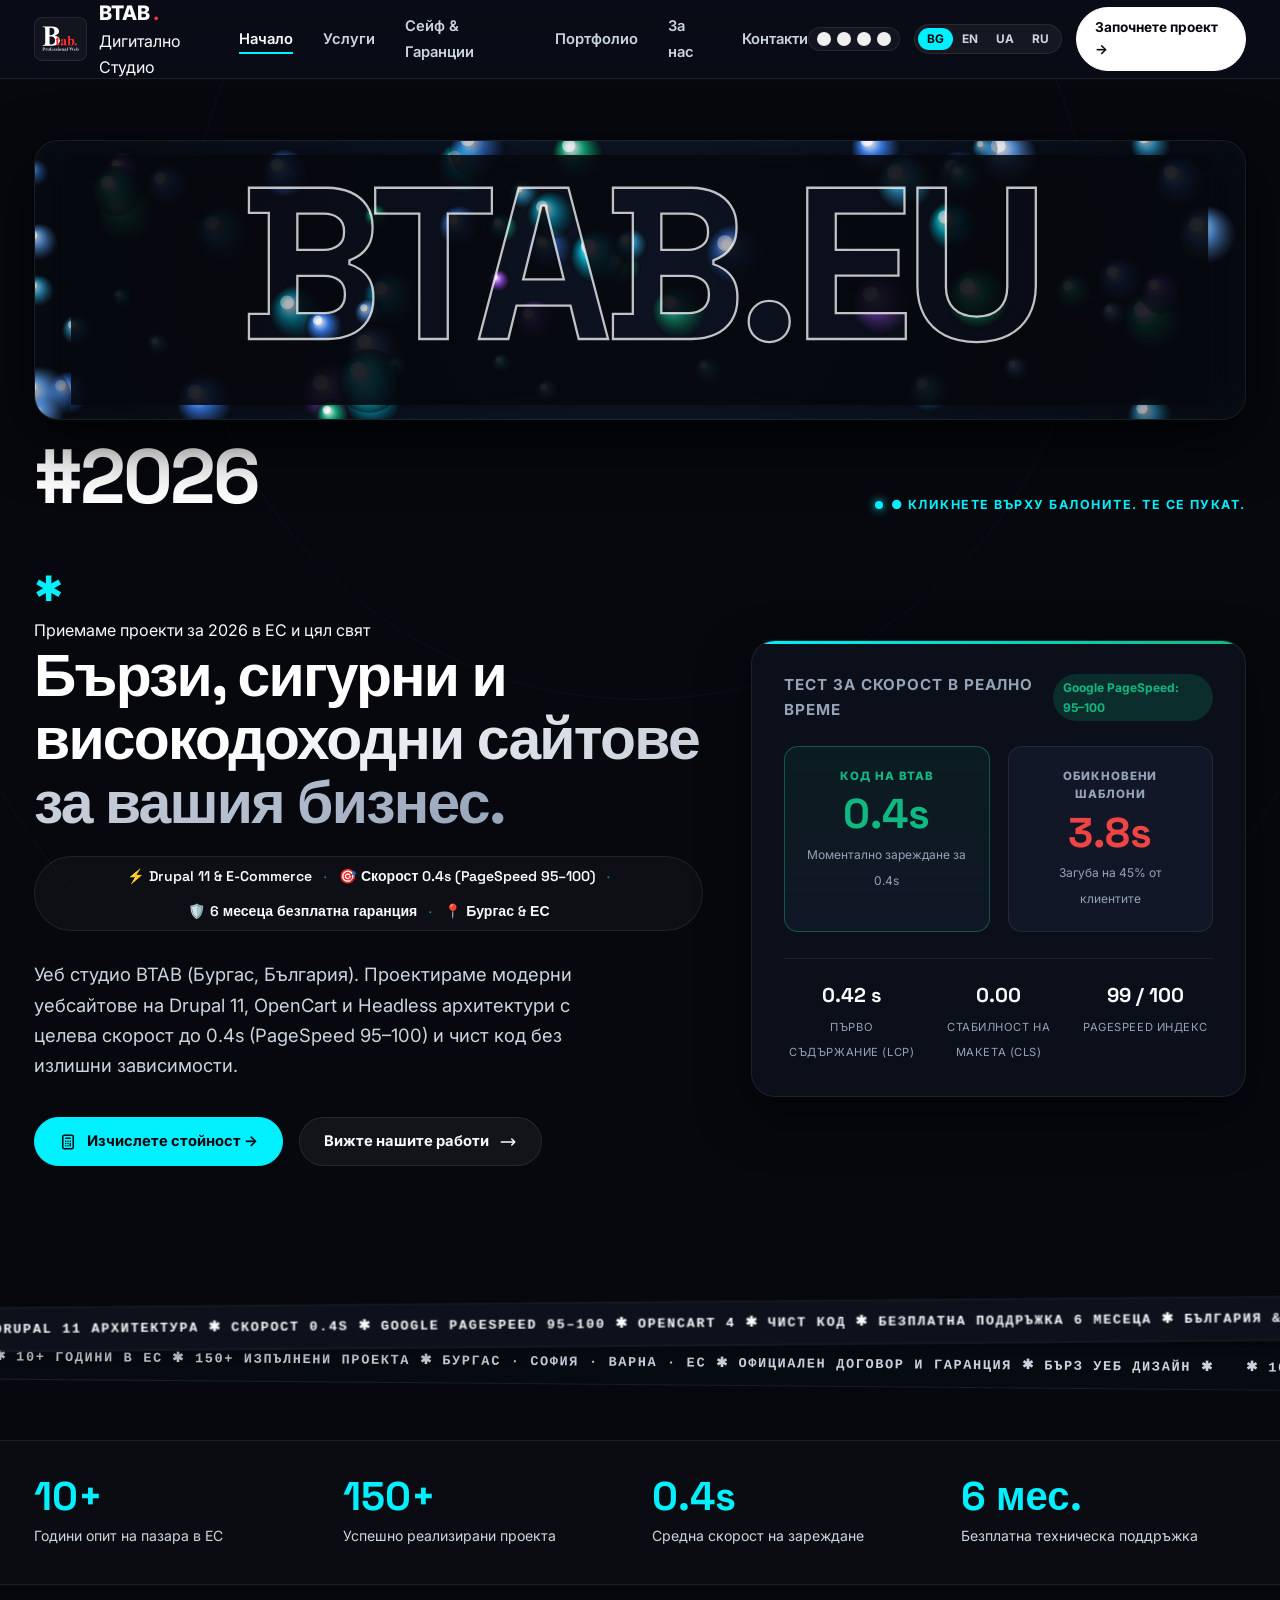
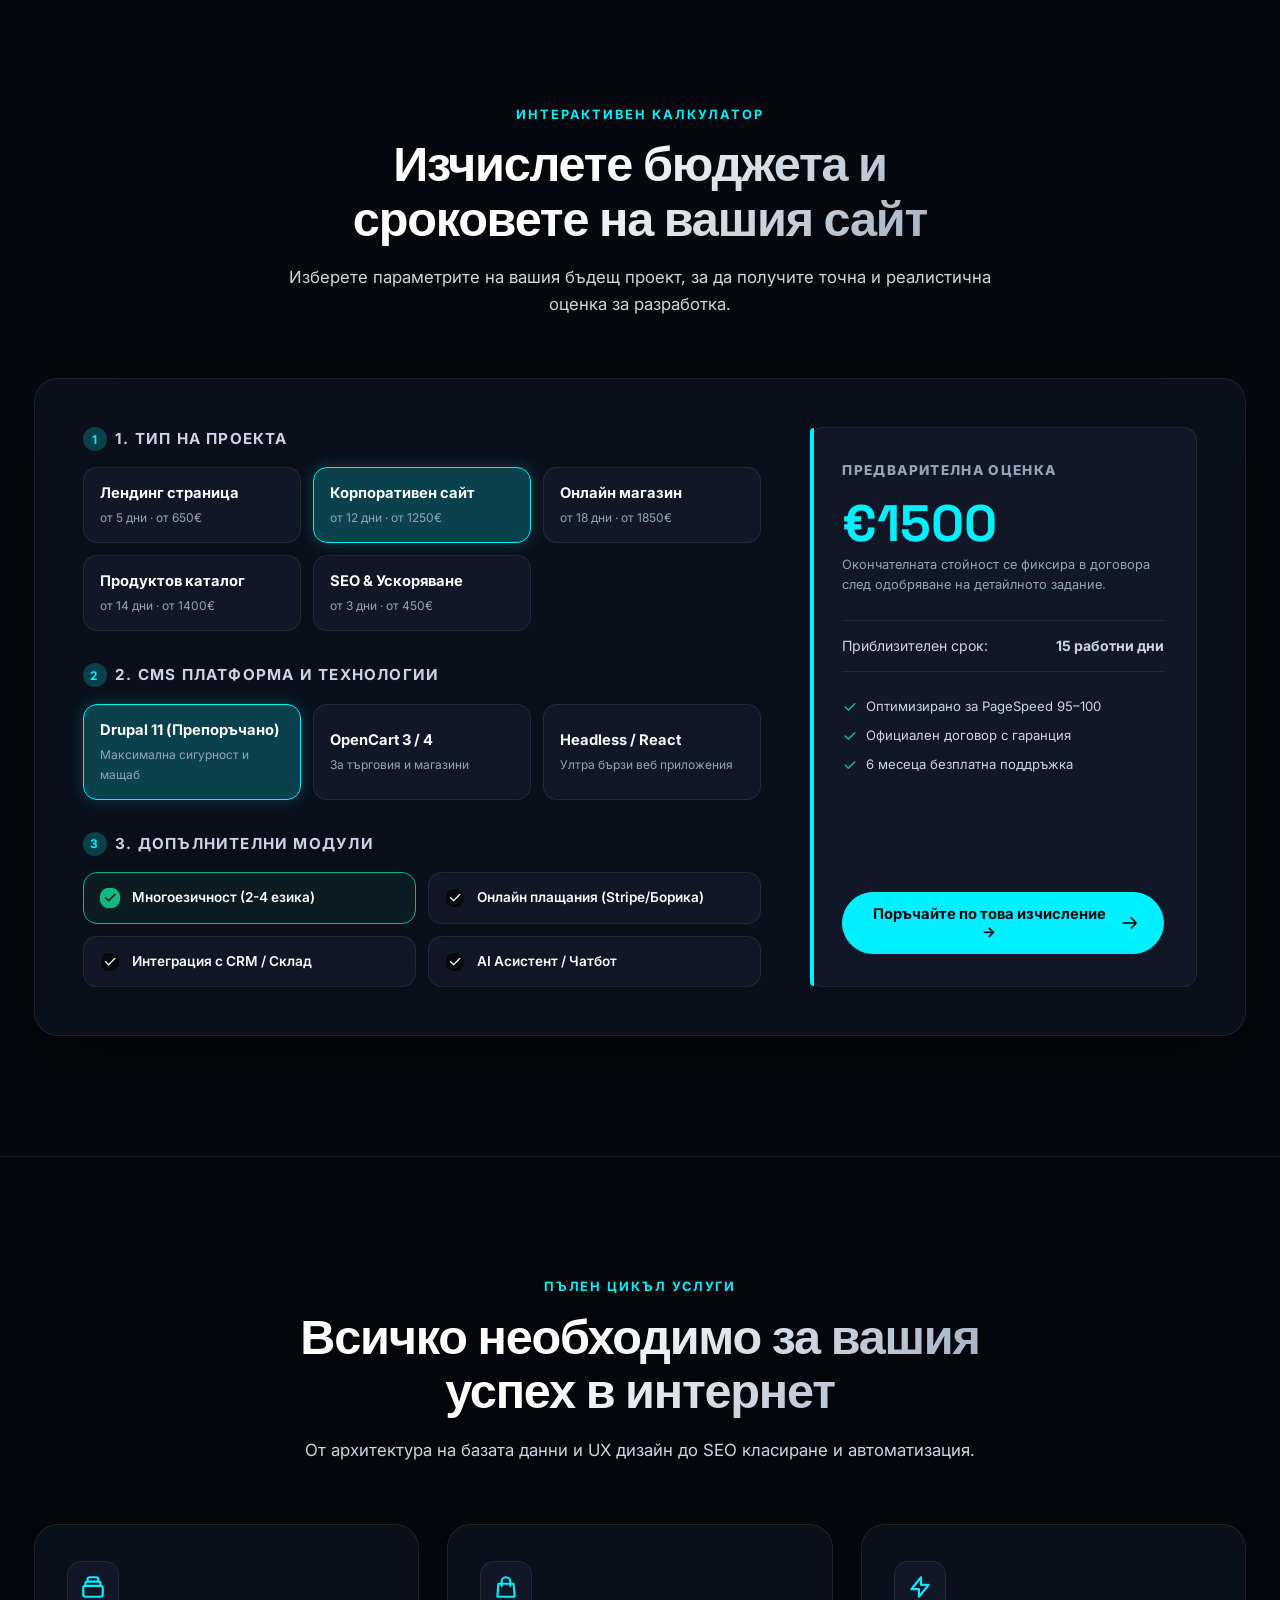
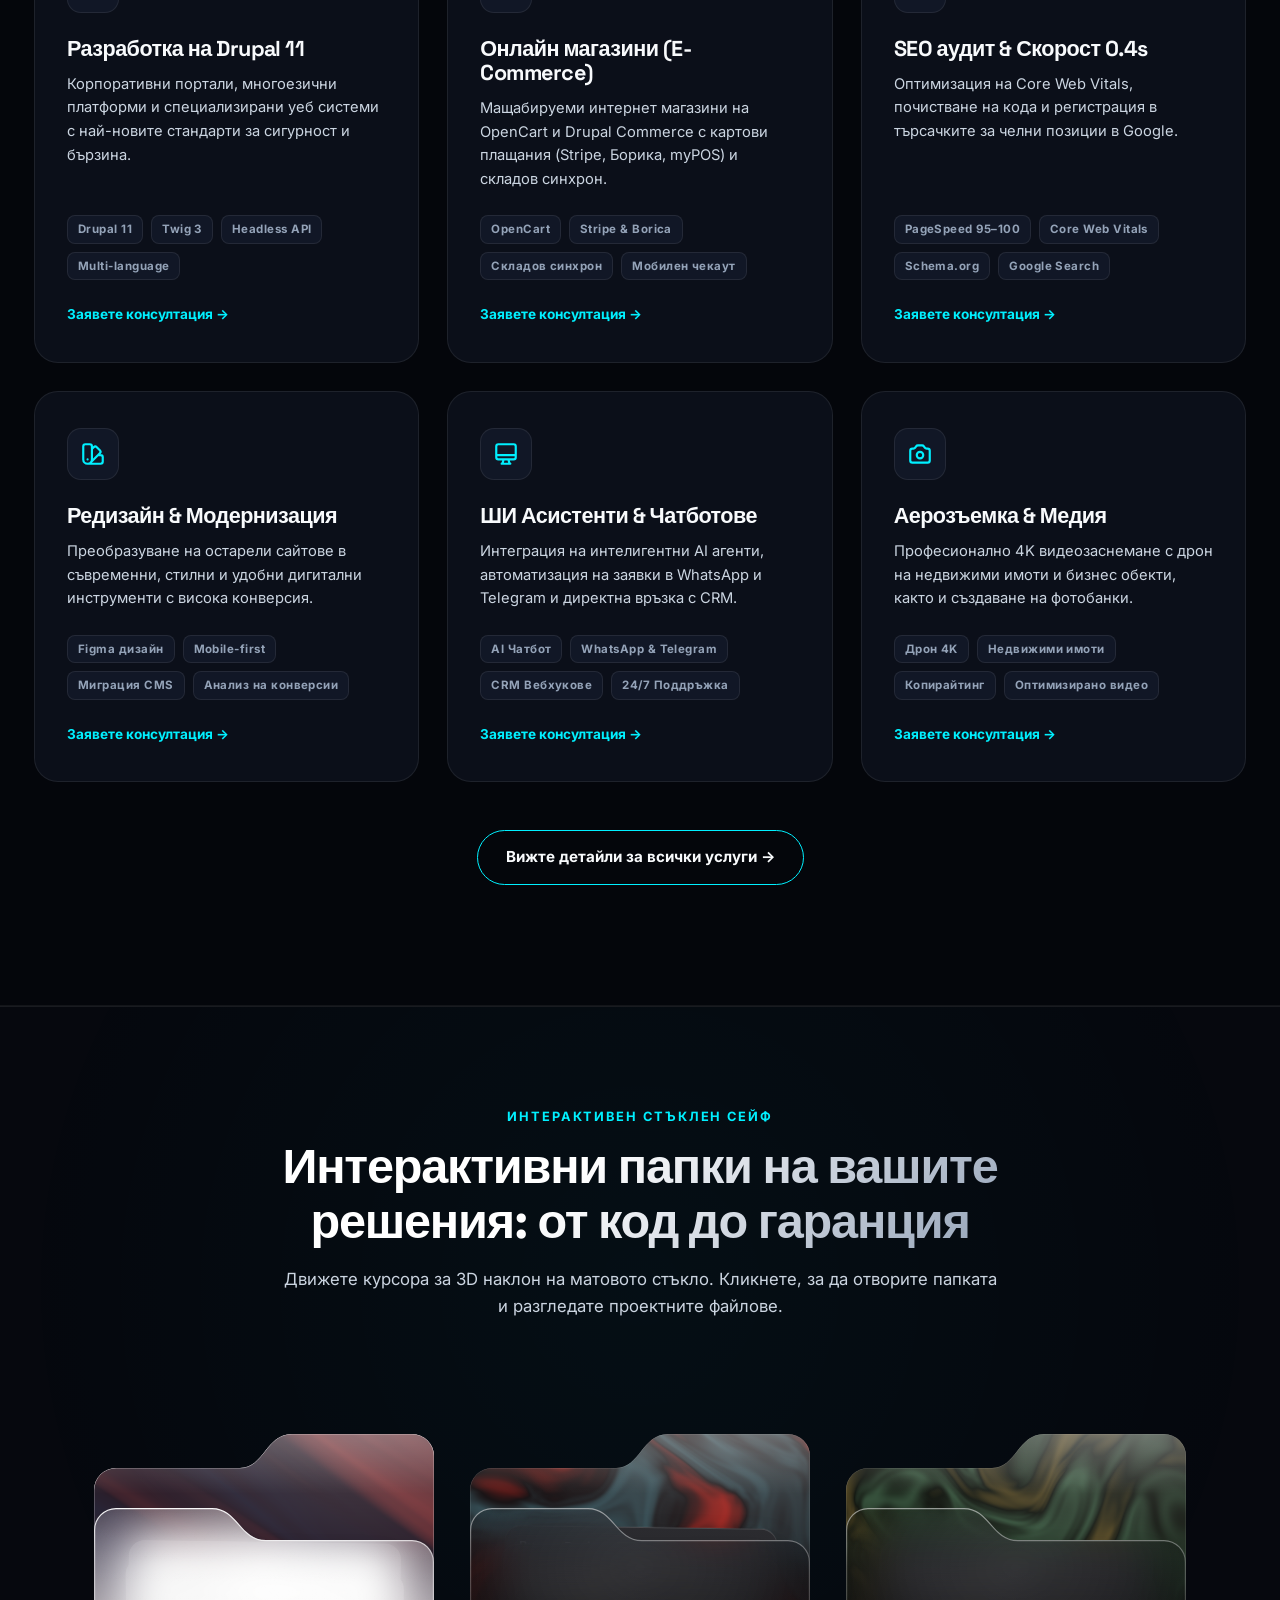
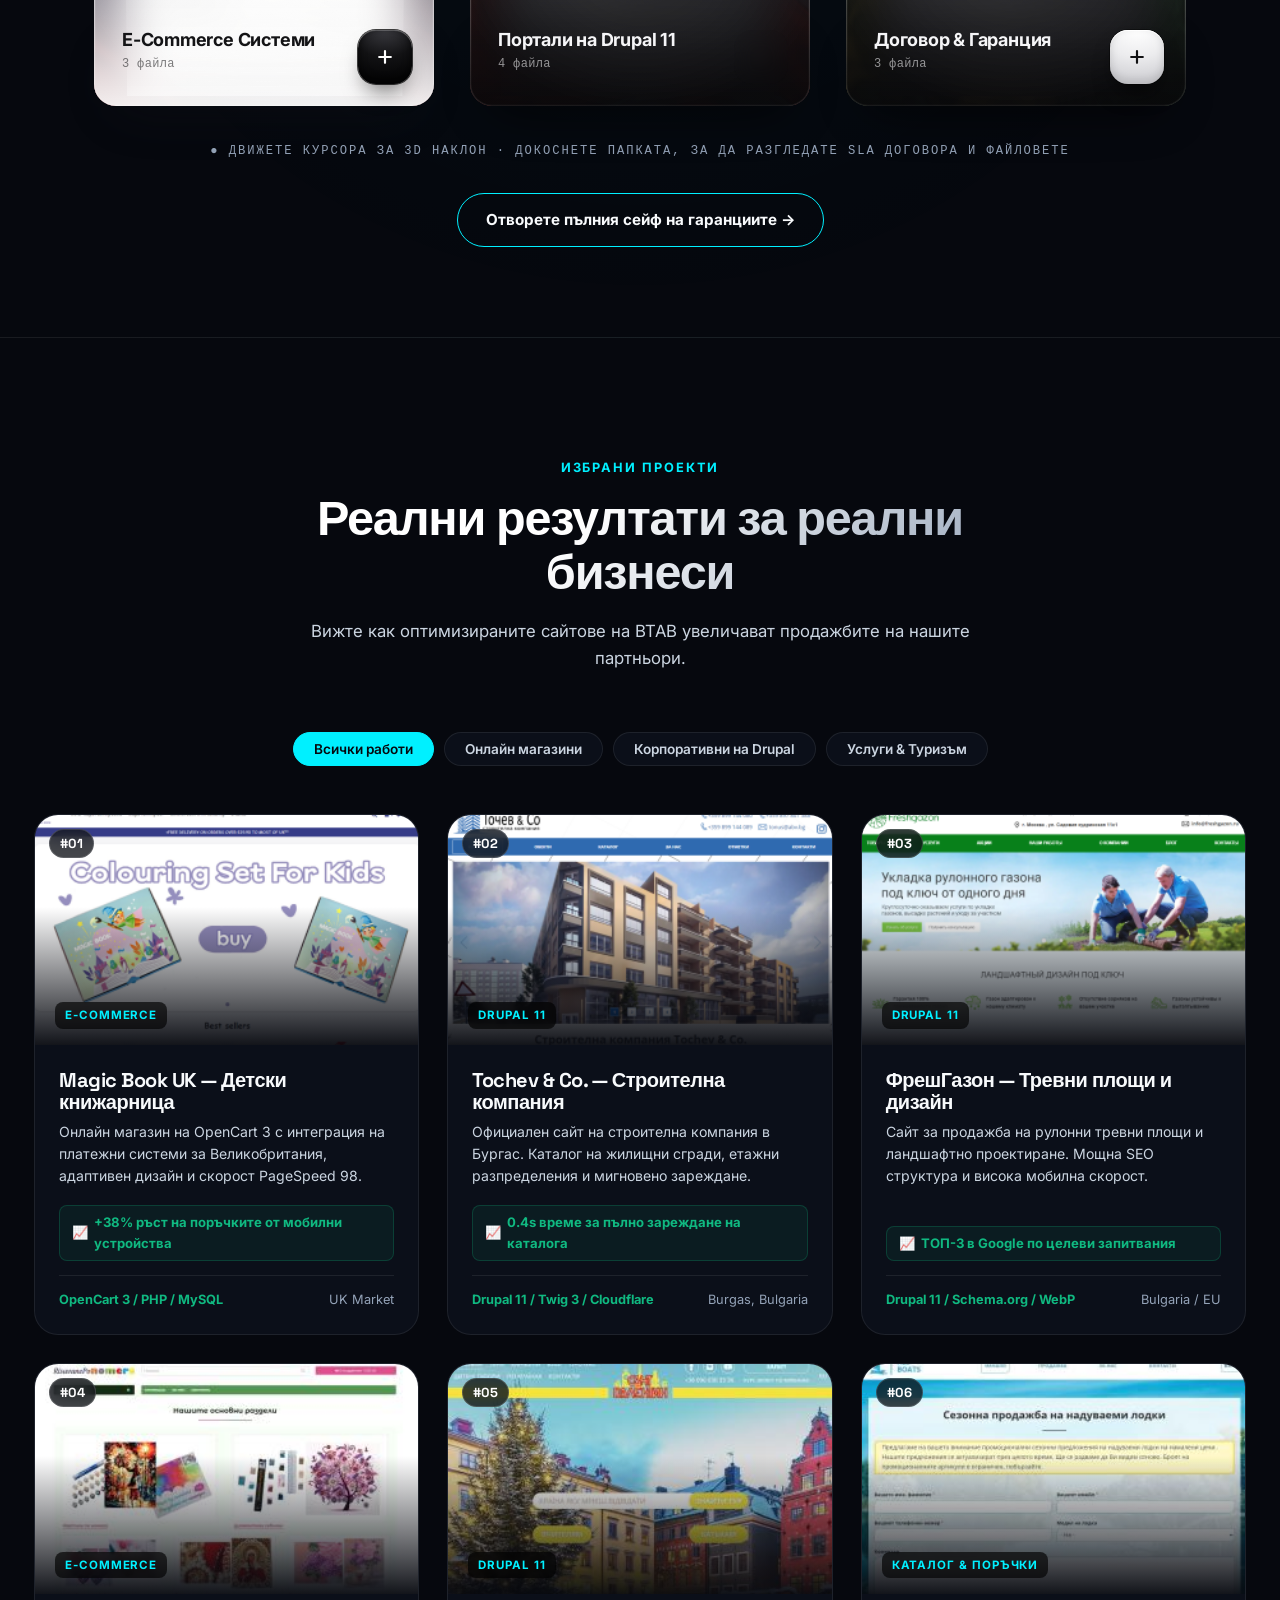
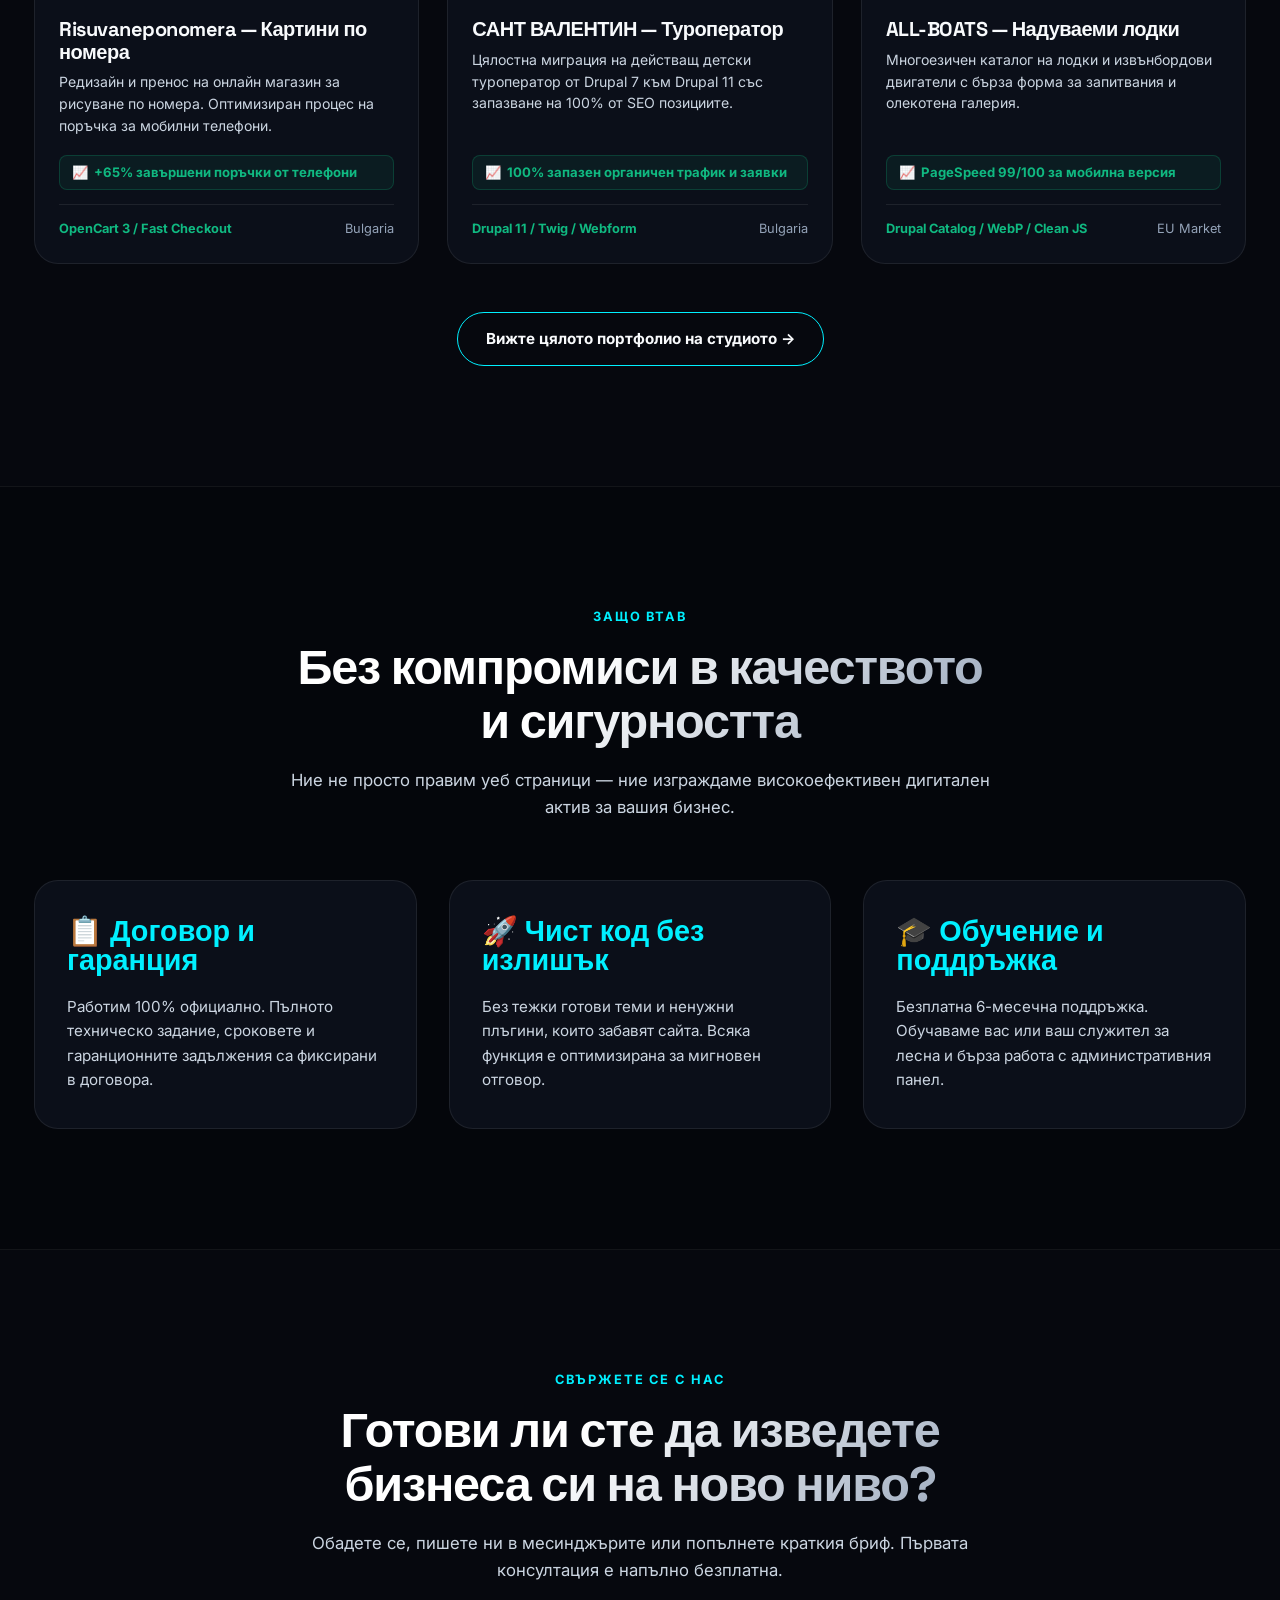
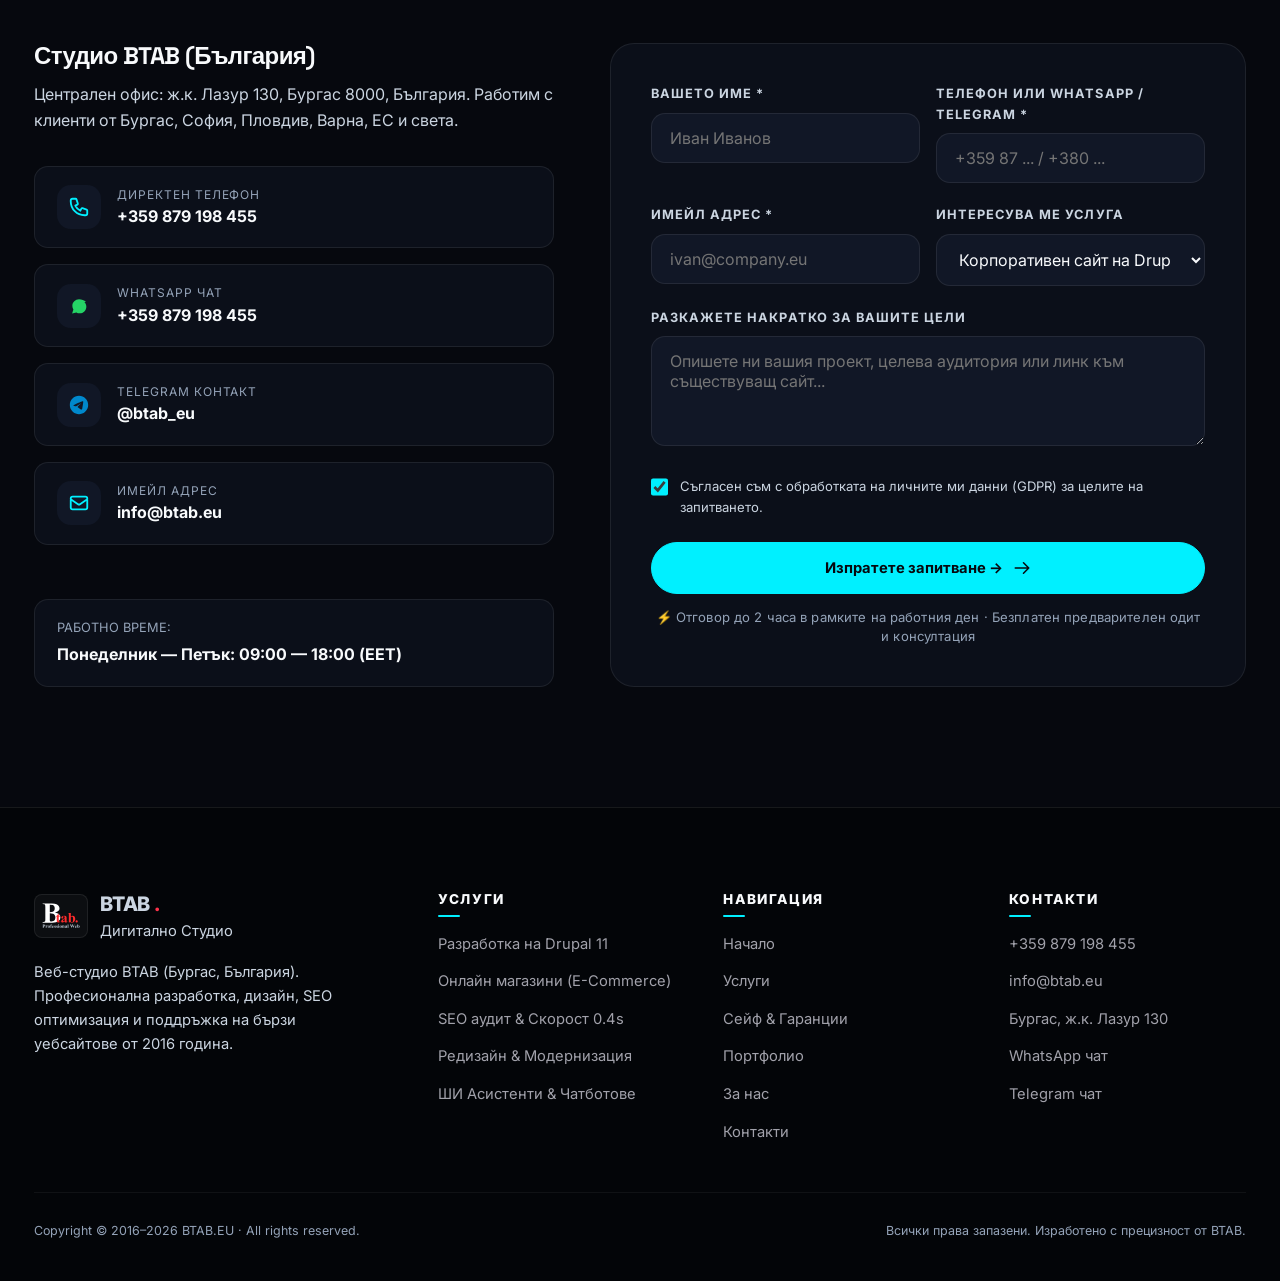
==== index.html @ db822626 "feat: integrate authentic original BTAB logo from btab.eu into header, footer, favicon, and Drupal 1" ====
<!DOCTYPE html>
<html lang="bg">
<head>
  <meta charset="UTF-8">
  <meta name="viewport" content="width=device-width, initial-scale=1.0">
  <title>BTAB Web Studio | Бързи и оптимизирани уебсайтове на Drupal 11 & OpenCart</title>
  <meta name="description" content="Уеб студио BTAB (Бургас, България). Професионална изработка на бързи, оптимизирани сайтове и онлайн магазини на Drupal 11 и OpenCart. Целева скорост PageSpeed 95–100 и 6 месеца безплатна поддръжка.">
  <meta name="keywords" content="изработка на сайт, уеб дизайн, друпал 11, drupal 11 българия, бургас уеб студио, софия уеб разработка, btab, opencart, бърз сайт, seo оптимизация">
  <link rel="canonical" href="https://btab.eu/">
  
  <!-- Open Graph -->
  <meta property="og:title" content="BTAB Web Studio — Бързи сайтове по достъпни цени">
  <meta property="og:description" content="Професионално създаване и оптимизация на уебсайтове в България и ЕС. Drupal 11, OpenCart, чист код и максимална скорост.">
  <meta property="og:image" content="assets/images/logo.svg">
  <meta property="og:url" content="https://btab.eu/">
  <meta property="og:type" content="website">

  <!-- Favicon -->
  <link rel="icon" type="image/svg+xml" href="assets/images/logo.svg">

  <!-- Google Fonts: Space Grotesk + Inter -->
  <link rel="preconnect" href="https://fonts.googleapis.com">
  <link rel="preconnect" href="https://fonts.gstatic.com" crossorigin>
  <link href="https://fonts.googleapis.com/css2?family=Inter:wght@400;500;600;700&family=Space+Grotesk:wght@500;600;700;800;900&display=swap" rel="stylesheet">

  <link rel="stylesheet" href="css/main.css">
</head>
<body data-palette="cyan">

  <!-- ================= ORBITAL BACKGROUND POSTER LINES ================= -->
  <div class="orbital-canvas-bg" aria-hidden="true">
    <div class="orbital-circle orbital-circle-1"></div>
    <div class="orbital-circle orbital-circle-2"></div>
    <div class="orbital-circle orbital-circle-3"></div>
  </div>

  <!-- ================= NAVBAR ================= -->
  <header class="navbar" id="top-navbar">
    <div class="container navbar-inner">
      <a href="#top" class="brand-link" title="BTAB Digital Agency">
        <div class="brand-logo-wrap">
          <img src="assets/images/logo.svg" alt="BTAB Web Studio" class="brand-logo-img">
        </div>
        <div class="brand-text">
          <span class="brand-title">BTAB<span>.</span></span>
          <span class="brand-subtitle" data-i18n="brandSubtitle">Digital Studio</span>
        </div>
      </a>

      <!-- Desktop Navigation Menu -->
      <nav>
        <ul class="nav-menu" id="nav-menu">
          <li><a href="index.html" class="nav-link active" data-i18n="navHome">Начало</a></li>
          <li><a href="services.html" class="nav-link" data-i18n="navServices">Услуги</a></li>
          <li><a href="vault.html" class="nav-link" data-i18n="navVault">Сейф & Гаранции</a></li>
          <li><a href="portfolio.html" class="nav-link" data-i18n="navPortfolio">Портфолио</a></li>
          <li><a href="about.html" class="nav-link" data-i18n="navAbout">За нас</a></li>
          <li><a href="contacts.html" class="nav-link" data-i18n="navContacts">Контакти</a></li>
        </ul>
      </nav>

      <!-- Action Items & Language Switcher & Palette Switcher -->
      <div class="nav-actions">
        <!-- 4 Color Theme Palette Dots (21st.dev Bubble Poster Style) -->
        <div class="palette-dots-wrap" title="Theme Palette">
          <button type="button" class="palette-dot-btn cyan" data-palette="cyan" title="Cyan Palette"></button>
          <button type="button" class="palette-dot-btn violet" data-palette="violet" title="Violet Palette"></button>
          <button type="button" class="palette-dot-btn emerald" data-palette="emerald" title="Emerald Palette"></button>
          <button type="button" class="palette-dot-btn sunset" data-palette="sunset" title="Sunset Palette"></button>
        </div>

        <!-- Language Switcher -->
        <div class="lang-switcher" aria-label="Language selection">
          <button type="button" class="lang-btn active" data-lang="BG">BG</button>
          <button type="button" class="lang-btn" data-lang="EN">EN</button>
          <button type="button" class="lang-btn" data-lang="UA">UA</button>
          <button type="button" class="lang-btn" data-lang="RU">RU</button>
        </div>

        <a href="contacts.html" class="btn btn-primary" style="padding: 9px 18px; font-size: 0.85rem;" data-i18n="navDiscuss">
          Започнете проект →
        </a>

        <button type="button" class="mobile-toggle" id="mobile-toggle" aria-label="Toggle navigation">
          <svg width="22" height="22" fill="none" stroke="currentColor" stroke-width="2" viewBox="0 0 24 24">
            <path stroke-linecap="round" stroke-linejoin="round" d="M4 6h16M4 12h16M4 18h16"/>
          </svg>
        </button>
      </div>
    </div>
  </header>

  <!-- ================= HERO SECTION (BUBBLE POSTER DESIGN) ================= -->
  <section class="hero-section" id="top">
    <div class="hero-glow-bg"></div>
    <div class="container">

      <!-- Interactive Pop-able Bubble Canvas Wordmark -->
      <div class="bubble-poster-hero">
        <div class="bubble-wordmark-wrapper">
          <canvas id="bubble-canvas"></canvas>
          <div class="wordmark-mask-overlay">
            <svg class="wordmark-svg-text" viewBox="0 0 1000 220" preserveAspectRatio="xMidYMid meet">
              <defs>
                <mask id="btab-mask">
                  <rect width="1000" height="220" fill="white" />
                  <text x="500" y="162" text-anchor="middle" font-family="'Space Grotesk', sans-serif" font-size="190" font-weight="900" letter-spacing="-0.04em" fill="black">BTAB.EU</text>
                </mask>
              </defs>
              <rect width="1000" height="220" fill="#06080e" fill-opacity="0.88" mask="url(#btab-mask)" />
              <text x="500" y="162" text-anchor="middle" font-family="'Space Grotesk', sans-serif" font-size="190" font-weight="900" letter-spacing="-0.04em" fill="none" stroke="rgba(255,255,255,0.75)" stroke-width="2">BTAB.EU</text>
            </svg>
          </div>
        </div>

        <div class="bubble-hero-meta">
          <div class="bubble-issue-badge" data-i18n="heroIssueTag">#2026</div>
          <div class="bubble-caption-hint">
            <span class="bubble-caption-dot"></span>
            <span data-i18n="heroBubbleHint">● КЛИКНЕТЕ ВЪРХУ БАЛОНИТЕ. ТЕ СЕ ПУКАТ.</span>
          </div>
        </div>
      </div>

      <!-- Hero Content Editorial Grid -->
      <div class="hero-content-grid">
        <div class="hero-left">
          <span class="hero-editorial-asterisk">✱</span>
          <div class="hero-badge-wrap">
            <span class="badge badge-pulse">
              <span class="pulse-dot"></span>
              <span data-i18n="heroBadge">Приемаме проекти за 2026 в ЕС и цял свят</span>
            </span>
          </div>

          <h1 class="hero-title">
            <span class="text-gradient" data-i18n="heroTitle">Бързи, сигурни и високодоходни сайтове за вашия бизнес.</span>
          </h1>

          <!-- 3-Second Fast Value Focus Strip -->
          <div class="hero-focus-strip">
            <span class="focus-pill">⚡ Drupal 11 &amp; E-Commerce</span>
            <span class="focus-sep">·</span>
            <span class="focus-pill">🎯 Скорост 0.4s (PageSpeed 95–100)</span>
            <span class="focus-sep">·</span>
            <span class="focus-pill">🛡️ 6 месеца безплатна гаранция</span>
            <span class="focus-sep">·</span>
            <span class="focus-pill">📍 Бургас &amp; ЕС</span>
          </div>

          <p class="hero-desc" data-i18n="heroDesc">
            Уеб студио BTAB (Бургас, България). Проектираме модерни уебсайтове на Drupal 11, OpenCart и Headless архитектури с целева скорост до 0.4s (PageSpeed 95–100) и чист код без излишни зависимости.
          </p>

          <div class="hero-actions">
            <a href="#calculator" class="btn btn-cyan">
              <svg width="18" height="18" fill="none" stroke="currentColor" stroke-width="2" viewBox="0 0 24 24">
                <path stroke-linecap="round" stroke-linejoin="round" d="M9 7h6m0 10v-3m-3 3h.01M9 17h.01M9 14h.01M12 14h.01M15 11h.01M12 11h.01M9 11h.01M7 21h10a2 2 0 002-2V5a2 2 0 00-2-2H7a2 2 0 00-2 2v14a2 2 0 002 2z"/>
              </svg>
              <span data-i18n="heroBtnCalc">Изчислете стойност →</span>
            </a>

            <a href="#portfolio" class="btn btn-secondary">
              <span data-i18n="heroBtnPortfolio">Вижте нашите работи</span>
              <svg width="18" height="18" fill="none" stroke="currentColor" stroke-width="2" viewBox="0 0 24 24">
                <path stroke-linecap="round" stroke-linejoin="round" d="M17 8l4 4m0 0l-4 4m4-4H3"/>
              </svg>
            </a>
          </div>
        </div>

        <!-- Live Speed Benchmark Widget -->
        <div class="hero-right">
          <div class="hero-benchmark-card">
            <div class="benchmark-header">
              <span class="benchmark-title" data-i18n="benchTitle">Тест за скорост в реално време</span>
              <span class="benchmark-badge" data-i18n="benchLive">Google PageSpeed: 95–100</span>
            </div>

            <div class="speed-comparison-grid">
              <div class="speed-box winner">
                <span class="speed-box-tag" data-i18n="benchBtabTag">Код на BTAB</span>
                <div class="speed-box-val">0.4s</div>
                <span class="speed-box-sub" data-i18n="benchBtabSub">Моментално зареждане за 0.4s</span>
              </div>

              <div class="speed-box loser">
                <span class="speed-box-tag" data-i18n="benchOtherTag">Обикновени шаблони</span>
                <div class="speed-box-val">3.8s</div>
                <span class="speed-box-sub" data-i18n="benchOtherSub">Загуба на 45% от клиентите</span>
              </div>
            </div>

            <div class="metrics-row">
              <div class="metric-item">
                <strong class="text-emerald">0.42 s</strong>
                <span data-i18n="benchLcp">Първо съдържание (LCP)</span>
              </div>
              <div class="metric-item">
                <strong class="text-emerald">0.00</strong>
                <span data-i18n="benchCls">Стабилност на макета (CLS)</span>
              </div>
              <div class="metric-item">
                <strong class="text-cyan">99 / 100</strong>
                <span data-i18n="benchScore">PageSpeed Индекс</span>
              </div>
            </div>
          </div>
        </div>
      </div>

    </div>
  </section>

  <!-- ================= CROSSING MARQUEE RIBBONS ================= -->
  <section class="marquee-ribbons-section">
    <div class="marquee-ribbon marquee-ribbon-1">
      <div class="marquee-track" id="marquee-track-1">
        <span>DRUPAL 11 АРХИТЕКТУРА ✱ СКОРОСТ ДО 0.4s ✱ GOOGLE PAGESPEED 95–100 ✱ OPENCART 4 ✱ ЧИСТ КОД ✱ БЕЗПЛАТНА ПОДДРЪЖКА 6 МЕСЕЦА ✱ БЪЛГАРИЯ & ЕС ✱</span>
        <span>DRUPAL 11 АРХИТЕКТУРА ✱ СКОРОСТ ДО 0.4s ✱ GOOGLE PAGESPEED 95–100 ✱ OPENCART 4 ✱ ЧИСТ КОД ✱ БЕЗПЛАТНА ПОДДРЪЖКА 6 МЕСЕЦА ✱ БЪЛГАРИЯ & ЕС ✱</span>
      </div>
    </div>
    <div class="marquee-ribbon marquee-ribbon-2">
      <div class="marquee-track" id="marquee-track-2">
        <span>✱ 10+ ГОДИНИ В ЕС ✱ 150+ ИЗПЪЛНЕНИ ПРОЕКТА ✱ БУРГАС · СОФИЯ · ВАРНА · ЕС ✱ ОФИЦИАЛЕН ДОГОВОР И ГАРАНЦИЯ ✱ БЪРЗ УЕБ ДИЗАЙН ✱</span>
        <span>✱ 10+ ГОДИНИ В ЕС ✱ 150+ ИЗПЪЛНЕНИ ПРОЕКТА ✱ БУРГАС · СОФИЯ · ВАРНА · ЕС ✱ ОФИЦИАЛЕН ДОГОВОР И ГАРАНЦИЯ ✱ БЪРЗ УЕБ ДИЗАЙН ✱</span>
      </div>
    </div>
  </section>

  <!-- ================= TRUST STATS BAR ================= -->
  <section class="trust-bar">
    <div class="container trust-stats-grid">
      <div class="trust-stat-box">
        <div class="trust-stat-num">10+</div>
        <div class="trust-stat-label" data-i18n="statYears">Години опит на пазара в ЕС</div>
      </div>
      <div class="trust-stat-box">
        <div class="trust-stat-num">150+</div>
        <div class="trust-stat-label" data-i18n="statProjects">Успешно реализирани проекта</div>
      </div>
      <div class="trust-stat-box">
        <div class="trust-stat-num">0.4s</div>
        <div class="trust-stat-label" data-i18n="statSpeed">Средна скорост на зареждане</div>
      </div>
      <div class="trust-stat-box">
        <div class="trust-stat-num">6 мес.</div>
        <div class="trust-stat-label" data-i18n="statSupport">Безплатна техническа поддръжка</div>
      </div>
    </div>
  </section>

  <!-- ================= INTERACTIVE CALCULATOR ================= -->
  <section class="section" id="calculator">
    <div class="container">
      <div class="section-header">
        <span class="section-eyebrow" data-i18n="calcEyebrow">Интерактивен калкулатор</span>
        <h2 class="section-title text-gradient" data-i18n="calcTitle">Изчислете бюджета и сроковете на вашия сайт</h2>
        <p class="section-desc" data-i18n="calcDesc">Изберете параметрите на вашия бъдещ проект, за да получите точна и реалистична оценка за разработка.</p>
      </div>

      <div class="calculator-card">
        <div class="calculator-layout">
          <!-- Options Controls -->
          <div class="calc-controls">
            <!-- Step 1: Type -->
            <div class="calc-step">
              <div class="calc-step-title">
                <span class="calc-step-num">1</span>
                <span data-i18n="calcStep1">1. Тип на проекта</span>
              </div>
              <div class="calc-options-grid">
                <button type="button" class="calc-btn-option calc-type-btn" data-type="landing">
                  <span class="calc-btn-name" data-i18n="calcLanding">Лендинг страница</span>
                  <span class="calc-btn-sub" data-i18n="calcLandingSub">от 5 дни · от 650€</span>
                </button>
                <button type="button" class="calc-btn-option calc-type-btn selected" data-type="corporate">
                  <span class="calc-btn-name" data-i18n="calcCorporate">Корпоративен сайт</span>
                  <span class="calc-btn-sub" data-i18n="calcCorporateSub">от 12 дни · от 1250€</span>
                </button>
                <button type="button" class="calc-btn-option calc-type-btn" data-type="shop">
                  <span class="calc-btn-name" data-i18n="calcShop">Онлайн магазин</span>
                  <span class="calc-btn-sub" data-i18n="calcShopSub">от 18 дни · от 1850€</span>
                </button>
                <button type="button" class="calc-btn-option calc-type-btn" data-type="catalog">
                  <span class="calc-btn-name" data-i18n="calcCatalog">Продуктов каталог</span>
                  <span class="calc-btn-sub" data-i18n="calcCatalogSub">от 14 дни · от 1400€</span>
                </button>
                <button type="button" class="calc-btn-option calc-type-btn" data-type="audit">
                  <span class="calc-btn-name" data-i18n="calcAudit">SEO & Ускоряване</span>
                  <span class="calc-btn-sub" data-i18n="calcAuditSub">от 3 дни · от 450€</span>
                </button>
              </div>
            </div>

            <!-- Step 2: CMS Stack -->
            <div class="calc-step">
              <div class="calc-step-title">
                <span class="calc-step-num">2</span>
                <span data-i18n="calcStep2">2. CMS платформа и технологии</span>
              </div>
              <div class="calc-options-grid">
                <button type="button" class="calc-btn-option calc-cms-btn selected" data-cms="drupal">
                  <span class="calc-btn-name" data-i18n="calcDrupalName">Drupal 11 (Препоръчано)</span>
                  <span class="calc-btn-sub" data-i18n="calcDrupalSub">Максимална сигурност и мащаб</span>
                </button>
                <button type="button" class="calc-btn-option calc-cms-btn" data-cms="opencart">
                  <span class="calc-btn-name" data-i18n="calcOpencartName">OpenCart 3 / 4</span>
                  <span class="calc-btn-sub" data-i18n="calcOpencartSub">За търговия и магазини</span>
                </button>
                <button type="button" class="calc-btn-option calc-cms-btn" data-cms="headless">
                  <span class="calc-btn-name" data-i18n="calcHeadlessName">Headless / React</span>
                  <span class="calc-btn-sub" data-i18n="calcHeadlessSub">Ултра бързи веб приложения</span>
                </button>
              </div>
            </div>

            <!-- Step 3: Add-on Modules -->
            <div class="calc-step" style="margin-bottom: 0;">
              <div class="calc-step-title">
                <span class="calc-step-num">3</span>
                <span data-i18n="calcStep3">3. Допълнителни модули</span>
              </div>
              <div class="calc-checkbox-grid">
                <div class="calc-check-item checked" data-addon="multi">
                  <div class="calc-check-box">✓</div>
                  <span class="calc-check-text" data-i18n="calcOptMulti">Многоезичност (2-4 езика)</span>
                </div>
                <div class="calc-check-item" data-addon="payment">
                  <div class="calc-check-box">✓</div>
                  <span class="calc-check-text" data-i18n="calcOptPayment">Онлайн плащания (Stripe/Борика)</span>
                </div>
                <div class="calc-check-item" data-addon="crm">
                  <div class="calc-check-box">✓</div>
                  <span class="calc-check-text" data-i18n="calcOptCrm">Интеграция с CRM / Склад</span>
                </div>
                <div class="calc-check-item" data-addon="ai">
                  <div class="calc-check-box">✓</div>
                  <span class="calc-check-text" data-i18n="calcOptAi">AI Асистент / Чатбот</span>
                </div>
              </div>
            </div>
          </div>

          <!-- Summary Result Panel -->
          <div class="calc-summary-panel">
            <div>
              <div class="calc-summary-title" data-i18n="calcEstimateTitle">Предварителна оценка</div>
              <div class="calc-price-wrap">
                <div class="calc-price-val" id="calc-total-price">€1500</div>
                <div class="calc-price-sub" data-i18n="calcDisclaimer">Окончателната стойност се фиксира в договора след одобряване на детайлното задание.</div>
              </div>

              <div class="calc-timeline-row">
                <span data-i18n="calcTimeLabel">Приблизителен срок:</span>
                <strong><span id="calc-total-days">15</span> <span data-i18n="calcTimeDays">работни дни</span></strong>
              </div>

              <ul class="calc-features-list">
                <li>
                  <svg width="16" height="16" fill="currentColor" viewBox="0 0 20 20"><path fill-rule="evenodd" d="M16.707 5.293a1 1 0 010 1.414l-8 8a1 1 0 01-1.414 0l-4-4a1 1 0 011.414-1.414L8 12.586l7.293-7.293a1 1 0 011.414 0z" clip-rule="evenodd"/></svg>
                  <span data-i18n="calcBenefit1">Гарантирана скорост PageSpeed 95+</span>
                </li>
                <li>
                  <svg width="16" height="16" fill="currentColor" viewBox="0 0 20 20"><path fill-rule="evenodd" d="M16.707 5.293a1 1 0 010 1.414l-8 8a1 1 0 01-1.414 0l-4-4a1 1 0 011.414-1.414L8 12.586l7.293-7.293a1 1 0 011.414 0z" clip-rule="evenodd"/></svg>
                  <span data-i18n="calcBenefit2">Официален договор с гаранция</span>
                </li>
                <li>
                  <svg width="16" height="16" fill="currentColor" viewBox="0 0 20 20"><path fill-rule="evenodd" d="M16.707 5.293a1 1 0 010 1.414l-8 8a1 1 0 01-1.414 0l-4-4a1 1 0 011.414-1.414L8 12.586l7.293-7.293a1 1 0 011.414 0z" clip-rule="evenodd"/></svg>
                  <span data-i18n="calcBenefit3">6 месеца безплатна поддръжка</span>
                </li>
              </ul>
            </div>

            <button type="button" class="btn btn-cyan" id="calc-order-trigger" style="width: 100%;">
              <span data-i18n="calcOrderBtn">Поръчайте по това изчисление →</span>
              <svg width="18" height="18" fill="none" stroke="currentColor" stroke-width="2" viewBox="0 0 24 24"><path stroke-linecap="round" stroke-linejoin="round" d="M14 5l7 7m0 0l-7 7m7-7H3"/></svg>
            </button>
          </div>
        </div>
      </div>
    </div>
  </section>

  <!-- ================= SERVICES MATRIX ================= -->
  <section class="section section-darker" id="services">
    <div class="container">
      <div class="section-header">
        <span class="section-eyebrow" data-i18n="servicesEyebrow">Пълен цикъл услуги</span>
        <h2 class="section-title text-gradient" data-i18n="servicesTitle">Всичко необходимо за вашия успех в интернет</h2>
        <p class="section-desc" data-i18n="servicesDesc">От архитектура на базата данни и UX дизайн до SEO класиране и автоматизация.</p>
      </div>

      <div class="services-grid">
        <!-- Service 1: Drupal 11 -->
        <div class="service-card">
          <div class="service-icon-wrap">
            <svg width="26" height="26" fill="none" stroke="currentColor" stroke-width="2" viewBox="0 0 24 24">
              <path stroke-linecap="round" stroke-linejoin="round" d="M19 11H5m14 0a2 2 0 012 2v6a2 2 0 01-2 2H5a2 2 0 01-2-2v-6a2 2 0 012-2m14 0V9a2 2 0 00-2-2M5 11V9a2 2 0 012-2m0 0V5a2 2 0 012-2h6a2 2 0 012 2v2M7 7h10"/>
            </svg>
          </div>
          <h3 class="service-title" data-i18n="service1Title">Разработка на Drupal 11</h3>
          <p class="service-desc" data-i18n="service1Desc">
            Корпоративни портали, многоезични платформи и специализирани уеб системи с най-новите стандарти за сигурност и бързина.
          </p>
          <ul class="service-tags">
            <li>Drupal 11</li>
            <li>Twig 3</li>
            <li>Headless API</li>
            <li>Multi-language</li>
          </ul>
          <a href="#contact" class="service-btn" onclick="document.getElementById('contact-service').value='Корпоративен сайт на Drupal 11';">
            <span data-i18n="serviceBtnConsult">Заявете консултация →</span>
          </a>
        </div>

        <!-- Service 2: E-Commerce -->
        <div class="service-card">
          <div class="service-icon-wrap">
            <svg width="26" height="26" fill="none" stroke="currentColor" stroke-width="2" viewBox="0 0 24 24">
              <path stroke-linecap="round" stroke-linejoin="round" d="M16 11V7a4 4 0 00-8 0v4M5 9h14l1 12H4L5 9z"/>
            </svg>
          </div>
          <h3 class="service-title" data-i18n="service2Title">Онлайн магазини (E-Commerce)</h3>
          <p class="service-desc" data-i18n="service2Desc">
            Мащабируеми интернет магазини на OpenCart и Drupal Commerce с картови плащания (Stripe, Борика, myPOS) и складов синхрон.
          </p>
          <ul class="service-tags">
            <li>OpenCart</li>
            <li>Stripe & Borica</li>
            <li>Складов синхрон</li>
            <li>Мобилен чекаут</li>
          </ul>
          <a href="#contact" class="service-btn" onclick="document.getElementById('contact-service').value='Онлайн магазин (OpenCart / Headless)';">
            <span data-i18n="serviceBtnConsult">Заявете консултация →</span>
          </a>
        </div>

        <!-- Service 3: Speed & SEO -->
        <div class="service-card">
          <div class="service-icon-wrap">
            <svg width="26" height="26" fill="none" stroke="currentColor" stroke-width="2" viewBox="0 0 24 24">
              <path stroke-linecap="round" stroke-linejoin="round" d="M13 10V3L4 14h7v7l9-11h-7z"/>
            </svg>
          </div>
          <h3 class="service-title" data-i18n="service3Title">SEO аудит & Скорост 0.4s</h3>
          <p class="service-desc" data-i18n="service3Desc">
            Оптимизация на Core Web Vitals, почистване на кода и регистрация в търсачките за челни позиции в Google.
          </p>
          <ul class="service-tags">
            <li>PageSpeed 95–100</li>
            <li>Core Web Vitals</li>
            <li>Schema.org</li>
            <li>Google Search</li>
          </ul>
          <a href="#contact" class="service-btn" onclick="document.getElementById('contact-service').value='SEO оптимизация и одит';">
            <span data-i18n="serviceBtnConsult">Заявете консултация →</span>
          </a>
        </div>

        <!-- Service 4: UI/UX & Redesign -->
        <div class="service-card">
          <div class="service-icon-wrap">
            <svg width="26" height="26" fill="none" stroke="currentColor" stroke-width="2" viewBox="0 0 24 24">
              <path stroke-linecap="round" stroke-linejoin="round" d="M7 21a4 4 0 01-4-4V5a2 2 0 012-2h4a2 2 0 012 2v12a4 4 0 01-4 4zm0 0h12a2 2 0 002-2v-4a2 2 0 00-2-2h-2.343M11 7.343l1.657-1.657a2 2 0 012.828 0l2.829 2.829a2 2 0 010 2.828l-8.486 8.485M7 17h.01"/>
            </svg>
          </div>
          <h3 class="service-title" data-i18n="service4Title">Редизайн & Модернизация</h3>
          <p class="service-desc" data-i18n="service4Desc">
            Преобразуване на остарели сайтове в съвременни, стилни и удобни дигитални инструменти с висока конверсия.
          </p>
          <ul class="service-tags">
            <li>Figma дизайн</li>
            <li>Mobile-first</li>
            <li>Миграция CMS</li>
            <li>Анализ на конверсии</li>
          </ul>
          <a href="#contact" class="service-btn" onclick="document.getElementById('contact-service').value='Редизайн и ускоряване (PageSpeed 95–100)';">
            <span data-i18n="serviceBtnConsult">Заявете консултация →</span>
          </a>
        </div>

        <!-- Service 5: AI & Automation -->
        <div class="service-card">
          <div class="service-icon-wrap">
            <svg width="26" height="26" fill="none" stroke="currentColor" stroke-width="2" viewBox="0 0 24 24">
              <path stroke-linecap="round" stroke-linejoin="round" d="M9.75 17L9 20l-1 1h8l-1-1-.75-3M3 13h18M5 17h14a2 2 0 002-2V5a2 2 0 00-2-2H5a2 2 0 00-2 2v10a2 2 0 002 2z"/>
            </svg>
          </div>
          <h3 class="service-title" data-i18n="service5Title">ШИ Асистенти & Чатботове</h3>
          <p class="service-desc" data-i18n="service5Desc">
            Интеграция на интелигентни AI агенти, автоматизация на заявки в WhatsApp и Telegram и директна връзка с CRM.
          </p>
          <ul class="service-tags">
            <li>AI Чатбот</li>
            <li>WhatsApp & Telegram</li>
            <li>CRM Вебхукове</li>
            <li>24/7 Поддръжка</li>
          </ul>
          <a href="#contact" class="service-btn" onclick="document.getElementById('contact-service').value='ШИ Чатбот и автоматизация';">
            <span data-i18n="serviceBtnConsult">Заявете консултация →</span>
          </a>
        </div>

        <!-- Service 6: Aerial & Media -->
        <div class="service-card">
          <div class="service-icon-wrap">
            <svg width="26" height="26" fill="none" stroke="currentColor" stroke-width="2" viewBox="0 0 24 24">
              <path stroke-linecap="round" stroke-linejoin="round" d="M3 9a2 2 0 012-2h.93a2 2 0 001.664-.89l.812-1.22A2 2 0 0110.07 4h3.86a2 2 0 011.664.89l.812 1.22A2 2 0 0018.07 7H19a2 2 0 012 2v9a2 2 0 01-2 2H5a2 2 0 01-2-2V9z"/>
              <path stroke-linecap="round" stroke-linejoin="round" d="M15 13a3 3 0 11-6 0 3 3 0 016 0z"/>
            </svg>
          </div>
          <h3 class="service-title" data-i18n="service6Title">Аерозъемка & Медия</h3>
          <p class="service-desc" data-i18n="service6Desc">
            Професионално 4K видеозаснемане с дрон на недвижими имоти и бизнес обекти, както и създаване на фотобанки.
          </p>
          <ul class="service-tags">
            <li>Дрон 4K</li>
            <li>Недвижими имоти</li>
            <li>Копирайтинг</li>
            <li>Оптимизирано видео</li>
          </ul>
          <a href="#contact" class="service-btn" onclick="document.getElementById('contact-service').value='Лендинг страница (Landing Page)';">
            <span data-i18n="serviceBtnConsult">Заявете консултация →</span>
          </a>
        </div>
      </div>

      <div style="text-align: center; margin-top: 48px;">
        <a href="services.html" class="btn btn-outline" style="padding: 14px 28px; font-size: 0.95rem; border-color: var(--accent-primary); color: var(--text-main);" data-i18n="servicesAllBtn">
          Вижте детайли за всички услуги →
        </a>
      </div>
    </div>
  </section>

  <!-- ================= INTERACTIVE GLASS FOLDER CARDS VAULT ================= -->
  <section class="vault-section" id="vault">
    <div class="container">
      <div class="section-header">
        <span class="section-eyebrow" data-i18n="vaultEyebrow">Дигитален сейф на проекти</span>
        <h2 class="section-title text-gradient" data-i18n="vaultTitle">Интерактивни папки на вашите решения: от код до гаранция</h2>
        <p class="section-desc" data-i18n="vaultDesc">Задръжте курсора, за да наклоните матовото стъкло. Кликнете, за да отворите папката и изтеглите документите и проектите.</p>
      </div>

      <div class="vault-folders-grid" id="vault-folders-grid">
        <!-- Rendered reactively via app.js with procedural liquid noise and full 3D tilt -->
      </div>

      <p style="text-align: center; margin-top: 36px; font-family: ui-monospace, 'SF Mono', monospace; font-size: 0.76rem; letter-spacing: 0.16em; text-transform: uppercase; color: var(--text-dim);" data-i18n="vaultHint">
        Hover to lean · Click to open · + to add
      </p>

      <div style="text-align: center; margin-top: 32px;">
        <a href="vault.html" class="btn btn-outline" style="padding: 14px 28px; font-size: 0.95rem; border-color: var(--accent-primary); color: var(--text-main);" data-i18n="vaultAllBtn">
          Отворете пълния сейф на гаранциите →
        </a>
      </div>
    </div>
  </section>

  <!-- ================= PORTFOLIO SHOWCASE ================= -->
  <section class="section" id="portfolio">
    <div class="container">
      <div class="section-header">
        <span class="section-eyebrow" data-i18n="portfolioEyebrow">Избрани проекти</span>
        <h2 class="section-title text-gradient" data-i18n="portfolioTitle">Реални резултати за реални бизнеси</h2>
        <p class="section-desc" data-i18n="portfolioDesc">Вижте как оптимизираните сайтове на BTAB увеличават продажбите на нашите партньори.</p>
      </div>

      <!-- Category Filter Tabs -->
      <div class="portfolio-filters">
        <button type="button" class="filter-btn active" data-filter="all" data-i18n="filterAll">Всички работи</button>
        <button type="button" class="filter-btn" data-filter="shop" data-i18n="filterShop">Онлайн магазини</button>
        <button type="button" class="filter-btn" data-filter="drupal" data-i18n="filterDrupal">Корпоративни на Drupal</button>
        <button type="button" class="filter-btn" data-filter="services" data-i18n="filterServices">Услуги & Туризъм</button>
      </div>

      <!-- Dynamic Portfolio Grid (Top 6 Featured Cases on Homepage) -->
      <div class="portfolio-grid" id="portfolio-grid" data-limit="6">
        <!-- Rendered reactively via app.js with #01, #02... badges and full localization -->
      </div>

      <div style="text-align: center; margin-top: 48px;">
        <a href="portfolio.html" class="btn btn-outline" style="padding: 14px 28px; font-size: 0.95rem; border-color: var(--accent-primary); color: var(--text-main);" data-i18n="portfolioAllBtn">
          Вижте цялото портфолио на студиото →
        </a>
      </div>
    </div>
  </section>

  <!-- ================= WHY CHOOSE BTAB ================= -->
  <section class="section section-darker" id="why-us">
    <div class="container">
      <div class="section-header">
        <span class="section-eyebrow" data-i18n="whyEyebrow">Защо BTAB</span>
        <h2 class="section-title text-gradient" data-i18n="whyTitle">Без компромиси в качеството и сигурността</h2>
        <p class="section-desc" data-i18n="whyDesc">Ние не просто правим уеб страници — ние изграждаме високоефективен дигитален актив за вашия бизнес.</p>
      </div>

      <div class="trust-stats-grid" style="grid-template-columns: repeat(3, 1fr); gap: 32px;">
        <div class="service-card">
          <div class="trust-stat-num" style="font-size: 1.8rem;" data-i18n="why1Title">📋 Договор и гаранция</div>
          <p style="color: var(--text-muted); font-size: 0.95rem; margin-top: 12px; line-height: 1.6;" data-i18n="why1Desc">
            Работим 100% официално. Пълното техническо задание, сроковете и гаранционните задължения са фиксирани в договора.
          </p>
        </div>

        <div class="service-card">
          <div class="trust-stat-num" style="font-size: 1.8rem;" data-i18n="why2Title">🚀 Чист код без излишък</div>
          <p style="color: var(--text-muted); font-size: 0.95rem; margin-top: 12px; line-height: 1.6;" data-i18n="why2Desc">
            Без тежки готови теми и ненужни плъгини, които забавят сайта. Всяка функция е оптимизирана за мигновен отговор.
          </p>
        </div>

        <div class="service-card">
          <div class="trust-stat-num" style="font-size: 1.8rem;" data-i18n="why3Title">🎓 Обучение и поддръжка</div>
          <p style="color: var(--text-muted); font-size: 0.95rem; margin-top: 12px; line-height: 1.6;" data-i18n="why3Desc">
            Безплатна 6-месечна поддръжка. Обучаваме вас или ваш служител за лесна и бърза работа с административния панел.
          </p>
        </div>
      </div>
    </div>
  </section>

  <!-- ================= CONTACT & BRIEF SECTION ================= -->
  <section class="section" id="contact">
    <div class="container">
      <div class="section-header">
        <span class="section-eyebrow" data-i18n="contactEyebrow">Свържете се с нас</span>
        <h2 class="section-title text-gradient" data-i18n="contactTitle">Готови ли сте да изведете бизнеса си на ново ниво?</h2>
        <p class="section-desc" data-i18n="contactDesc">Обадете се, пишете ни в месинджърите или попълнете краткия бриф. Първата консултация е напълно безплатна.</p>
      </div>

      <div class="contact-layout">
        <!-- Direct Contact Cards -->
        <div class="contact-info-panel">
          <div>
            <h3 style="font-size: 1.5rem; margin-bottom: 12px;" data-i18n="contactStudioName">Студио BTAB (България)</h3>
            <p style="color: var(--text-muted); line-height: 1.6;" data-i18n="contactOfficeAddress">
              Централен офис: <strong>ж.к. Лазур 130, Бургас 8000, България</strong>.<br>
              Работим с клиенти от Бургас, София, Пловдив, Варна, ЕС и света.
            </p>

            <div class="contact-cards-list">
              <!-- Phone -->
              <a href="tel:+359879198455" class="contact-direct-card">
                <div class="contact-icon-box">
                  <svg width="22" height="22" fill="none" stroke="currentColor" stroke-width="2" viewBox="0 0 24 24"><path stroke-linecap="round" stroke-linejoin="round" d="M3 5a2 2 0 012-2h3.28a1 1 0 01.948.684l1.498 4.493a1 1 0 01-.502 1.21l-2.257 1.13a11.042 11.042 0 005.516 5.516l1.13-2.257a1 1 0 011.21-.502l4.493 1.498a1 1 0 01.684.949V19a2 2 0 01-2 2h-1C9.716 21 3 14.284 3 6V5z"/></svg>
                </div>
                <div>
                  <span class="contact-card-label" data-i18n="contactDirectPhone">Директен телефон</span>
                  <span class="contact-card-value">+359 879 198 455</span>
                </div>
              </a>

              <!-- WhatsApp -->
              <a href="https://api.whatsapp.com/send?phone=359879198455" target="_blank" rel="noreferrer" class="contact-direct-card">
                <div class="contact-icon-box" style="color: #25d366;">
                  <svg width="22" height="22" fill="currentColor" viewBox="0 0 24 24"><path d="M12.031 6.172c-3.181 0-5.767 2.586-5.768 5.766-.001 1.298.38 2.27 1.019 3.287l-.711 2.598 2.669-.699c.969.54 1.772.825 2.791.825 3.183 0 5.769-2.586 5.77-5.767 0-3.18-2.587-5.77-5.77-5.77zm0 10.455c-.911 0-1.637-.253-2.433-.718l-.174-.103-1.62.425.433-1.58-.114-.181c-.507-.803-.849-1.528-.848-2.532 0-2.571 2.093-4.663 4.666-4.663 2.571 0 4.664 2.092 4.664 4.664 0 2.571-2.093 4.665-4.664 4.665zm7.643-8.877C17.658 5.735 14.978 4.7 12.032 4.7 8.012 4.7 4.747 7.965 4.745 11.986c0 1.378.388 2.721 1.123 3.882L4.5 20.301l4.57-1.199c1.121.611 2.378.932 3.658.933 4.02 0 7.287-3.266 7.288-7.287 0-1.948-.758-3.779-2.132-5.153z"/></svg>
                </div>
                <div>
                  <span class="contact-card-label" data-i18n="contactDirectWhatsapp">WhatsApp чат</span>
                  <span class="contact-card-value">+359 879 198 455</span>
                </div>
              </a>

              <!-- Telegram -->
              <a href="https://t.me/btab_eu" target="_blank" rel="noreferrer" class="contact-direct-card">
                <div class="contact-icon-box" style="color: #0088cc;">
                  <svg width="22" height="22" fill="currentColor" viewBox="0 0 24 24"><path d="M12 2C6.48 2 2 6.48 2 12s4.48 10 10 10 10-4.48 10-10S17.52 2 12 2zm4.64 6.8c-.15 1.58-.8 5.42-1.13 7.19-.14.75-.42 1-.68 1.03-.58.05-1.02-.38-1.58-.75-.88-.58-1.38-.94-2.23-1.5-.99-.65-.35-1.01.22-1.59.15-.15 2.71-2.48 2.76-2.69a.2.2 0 00-.05-.18c-.06-.05-.14-.03-.21-.02-.09.02-1.49.95-4.22 2.79-.4.27-.76.41-1.08.4-.36-.01-1.04-.2-1.55-.37-.63-.2-1.12-.31-1.08-.66.02-.18.27-.36.74-.55 2.92-1.27 4.86-2.11 5.83-2.52 2.77-1.16 3.35-1.36 3.73-1.36.08 0 .27.02.39.12.1.08.13.19.14.27-.01.06.01.24 0 .37z"/></svg>
                </div>
                <div>
                  <span class="contact-card-label" data-i18n="contactDirectTg">Telegram контакт</span>
                  <span class="contact-card-value">@btab_eu</span>
                </div>
              </a>

              <!-- Email -->
              <a href="mailto:info@btab.eu" class="contact-direct-card">
                <div class="contact-icon-box">
                  <svg width="22" height="22" fill="none" stroke="currentColor" stroke-width="2" viewBox="0 0 24 24"><path stroke-linecap="round" stroke-linejoin="round" d="M3 8l7.89 5.26a2 2 0 002.22 0L21 8M5 19h14a2 2 0 002-2V7a2 2 0 00-2-2H5a2 2 0 00-2 2v10a2 2 0 002 2z"/></svg>
                </div>
                <div>
                  <span class="contact-card-label" data-i18n="contactDirectEmail">Имейл адрес</span>
                  <span class="contact-card-value">info@btab.eu</span>
                </div>
              </a>
            </div>
          </div>

          <div style="margin-top: 32px; padding: 18px 22px; background: var(--bg-surface); border-radius: var(--radius-md); border: 1px solid var(--border-subtle);">
            <span style="font-size: 0.8rem; text-transform: uppercase; color: var(--text-dim); display: block; margin-bottom: 4px;" data-i18n="contactHoursLabel">Работно време:</span>
            <strong style="color: var(--text-main);" data-i18n="contactHoursVal">Понеделник — Петък: 09:00 — 18:00 (EET)</strong>
          </div>
        </div>

        <!-- Project Brief Form -->
        <div class="contact-form-card">
          <form id="project-brief-form">
            <div class="form-row">
              <div class="form-group">
                <label for="contact-name" class="form-label" data-i18n="contactFormName">Вашето име *</label>
                <input type="text" id="contact-name" name="name" class="form-input" placeholder="Иван Иванов" required minlength="2">
              </div>

              <div class="form-group">
                <label for="contact-phone" class="form-label" data-i18n="contactFormPhone">Телефон или WhatsApp / Telegram *</label>
                <input type="tel" id="contact-phone" name="phone" class="form-input" placeholder="+359 87 ... / +380 ..." required>
              </div>
            </div>

            <div class="form-row">
              <div class="form-group">
                <label for="contact-email" class="form-label" data-i18n="contactFormEmail">Имейл адрес *</label>
                <input type="email" id="contact-email" name="email" class="form-input" placeholder="ivan@company.eu" required>
              </div>

              <div class="form-group">
                <label for="contact-service" class="form-label" data-i18n="contactFormService">Интересува ме услуга</label>
                <select id="contact-service" name="service" class="form-select">
                  <option value="Корпоративен сайт на Drupal 11">Корпоративен сайт на Drupal 11</option>
                  <option value="Онлайн магазин (OpenCart / Headless)">Онлайн магазин (OpenCart / Headless)</option>
                  <option value="Лендинг страница (Landing Page)">Лендинг страница (Landing Page)</option>
                  <option value="Редизайн и ускоряване (PageSpeed 95–100)">Редизайн и ускоряване (PageSpeed 95–100)</option>
                  <option value="SEO оптимизация и одит">SEO оптимизация и одит</option>
                  <option value="ШИ Чатбот и автоматизация">ШИ Чатбот и автоматизация</option>
                </select>
              </div>
            </div>

            <div class="form-group">
              <label for="contact-message" class="form-label" data-i18n="contactFormMsg">Разкажете накратко за вашите цели</label>
              <textarea id="contact-message" name="message" class="form-textarea" rows="4" placeholder="Опишете ни вашия проект, целева аудитория или линк към съществуващ сайт..." data-i18n="contactFormMsgPlaceholder"></textarea>
            </div>

            <label class="gdpr-wrap">
              <input type="checkbox" name="gdpr" required checked>
              <span data-i18n="contactFormGdpr">Съгласен съм с обработката на личните ми данни (GDPR) за целите на запитването.</span>
            </label>

            <button type="submit" class="btn btn-cyan" style="width: 100%; padding: 16px;">
              <span data-i18n="contactFormSubmit">Изпратете запитване →</span>
              <svg width="18" height="18" fill="none" stroke="currentColor" stroke-width="2" viewBox="0 0 24 24"><path stroke-linecap="round" stroke-linejoin="round" d="M14 5l7 7m0 0l-7 7m7-7H3"/></svg>
            </button>
            <p class="form-reassurance-note" data-i18n="contactReassurance">⚡ Отговор до 2 часа в рамките на работния ден · Безплатен предварителен одит и консултация</p>
          </form>
        </div>
      </div>
    </div>
  </section>

  <!-- ================= FOOTER ================= -->
  <footer class="footer">
    <div class="container">
      <div class="footer-grid">
        <div class="footer-brand">
          <a href="#top" class="brand-link" style="margin-bottom: 14px;">
            <div class="brand-logo-wrap">
              <img src="assets/images/logo.svg" alt="BTAB Web Studio" class="brand-logo-img">
            </div>
            <div class="brand-text">
              <span class="brand-title">BTAB<span>.</span></span>
              <span class="brand-subtitle" data-i18n="brandSubtitle">Digital Studio</span>
            </div>
          </a>
          <p data-i18n="footerDesc">
            Веб-студио BTAB (Бургас, България). Професионална разработка, дизайн, SEO оптимизация и поддръжка на бързи уебсайтове от 2016 година.
          </p>
        </div>

        <div>
          <div class="footer-col-title" data-i18n="footerColServices">Услуги</div>
          <ul class="footer-links">
            <li><a href="services.html" data-i18n="service1Title">Разработка на Drupal 11</a></li>
            <li><a href="services.html" data-i18n="service2Title">Онлайн магазини (E-Commerce)</a></li>
            <li><a href="services.html" data-i18n="service3Title">SEO аудит & Скорост 0.4s</a></li>
            <li><a href="services.html" data-i18n="service4Title">Редизайн & Модернизация</a></li>
            <li><a href="services.html" data-i18n="service5Title">ШИ Асистенти & Чатботове</a></li>
          </ul>
        </div>

        <div>
          <div class="footer-col-title" data-i18n="footerColNav">Навигация</div>
          <ul class="footer-links">
            <li><a href="index.html" data-i18n="navHome">Начало</a></li>
            <li><a href="services.html" data-i18n="navServices">Услуги</a></li>
            <li><a href="vault.html" data-i18n="navVault">Сейф & Гаранции</a></li>
            <li><a href="portfolio.html" data-i18n="navPortfolio">Портфолио</a></li>
            <li><a href="about.html" data-i18n="navAbout">За нас</a></li>
            <li><a href="contacts.html" data-i18n="navContacts">Контакти</a></li>
          </ul>
        </div>

        <div>
          <div class="footer-col-title" data-i18n="footerColContacts">Контакти</div>
          <ul class="footer-links">
            <li><a href="tel:+359879198455">+359 879 198 455</a></li>
            <li><a href="mailto:info@btab.eu">info@btab.eu</a></li>
            <li><a href="contacts.html">Бургас, ж.к. Лазур 130</a></li>
            <li><a href="https://api.whatsapp.com/send?phone=359879198455" target="_blank" rel="noreferrer">WhatsApp чат</a></li>
            <li><a href="https://t.me/btab_eu" target="_blank" rel="noreferrer">Telegram чат</a></li>
          </ul>
        </div>
      </div>

      <div class="footer-bottom">
        <div>Copyright © 2016–2026 BTAB.EU · All rights reserved.</div>
        <div data-i18n="footerRights">Всички права запазени. Изработено с прецизност от BTAB.</div>
      </div>
    </div>
  </footer>

  <!-- ================= CASE STUDY DETAIL MODAL ================= -->
  <div class="modal-backdrop" id="case-modal" role="dialog" aria-modal="true">
    <div class="modal-content">
      <button type="button" class="modal-close-btn" aria-label="Close modal">✕</button>
      <h3 id="modal-case-title" style="font-size: 1.6rem; margin-bottom: 20px; padding-right: 40px;"></h3>
      <div id="modal-case-body"></div>
    </div>
  </div>

  <script src="js/app.js"></script>
</body>
</html>
---- css/main.css ----
/* ==========================================================================
   BTAB DIGITAL AGENCY — BUBBLE POSTER DESIGN SYSTEM (2026 EDITION)
   Inspired by 21st.dev Astro Association / Bubble Poster Architecture
   Built for Drupal 11 Theme Compatibility & 99+ PageSpeed
   ========================================================================== */

:root {
  /* Default Palette: Cyan Electric */
  --bg-main: #06080e;
  --bg-surface: #0b0f19;
  --bg-surface-elevated: #111726;
  --bg-glass: rgba(11, 15, 25, 0.78);
  --border-subtle: rgba(255, 255, 255, 0.08);
  --border-glow: rgba(0, 240, 255, 0.35);

  --text-main: #f8fafc;
  --text-muted: #cbd5e1;
  --text-dim: #94a3b8;

  /* Theme Accents (Switchable) */
  --accent-primary: #00f0ff;
  --accent-primary-glow: rgba(0, 240, 255, 0.22);
  --accent-secondary: #3b82f6;
  --accent-secondary-glow: rgba(59, 130, 246, 0.2);
  --accent-emerald: #10b981;
  --accent-emerald-glow: rgba(16, 185, 129, 0.18);
  --accent-coral: #ff334b;
  --accent-purple: #a855f7;

  /* Typography */
  --font-heading: 'Space Grotesk', -apple-system, BlinkMacSystemFont, 'Segoe UI', Roboto, sans-serif;
  --font-body: 'Inter', -apple-system, BlinkMacSystemFont, 'Segoe UI', Roboto, sans-serif;

  /* Layout */
  --container-max: 1260px;
  --radius-sm: 8px;
  --radius-md: 14px;
  --radius-lg: 24px;
  --radius-full: 9999px;
  --transition-fast: 0.18s ease;
  --transition-normal: 0.28s cubic-bezier(0.16, 1, 0.3, 1);
}

/* Theme Palette Presets */
body[data-palette="violet"] {
  --accent-primary: #c084fc;
  --accent-primary-glow: rgba(192, 132, 252, 0.25);
  --accent-secondary: #818cf8;
  --border-glow: rgba(192, 132, 252, 0.4);
}

body[data-palette="emerald"] {
  --accent-primary: #10b981;
  --accent-primary-glow: rgba(16, 185, 129, 0.25);
  --accent-secondary: #06b6d4;
  --border-glow: rgba(16, 185, 129, 0.4);
}

body[data-palette="sunset"] {
  --accent-primary: #fb923c;
  --accent-primary-glow: rgba(251, 146, 60, 0.25);
  --accent-secondary: #f43f5e;
  --border-glow: rgba(251, 146, 60, 0.4);
}

/* Base Resets */
*, *::before, *::after {
  box-sizing: border-box;
  margin: 0;
  padding: 0;
}

html {
  scroll-behavior: smooth;
  font-size: 16px;
  background-color: var(--bg-main);
  color: var(--text-main);
  -webkit-font-smoothing: antialiased;
  -moz-osx-font-smoothing: grayscale;
}

body {
  font-family: var(--font-body);
  line-height: 1.6;
  overflow-x: hidden;
  background-color: var(--bg-main);
  color: var(--text-main);
  position: relative;
}

/* Poster Orbital Background Lines */
.orbital-canvas-bg {
  position: fixed;
  inset: 0;
  pointer-events: none;
  z-index: 0;
  overflow: hidden;
}

.orbital-circle {
  position: absolute;
  border-radius: 50%;
  border: 1px solid rgba(255, 255, 255, 0.035);
  pointer-events: none;
}

.orbital-circle-1 {
  width: 900px;
  height: 900px;
  top: -200px;
  left: 50%;
  transform: translateX(-50%);
  border-color: rgba(0, 240, 255, 0.05);
}

.orbital-circle-2 {
  width: 1500px;
  height: 1500px;
  top: -350px;
  left: 50%;
  transform: translateX(-50%);
}

.orbital-circle-3 {
  width: 2200px;
  height: 2200px;
  top: -600px;
  left: 50%;
  transform: translateX(-50%);
}

img, svg {
  display: block;
  max-width: 100%;
}

a {
  color: inherit;
  text-decoration: none;
  transition: all var(--transition-fast);
}

button, input, select, textarea {
  font-family: inherit;
  font-size: inherit;
  color: inherit;
}

/* Typography */
h1, h2, h3, h4, .font-heading {
  font-family: var(--font-heading);
  font-weight: 800;
  line-height: 1.12;
  letter-spacing: -0.025em;
}

.text-gradient {
  background: linear-gradient(135deg, #ffffff 40%, #94a3b8 100%);
  -webkit-background-clip: text;
  -webkit-text-fill-color: transparent;
}

.text-cyan {
  color: var(--accent-primary);
}

.text-emerald {
  color: var(--accent-emerald);
}

.container {
  width: 100%;
  max-width: var(--container-max);
  margin-left: auto;
  margin-right: auto;
  padding-left: 24px;
  padding-right: 24px;
  position: relative;
  z-index: 2;
}

/* Navigation Bar */
.navbar {
  position: fixed;
  top: 0;
  left: 0;
  right: 0;
  z-index: 1000;
  background: var(--bg-glass);
  backdrop-filter: blur(18px);
  -webkit-backdrop-filter: blur(18px);
  border-bottom: 1px solid var(--border-subtle);
  transition: all var(--transition-normal);
}

.navbar-inner {
  display: flex;
  align-items: center;
  justify-content: space-between;
  height: 78px;
}

.brand-link {
  display: flex;
  align-items: center;
  gap: 12px;
}

.brand-logo-wrap {
  width: 54px;
  height: 44px;
  display: flex;
  align-items: center;
  justify-content: center;
  border-radius: var(--radius-sm);
  background: rgba(255, 255, 255, 0.04);
  border: 1px solid var(--border-subtle);
  padding: 4px 6px;
  transition: all var(--transition-fast);
}

.brand-logo-wrap:hover {
  background: rgba(255, 255, 255, 0.08);
  border-color: rgba(255, 255, 255, 0.18);
}

.brand-logo-wrap svg,
.brand-logo-wrap img {
  height: 32px;
  width: auto;
  max-width: 100%;
  display: block;
  object-fit: contain;
}

.brand-title {
  font-size: 1.25rem;
  font-weight: 800;
  letter-spacing: -0.01em;
  display: flex;
  align-items: center;
  gap: 4px;
}

.brand-title span {
  color: var(--accent-coral);
}

.brand-issue-pill {
  font-family: var(--font-heading);
  font-size: 0.72rem;
  font-weight: 700;
  background: rgba(255, 255, 255, 0.06);
  border: 1px solid var(--border-subtle);
  padding: 2px 8px;
  border-radius: var(--radius-full);
  color: var(--text-muted);
  margin-left: 6px;
}

.nav-menu {
  display: flex;
  align-items: center;
  gap: 30px;
  list-style: none;
}

.nav-link {
  font-size: 0.92rem;
  font-weight: 600;
  color: var(--text-muted);
  position: relative;
  padding: 6px 0;
}

.nav-link:hover, .nav-link.active {
  color: var(--text-main);
}

.nav-link::after {
  content: '';
  position: absolute;
  bottom: 0;
  left: 0;
  width: 0;
  height: 2px;
  background: var(--accent-primary);
  transition: width var(--transition-fast);
}

.nav-link:hover::after, .nav-link.active::after {
  width: 100%;
}

.nav-actions {
  display: flex;
  align-items: center;
  gap: 14px;
}

/* Palette Dots Switcher */
.palette-dots-wrap {
  display: flex;
  align-items: center;
  gap: 6px;
  padding: 4px 8px;
  background: rgba(255, 255, 255, 0.04);
  border: 1px solid var(--border-subtle);
  border-radius: var(--radius-full);
}

.palette-dot-btn {
  width: 14px;
  height: 14px;
  border-radius: 50%;
  border: none;
  cursor: pointer;
  transition: transform var(--transition-fast);
  outline: none;
}

.palette-dot-btn:hover {
  transform: scale(1.3);
}

.palette-dot-cyan { background: #00f0ff; box-shadow: 0 0 6px rgba(0, 240, 255, 0.6); }
.palette-dot-violet { background: #c084fc; box-shadow: 0 0 6px rgba(192, 132, 252, 0.6); }
.palette-dot-emerald { background: #10b981; box-shadow: 0 0 6px rgba(16, 185, 129, 0.6); }
.palette-dot-sunset { background: #fb923c; box-shadow: 0 0 6px rgba(251, 146, 60, 0.6); }

/* Language Switcher */
.lang-switcher {
  display: flex;
  align-items: center;
  background: rgba(255, 255, 255, 0.05);
  border: 1px solid var(--border-subtle);
  border-radius: var(--radius-full);
  padding: 3px;
}

.lang-btn {
  background: transparent;
  border: none;
  padding: 4px 9px;
  font-size: 0.74rem;
  font-weight: 700;
  color: var(--text-muted);
  border-radius: var(--radius-full);
  cursor: pointer;
  transition: all var(--transition-fast);
}

.lang-btn.active {
  background: var(--accent-primary);
  color: #06080e;
}

/* Buttons */
.btn {
  display: inline-flex;
  align-items: center;
  justify-content: center;
  gap: 10px;
  padding: 12px 24px;
  border-radius: var(--radius-full);
  font-size: 0.92rem;
  font-weight: 700;
  cursor: pointer;
  transition: all var(--transition-fast);
  border: 1px solid transparent;
}

.btn-primary {
  background: #ffffff;
  color: #06080e;
  border-color: #ffffff;
}

.btn-primary:hover {
  background: var(--accent-primary);
  border-color: var(--accent-primary);
  box-shadow: 0 0 26px var(--accent-primary-glow);
  transform: translateY(-2px);
}

.btn-secondary {
  background: rgba(255, 255, 255, 0.05);
  color: var(--text-main);
  border-color: var(--border-subtle);
}

.btn-secondary:hover {
  background: rgba(255, 255, 255, 0.1);
  border-color: rgba(255, 255, 255, 0.25);
  transform: translateY(-2px);
}

.btn-cyan {
  background: var(--accent-primary);
  color: #06080e;
  border-color: var(--accent-primary);
}

.btn-cyan:hover {
  box-shadow: 0 0 30px var(--accent-primary-glow);
  transform: translateY(-2px);
}

.mobile-toggle {
  display: none;
  background: transparent;
  border: 1px solid var(--border-subtle);
  border-radius: var(--radius-sm);
  color: var(--text-main);
  width: 40px;
  height: 40px;
  align-items: center;
  justify-content: center;
  cursor: pointer;
}

/* ================= HERO SECTION (BUBBLE POSTER HERO) ================= */
.hero-section {
  position: relative;
  padding-top: 140px;
  padding-bottom: 80px;
  overflow: hidden;
}

/* Bubble Wordmark Hero Container */
.bubble-poster-hero {
  position: relative;
  margin-bottom: 56px;
}

.bubble-wordmark-wrapper {
  position: relative;
  width: 100%;
  height: 280px;
  border-radius: var(--radius-lg);
  overflow: hidden;
  background: radial-gradient(circle at 50% 50%, #0d1322 0%, #06080e 100%);
  border: 1px solid var(--border-subtle);
  display: flex;
  align-items: center;
  justify-content: center;
  box-shadow: 0 20px 60px rgba(0, 0, 0, 0.8), inset 0 0 40px rgba(0, 240, 255, 0.04);
}

/* Canvas where bubbles bounce and pop */
#bubble-canvas {
  position: absolute;
  inset: 0;
  width: 100%;
  height: 100%;
  cursor: pointer;
}

/* SVG Text Mask overlay */
.wordmark-mask-overlay {
  position: absolute;
  inset: 0;
  width: 100%;
  height: 100%;
  pointer-events: none;
  display: flex;
  align-items: center;
  justify-content: center;
}

.wordmark-svg-text {
  width: 94%;
  height: auto;
  user-select: none;
}

.bubble-hero-meta {
  display: flex;
  align-items: flex-end;
  justify-content: space-between;
  margin-top: 18px;
}

.bubble-issue-badge {
  font-family: var(--font-heading);
  font-size: clamp(3rem, 6vw, 4.8rem);
  font-weight: 800;
  line-height: 1;
  color: #ffffff;
  letter-spacing: -0.04em;
}

.bubble-caption-hint {
  display: inline-flex;
  align-items: center;
  gap: 8px;
  font-size: 0.78rem;
  letter-spacing: 0.12em;
  text-transform: uppercase;
  color: var(--accent-primary);
  font-weight: 700;
}

.bubble-caption-dot {
  width: 8px;
  height: 8px;
  border-radius: 50%;
  background: var(--accent-primary);
  box-shadow: 0 0 10px var(--accent-primary);
  animation: pulse-ring 2s infinite;
}

@keyframes pulse-ring {
  0% { transform: scale(0.9); opacity: 0.7; }
  50% { transform: scale(1.4); opacity: 1; }
  100% { transform: scale(0.9); opacity: 0.7; }
}

/* Hero Content Grid below Wordmark */
.hero-content-grid {
  display: grid;
  grid-template-columns: 1.15fr 0.85fr;
  gap: 48px;
  align-items: center;
  margin-top: 40px;
}

.hero-editorial-asterisk {
  font-size: 2.2rem;
  color: var(--accent-primary);
  line-height: 1;
  margin-bottom: 12px;
  display: block;
}

.hero-title {
  font-size: clamp(2.4rem, 4.6vw, 3.8rem);
  font-weight: 800;
  line-height: 1.08;
  letter-spacing: -0.03em;
  margin-bottom: 22px;
}

.hero-desc {
  font-size: 1.15rem;
  color: var(--text-muted);
  line-height: 1.65;
  margin-bottom: 36px;
  max-width: 580px;
}

.hero-actions {
  display: flex;
  flex-wrap: wrap;
  gap: 16px;
}

/* Speed Benchmark Card */
.hero-benchmark-card {
  background: var(--bg-surface);
  border: 1px solid var(--border-subtle);
  border-radius: var(--radius-lg);
  padding: 32px;
  box-shadow: 0 20px 50px rgba(0, 0, 0, 0.5);
  position: relative;
  overflow: hidden;
}

.hero-benchmark-card::before {
  content: '';
  position: absolute;
  top: 0;
  left: 0;
  right: 0;
  height: 3px;
  background: linear-gradient(90deg, var(--accent-primary), var(--accent-emerald));
}

.benchmark-header {
  display: flex;
  align-items: center;
  justify-content: space-between;
  margin-bottom: 24px;
}

.benchmark-title {
  font-size: 0.95rem;
  font-weight: 700;
  letter-spacing: 0.06em;
  text-transform: uppercase;
  color: var(--text-dim);
}

.benchmark-badge {
  display: inline-flex;
  align-items: center;
  gap: 6px;
  font-size: 0.75rem;
  font-weight: 700;
  color: var(--accent-emerald);
  background: var(--accent-emerald-glow);
  padding: 4px 10px;
  border-radius: var(--radius-full);
}

.speed-comparison-grid {
  display: grid;
  grid-template-columns: 1fr 1fr;
  gap: 18px;
  margin-bottom: 26px;
}

.speed-box {
  background: var(--bg-surface-elevated);
  border: 1px solid var(--border-subtle);
  border-radius: var(--radius-md);
  padding: 20px;
  text-align: center;
}

.speed-box.winner {
  border-color: rgba(16, 185, 129, 0.4);
  background: linear-gradient(180deg, rgba(16, 185, 129, 0.08), var(--bg-surface-elevated));
}

.speed-box-tag {
  font-size: 0.72rem;
  text-transform: uppercase;
  font-weight: 800;
  letter-spacing: 0.08em;
  margin-bottom: 8px;
  display: block;
}

.speed-box.winner .speed-box-tag { color: var(--accent-emerald); }
.speed-box.loser .speed-box-tag { color: var(--text-dim); }

.speed-box-val {
  font-family: var(--font-heading);
  font-size: 2.6rem;
  font-weight: 800;
  line-height: 1;
  margin-bottom: 6px;
}

.speed-box.winner .speed-box-val { color: var(--accent-emerald); }
.speed-box.loser .speed-box-val { color: #ef4444; }

.speed-box-sub {
  font-size: 0.75rem;
  color: var(--text-dim);
}

.metrics-row {
  display: grid;
  grid-template-columns: repeat(3, 1fr);
  gap: 12px;
  border-top: 1px solid var(--border-subtle);
  padding-top: 20px;
}

.metric-item {
  text-align: center;
}

.metric-item strong {
  display: block;
  font-family: var(--font-heading);
  font-size: 1.25rem;
  color: var(--text-main);
  margin-bottom: 2px;
}

.metric-item span {
  font-size: 0.7rem;
  text-transform: uppercase;
  letter-spacing: 0.05em;
  color: var(--text-dim);
}

/* ================= REFINED DUAL TECH TICKERS ================= */
.marquee-ribbons-section {
  position: relative;
  padding: 20px 0;
  overflow: hidden;
  margin: 36px 0;
}

.marquee-ribbon {
  display: flex;
  white-space: nowrap;
  overflow: hidden;
  padding: 10px 0;
  font-family: ui-monospace, 'SF Mono', monospace;
  font-weight: 600;
  font-size: 0.84rem;
  letter-spacing: 0.12em;
  text-transform: uppercase;
}

.marquee-ribbon-1 {
  background: rgba(14, 20, 32, 0.72);
  color: var(--text-main);
  border-top: 1px solid var(--border-subtle);
  border-bottom: 1px solid var(--border-subtle);
  backdrop-filter: blur(12px);
  transform: rotate(-0.5deg) scale(1.01);
  box-shadow: 0 4px 20px rgba(0, 0, 0, 0.4);
  z-index: 2;
  position: relative;
}

.marquee-ribbon-2 {
  background: rgba(8, 11, 18, 0.85);
  color: var(--text-muted);
  border-bottom: 1px solid var(--border-subtle);
  transform: rotate(0.5deg) scale(1.01);
  margin-top: -4px;
  z-index: 1;
}

.marquee-track {
  display: flex;
  align-items: center;
  gap: 32px;
  animation: marquee-scroll 24s linear infinite;
  flex-shrink: 0;
  min-width: 100%;
}

.marquee-ribbon-2 .marquee-track {
  animation: marquee-scroll-reverse 26s linear infinite;
}

@keyframes marquee-scroll {
  from { transform: translateX(0); }
  to { transform: translateX(-50%); }
}

@keyframes marquee-scroll-reverse {
  from { transform: translateX(-50%); }
  to { transform: translateX(0); }
}

/* Trust Stats Bar */
.trust-bar {
  border-top: 1px solid var(--border-subtle);
  border-bottom: 1px solid var(--border-subtle);
  padding: 36px 0;
  background: rgba(255, 255, 255, 0.015);
}

.trust-stats-grid {
  display: grid;
  grid-template-columns: repeat(4, 1fr);
  gap: 24px;
}

.trust-stat-box {
  display: flex;
  flex-direction: column;
}

.trust-stat-num {
  font-family: var(--font-heading);
  font-size: 2.5rem;
  font-weight: 800;
  color: var(--accent-primary);
  line-height: 1;
  margin-bottom: 8px;
}

.trust-stat-label {
  font-size: 0.88rem;
  color: var(--text-muted);
}

/* Sections Common */
.section {
  padding: 120px 0;
  position: relative;
  z-index: 2;
}

.section-darker {
  background: #04060b;
  border-top: 1px solid rgba(255, 255, 255, 0.06);
  border-bottom: 1px solid rgba(255, 255, 255, 0.06);
}

.section-elevated {
  background: radial-gradient(circle at 50% 20%, rgba(0, 240, 255, 0.04) 0%, #070a12 70%);
  border-top: 1px solid rgba(255, 255, 255, 0.05);
  border-bottom: 1px solid rgba(255, 255, 255, 0.05);
}

/* 3-Second Position Focus Strip */
.hero-focus-strip {
  display: inline-flex;
  align-items: center;
  justify-content: center;
  gap: 12px;
  flex-wrap: wrap;
  background: rgba(255, 255, 255, 0.03);
  border: 1px solid var(--border-subtle);
  border-radius: var(--radius-full);
  padding: 8px 22px;
  margin: 0 auto 28px;
  font-family: var(--font-heading);
  font-size: 0.88rem;
  color: var(--text-muted);
}

.focus-pill {
  color: var(--text-main);
  font-weight: 600;
}

.focus-sep {
  color: var(--accent-primary);
  opacity: 0.6;
}

.section-header {
  text-align: center;
  max-width: 720px;
  margin: 0 auto 60px;
}

.section-eyebrow {
  font-size: 0.8rem;
  font-weight: 700;
  text-transform: uppercase;
  letter-spacing: 0.15em;
  color: var(--accent-primary);
  margin-bottom: 12px;
  display: block;
}

.section-title {
  font-size: clamp(2.2rem, 3.8vw, 3.2rem);
  font-weight: 800;
  margin-bottom: 18px;
}

.section-desc {
  font-size: 1.05rem;
  color: var(--text-muted);
  line-height: 1.6;
}

/* ================= INTERACTIVE CALCULATOR ================= */
.calculator-card {
  background: var(--bg-surface);
  border: 1px solid var(--border-subtle);
  border-radius: var(--radius-lg);
  padding: 48px;
  box-shadow: 0 30px 80px rgba(0, 0, 0, 0.6);
  position: relative;
}

.calculator-layout {
  display: grid;
  grid-template-columns: 1.4fr 0.8fr;
  gap: 48px;
}

.calc-step {
  margin-bottom: 32px;
}

.calc-step-title {
  font-size: 0.95rem;
  font-weight: 700;
  text-transform: uppercase;
  letter-spacing: 0.08em;
  color: var(--text-muted);
  margin-bottom: 16px;
  display: flex;
  align-items: center;
  gap: 8px;
}

.calc-step-num {
  width: 24px;
  height: 24px;
  border-radius: 50%;
  background: var(--accent-primary-glow);
  color: var(--accent-primary);
  display: inline-flex;
  align-items: center;
  justify-content: center;
  font-size: 0.75rem;
}

.calc-options-grid {
  display: grid;
  grid-template-columns: repeat(auto-fit, minmax(180px, 1fr));
  gap: 12px;
}

.calc-btn-option {
  background: var(--bg-surface-elevated);
  border: 1px solid var(--border-subtle);
  border-radius: var(--radius-md);
  padding: 16px;
  text-align: left;
  cursor: pointer;
  transition: all var(--transition-fast);
}

.calc-btn-option:hover {
  border-color: rgba(255, 255, 255, 0.2);
  background: rgba(255, 255, 255, 0.04);
}

.calc-btn-option.selected {
  border-color: var(--accent-primary);
  background: var(--accent-primary-glow);
  box-shadow: 0 0 16px var(--accent-primary-glow);
}

.calc-btn-name {
  font-weight: 700;
  font-size: 0.92rem;
  display: block;
  margin-bottom: 4px;
  color: var(--text-main);
}

.calc-btn-sub {
  font-size: 0.75rem;
  color: var(--text-dim);
}

.calc-checkbox-grid {
  display: grid;
  grid-template-columns: repeat(2, 1fr);
  gap: 12px;
}

.calc-check-item {
  display: flex;
  align-items: center;
  gap: 12px;
  background: var(--bg-surface-elevated);
  border: 1px solid var(--border-subtle);
  border-radius: var(--radius-md);
  padding: 14px 16px;
  cursor: pointer;
  user-select: none;
  transition: all var(--transition-fast);
}

.calc-check-item:hover {
  border-color: rgba(255, 255, 255, 0.2);
}

.calc-check-item.checked {
  border-color: var(--accent-emerald);
  background: rgba(16, 185, 129, 0.08);
}

.calc-check-box {
  width: 20px;
  height: 20px;
  border-radius: var(--radius-sm);
  border: 1px solid var(--border-subtle);
  display: flex;
  align-items: center;
  justify-content: center;
  background: var(--bg-main);
  flex-shrink: 0;
}

.calc-check-item.checked .calc-check-box {
  background: var(--accent-emerald);
  border-color: var(--accent-emerald);
  color: #06080e;
}

.calc-check-text {
  font-size: 0.85rem;
  font-weight: 600;
  color: var(--text-main);
}

/* Calculator Summary Box */
.calc-summary-panel {
  background: var(--bg-surface-elevated);
  border: 1px solid var(--border-subtle);
  border-radius: var(--radius-md);
  padding: 32px;
  display: flex;
  flex-direction: column;
  justify-content: space-between;
  position: relative;
}

.calc-summary-panel::before {
  content: '';
  position: absolute;
  top: 0;
  left: 0;
  bottom: 0;
  width: 4px;
  background: var(--accent-primary);
  border-radius: var(--radius-md) 0 0 var(--radius-md);
}

.calc-summary-title {
  font-size: 0.85rem;
  font-weight: 800;
  text-transform: uppercase;
  letter-spacing: 0.1em;
  color: var(--text-dim);
  margin-bottom: 16px;
}

.calc-price-wrap {
  margin-bottom: 24px;
}

.calc-price-val {
  font-family: var(--font-heading);
  font-size: 3.2rem;
  font-weight: 800;
  color: var(--accent-primary);
  line-height: 1;
}

.calc-price-sub {
  font-size: 0.8rem;
  color: var(--text-dim);
  margin-top: 6px;
}

.calc-timeline-row {
  display: flex;
  align-items: center;
  justify-content: space-between;
  padding: 14px 0;
  border-top: 1px solid var(--border-subtle);
  border-bottom: 1px solid var(--border-subtle);
  margin-bottom: 24px;
  font-size: 0.88rem;
}

.calc-timeline-row span { color: var(--text-muted); }
.calc-timeline-row strong { color: var(--text-main); font-weight: 700; }

.calc-features-list {
  list-style: none;
  margin-bottom: 28px;
  font-size: 0.82rem;
  color: var(--text-muted);
}

.calc-features-list li {
  display: flex;
  align-items: center;
  gap: 8px;
  margin-bottom: 8px;
}

.calc-features-list li svg {
  color: var(--accent-emerald);
  flex-shrink: 0;
}

/* ================= SERVICES MATRIX ================= */
.services-grid {
  display: grid;
  grid-template-columns: repeat(3, 1fr);
  gap: 28px;
}

.service-card {
  background: var(--bg-surface);
  border: 1px solid var(--border-subtle);
  border-radius: var(--radius-lg);
  padding: 36px 32px;
  transition: all var(--transition-normal);
  display: flex;
  flex-direction: column;
  position: relative;
  overflow: hidden;
}

.service-card:hover {
  transform: translateY(-5px);
  border-color: var(--border-glow);
  box-shadow: 0 16px 40px rgba(0, 0, 0, 0.4);
}

.service-card-num {
  position: absolute;
  top: 24px;
  right: 24px;
  font-family: var(--font-heading);
  font-size: 1.25rem;
  font-weight: 800;
  color: rgba(255, 255, 255, 0.12);
}

.service-icon-wrap {
  width: 52px;
  height: 52px;
  border-radius: var(--radius-md);
  background: var(--bg-surface-elevated);
  border: 1px solid var(--border-subtle);
  display: flex;
  align-items: center;
  justify-content: center;
  color: var(--accent-primary);
  margin-bottom: 24px;
}

.service-title {
  font-size: 1.35rem;
  font-weight: 700;
  margin-bottom: 12px;
}

.service-desc {
  font-size: 0.92rem;
  color: var(--text-muted);
  line-height: 1.6;
  margin-bottom: 24px;
  flex-grow: 1;
}

.service-tags {
  display: flex;
  flex-wrap: wrap;
  gap: 8px;
  list-style: none;
  margin-bottom: 24px;
}

.service-tags li {
  font-size: 0.72rem;
  font-weight: 700;
  letter-spacing: 0.04em;
  padding: 4px 10px;
  border-radius: var(--radius-sm);
  background: var(--bg-surface-elevated);
  color: var(--text-dim);
  border: 1px solid var(--border-subtle);
}

.service-btn {
  font-size: 0.85rem;
  font-weight: 700;
  color: var(--accent-primary);
  display: inline-flex;
  align-items: center;
  gap: 6px;
  background: transparent;
  border: none;
  cursor: pointer;
  padding: 0;
}

.service-btn:hover {
  gap: 10px;
}

/* ================= PORTFOLIO (POSTER CARDS) ================= */
.portfolio-filters {
  display: flex;
  justify-content: center;
  flex-wrap: wrap;
  gap: 10px;
  margin-bottom: 48px;
}

.filter-btn {
  background: var(--bg-surface);
  border: 1px solid var(--border-subtle);
  border-radius: var(--radius-full);
  padding: 8px 20px;
  font-size: 0.85rem;
  font-weight: 600;
  color: var(--text-muted);
  cursor: pointer;
  transition: all var(--transition-fast);
}

.filter-btn:hover {
  color: var(--text-main);
  border-color: rgba(255, 255, 255, 0.2);
}

.filter-btn.active {
  background: var(--accent-primary);
  color: #06080e;
  border-color: var(--accent-primary);
}

.portfolio-grid {
  display: grid;
  grid-template-columns: repeat(3, 1fr);
  gap: 28px;
}

.portfolio-card {
  background: var(--bg-surface);
  border: 1px solid var(--border-subtle);
  border-radius: var(--radius-lg);
  overflow: hidden;
  transition: all var(--transition-normal);
  display: flex;
  flex-direction: column;
  cursor: pointer;
  position: relative;
}

.portfolio-card:hover {
  transform: translateY(-6px);
  border-color: rgba(255, 255, 255, 0.25);
  box-shadow: 0 20px 45px rgba(0, 0, 0, 0.6);
}

.portfolio-card-issue-tag {
  position: absolute;
  top: 14px;
  left: 14px;
  z-index: 3;
  font-family: var(--font-heading);
  font-size: 0.82rem;
  font-weight: 800;
  background: rgba(6, 8, 14, 0.75);
  backdrop-filter: blur(8px);
  padding: 3px 10px;
  border-radius: var(--radius-full);
  border: 1px solid rgba(255, 255, 255, 0.15);
  color: #fff;
}

.portfolio-thumb-wrap {
  width: 100%;
  height: 230px;
  background: #111317;
  overflow: hidden;
  position: relative;
}

.portfolio-thumb {
  width: 100%;
  height: 100%;
  object-fit: cover;
  transition: transform 0.5s ease;
}

.portfolio-card:hover .portfolio-thumb {
  transform: scale(1.06);
}

.portfolio-overlay {
  position: absolute;
  inset: 0;
  background: linear-gradient(180deg, transparent 40%, rgba(6, 8, 14, 0.95) 100%);
  display: flex;
  align-items: flex-end;
  padding: 16px 20px;
}

.portfolio-tag {
  font-size: 0.72rem;
  font-weight: 700;
  text-transform: uppercase;
  letter-spacing: 0.08em;
  color: var(--accent-primary);
  background: rgba(0, 0, 0, 0.65);
  padding: 4px 10px;
  border-radius: var(--radius-sm);
  backdrop-filter: blur(4px);
}

.portfolio-content {
  padding: 24px;
  display: flex;
  flex-direction: column;
  flex-grow: 1;
}

.portfolio-card-title {
  font-size: 1.25rem;
  font-weight: 700;
  margin-bottom: 8px;
}

.portfolio-card-desc {
  font-size: 0.88rem;
  color: var(--text-muted);
  line-height: 1.55;
  margin-bottom: 18px;
  flex-grow: 1;
}

.portfolio-meta {
  display: flex;
  align-items: center;
  justify-content: space-between;
  border-top: 1px solid var(--border-subtle);
  padding-top: 14px;
  font-size: 0.8rem;
  color: var(--text-dim);
}

.portfolio-meta span strong {
  color: var(--accent-emerald);
}

/* ================= MODAL WINDOW ================= */
.modal-backdrop {
  position: fixed;
  inset: 0;
  z-index: 2000;
  background: rgba(4, 5, 7, 0.88);
  backdrop-filter: blur(14px);
  display: flex;
  align-items: center;
  justify-content: center;
  padding: 24px;
  opacity: 0;
  pointer-events: none;
  transition: opacity var(--transition-normal);
}

.modal-backdrop.active {
  opacity: 1;
  pointer-events: auto;
}

.modal-content {
  background: var(--bg-surface);
  border: 1px solid var(--border-subtle);
  border-radius: var(--radius-lg);
  max-width: 680px;
  width: 100%;
  max-height: 90vh;
  overflow-y: auto;
  padding: 40px;
  position: relative;
  box-shadow: 0 25px 60px rgba(0, 0, 0, 0.8);
  transform: translateY(20px);
  transition: transform var(--transition-normal);
}

.modal-backdrop.active .modal-content {
  transform: translateY(0);
}

.modal-close-btn {
  position: absolute;
  top: 20px;
  right: 20px;
  width: 36px;
  height: 36px;
  background: var(--bg-surface-elevated);
  border: 1px solid var(--border-subtle);
  border-radius: 50%;
  color: var(--text-muted);
  display: flex;
  align-items: center;
  justify-content: center;
  cursor: pointer;
  transition: all var(--transition-fast);
}

.modal-close-btn:hover {
  color: #fff;
  border-color: #fff;
}

/* ================= CONTACT SECTION ================= */
.contact-layout {
  display: grid;
  grid-template-columns: 0.9fr 1.1fr;
  gap: 56px;
}

.contact-info-panel {
  display: flex;
  flex-direction: column;
  justify-content: space-between;
}

.contact-cards-list {
  display: flex;
  flex-direction: column;
  gap: 16px;
  margin-top: 32px;
}

.contact-direct-card {
  display: flex;
  align-items: center;
  gap: 16px;
  background: var(--bg-surface);
  border: 1px solid var(--border-subtle);
  border-radius: var(--radius-md);
  padding: 18px 22px;
  transition: all var(--transition-fast);
}

.contact-direct-card:hover {
  border-color: var(--accent-primary);
  background: var(--accent-primary-glow);
  transform: translateX(4px);
}

.contact-icon-box {
  width: 44px;
  height: 44px;
  border-radius: var(--radius-md);
  background: var(--bg-surface-elevated);
  display: flex;
  align-items: center;
  justify-content: center;
  color: var(--accent-primary);
  flex-shrink: 0;
}

.contact-card-label {
  font-size: 0.75rem;
  text-transform: uppercase;
  letter-spacing: 0.08em;
  color: var(--text-dim);
  display: block;
}

.contact-card-value {
  font-size: 1rem;
  font-weight: 700;
  color: var(--text-main);
}

/* Contact Form */
.contact-form-card {
  background: var(--bg-surface);
  border: 1px solid var(--border-subtle);
  border-radius: var(--radius-lg);
  padding: 40px;
}

.form-group {
  margin-bottom: 22px;
}

.form-label {
  display: block;
  font-size: 0.8rem;
  font-weight: 700;
  text-transform: uppercase;
  letter-spacing: 0.08em;
  color: var(--text-muted);
  margin-bottom: 8px;
}

.form-input, .form-textarea, .form-select {
  width: 100%;
  background: var(--bg-surface-elevated);
  border: 1px solid var(--border-subtle);
  border-radius: var(--radius-md);
  padding: 14px 18px;
  color: var(--text-main);
  outline: none;
  transition: border-color var(--transition-fast);
}

.form-input:focus, .form-textarea:focus, .form-select:focus {
  border-color: var(--accent-primary);
  box-shadow: 0 0 0 2px var(--accent-primary-glow);
}

.form-row {
  display: grid;
  grid-template-columns: 1fr 1fr;
  gap: 16px;
}

.gdpr-wrap {
  display: flex;
  align-items: flex-start;
  gap: 12px;
  font-size: 0.82rem;
  color: var(--text-muted);
  margin-bottom: 24px;
  cursor: pointer;
}

.gdpr-wrap input[type="checkbox"] {
  width: 18px;
  height: 18px;
  accent-color: var(--accent-primary);
  margin-top: 2px;
}

.form-reassurance-note {
  font-size: 0.82rem;
  color: var(--text-dim);
  text-align: center;
  margin-top: 14px;
  line-height: 1.45;
  letter-spacing: 0.01em;
}

/* ================= FOOTER (BUBBLE FOOTER) ================= */
.site-footer, .footer {
  border-top: 1px solid var(--border-subtle);
  background: #030508;
  padding: 80px 0 40px;
  color: var(--text-muted);
  font-size: 0.92rem;
  position: relative;
}

.footer-grid {
  display: grid;
  grid-template-columns: 1.5fr 1fr 1fr 1fr;
  gap: 48px;
  margin-bottom: 48px;
}

.footer-brand p {
  margin-top: 16px;
  max-width: 320px;
  font-size: 0.92rem;
  line-height: 1.65;
  color: var(--text-muted);
}

.footer-col-title {
  font-size: 0.85rem;
  font-weight: 800;
  text-transform: uppercase;
  letter-spacing: 0.12em;
  color: var(--text-main);
  margin-bottom: 22px;
  position: relative;
  display: inline-block;
}

.footer-col-title::after {
  content: '';
  position: absolute;
  bottom: -6px;
  left: 0;
  width: 22px;
  height: 2px;
  background: var(--accent-primary);
  border-radius: 2px;
}

.footer-links {
  list-style: none;
  display: flex;
  flex-direction: column;
  gap: 14px;
}

.footer-links a {
  color: #a1a1aa;
  font-size: 0.92rem;
  text-decoration: none;
  display: inline-flex;
  align-items: center;
  gap: 6px;
  transition: all var(--transition-fast);
}

.footer-links a:hover {
  color: var(--accent-primary);
  transform: translateX(4px);
  text-shadow: 0 0 12px var(--accent-primary-glow);
}

.footer-bottom {
  display: flex;
  align-items: center;
  justify-content: space-between;
  border-top: 1px solid rgba(255, 255, 255, 0.05);
  padding-top: 28px;
  font-size: 0.78rem;
  color: var(--text-dim);
}

/* Toast Notice */
.toast-notice {
  position: fixed;
  bottom: 28px;
  right: 28px;
  z-index: 3000;
  background: var(--bg-surface-elevated);
  border: 1px solid var(--accent-emerald);
  box-shadow: 0 10px 30px rgba(0, 0, 0, 0.6);
  border-radius: var(--radius-md);
  padding: 16px 24px;
  display: flex;
  align-items: center;
  gap: 14px;
  color: #fff;
  transform: translateY(100px);
  opacity: 0;
  transition: all var(--transition-normal);
  pointer-events: none;
}

.toast-notice.show {
  transform: translateY(0);
  opacity: 1;
  pointer-events: auto;
}

/* Responsive Media Queries */
@media (max-width: 1024px) {
  .hero-content-grid {
    grid-template-columns: 1fr;
    gap: 40px;
  }

  .bubble-wordmark-wrapper {
    height: 220px;
  }

  .calculator-layout {
    grid-template-columns: 1fr;
  }

  .services-grid, .portfolio-grid {
    grid-template-columns: repeat(2, 1fr);
  }

  .contact-layout {
    grid-template-columns: 1fr;
  }

  .footer-grid {
    grid-template-columns: 1fr 1fr;
  }
}

@media (max-width: 768px) {
  .nav-menu {
    position: fixed;
    top: 78px;
    left: 0;
    right: 0;
    background: var(--bg-surface);
    border-bottom: 1px solid var(--border-subtle);
    flex-direction: column;
    padding: 24px;
    gap: 18px;
    transform: translateY(-150%);
    transition: transform var(--transition-normal);
  }

  .nav-menu.open {
    transform: translateY(0);
  }

  .mobile-toggle {
    display: inline-flex;
  }

  .bubble-wordmark-wrapper {
    height: 160px;
  }

  .bubble-hero-meta {
    flex-direction: column;
    align-items: flex-start;
    gap: 8px;
  }

  .trust-stats-grid {
    grid-template-columns: repeat(2, 1fr);
  }

  .services-grid, .portfolio-grid {
    grid-template-columns: 1fr;
  }

  .form-row {
    grid-template-columns: 1fr;
  }

  .calc-checkbox-grid {
    grid-template-columns: 1fr;
  }

  .footer-grid {
    grid-template-columns: 1fr;
  }

  .footer-bottom {
    flex-direction: column;
    gap: 12px;
    text-align: center;
  }
}

/* ================= GLASS FOLDER CARDS (3D FROSTED INTERACTIVE OBJECTS) ================= */
.vault-section {
  position: relative;
  padding: 100px 0 90px;
  overflow: hidden;
  background: radial-gradient(circle at 50% 30%, rgba(0, 240, 255, 0.03) 0%, transparent 70%);
  border-top: 1px solid var(--border-subtle);
  border-bottom: 1px solid var(--border-subtle);
}

.vault-folders-grid {
  display: flex;
  justify-content: center;
  align-items: flex-end;
  gap: 36px;
  flex-wrap: wrap;
  margin-top: 54px;
}

.gf-root {
  --gf-px: 0;
  --gf-py: 0;
  --gf-ease: cubic-bezier(.2, .8, .2, 1);
  --gf-spring: cubic-bezier(.34, 1.36, .5, 1);
  --gf-hinge: 0deg;
  --gf-lift: 42px;
  --gf-spread: 0px;
  --gf-fan: 0deg;
  --gf-stack: 15px;
  --gf-ink: #141416;
  --gf-ink-soft: rgba(20, 20, 22, .55);
  position: relative;
  display: inline-block;
  flex: none;
  vertical-align: top;
  font-family: inherit;
  -webkit-font-smoothing: antialiased;
  -webkit-tap-highlight-color: transparent;
  isolation: isolate;
  width: 340px;
  height: 326px;
}

.gf-root[data-tone="dark"] { 
  --gf-ink: #f5f5f7; 
  --gf-ink-soft: rgba(245, 245, 247, .58); 
}

.gf-root:hover, .gf-root:focus-within { 
  --gf-hinge: -11deg; 
  --gf-lift: -34px; 
  --gf-spread: 8px; 
  --gf-fan: 1.4deg; 
  --gf-stack: 10px; 
}

.gf-root[data-open="true"] { 
  --gf-hinge: -24deg; 
  --gf-lift: -96px; 
  --gf-spread: 40px; 
  --gf-fan: 5deg; 
  --gf-stack: 30px; 
}

.gf-stage {
  position: absolute;
  left: 0;
  top: 0;
  width: 340px;
  height: 272px;
  transform-origin: 0 0;
  transform: translateY(54px) scale(1);
}

.gf-tilt {
  position: absolute;
  inset: 0;
  transform: perspective(1400px) rotateX(calc(var(--gf-py) * -3deg)) rotateY(calc(var(--gf-px) * 4deg));
  transition: transform .9s var(--gf-ease);
}

.gf-shadow {
  position: absolute;
  left: 18px;
  right: 18px;
  bottom: -6px;
  height: 60px;
  border-radius: 40px;
  background: rgba(16, 18, 24, .34);
  filter: blur(22px);
  transform: translateX(calc(var(--gf-px) * -8px));
  transition: transform .9s var(--gf-ease), opacity .9s var(--gf-ease);
}

.gf-root[data-tone="dark"] .gf-shadow { background: rgba(0, 0, 0, .62); }

.gf-back {
  position: absolute;
  inset: 0;
  overflow: hidden;
  background: linear-gradient(180deg, #f3f3f4 0%, #e3e3e6 100%);
  clip-path: path("M0 56A22 22 0 0 1 22 34L146 34C170 34 172 0 198 0L318 0A22 22 0 0 1 340 22L340 250A22 22 0 0 1 318 272L22 272A22 22 0 0 1 0 250Z");
}

.gf-root[data-tone="dark"] .gf-back { background: linear-gradient(180deg, #2a2a2e 0%, #121214 100%); }

.gf-art {
  position: absolute;
  left: -12px;
  top: -12px;
  max-width: none;
  object-fit: cover;
  transform: translate(calc(var(--gf-px) * -7px), calc(var(--gf-py) * -6px)) scale(1.02);
  transition: transform 1.1s var(--gf-ease), opacity 1.2s var(--gf-ease), filter 1.2s var(--gf-ease);
}

canvas.gf-art { opacity: 0; filter: blur(14px) saturate(.6); }
canvas.gf-art[data-ready="true"] { opacity: 1; filter: none; }

.gf-back-sheen {
  position: absolute;
  inset: 0;
  background:
    linear-gradient(180deg, rgba(255, 255, 255, .22) 0%, rgba(255, 255, 255, 0) 22%),
    radial-gradient(120% 80% at 80% 0%, rgba(255, 255, 255, .16), rgba(255, 255, 255, 0) 60%);
  pointer-events: none;
}

.gf-rim {
  position: absolute;
  left: 0;
  top: 0;
  max-width: none;
  overflow: visible;
  pointer-events: none;
  fill: none;
}
.gf-back-rim { width: 340px; height: 272px; }
.gf-back-rim path { stroke: rgba(255, 255, 255, .45); stroke-width: 1; }
.gf-root[data-tone="dark"] .gf-back-rim path { stroke: rgba(255, 255, 255, .16); }

/* Files */
.gf-files {
  position: absolute;
  inset: 0;
  z-index: 5;
  pointer-events: none;
  clip-path: inset(-400px -400px 10px -400px);
}

.gf-sheet-slot { display: contents; }

.gf-sheet {
  all: unset;
  box-sizing: border-box;
  position: absolute;
  left: 34px;
  top: 96px;
  width: 272px;
  height: 184px;
  border-radius: 16px;
  overflow: hidden;
  cursor: pointer;
  pointer-events: auto;
  background: linear-gradient(180deg, #ffffff 0%, #f2f2f0 100%);
  box-shadow:
    inset 0 1px 0 rgba(255, 255, 255, .9),
    0 0 0 .5px rgba(0, 0, 0, .1),
    0 10px 26px -8px rgba(10, 12, 20, .28);
  transform-origin: 50% 100%;
  transform:
    translate(calc(var(--gf-jx, 0px) + var(--gf-slot, 0) * var(--gf-spread)), calc(var(--gf-lift) + var(--gf-depth, 0) * var(--gf-stack) * -1))
    rotate(calc(var(--gf-jr, 0deg) + var(--gf-slot, 0) * var(--gf-fan)));
  transition:
    transform .75s var(--gf-spring) calc(var(--gf-depth, 0) * 40ms),
    box-shadow .4s var(--gf-ease),
    translate .9s var(--gf-ease),
    opacity .9s var(--gf-ease);
}

.gf-root[data-tone="dark"] .gf-sheet { 
  background: linear-gradient(180deg, #2c2c30 0%, #1c1c1f 100%); 
  box-shadow: inset 0 1px 0 rgba(255, 255, 255, .14), 0 0 0 .5px rgba(255, 255, 255, .08), 0 12px 28px -8px rgba(0, 0, 0, .7); 
}

.gf-sheet--art { background: #1a1a1d; }

.gf-root[data-open="true"] .gf-sheet:hover,
.gf-root[data-open="true"] .gf-sheet:focus-visible {
  transform:
    translate(calc(var(--gf-jx, 0px) + var(--gf-slot, 0) * var(--gf-spread)), calc(var(--gf-lift) + var(--gf-depth, 0) * var(--gf-stack) * -1 - 18px))
    rotate(calc(var(--gf-slot, 0) * var(--gf-fan) * .6));
  box-shadow: inset 0 1px 0 rgba(255, 255, 255, .9), 0 0 0 .5px rgba(0, 0, 0, .1), 0 22px 40px -12px rgba(10, 12, 20, .42);
  transition-delay: 0s;
}

.gf-sheet:focus-visible { outline: 2px solid var(--accent-primary); outline-offset: 2px; }

.gf-sheet-art {
  position: absolute;
  left: 0;
  top: 0;
  width: 272px;
  height: 184px;
  max-width: none;
  object-fit: cover;
  transition: opacity .9s var(--gf-ease), filter .9s var(--gf-ease);
}

canvas.gf-sheet-art { opacity: 0; filter: blur(10px); }
canvas.gf-sheet-art[data-ready="true"] { opacity: 1; filter: none; }

.gf-sheet--art::after {
  content: "";
  position: absolute;
  inset: 0;
  border-radius: inherit;
  background: linear-gradient(180deg, rgba(0, 0, 0, .42) 0%, rgba(0, 0, 0, 0) 34%);
  box-shadow: inset 0 0 0 1px rgba(255, 255, 255, .2);
  pointer-events: none;
}

.gf-sheet-head {
  position: absolute;
  left: 14px;
  right: 14px;
  top: 11px;
  z-index: 1;
  display: flex;
  align-items: baseline;
  justify-content: space-between;
  gap: 10px;
  white-space: nowrap;
}

.gf-sheet-name {
  overflow: hidden;
  text-overflow: ellipsis;
  font-size: 12.5px;
  font-weight: 600;
  letter-spacing: -.005em;
  color: #18181b;
}

.gf-sheet-meta {
  flex: none;
  font-family: ui-monospace, "SF Mono", monospace;
  font-size: 10px;
  letter-spacing: .02em;
  color: rgba(24, 24, 27, .5);
}

.gf-root[data-tone="dark"] .gf-sheet-name, .gf-sheet--art .gf-sheet-name { color: #fafafa; }
.gf-root[data-tone="dark"] .gf-sheet-meta, .gf-sheet--art .gf-sheet-meta { color: rgba(250, 250, 250, .66); }

.gf-lines {
  position: absolute;
  left: 14px;
  right: 14px;
  top: 40px;
  display: flex;
  flex-direction: column;
  gap: 9px;
}
.gf-lines i {
  display: block;
  height: 5px;
  border-radius: 3px;
  background: rgba(24, 24, 27, .08);
}
.gf-lines i:first-child { height: 9px; margin-bottom: 4px; background: rgba(24, 24, 27, .14); }
.gf-root[data-tone="dark"] .gf-lines i { background: rgba(255, 255, 255, .08); }
.gf-root[data-tone="dark"] .gf-lines i:first-child { background: rgba(255, 255, 255, .16); }

.gf-sheet--drop { animation: gf-drop .85s var(--gf-ease) both; }
@keyframes gf-drop {
  0% { translate: 0 -190px; rotate: -9deg; opacity: 0; }
  35% { opacity: 1; }
  72% { translate: 0 10px; rotate: 1deg; }
  100% { translate: 0 0; rotate: 0deg; opacity: 1; }
}

/* Front glass */
.gf-front {
  position: absolute;
  left: 0;
  top: 74px;
  width: 340px;
  height: 198px;
  z-index: 10;
  -webkit-backdrop-filter: blur(22px) saturate(1.5);
  backdrop-filter: blur(22px) saturate(1.5);
  transform-origin: 50% 100%;
  transform: perspective(760px) rotateX(var(--gf-hinge));
  transition: transform .8s var(--gf-spring), translate 1s var(--gf-ease), opacity 1s var(--gf-ease);
  clip-path: path("M0 22A22 22 0 0 1 22 0L118 0C144 0 146 32 172 32L318 32A22 22 0 0 1 340 54L340 176A22 22 0 0 1 318 198L22 198A22 22 0 0 1 0 176Z");
}

.gf-front--bump { animation: gf-bump .7s var(--gf-ease) .38s both; }
@keyframes gf-bump {
  0% { scale: 1; }
  35% { scale: 1.018 .975; }
  70% { scale: .996 1.006; }
  100% { scale: 1; }
}

.gf-tint {
  position: absolute;
  inset: 0;
  background:
    linear-gradient(180deg, rgba(255, 255, 255, .16) 0%, rgba(255, 255, 255, .5) 42%, rgba(252, 252, 252, .93) 100%);
}

.gf-root[data-tone="dark"] .gf-tint {
  background: linear-gradient(180deg, rgba(18, 18, 20, .18) 0%, rgba(14, 14, 16, .62) 46%, rgba(8, 8, 10, .94) 100%);
}

.gf-spec {
  position: absolute;
  inset: 0;
  background: radial-gradient(260px 200px at calc(50% + var(--gf-px) * 46%) calc(30% + var(--gf-py) * 40%), rgba(255, 255, 255, .5), rgba(255, 255, 255, 0) 70%);
  mix-blend-mode: soft-light;
  opacity: .9;
  transition: background-position .6s var(--gf-ease);
  pointer-events: none;
}
.gf-root[data-tone="dark"] .gf-spec { mix-blend-mode: screen; opacity: .16; }

.gf-front-rim { width: 340px; height: 198px; }
.gf-front-rim path { stroke-width: 2.4; transition: stroke-width .3s var(--gf-ease); }
.gf-root[data-tone="dark"] .gf-front-rim { opacity: .55; }

.gf-hit {
  all: unset;
  position: absolute;
  inset: 0;
  z-index: 1;
  cursor: pointer;
}

.gf-label {
  position: absolute;
  z-index: 2;
  display: flex;
  flex-direction: column;
  gap: 4px;
  max-width: 200px;
  pointer-events: none;
  color: var(--gf-ink);
}

.gf-root[data-place="bottom-left"] .gf-label { left: 28px; bottom: 32px; }
.gf-root[data-place="top-left"] .gf-label { left: 28px; top: 34px; }
.gf-root[data-place="top-right"] .gf-label { right: 32px; top: 52px; align-items: flex-start; }

.gf-title {
  font-size: 18px;
  font-weight: 700;
  line-height: 1.15;
  letter-spacing: -.012em;
  overflow: hidden;
  text-overflow: ellipsis;
  white-space: nowrap;
}

.gf-meta {
  font-family: ui-monospace, "SF Mono", monospace;
  font-size: 12px;
  letter-spacing: .03em;
  color: var(--gf-ink-soft);
  white-space: nowrap;
}

/* Key button + or ... */
.gf-key {
  all: unset;
  box-sizing: border-box;
  position: absolute;
  right: 22px;
  bottom: 22px;
  z-index: 12;
  width: 54px;
  height: 54px;
  border-radius: 18px;
  display: grid;
  place-items: center;
  cursor: pointer;
  transition: transform .35s var(--gf-spring), box-shadow .35s var(--gf-ease), background .35s var(--gf-ease);
}
.gf-key:hover { transform: translateY(-2px); }
.gf-key:active { transform: translateY(0) scale(.93); }
.gf-key:focus-visible { outline: 2px solid var(--accent-primary); outline-offset: 3px; }

.gf-key--add {
  color: #fff;
  background: radial-gradient(120% 90% at 50% 0%, #3a3a3f 0%, #121214 55%, #050506 100%);
  box-shadow:
    inset 0 1px 0 rgba(255, 255, 255, .22),
    inset 0 -3px 8px rgba(0, 0, 0, .7),
    0 0 0 1px rgba(0, 0, 0, .75),
    0 14px 22px -8px rgba(0, 0, 0, .55);
}
.gf-root[data-tone="dark"] .gf-key--add {
  color: #111113;
  background: radial-gradient(120% 90% at 50% 0%, #ffffff 0%, #ececee 55%, #d2d2d6 100%);
  box-shadow: inset 0 1px 0 #fff, inset 0 -3px 8px rgba(0, 0, 0, .14), 0 0 0 1px rgba(0, 0, 0, .4), 0 14px 22px -8px rgba(0, 0, 0, .7);
}

.gf-key--more {
  color: #111113;
  background: linear-gradient(180deg, rgba(255, 255, 255, .92) 0%, rgba(226, 226, 230, .82) 100%);
  -webkit-backdrop-filter: blur(10px);
  backdrop-filter: blur(10px);
  box-shadow:
    inset 0 1px 0 #fff,
    inset 0 -2px 4px rgba(0, 0, 0, .06),
    0 0 0 1px rgba(0, 0, 0, .16),
    0 10px 18px -8px rgba(0, 0, 0, .3);
}

.gf-root[data-tone="dark"] .gf-key--more {
  color: #f5f5f7;
  background: linear-gradient(180deg, rgba(255, 255, 255, .16) 0%, rgba(255, 255, 255, .06) 100%);
  box-shadow: inset 0 1px 0 rgba(255, 255, 255, .22), 0 0 0 1px rgba(255, 255, 255, .1), 0 10px 18px -8px rgba(0, 0, 0, .6);
}

.gf-glyph { display: block; max-width: none; fill: none; stroke: currentColor; stroke-linecap: round; }
.gf-glyph--plus { width: 24px; height: 24px; stroke-width: 2; }
.gf-glyph--more { width: 28px; height: 10px; stroke-width: 2; }

/* Menu */
.gf-menu {
  position: absolute;
  right: 22px;
  bottom: 84px;
  z-index: 20;
  min-width: 176px;
  padding: 6px;
  border-radius: 16px;
  display: flex;
  flex-direction: column;
  background: rgba(252, 252, 253, .88);
  -webkit-backdrop-filter: blur(24px) saturate(1.6);
  backdrop-filter: blur(24px) saturate(1.6);
  box-shadow: inset 0 1px 0 rgba(255, 255, 255, .9), 0 0 0 .5px rgba(0, 0, 0, .14), 0 24px 48px -16px rgba(10, 12, 20, .4);
  transform-origin: 100% 100%;
  opacity: 0;
  visibility: hidden;
  transform: translateY(6px) scale(.94);
  transition: opacity .2s var(--gf-ease), transform .32s var(--gf-spring), visibility 0s .32s;
}

.gf-menu[data-open="true"] { opacity: 1; visibility: visible; transform: none; }
.gf-root[data-tone="dark"] .gf-menu { background: rgba(30, 30, 34, .88); box-shadow: inset 0 1px 0 rgba(255, 255, 255, .1), 0 0 0 .5px rgba(255, 255, 255, .1), 0 24px 48px -16px rgba(0, 0, 0, .8); }

.gf-menu-item {
  all: unset;
  box-sizing: border-box;
  padding: 9px 12px;
  border-radius: 10px;
  font-size: 13px;
  font-weight: 500;
  color: #18181b;
  cursor: pointer;
}
.gf-root[data-tone="dark"] .gf-menu-item { color: #f4f4f5; }
.gf-menu-item:hover, .gf-menu-item:focus-visible { background: rgba(24, 24, 27, .07); }
.gf-root[data-tone="dark"] .gf-menu-item:hover, .gf-root[data-tone="dark"] .gf-menu-item:focus-visible { background: rgba(255, 255, 255, .09); }

/* ================= MULTI-PAGE CORPORATE ARCHITECTURE STYLES ================= */
.subpage-hero {
  padding: 140px 0 70px;
  text-align: center;
  position: relative;
  overflow: hidden;
  border-bottom: 1px solid var(--border-subtle);
  background: radial-gradient(circle at 50% 20%, rgba(0, 240, 255, 0.04) 0%, transparent 70%);
}

.breadcrumb-nav {
  display: inline-flex;
  align-items: center;
  gap: 10px;
  font-size: 0.84rem;
  font-family: ui-monospace, 'SF Mono', monospace;
  color: var(--text-dim);
  background: rgba(255, 255, 255, 0.03);
  padding: 6px 16px;
  border-radius: var(--radius-full);
  border: 1px solid var(--border-subtle);
  margin-bottom: 24px;
}

.breadcrumb-nav a {
  color: var(--text-muted);
  transition: color var(--transition-fast);
}

.breadcrumb-nav a:hover {
  color: var(--accent-primary);
}

.breadcrumb-nav span {
  color: var(--accent-primary);
}

.subpage-title {
  font-size: clamp(2.4rem, 4.5vw, 3.8rem);
  font-weight: 800;
  line-height: 1.15;
  letter-spacing: -0.02em;
  margin-bottom: 18px;
  max-width: 900px;
  margin-left: auto;
  margin-right: auto;
}

.subpage-desc {
  font-size: 1.15rem;
  color: var(--text-muted);
  max-width: 740px;
  margin: 0 auto 30px;
  line-height: 1.65;
}

/* Process Timeline Grid */
.process-steps-grid {
  display: grid;
  grid-template-columns: repeat(4, 1fr);
  gap: 24px;
  margin-top: 50px;
}

@media (max-width: 1024px) {
  .process-steps-grid {
    grid-template-columns: repeat(2, 1fr);
  }
}

@media (max-width: 640px) {
  .process-steps-grid {
    grid-template-columns: 1fr;
  }
}

.process-step-card {
  background: var(--bg-surface);
  border: 1px solid var(--border-subtle);
  border-radius: var(--radius-lg);
  padding: 32px 24px;
  position: relative;
  transition: all var(--transition-normal);
}

.process-step-card:hover {
  border-color: var(--border-glow);
  transform: translateY(-4px);
  box-shadow: 0 16px 36px rgba(0, 0, 0, 0.4);
}

.process-step-num {
  font-family: var(--font-heading);
  font-size: 2.2rem;
  font-weight: 800;
  color: var(--accent-primary);
  line-height: 1;
  margin-bottom: 14px;
  opacity: 0.9;
}

.process-step-title {
  font-size: 1.2rem;
  font-weight: 700;
  margin-bottom: 10px;
  color: var(--text-main);
}

.process-step-desc {
  font-size: 0.92rem;
  color: var(--text-muted);
  line-height: 1.6;
}

/* Detailed Service Cards */
.service-full-card {
  background: var(--bg-surface);
  border: 1px solid var(--border-subtle);
  border-radius: var(--radius-xl);
  padding: 44px;
  margin-bottom: 40px;
  position: relative;
  overflow: hidden;
  transition: all var(--transition-normal);
}

.service-full-card:hover {
  border-color: var(--border-glow);
  box-shadow: 0 20px 48px rgba(0, 0, 0, 0.45);
}

.service-full-header {
  display: flex;
  justify-content: space-between;
  align-items: flex-start;
  gap: 20px;
  margin-bottom: 24px;
  flex-wrap: wrap;
}

.service-full-points {
  display: grid;
  grid-template-columns: repeat(2, 1fr);
  gap: 16px;
  margin: 28px 0;
}

@media (max-width: 768px) {
  .service-full-card { padding: 28px 20px; }
  .service-full-points { grid-template-columns: 1fr; }
}

.service-point-item {
  display: flex;
  align-items: flex-start;
  gap: 12px;
  font-size: 0.95rem;
  color: var(--text-main);
}

.service-point-item svg {
  flex: none;
  color: var(--accent-emerald);
  margin-top: 3px;
}

/* About Grid */
.about-split-grid {
  display: grid;
  grid-template-columns: 1fr 1fr;
  gap: 60px;
  align-items: center;
  margin: 60px 0;
}

@media (max-width: 900px) {
  .about-split-grid { grid-template-columns: 1fr; gap: 40px; }
}

.about-features-list {
  display: flex;
  flex-direction: column;
  gap: 20px;
  margin-top: 24px;
}

.about-feature-box {
  background: var(--bg-surface-elevated);
  border: 1px solid var(--border-subtle);
  border-radius: var(--radius-md);
  padding: 20px 24px;
}

.about-feature-title {
  font-weight: 700;
  font-size: 1.05rem;
  color: var(--text-main);
  margin-bottom: 6px;
}

.about-feature-desc {
  font-size: 0.92rem;
  color: var(--text-muted);
  line-height: 1.55;
}

/* Contact Map Card */
.map-embed-card {
  width: 100%;
  height: 380px;
  border-radius: var(--radius-lg);
  border: 1px solid var(--border-subtle);
  overflow: hidden;
  margin-top: 32px;
}

.map-embed-card iframe {
  width: 100%;
  height: 100%;
  border: 0;
}
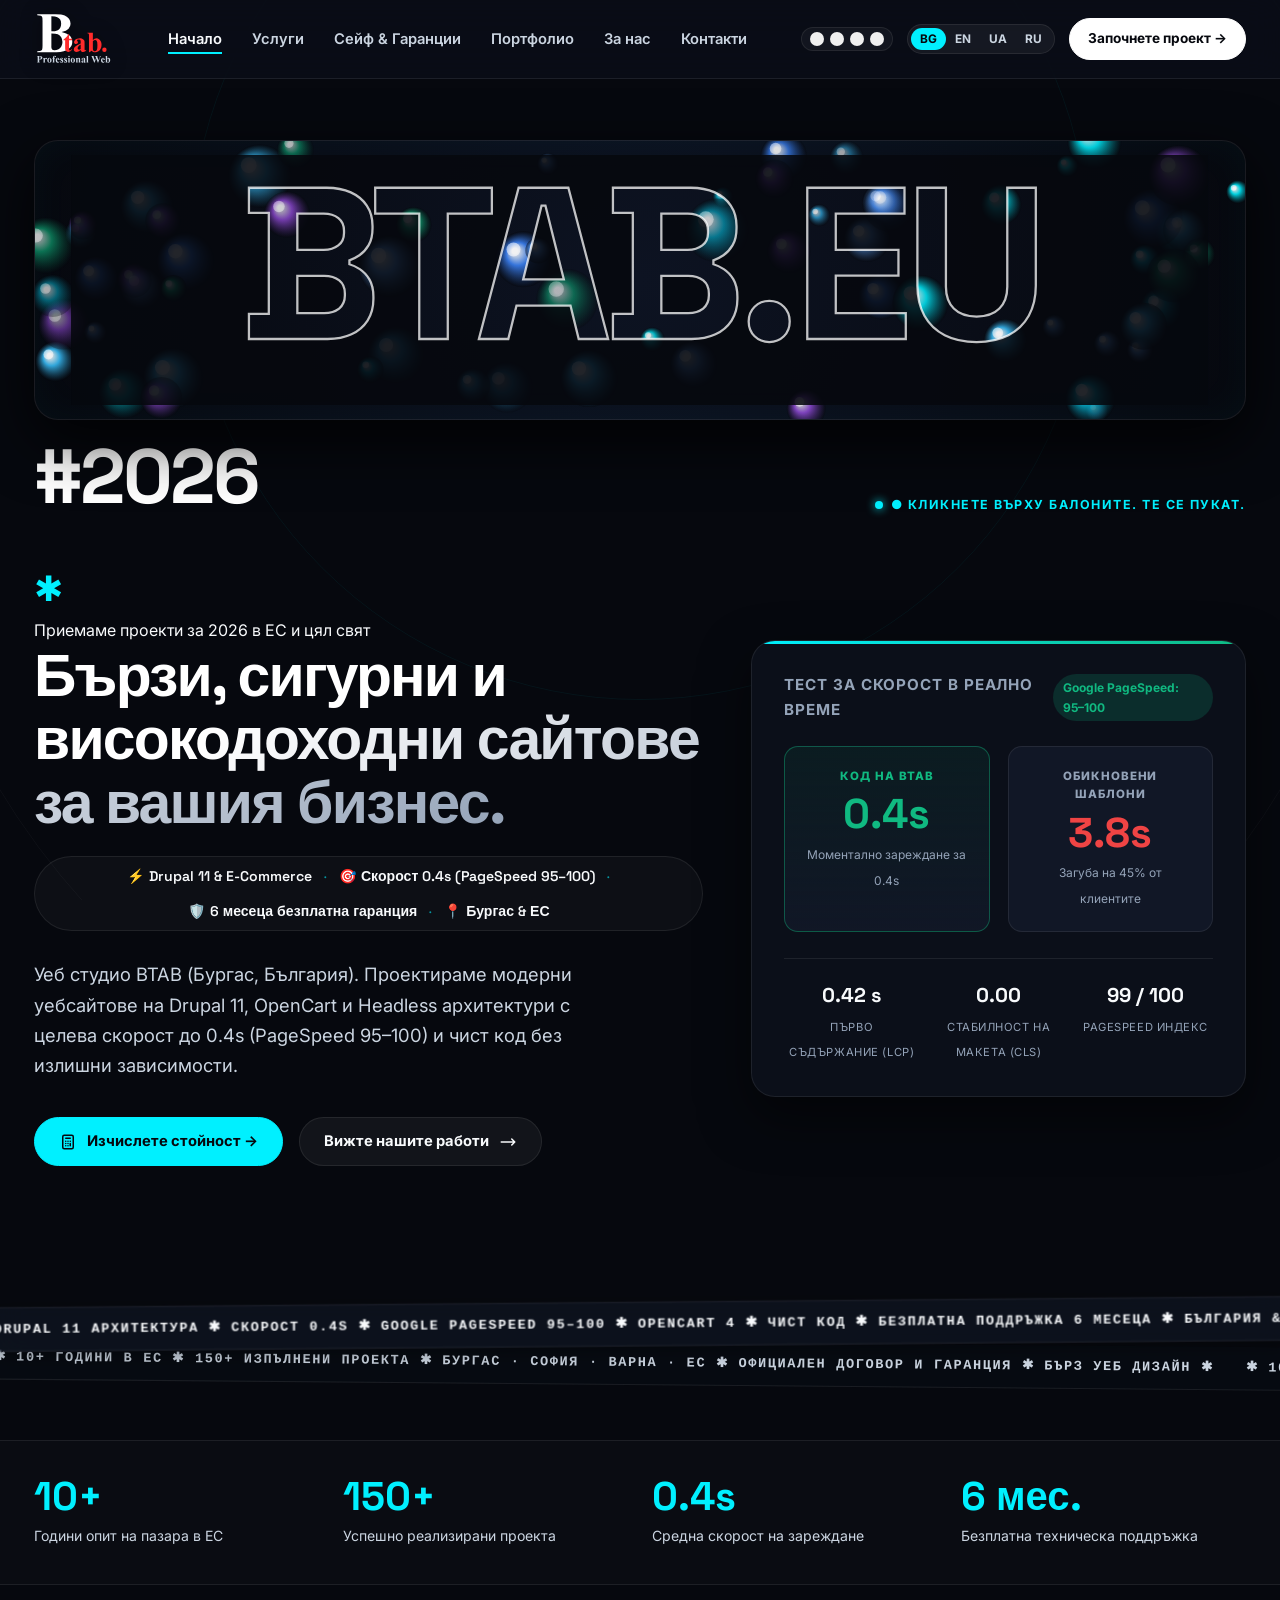
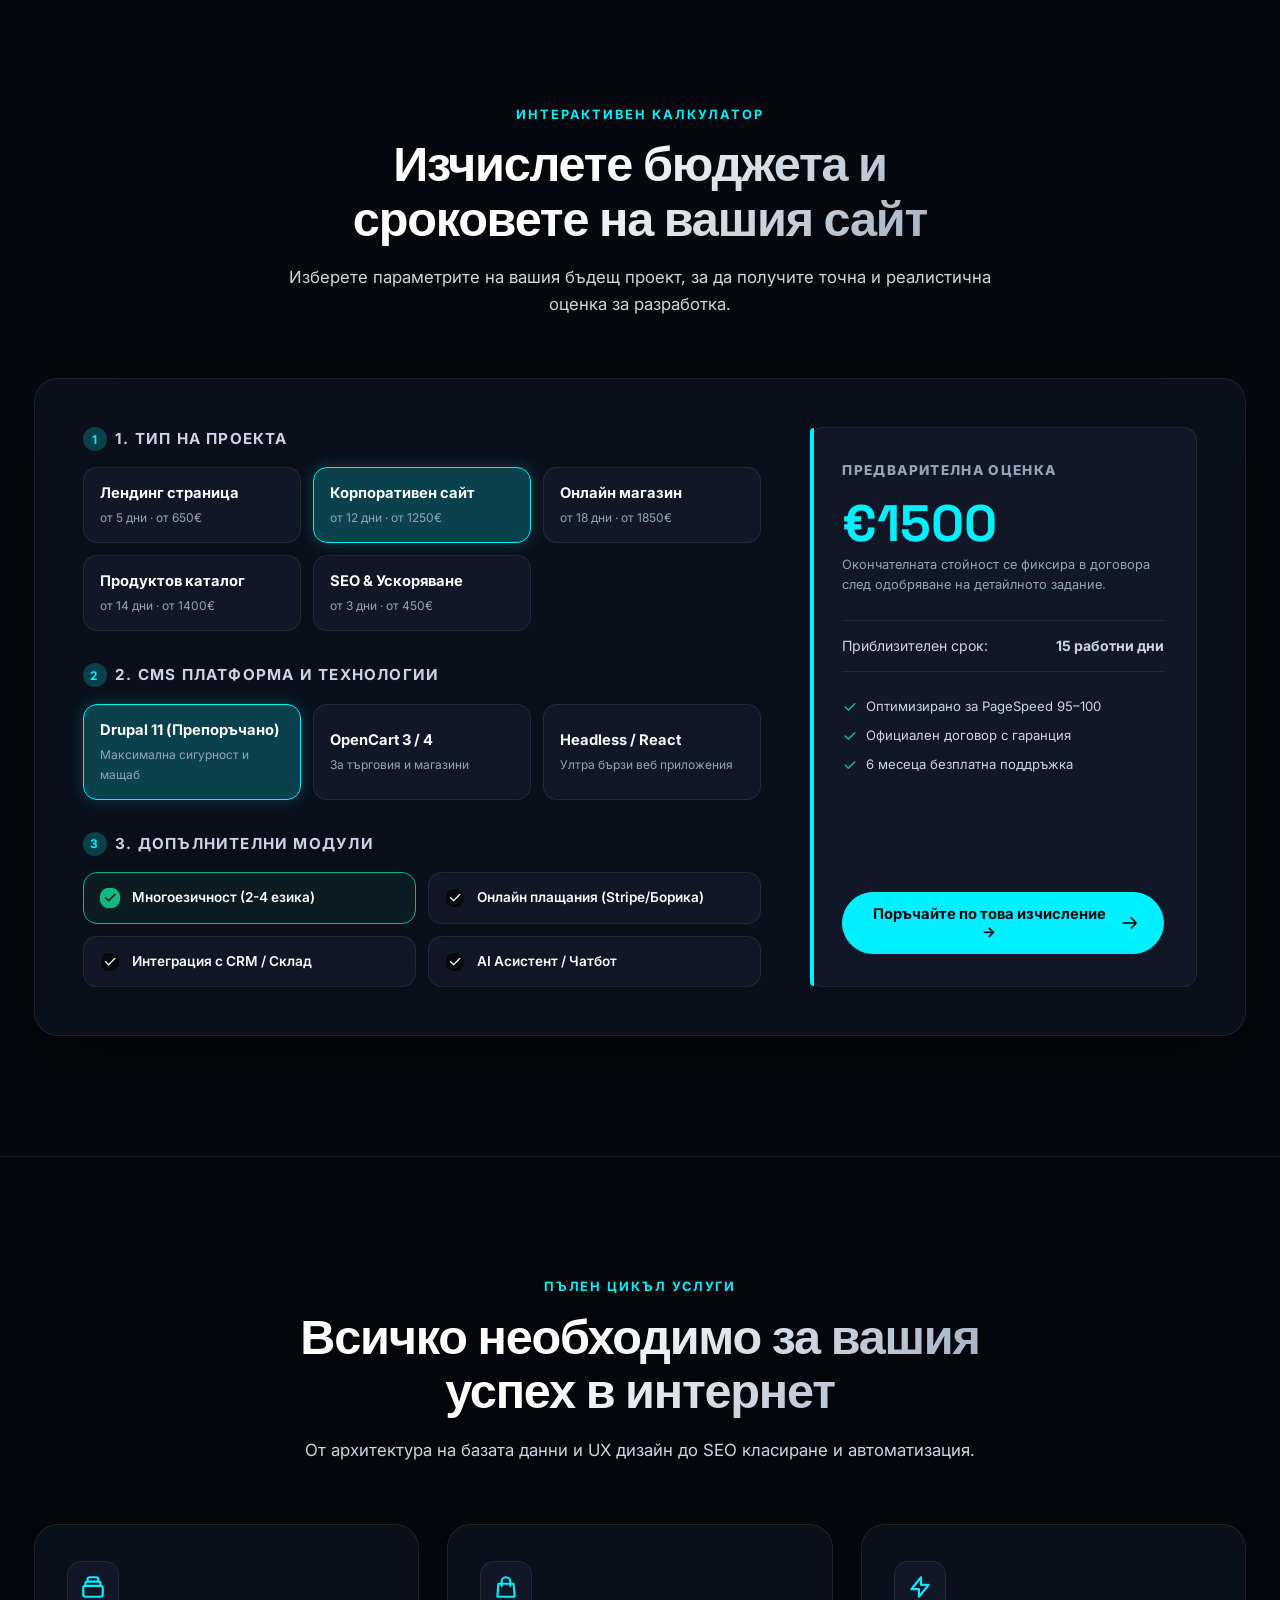
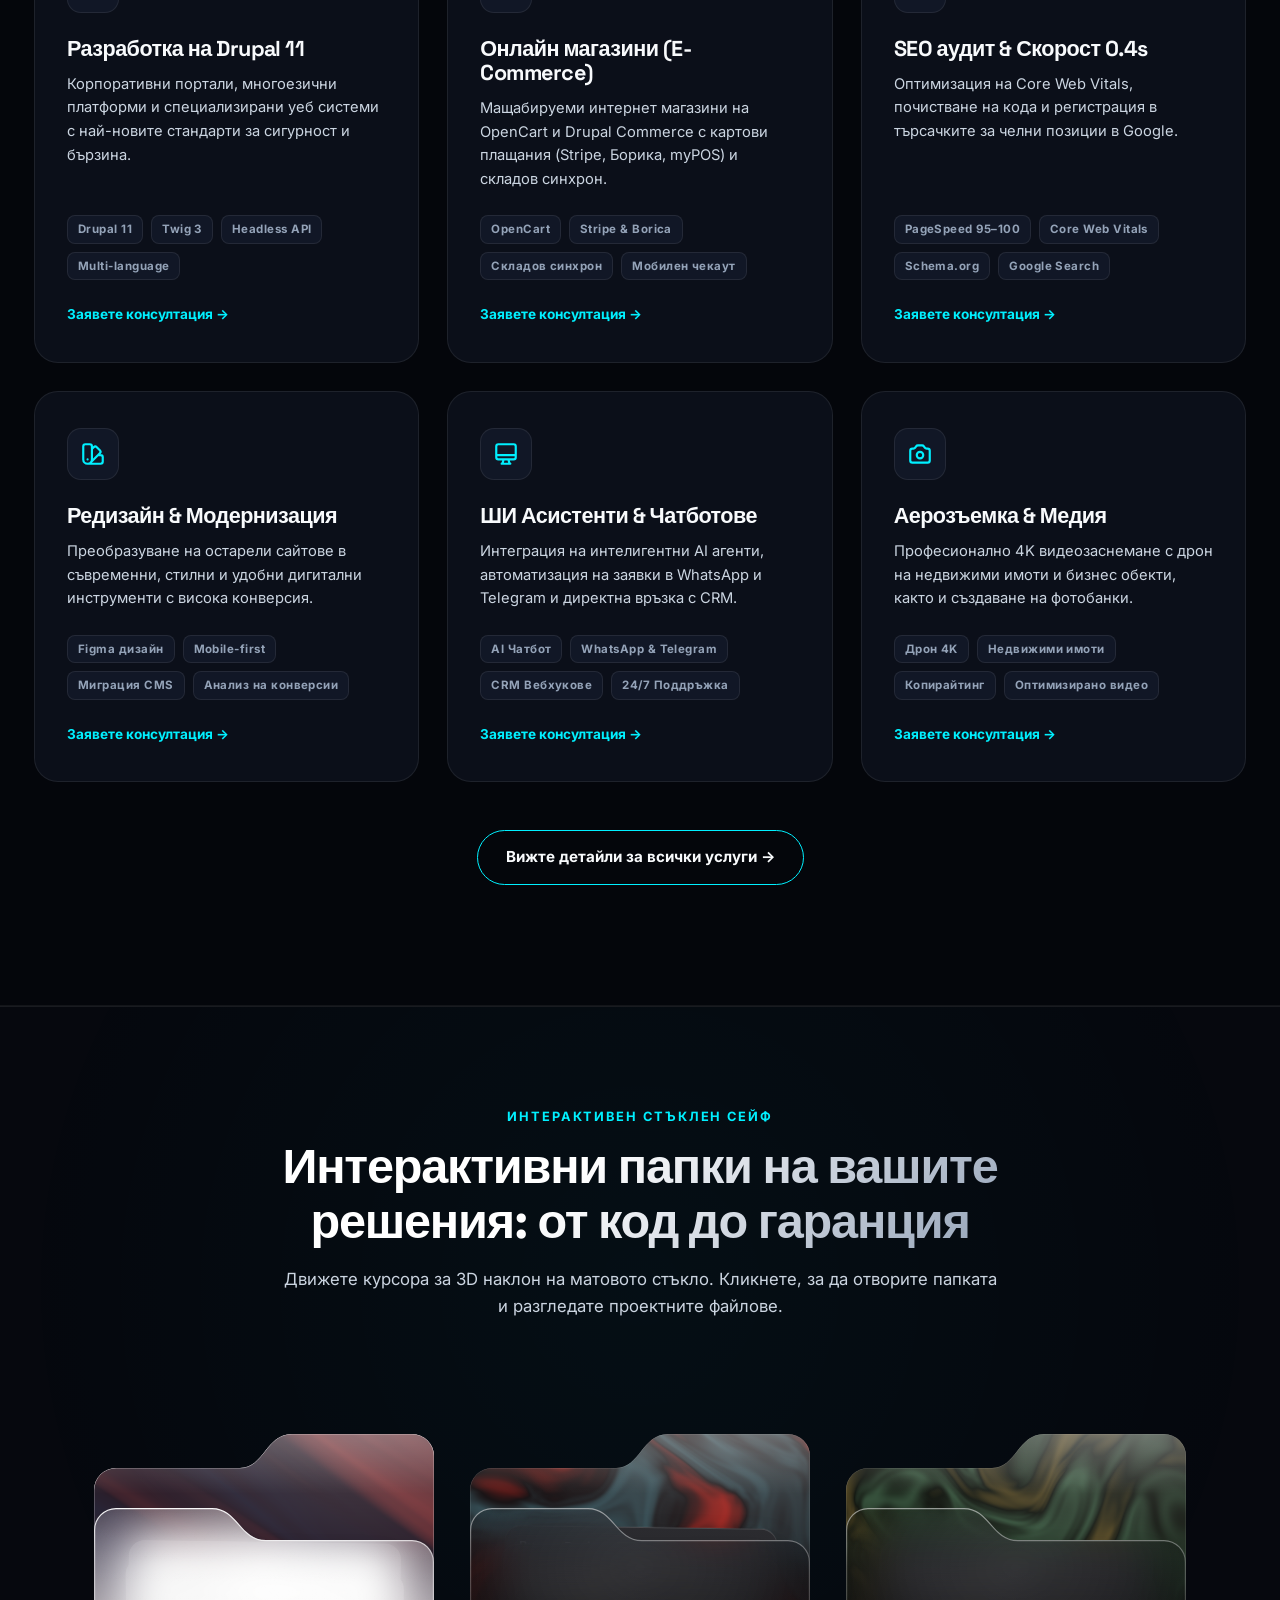
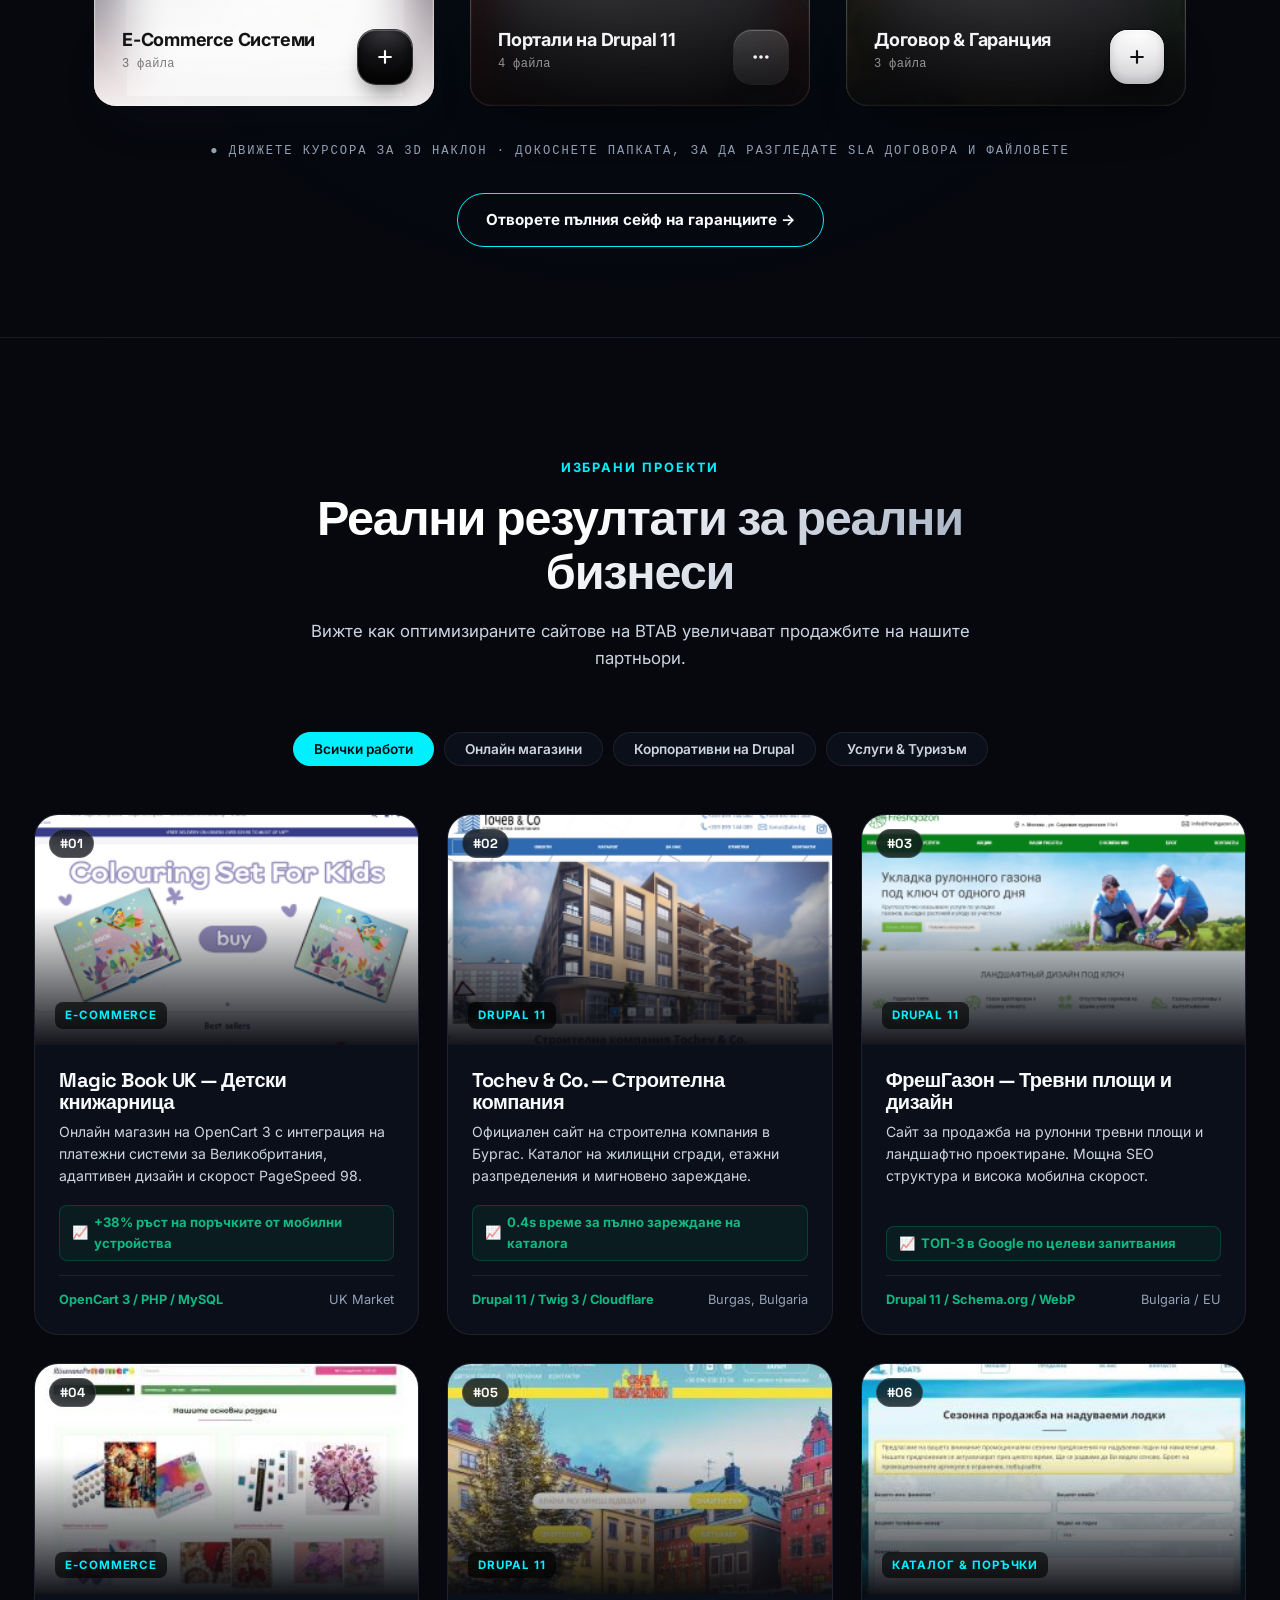
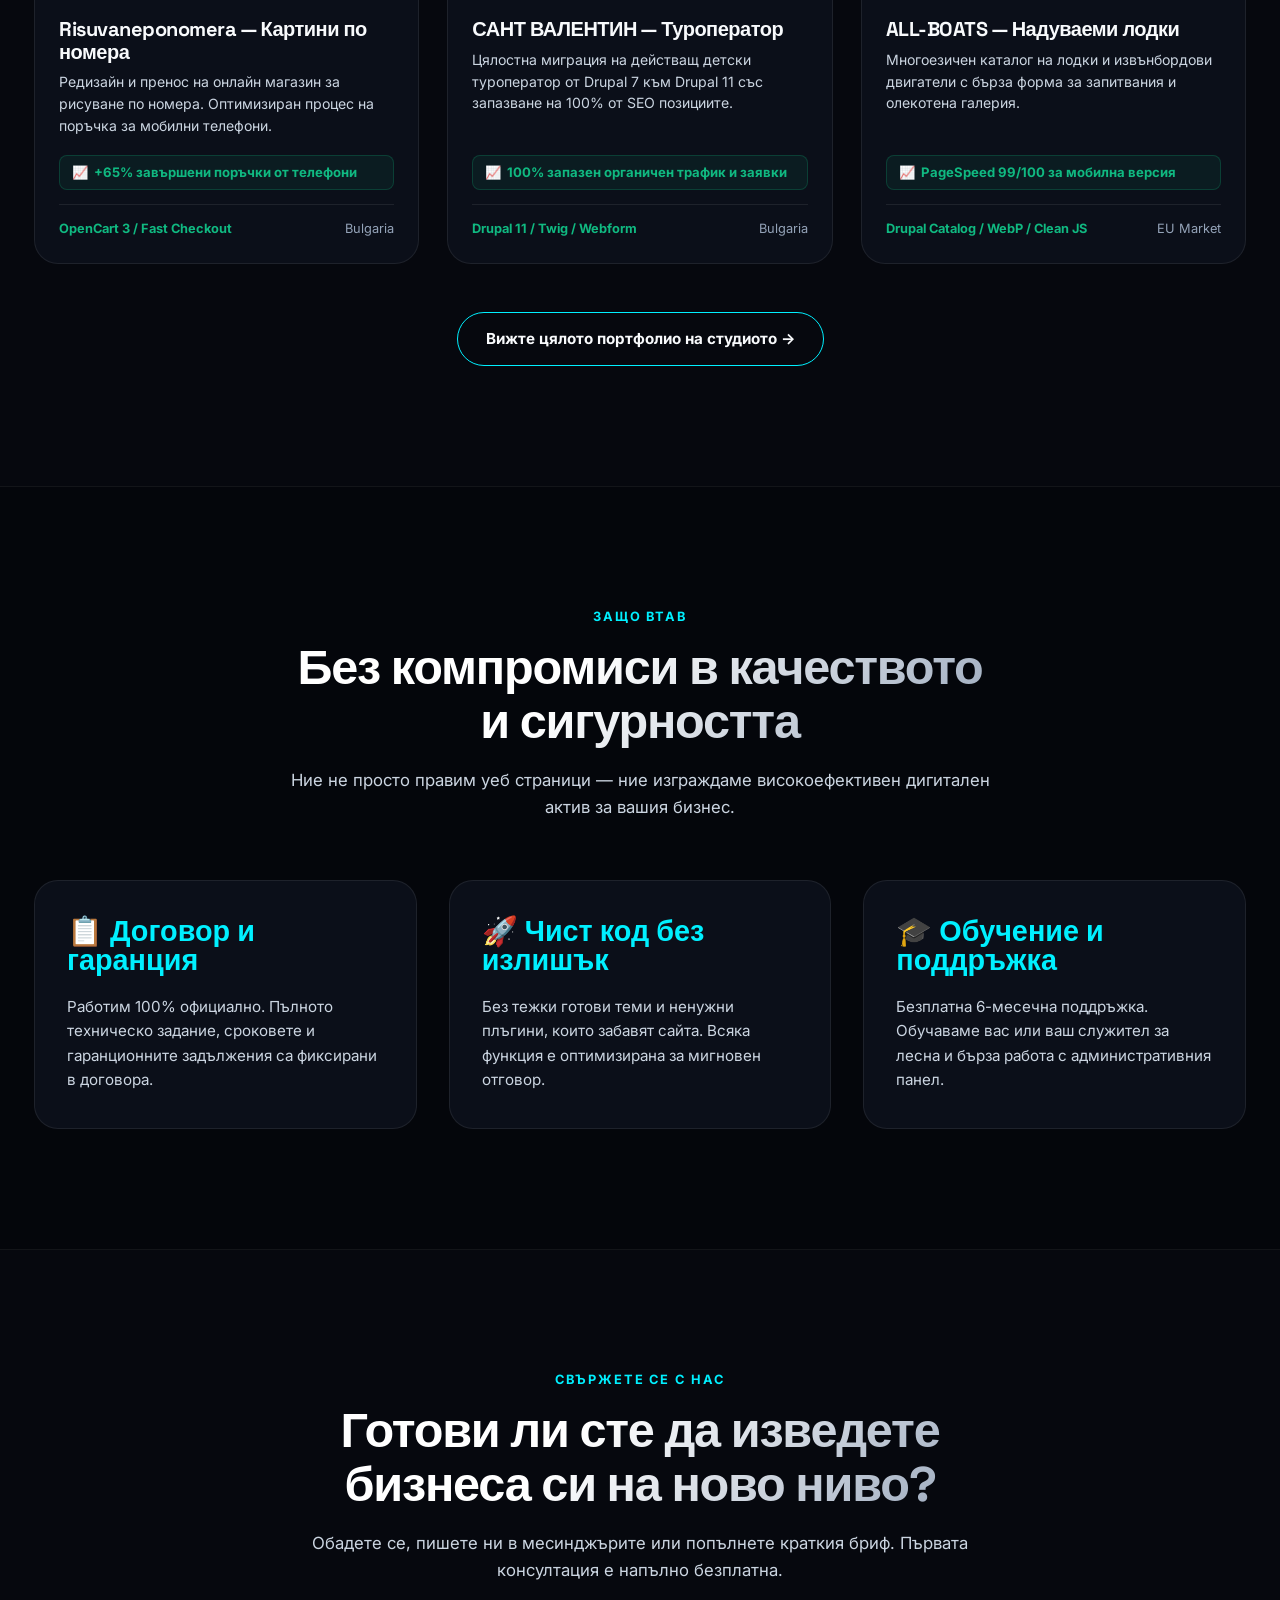
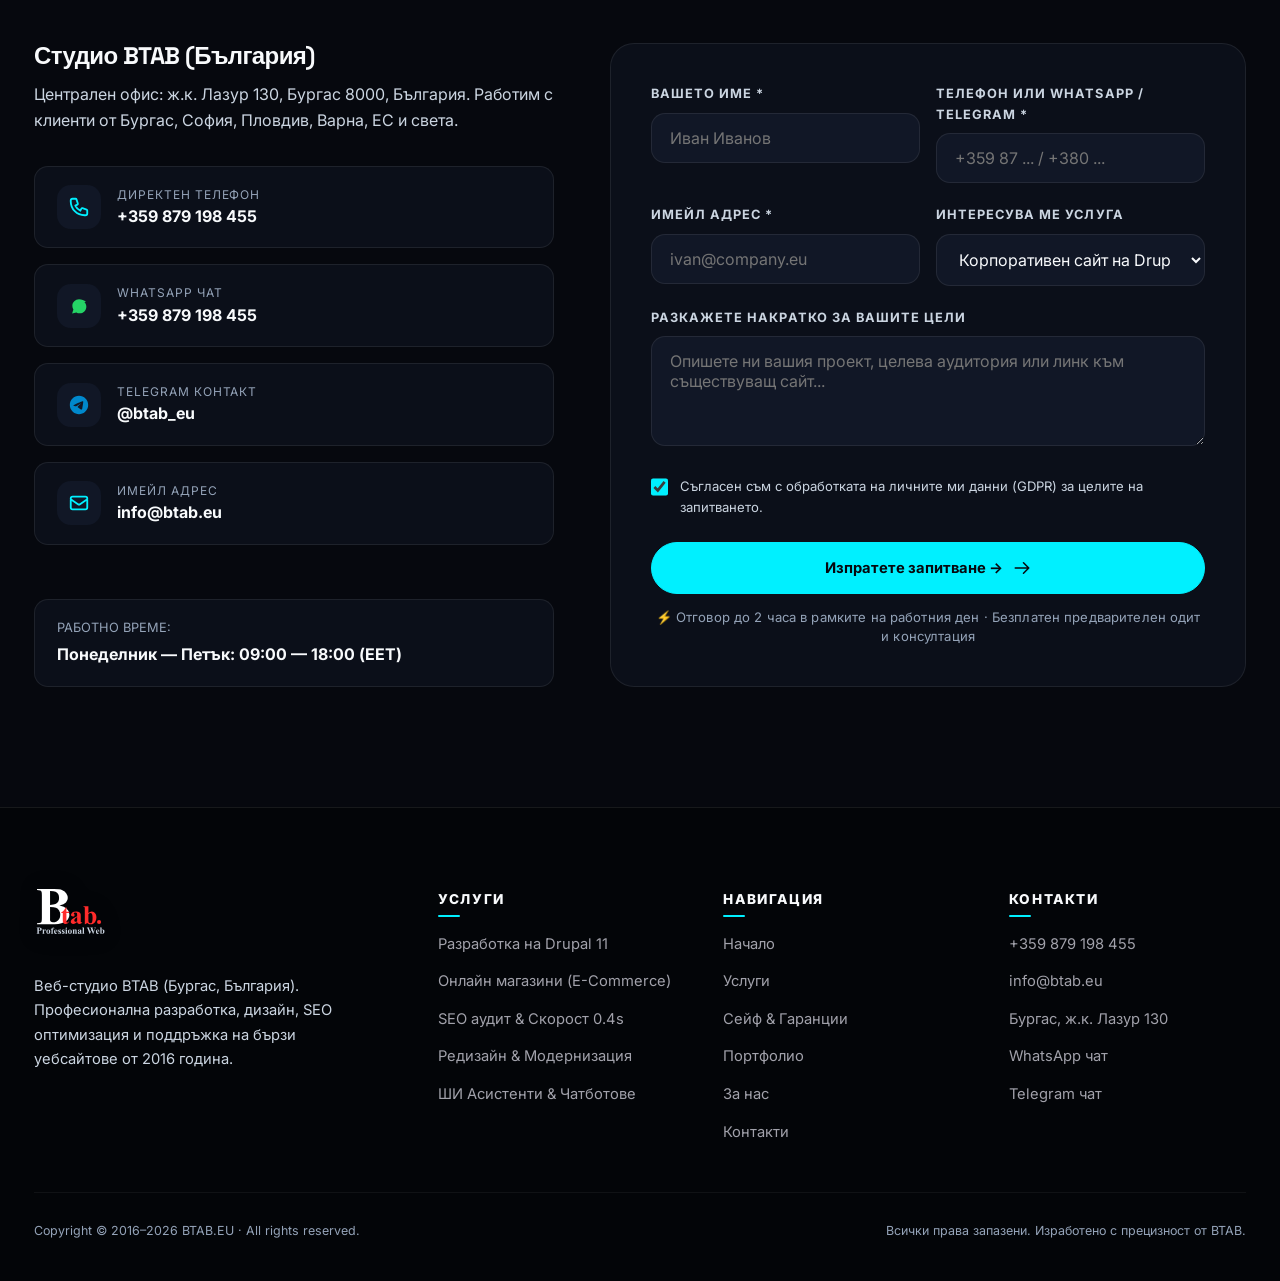
==== commit b2d95515: "feat: make brand logo larger and standalone, remove redundant brand text across all pages" ====
--- a/index.html
+++ b/index.html
@@ -37,14 +37,8 @@
   <!-- ================= NAVBAR ================= -->
   <header class="navbar" id="top-navbar">
     <div class="container navbar-inner">
-      <a href="#top" class="brand-link" title="BTAB Digital Agency">
-        <div class="brand-logo-wrap">
-          <img src="assets/images/logo.svg" alt="BTAB Web Studio" class="brand-logo-img">
-        </div>
-        <div class="brand-text">
-          <span class="brand-title">BTAB<span>.</span></span>
-          <span class="brand-subtitle" data-i18n="brandSubtitle">Digital Studio</span>
-        </div>
+      <a href="#top" class="brand-link" title="BTAB Web Studio">
+        <img src="assets/images/logo.svg" alt="BTAB Web Studio" class="brand-logo-img">
       </a>
 
       <!-- Desktop Navigation Menu -->
@@ -755,14 +749,8 @@
     <div class="container">
       <div class="footer-grid">
         <div class="footer-brand">
-          <a href="#top" class="brand-link" style="margin-bottom: 14px;">
-            <div class="brand-logo-wrap">
-              <img src="assets/images/logo.svg" alt="BTAB Web Studio" class="brand-logo-img">
-            </div>
-            <div class="brand-text">
-              <span class="brand-title">BTAB<span>.</span></span>
-              <span class="brand-subtitle" data-i18n="brandSubtitle">Digital Studio</span>
-            </div>
+          <a href="#top" class="brand-link" style="margin-bottom: 16px;">
+            <img src="assets/images/logo.svg" alt="BTAB Web Studio" class="brand-logo-img footer-logo-img">
           </a>
           <p data-i18n="footerDesc">
             Веб-студио BTAB (Бургас, България). Професионална разработка, дизайн, SEO оптимизация и поддръжка на бързи уебсайтове от 2016 година.
--- a/css/main.css
+++ b/css/main.css
@@ -180,7 +180,8 @@
 }
 
 /* Navigation Bar */
-.navbar {
+.navbar,
+.site-header {
   position: fixed;
   top: 0;
   left: 0;
@@ -193,7 +194,8 @@
   transition: all var(--transition-normal);
 }
 
-.navbar-inner {
+.navbar-inner,
+.header-container {
   display: flex;
   align-items: center;
   justify-content: space-between;
@@ -201,49 +203,46 @@
 }
 
 .brand-link {
-  display: flex;
-  align-items: center;
-  gap: 12px;
+  display: inline-flex;
+  align-items: center;
+  text-decoration: none;
+  transition: transform var(--transition-fast), opacity var(--transition-fast);
+}
+
+.brand-link:hover {
+  transform: translateY(-1px);
 }
 
 .brand-logo-wrap {
-  width: 54px;
-  height: 44px;
   display: flex;
   align-items: center;
   justify-content: center;
-  border-radius: var(--radius-sm);
-  background: rgba(255, 255, 255, 0.04);
-  border: 1px solid var(--border-subtle);
-  padding: 4px 6px;
-  transition: all var(--transition-fast);
-}
-
-.brand-logo-wrap:hover {
-  background: rgba(255, 255, 255, 0.08);
-  border-color: rgba(255, 255, 255, 0.18);
-}
-
-.brand-logo-wrap svg,
-.brand-logo-wrap img {
-  height: 32px;
+}
+
+.brand-logo-img {
+  height: 52px;
   width: auto;
-  max-width: 100%;
+  max-width: 140px;
   display: block;
   object-fit: contain;
-}
-
-.brand-title {
-  font-size: 1.25rem;
-  font-weight: 800;
-  letter-spacing: -0.01em;
-  display: flex;
-  align-items: center;
-  gap: 4px;
-}
-
-.brand-title span {
-  color: var(--accent-coral);
+  filter: drop-shadow(0 2px 10px rgba(0, 0, 0, 0.45));
+  transition: transform var(--transition-fast), filter var(--transition-fast);
+}
+
+.brand-link:hover .brand-logo-img {
+  transform: scale(1.03);
+  filter: drop-shadow(0 4px 18px rgba(255, 43, 43, 0.35)) drop-shadow(0 2px 8px rgba(0, 0, 0, 0.6));
+}
+
+.footer-logo-img {
+  height: 48px;
+  margin-bottom: 6px;
+}
+
+@media (max-width: 768px) {
+  .brand-logo-img {
+    height: 42px;
+  }
 }
 
 .brand-issue-pill {
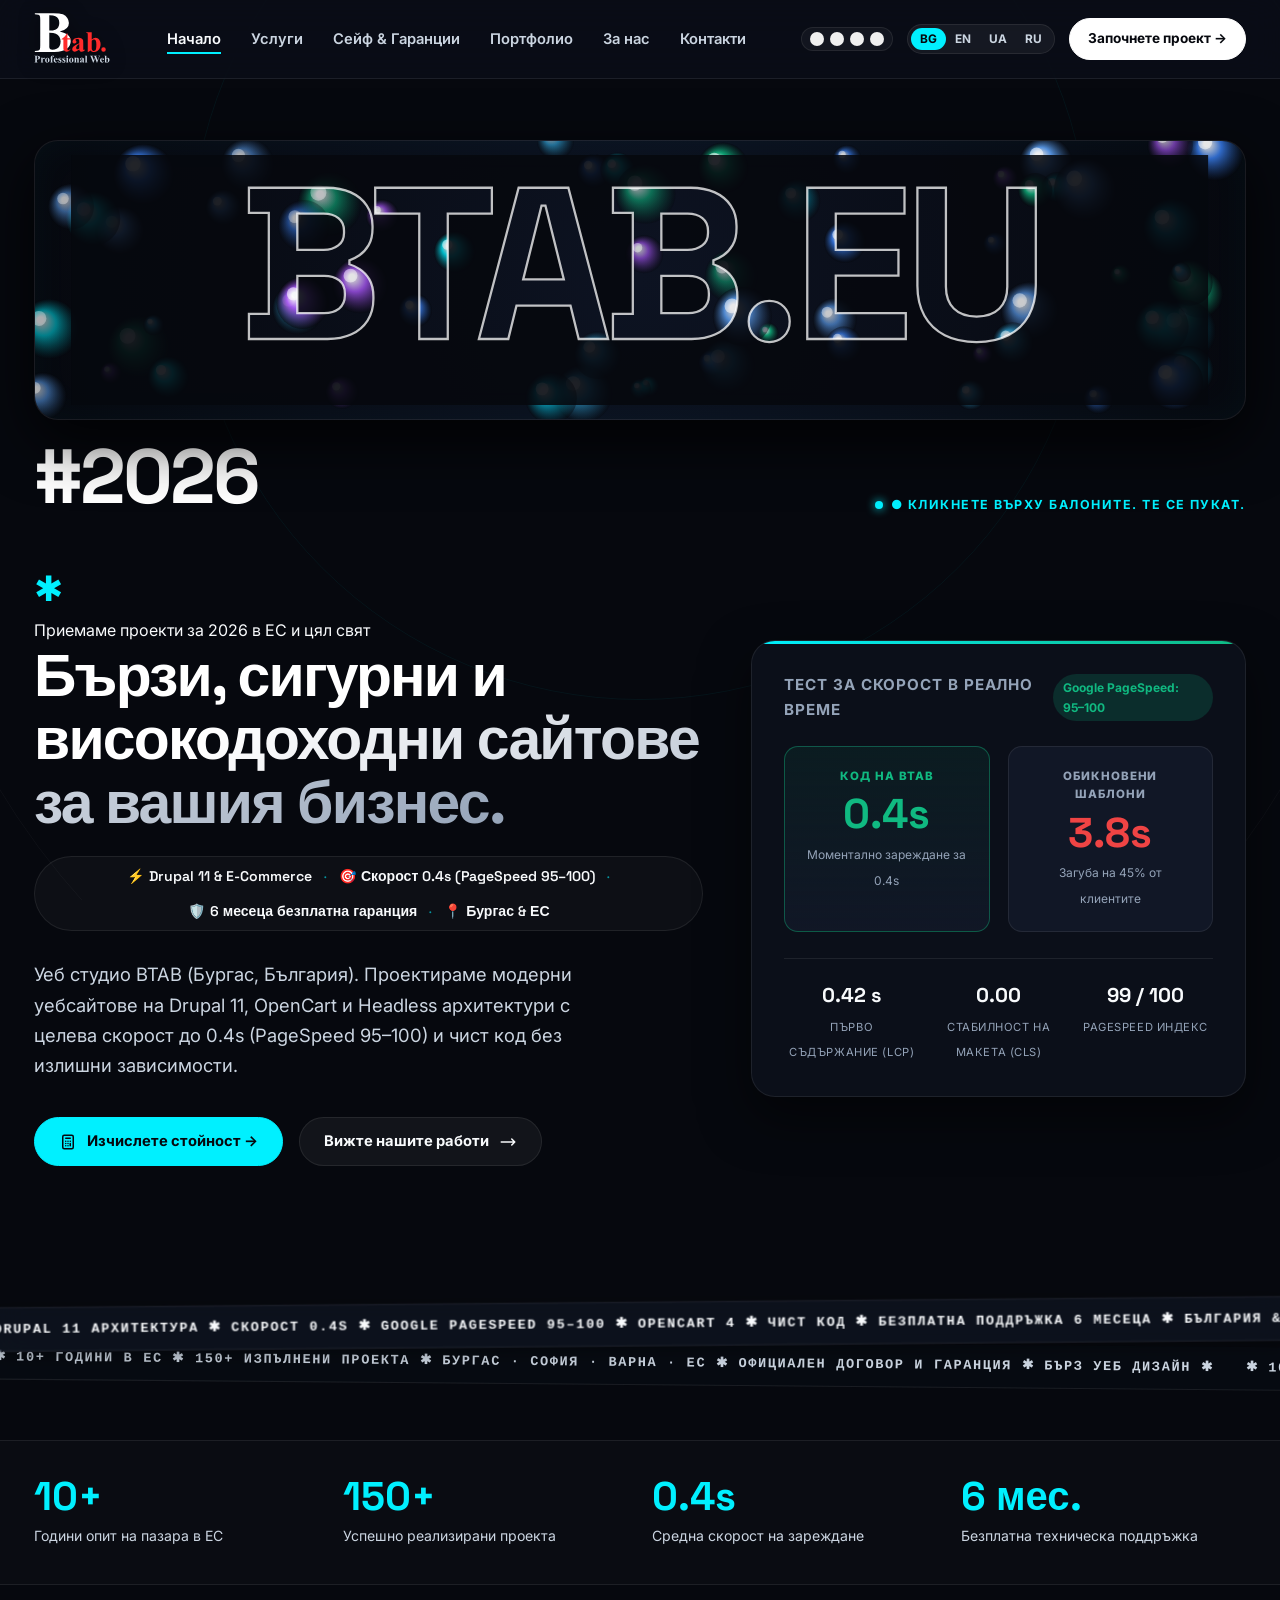
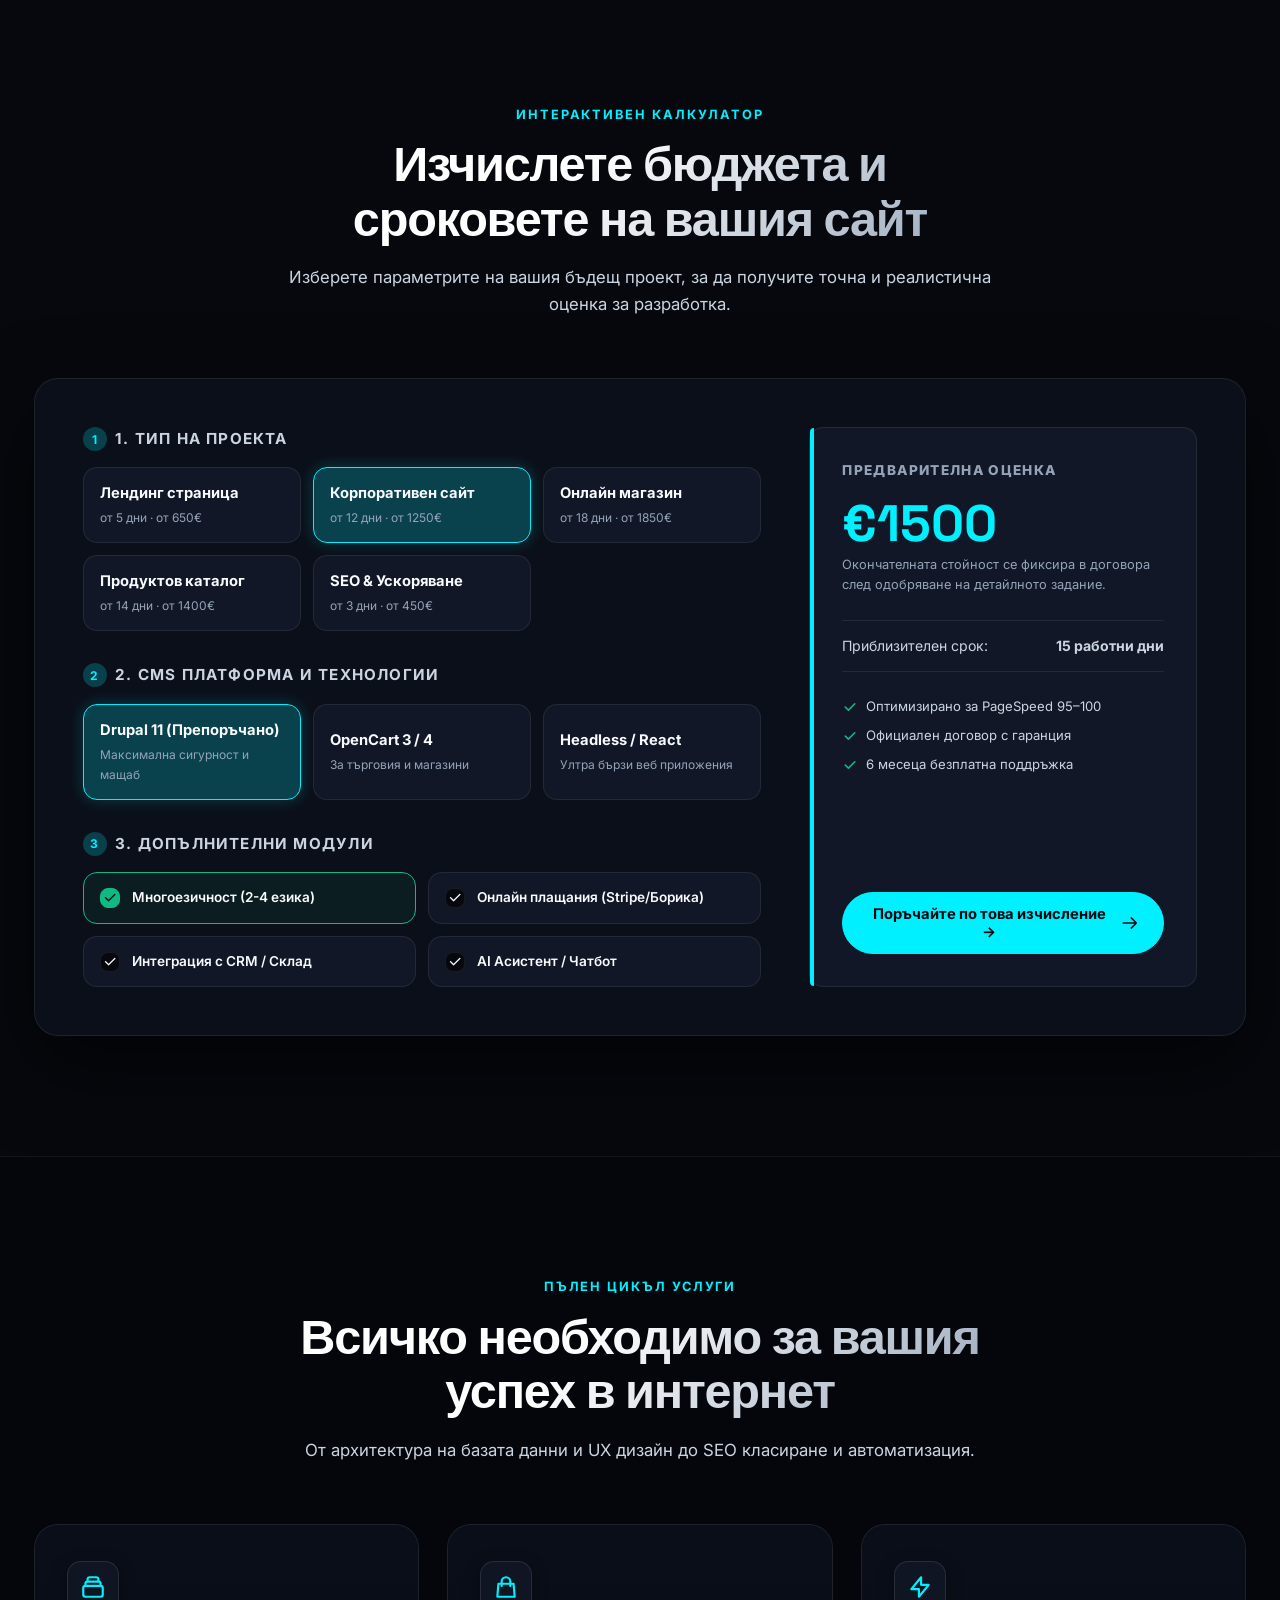
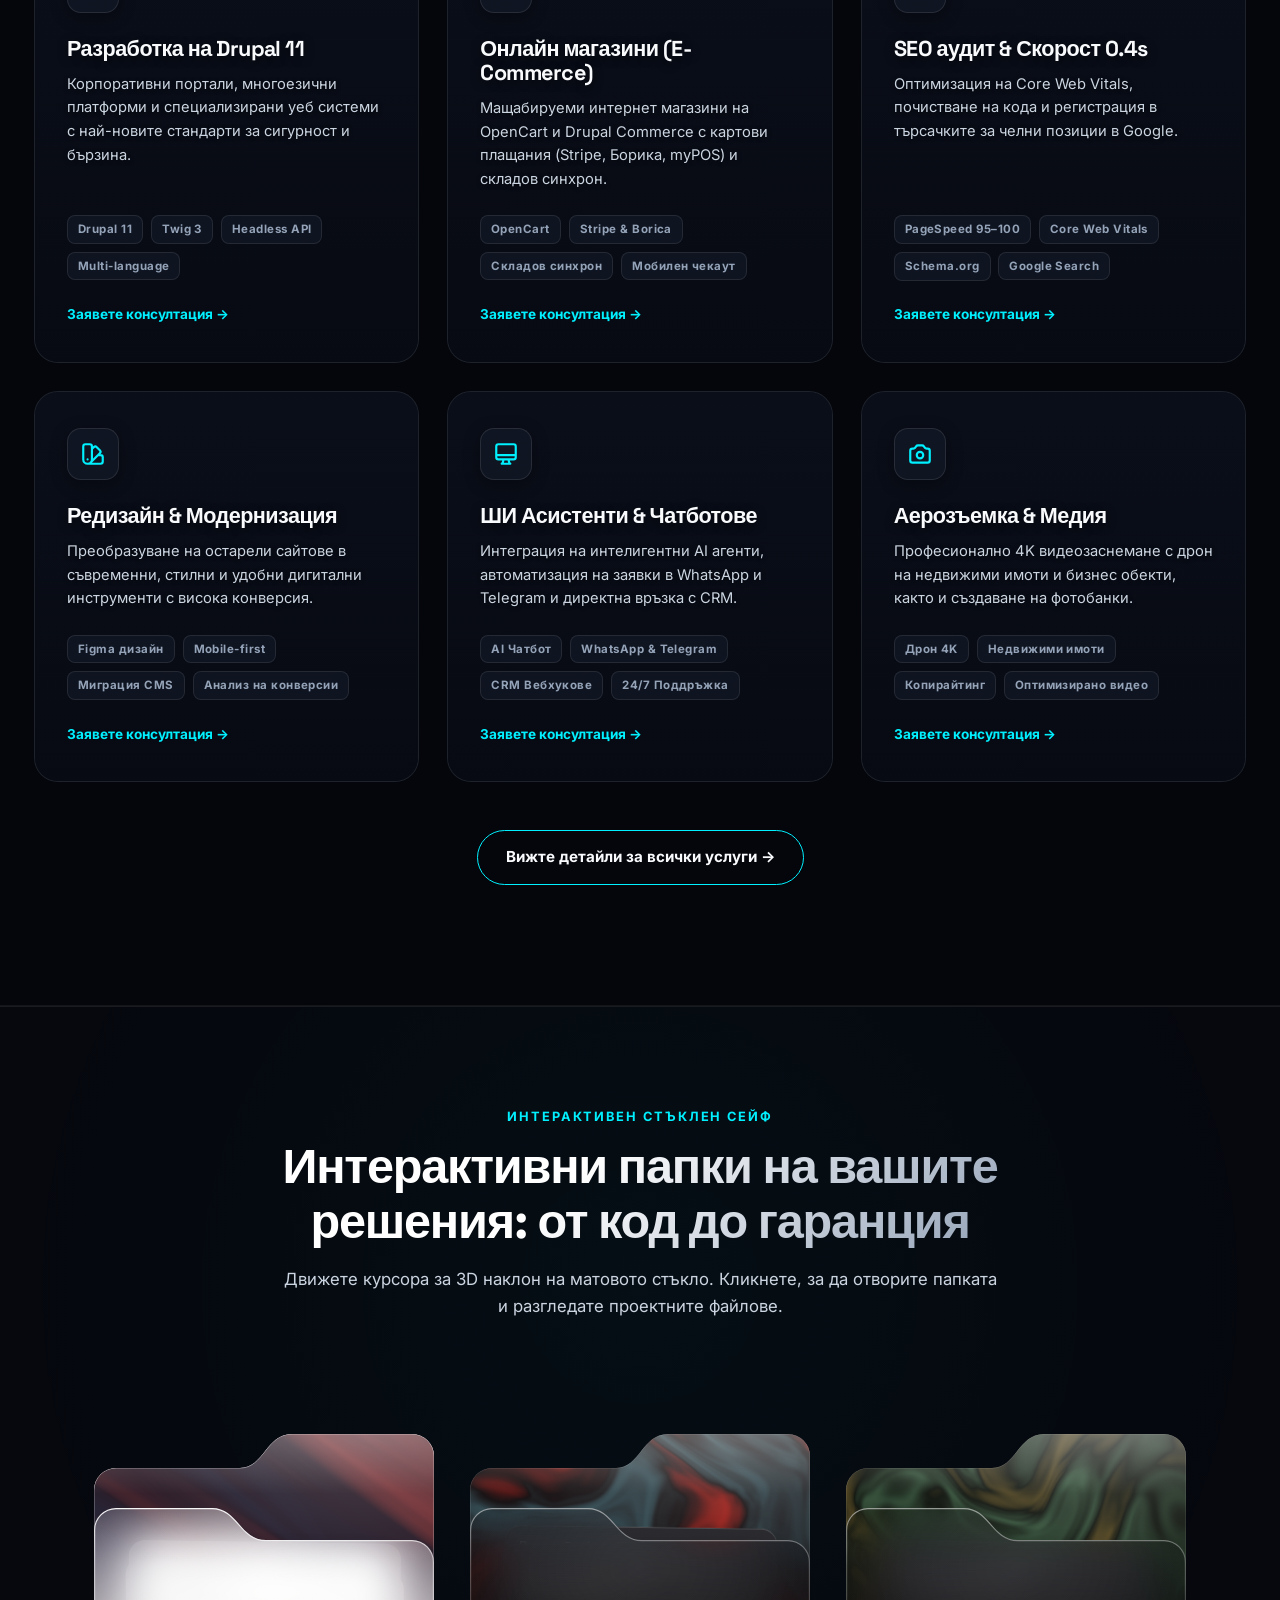
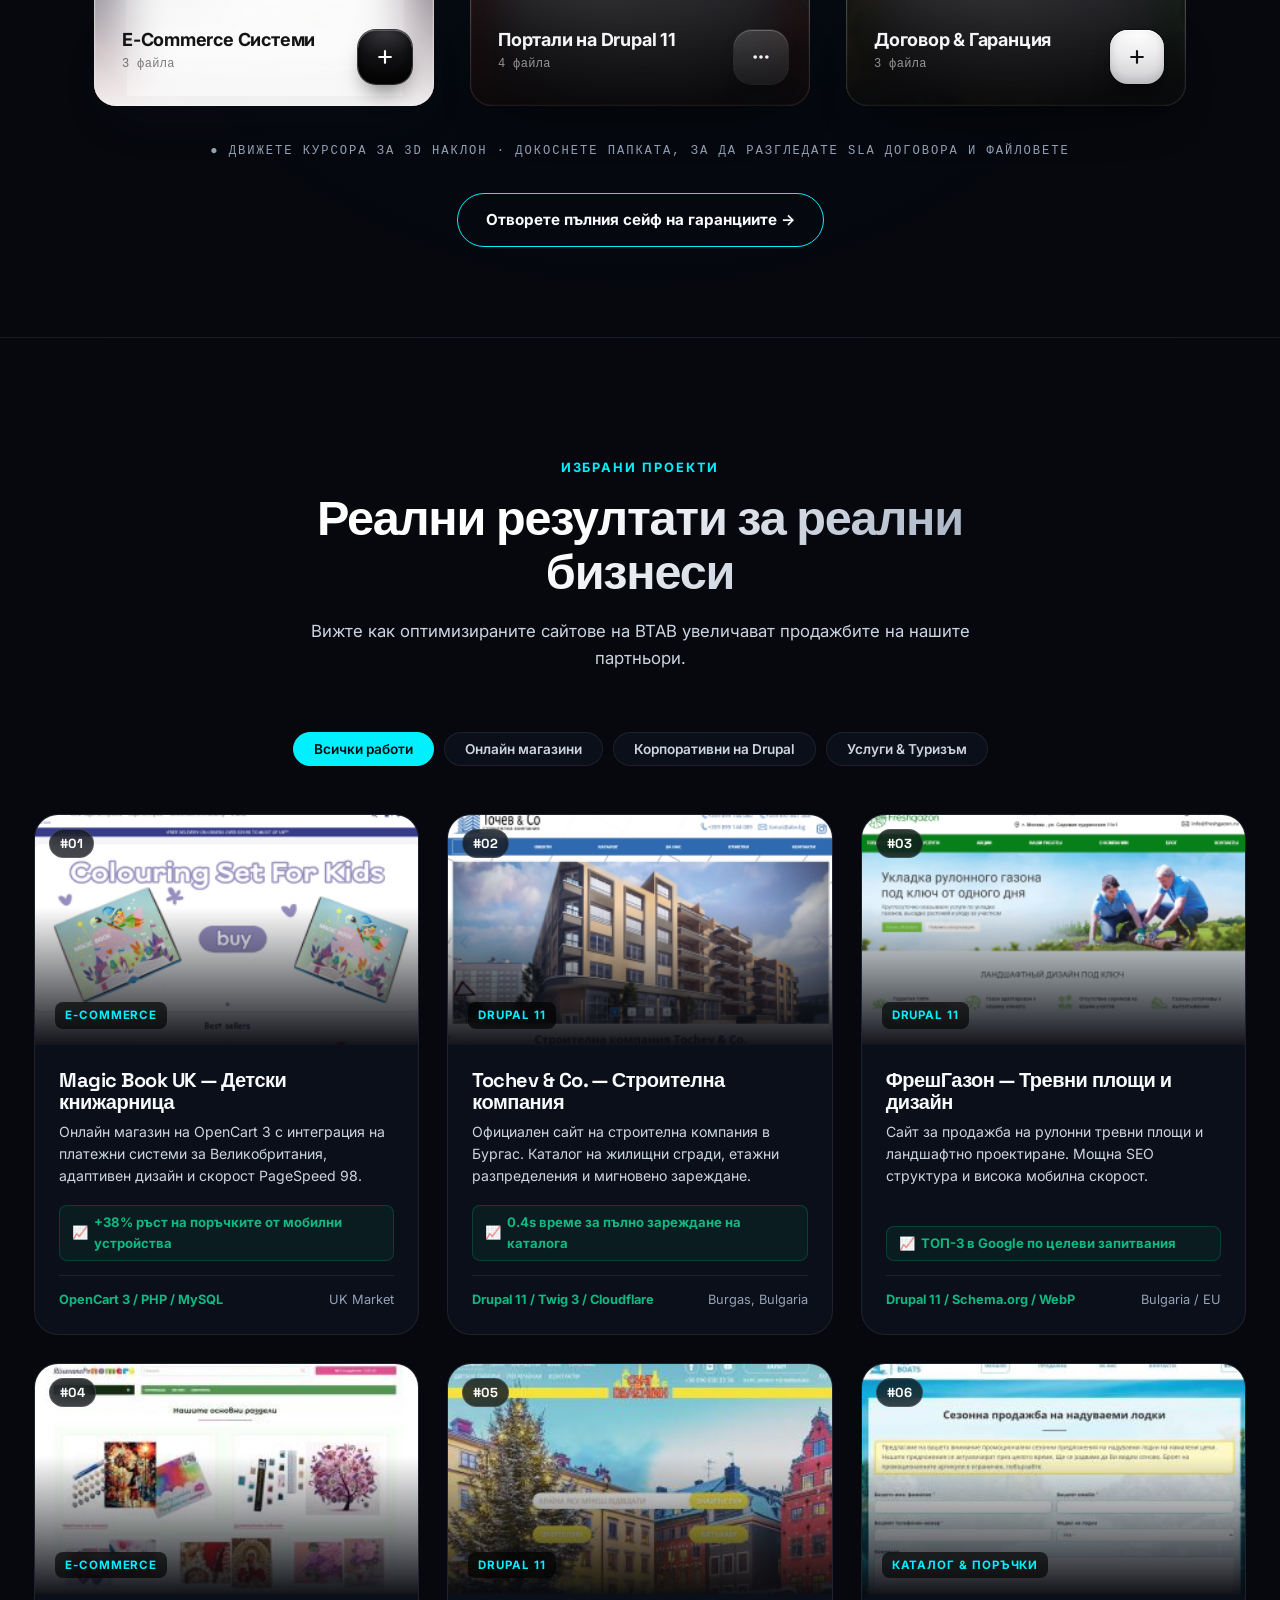
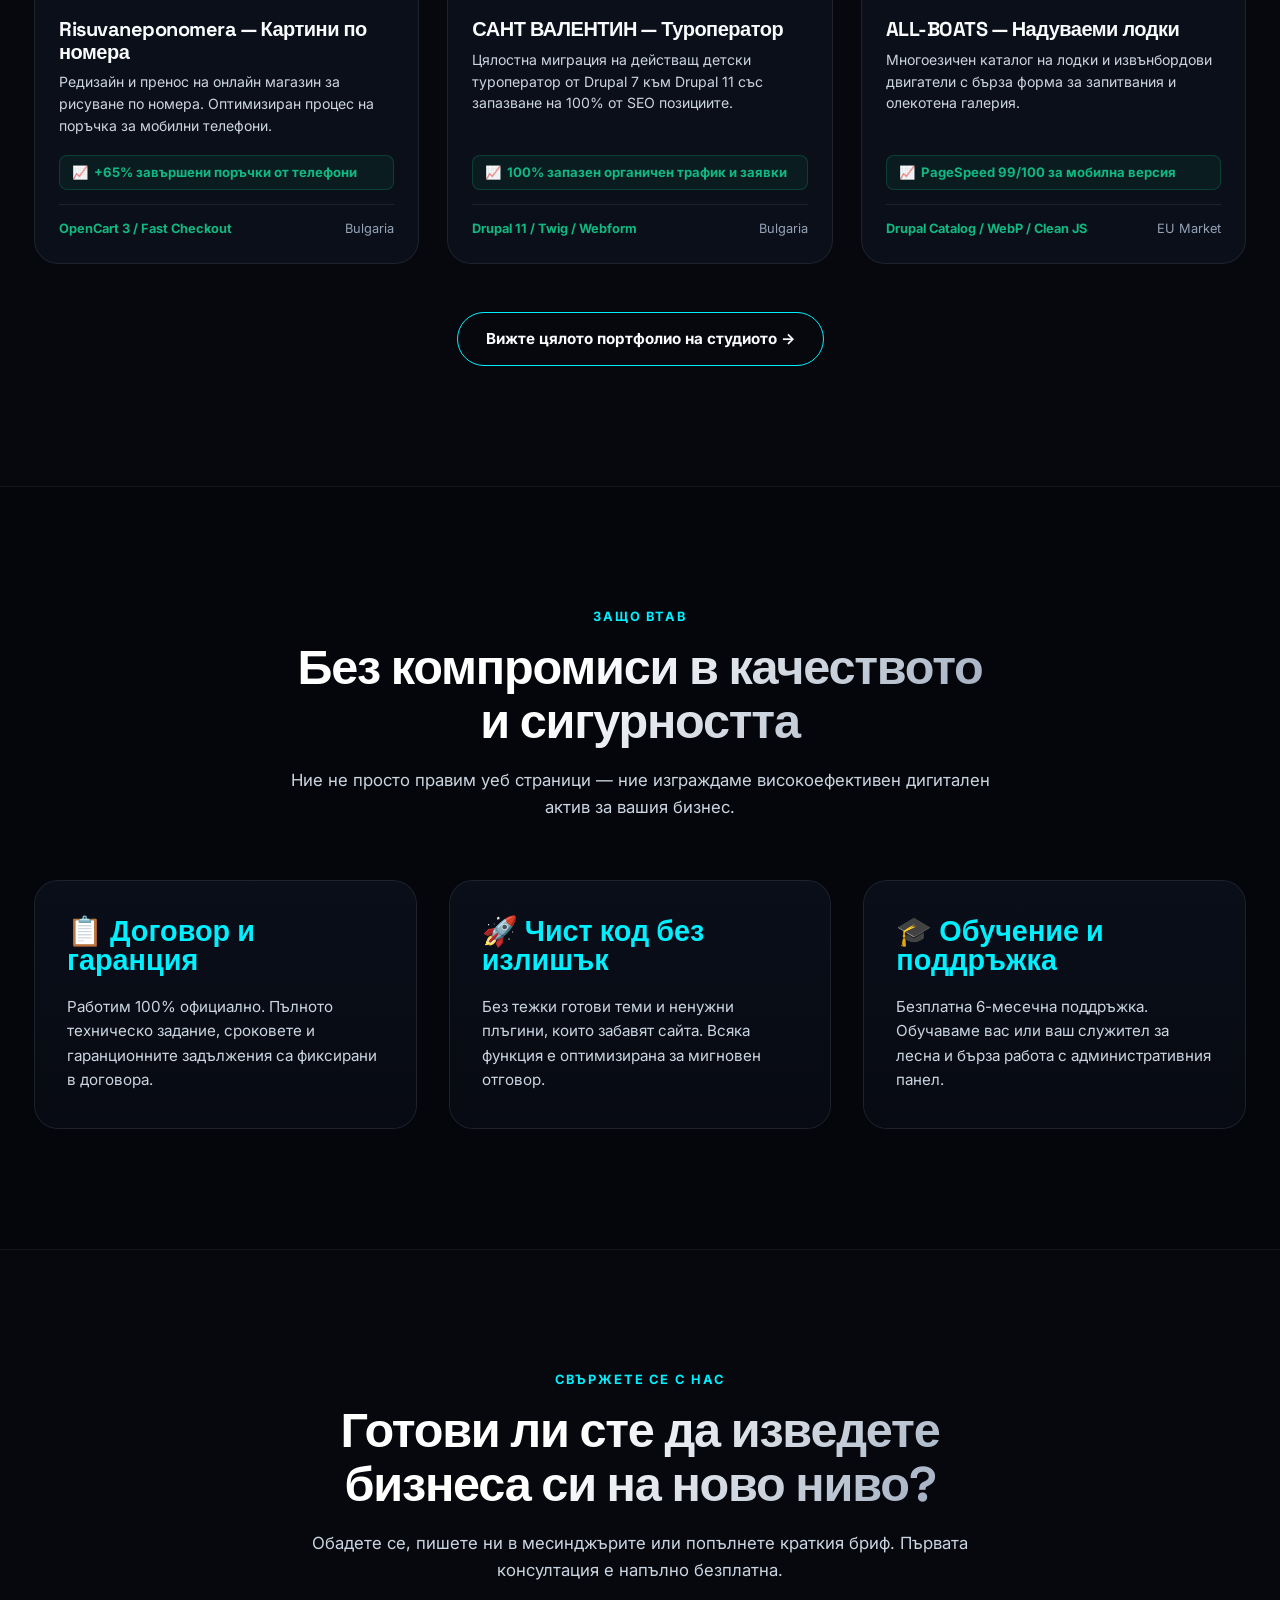
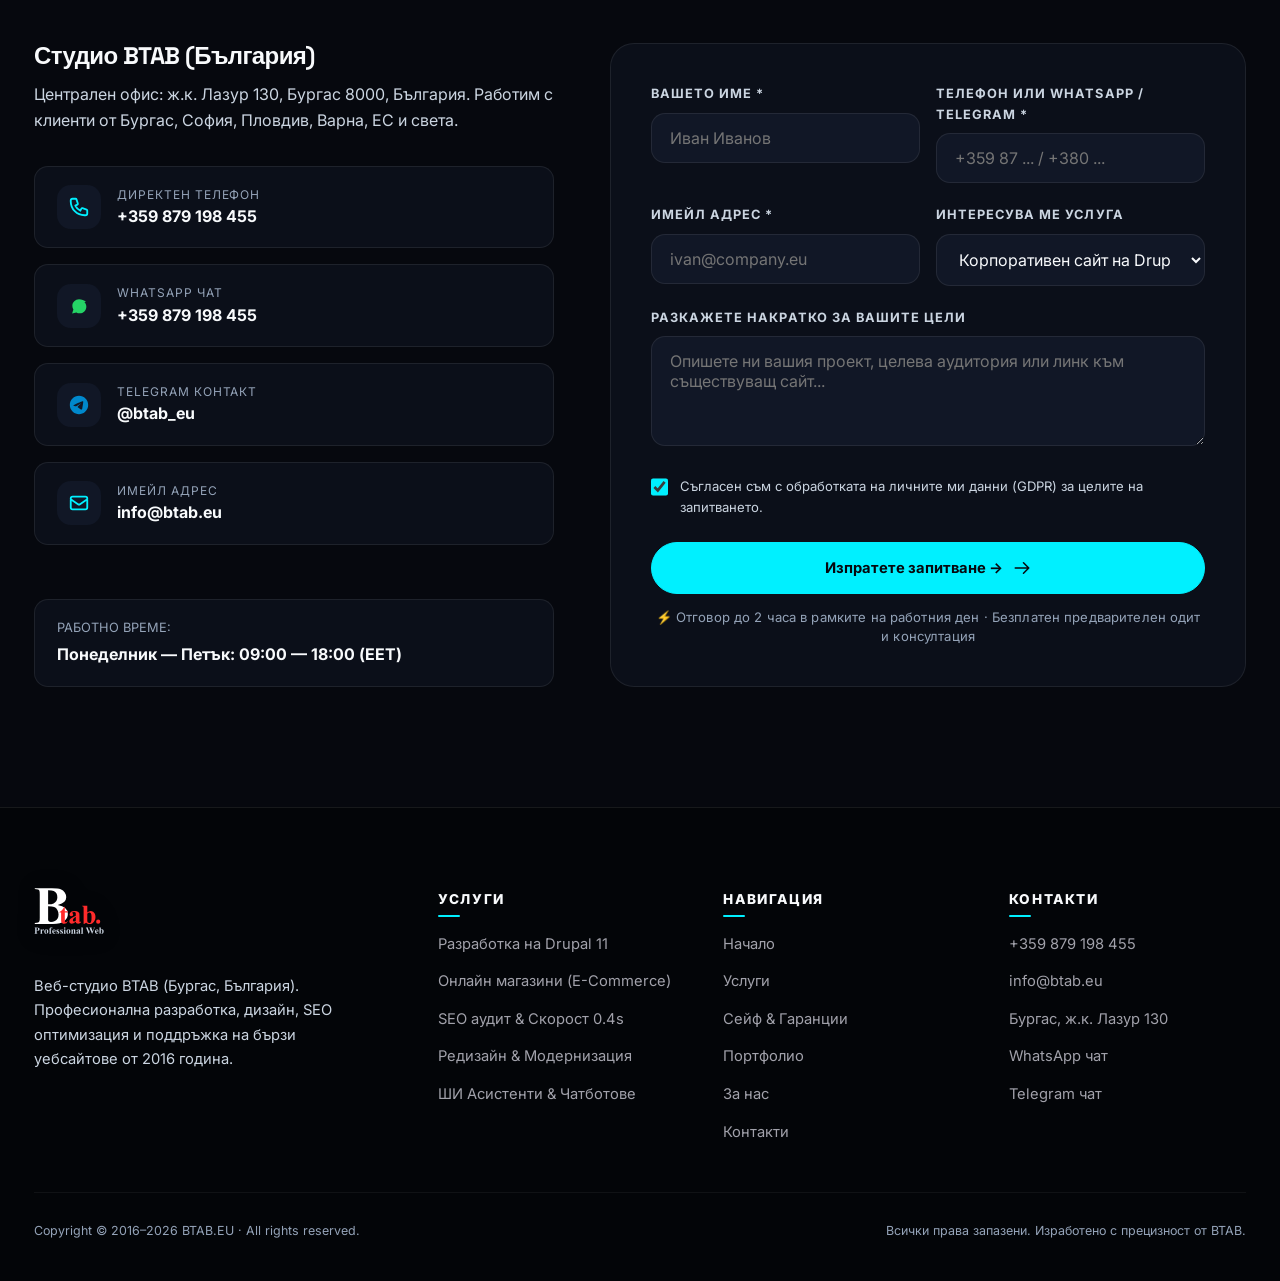
==== commit 99415538: "feat: add thematic reference photo backdrops to service cards and full service blocks" ====
--- a/index.html
+++ b/index.html
@@ -387,7 +387,7 @@
 
       <div class="services-grid">
         <!-- Service 1: Drupal 11 -->
-        <div class="service-card">
+        <div class="service-card service-card--drupal" style="--card-bg: url('assets/images/services/service-drupal.jpg');">
           <div class="service-icon-wrap">
             <svg width="26" height="26" fill="none" stroke="currentColor" stroke-width="2" viewBox="0 0 24 24">
               <path stroke-linecap="round" stroke-linejoin="round" d="M19 11H5m14 0a2 2 0 012 2v6a2 2 0 01-2 2H5a2 2 0 01-2-2v-6a2 2 0 012-2m14 0V9a2 2 0 00-2-2M5 11V9a2 2 0 012-2m0 0V5a2 2 0 012-2h6a2 2 0 012 2v2M7 7h10"/>
@@ -409,7 +409,7 @@
         </div>
 
         <!-- Service 2: E-Commerce -->
-        <div class="service-card">
+        <div class="service-card service-card--ecommerce" style="--card-bg: url('assets/images/services/service-ecommerce.jpg');">
           <div class="service-icon-wrap">
             <svg width="26" height="26" fill="none" stroke="currentColor" stroke-width="2" viewBox="0 0 24 24">
               <path stroke-linecap="round" stroke-linejoin="round" d="M16 11V7a4 4 0 00-8 0v4M5 9h14l1 12H4L5 9z"/>
@@ -431,7 +431,7 @@
         </div>
 
         <!-- Service 3: Speed & SEO -->
-        <div class="service-card">
+        <div class="service-card service-card--seo" style="--card-bg: url('assets/images/services/service-seo.jpg');">
           <div class="service-icon-wrap">
             <svg width="26" height="26" fill="none" stroke="currentColor" stroke-width="2" viewBox="0 0 24 24">
               <path stroke-linecap="round" stroke-linejoin="round" d="M13 10V3L4 14h7v7l9-11h-7z"/>
@@ -453,7 +453,7 @@
         </div>
 
         <!-- Service 4: UI/UX & Redesign -->
-        <div class="service-card">
+        <div class="service-card service-card--redesign" style="--card-bg: url('assets/images/services/service-redesign.jpg');">
           <div class="service-icon-wrap">
             <svg width="26" height="26" fill="none" stroke="currentColor" stroke-width="2" viewBox="0 0 24 24">
               <path stroke-linecap="round" stroke-linejoin="round" d="M7 21a4 4 0 01-4-4V5a2 2 0 012-2h4a2 2 0 012 2v12a4 4 0 01-4 4zm0 0h12a2 2 0 002-2v-4a2 2 0 00-2-2h-2.343M11 7.343l1.657-1.657a2 2 0 012.828 0l2.829 2.829a2 2 0 010 2.828l-8.486 8.485M7 17h.01"/>
@@ -475,7 +475,7 @@
         </div>
 
         <!-- Service 5: AI & Automation -->
-        <div class="service-card">
+        <div class="service-card service-card--ai" style="--card-bg: url('assets/images/services/service-ai.jpg');">
           <div class="service-icon-wrap">
             <svg width="26" height="26" fill="none" stroke="currentColor" stroke-width="2" viewBox="0 0 24 24">
               <path stroke-linecap="round" stroke-linejoin="round" d="M9.75 17L9 20l-1 1h8l-1-1-.75-3M3 13h18M5 17h14a2 2 0 002-2V5a2 2 0 00-2-2H5a2 2 0 00-2 2v10a2 2 0 002 2z"/>
@@ -497,7 +497,7 @@
         </div>
 
         <!-- Service 6: Aerial & Media -->
-        <div class="service-card">
+        <div class="service-card service-card--drone" style="--card-bg: url('assets/images/services/service-drone.jpg');">
           <div class="service-icon-wrap">
             <svg width="26" height="26" fill="none" stroke="currentColor" stroke-width="2" viewBox="0 0 24 24">
               <path stroke-linecap="round" stroke-linejoin="round" d="M3 9a2 2 0 012-2h.93a2 2 0 001.664-.89l.812-1.22A2 2 0 0110.07 4h3.86a2 2 0 011.664.89l.812 1.22A2 2 0 0018.07 7H19a2 2 0 012 2v9a2 2 0 01-2 2H5a2 2 0 01-2-2V9z"/>
--- a/css/main.css
+++ b/css/main.css
@@ -1084,12 +1084,83 @@
   flex-direction: column;
   position: relative;
   overflow: hidden;
+  isolation: isolate;
+}
+
+/* Thematic background photo layer */
+.service-card::before {
+  content: '';
+  position: absolute;
+  inset: 0;
+  background-image: var(--card-bg);
+  background-size: cover;
+  background-position: center;
+  background-repeat: no-repeat;
+  opacity: 0.28;
+  filter: brightness(0.92) contrast(1.15) saturate(1.15);
+  transition: transform 0.75s cubic-bezier(0.16, 1, 0.3, 1), opacity 0.4s ease, filter 0.4s ease;
+  z-index: -2;
+}
+
+/* Dark glass gradient overlay for 100% typography contrast */
+.service-card::after {
+  content: '';
+  position: absolute;
+  inset: 0;
+  background: linear-gradient(
+    180deg,
+    rgba(10, 14, 25, 0.78) 0%,
+    rgba(7, 10, 18, 0.94) 100%
+  );
+  z-index: -1;
+  pointer-events: none;
+  transition: background 0.4s ease;
 }
 
 .service-card:hover {
-  transform: translateY(-5px);
+  transform: translateY(-6px);
   border-color: var(--border-glow);
-  box-shadow: 0 16px 40px rgba(0, 0, 0, 0.4);
+  box-shadow: 0 20px 48px rgba(0, 0, 0, 0.55), 0 0 24px rgba(var(--accent-primary-rgb, 0, 229, 255), 0.14);
+}
+
+.service-card:hover::before {
+  opacity: 0.48;
+  transform: scale(1.06);
+  filter: brightness(1.02) contrast(1.22) saturate(1.2);
+}
+
+.service-card:hover::after {
+  background: linear-gradient(
+    180deg,
+    rgba(10, 14, 25, 0.64) 0%,
+    rgba(7, 10, 18, 0.88) 100%
+  );
+}
+
+/* Service Card Thematic Image Assignments */
+.service-card--drupal {
+  --card-bg: url('../assets/images/services/service-drupal.jpg');
+}
+.service-card--ecommerce {
+  --card-bg: url('../assets/images/services/service-ecommerce.jpg');
+}
+.service-card--seo {
+  --card-bg: url('../assets/images/services/service-seo.jpg');
+}
+.service-card--redesign {
+  --card-bg: url('../assets/images/services/service-redesign.jpg');
+}
+.service-card--ai {
+  --card-bg: url('../assets/images/services/service-ai.jpg');
+}
+.service-card--ai::before {
+  background-position: center 32%;
+}
+.service-card--drone {
+  --card-bg: url('../assets/images/services/service-drone.jpg');
+}
+.service-card--drone::before {
+  background-position: center 36%;
 }
 
 .service-card-num {
@@ -1106,19 +1177,31 @@
   width: 52px;
   height: 52px;
   border-radius: var(--radius-md);
-  background: var(--bg-surface-elevated);
-  border: 1px solid var(--border-subtle);
+  background: rgba(18, 24, 38, 0.75);
+  backdrop-filter: blur(10px);
+  -webkit-backdrop-filter: blur(10px);
+  border: 1px solid rgba(255, 255, 255, 0.1);
   display: flex;
   align-items: center;
   justify-content: center;
   color: var(--accent-primary);
   margin-bottom: 24px;
+  box-shadow: 0 4px 16px rgba(0, 0, 0, 0.35);
+  transition: all var(--transition-fast);
+}
+
+.service-card:hover .service-icon-wrap {
+  border-color: var(--accent-primary);
+  transform: scale(1.05);
+  box-shadow: 0 6px 20px rgba(var(--accent-primary-rgb, 0, 229, 255), 0.25);
 }
 
 .service-title {
   font-size: 1.35rem;
   font-weight: 700;
   margin-bottom: 12px;
+  color: var(--text-main);
+  text-shadow: 0 2px 10px rgba(0, 0, 0, 0.5);
 }
 
 .service-desc {
@@ -1127,6 +1210,7 @@
   line-height: 1.6;
   margin-bottom: 24px;
   flex-grow: 1;
+  text-shadow: 0 1px 4px rgba(0, 0, 0, 0.6);
 }
 
 .service-tags {
@@ -1143,9 +1227,17 @@
   letter-spacing: 0.04em;
   padding: 4px 10px;
   border-radius: var(--radius-sm);
-  background: var(--bg-surface-elevated);
+  background: rgba(18, 24, 38, 0.75);
+  backdrop-filter: blur(8px);
+  -webkit-backdrop-filter: blur(8px);
   color: var(--text-dim);
-  border: 1px solid var(--border-subtle);
+  border: 1px solid rgba(255, 255, 255, 0.09);
+  transition: all var(--transition-fast);
+}
+
+.service-card:hover .service-tags li {
+  color: var(--text-main);
+  border-color: rgba(255, 255, 255, 0.16);
 }
 
 .service-btn {
@@ -2294,12 +2386,45 @@
   margin-bottom: 40px;
   position: relative;
   overflow: hidden;
+  isolation: isolate;
   transition: all var(--transition-normal);
+}
+
+.service-full-card::before {
+  content: '';
+  position: absolute;
+  inset: 0;
+  background-image: var(--card-bg);
+  background-size: cover;
+  background-position: center;
+  background-repeat: no-repeat;
+  opacity: 0.16;
+  filter: brightness(0.85) contrast(1.15) saturate(1.1);
+  transition: transform 0.75s cubic-bezier(0.16, 1, 0.3, 1), opacity 0.4s ease;
+  z-index: -2;
+}
+
+.service-full-card::after {
+  content: '';
+  position: absolute;
+  inset: 0;
+  background: linear-gradient(
+    180deg,
+    rgba(10, 14, 25, 0.85) 0%,
+    rgba(7, 10, 18, 0.96) 100%
+  );
+  z-index: -1;
+  pointer-events: none;
 }
 
 .service-full-card:hover {
   border-color: var(--border-glow);
-  box-shadow: 0 20px 48px rgba(0, 0, 0, 0.45);
+  box-shadow: 0 20px 48px rgba(0, 0, 0, 0.45), 0 0 24px rgba(var(--accent-primary-rgb, 0, 229, 255), 0.1);
+}
+
+.service-full-card:hover::before {
+  opacity: 0.28;
+  transform: scale(1.03);
 }
 
 .service-full-header {
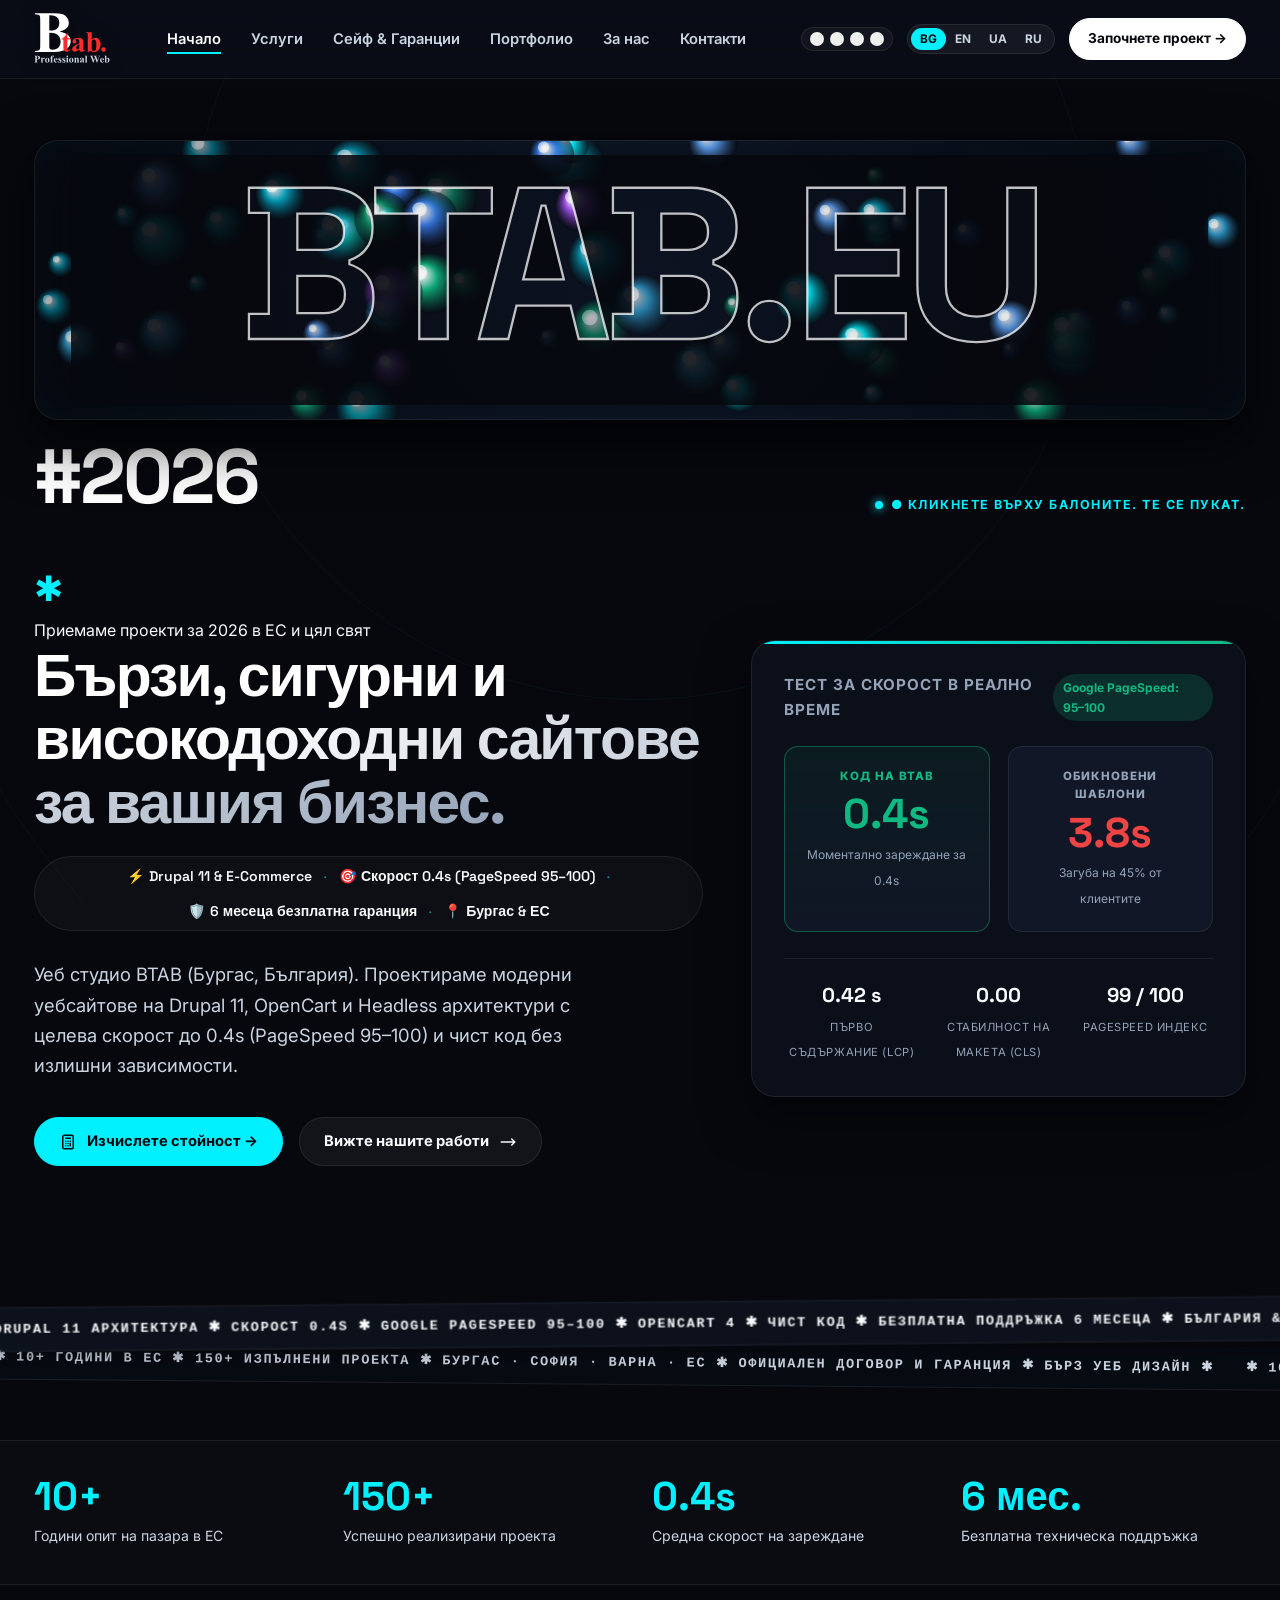
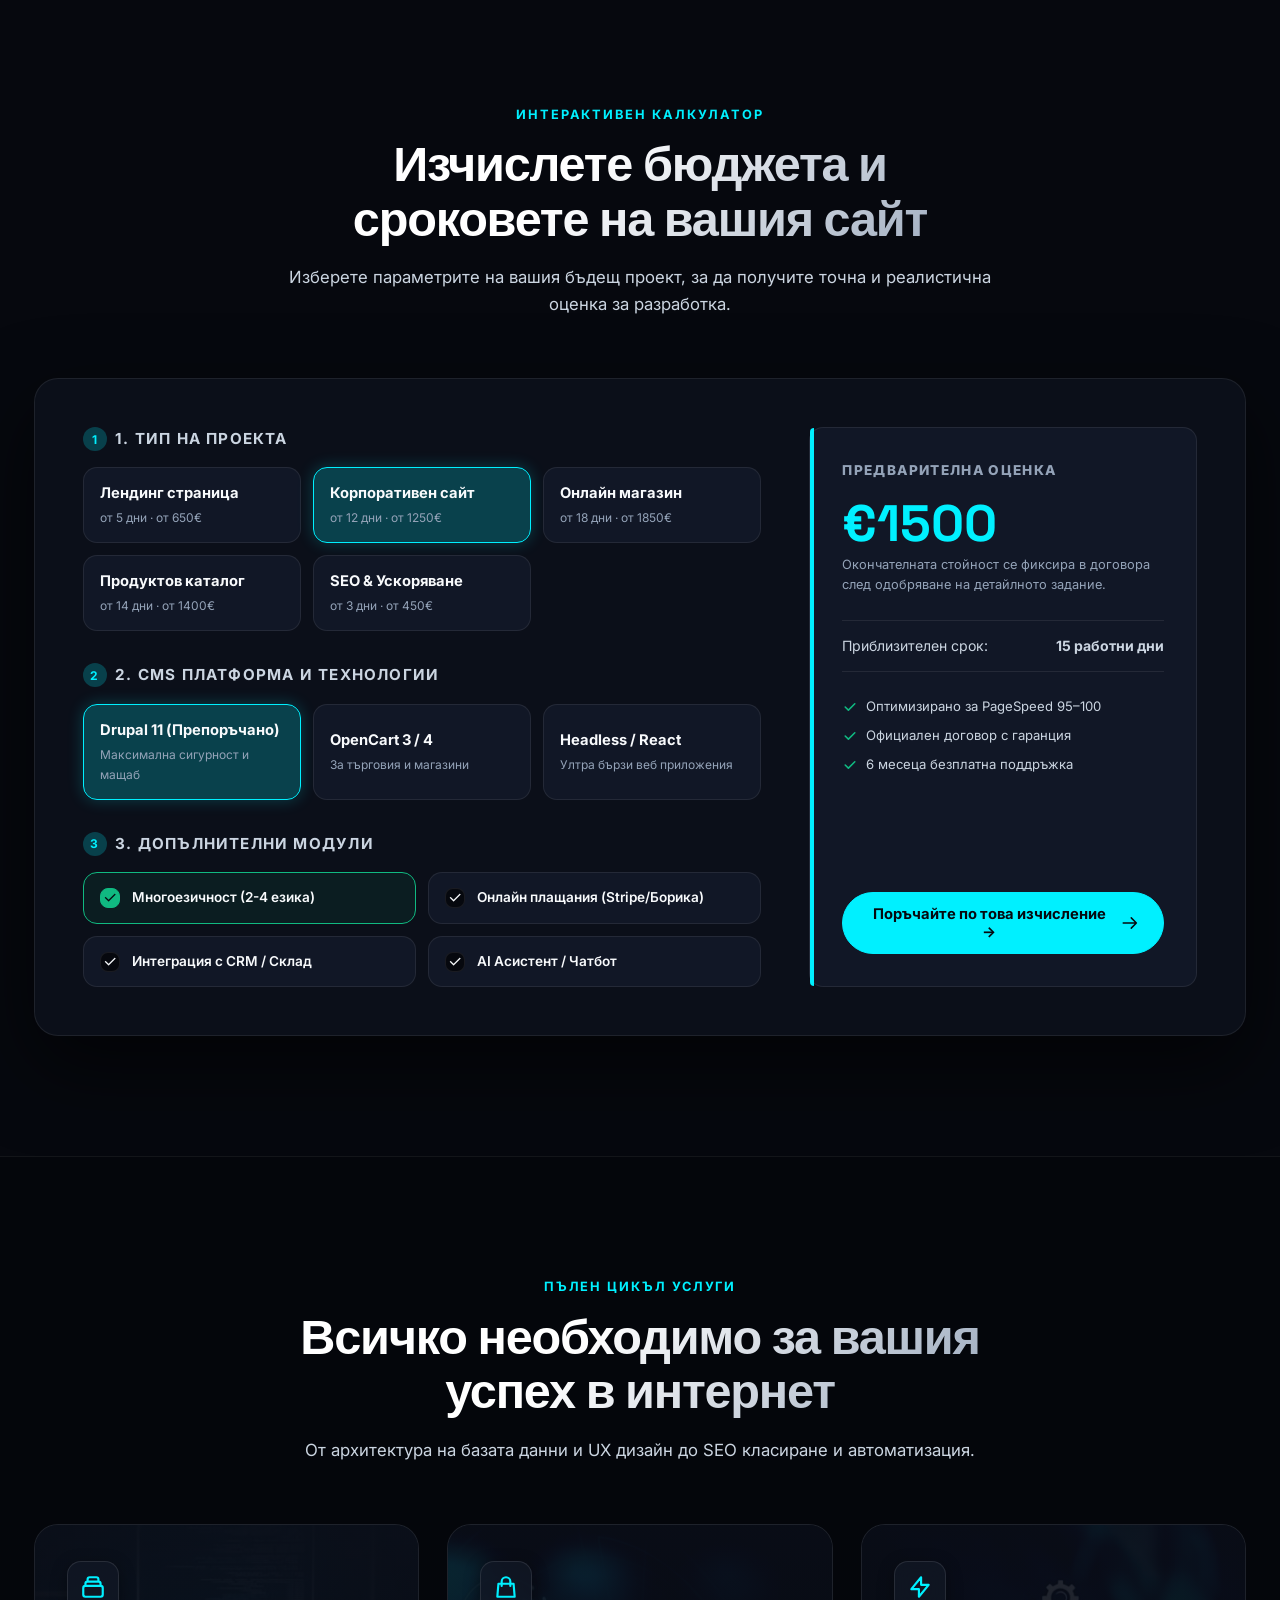
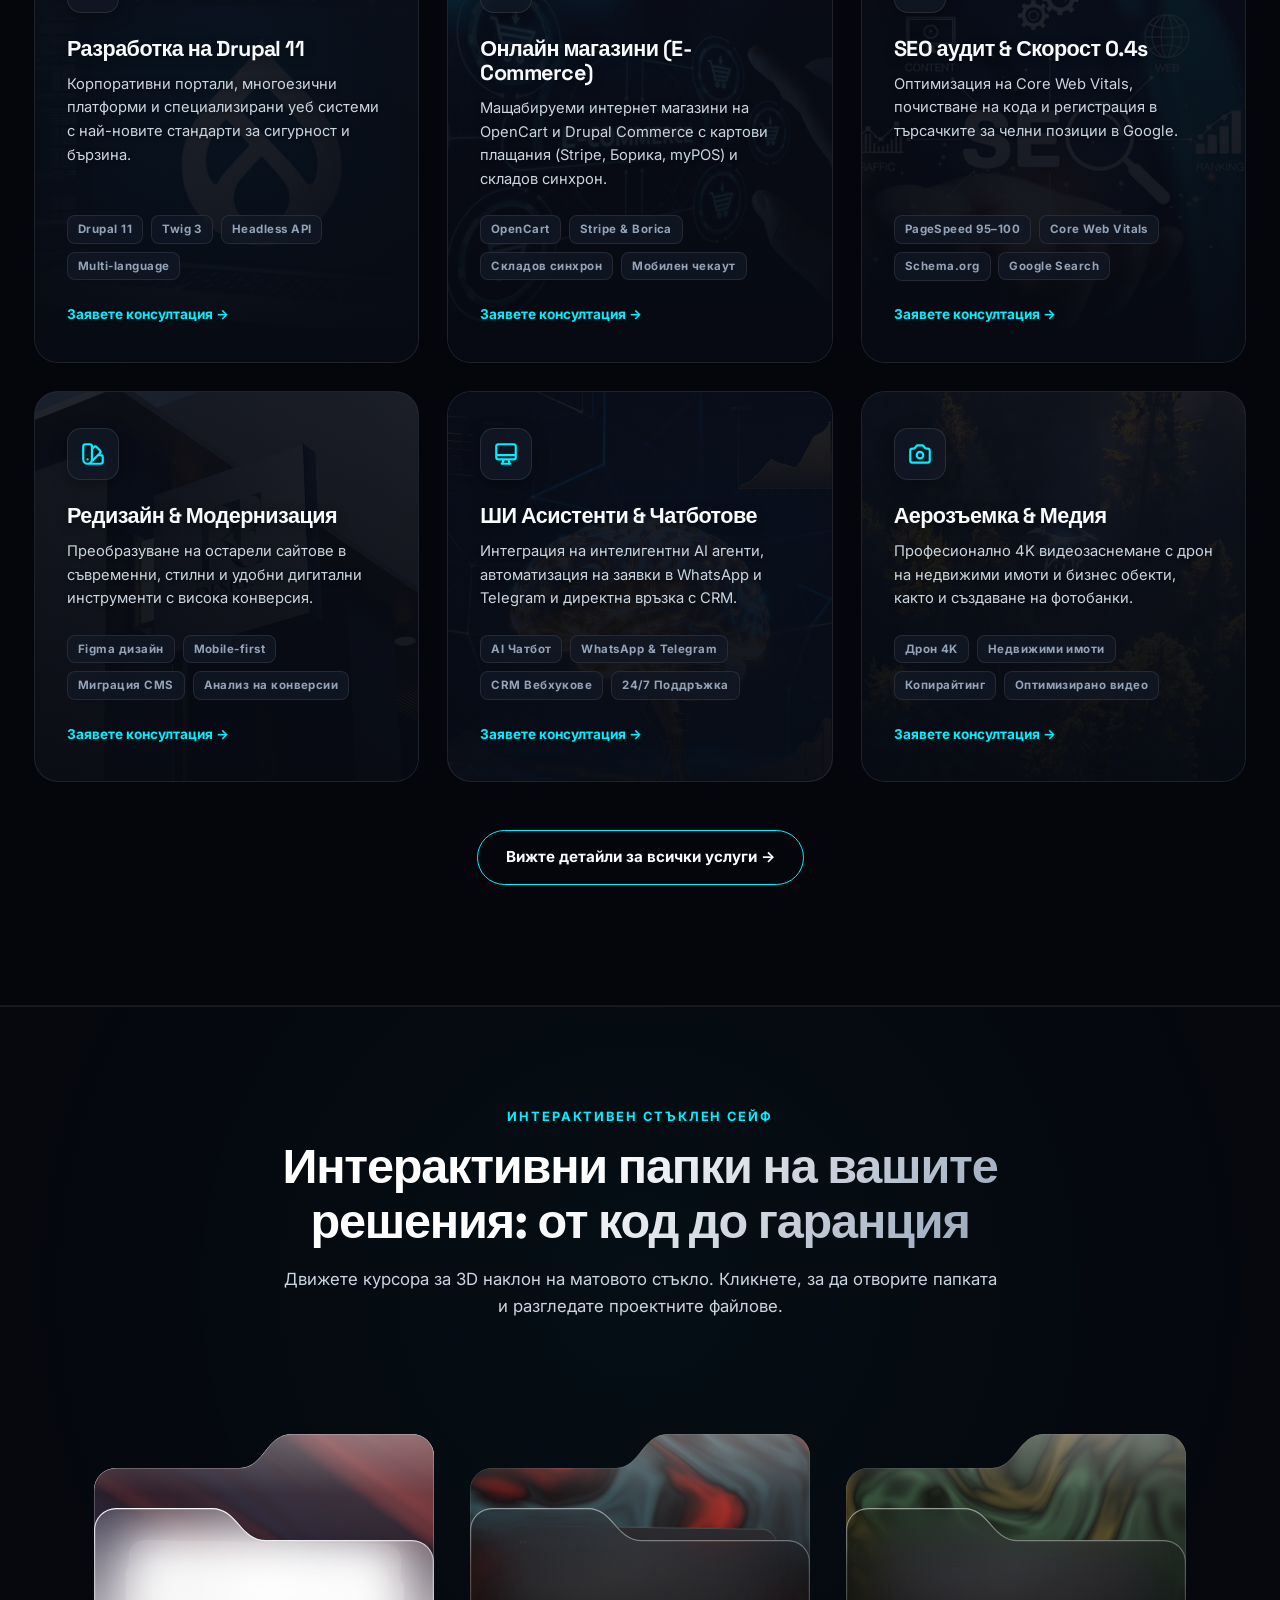
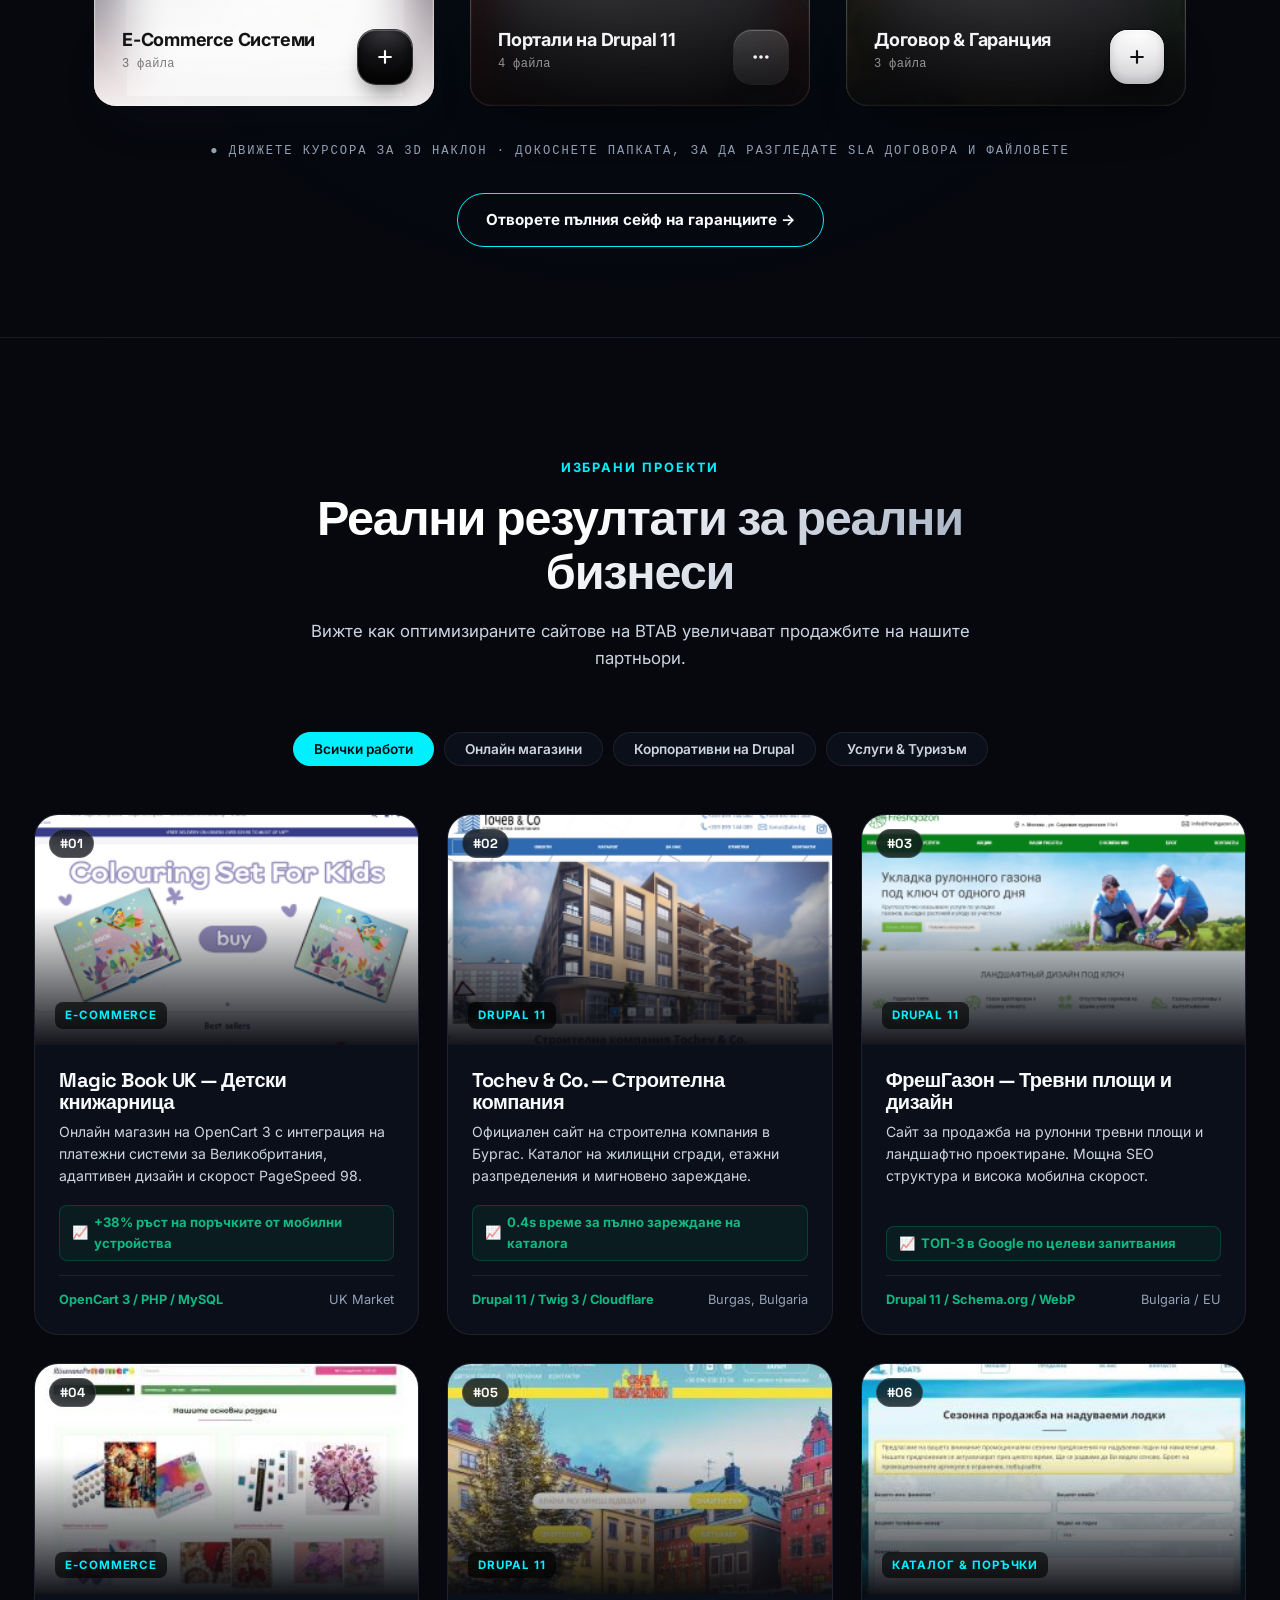
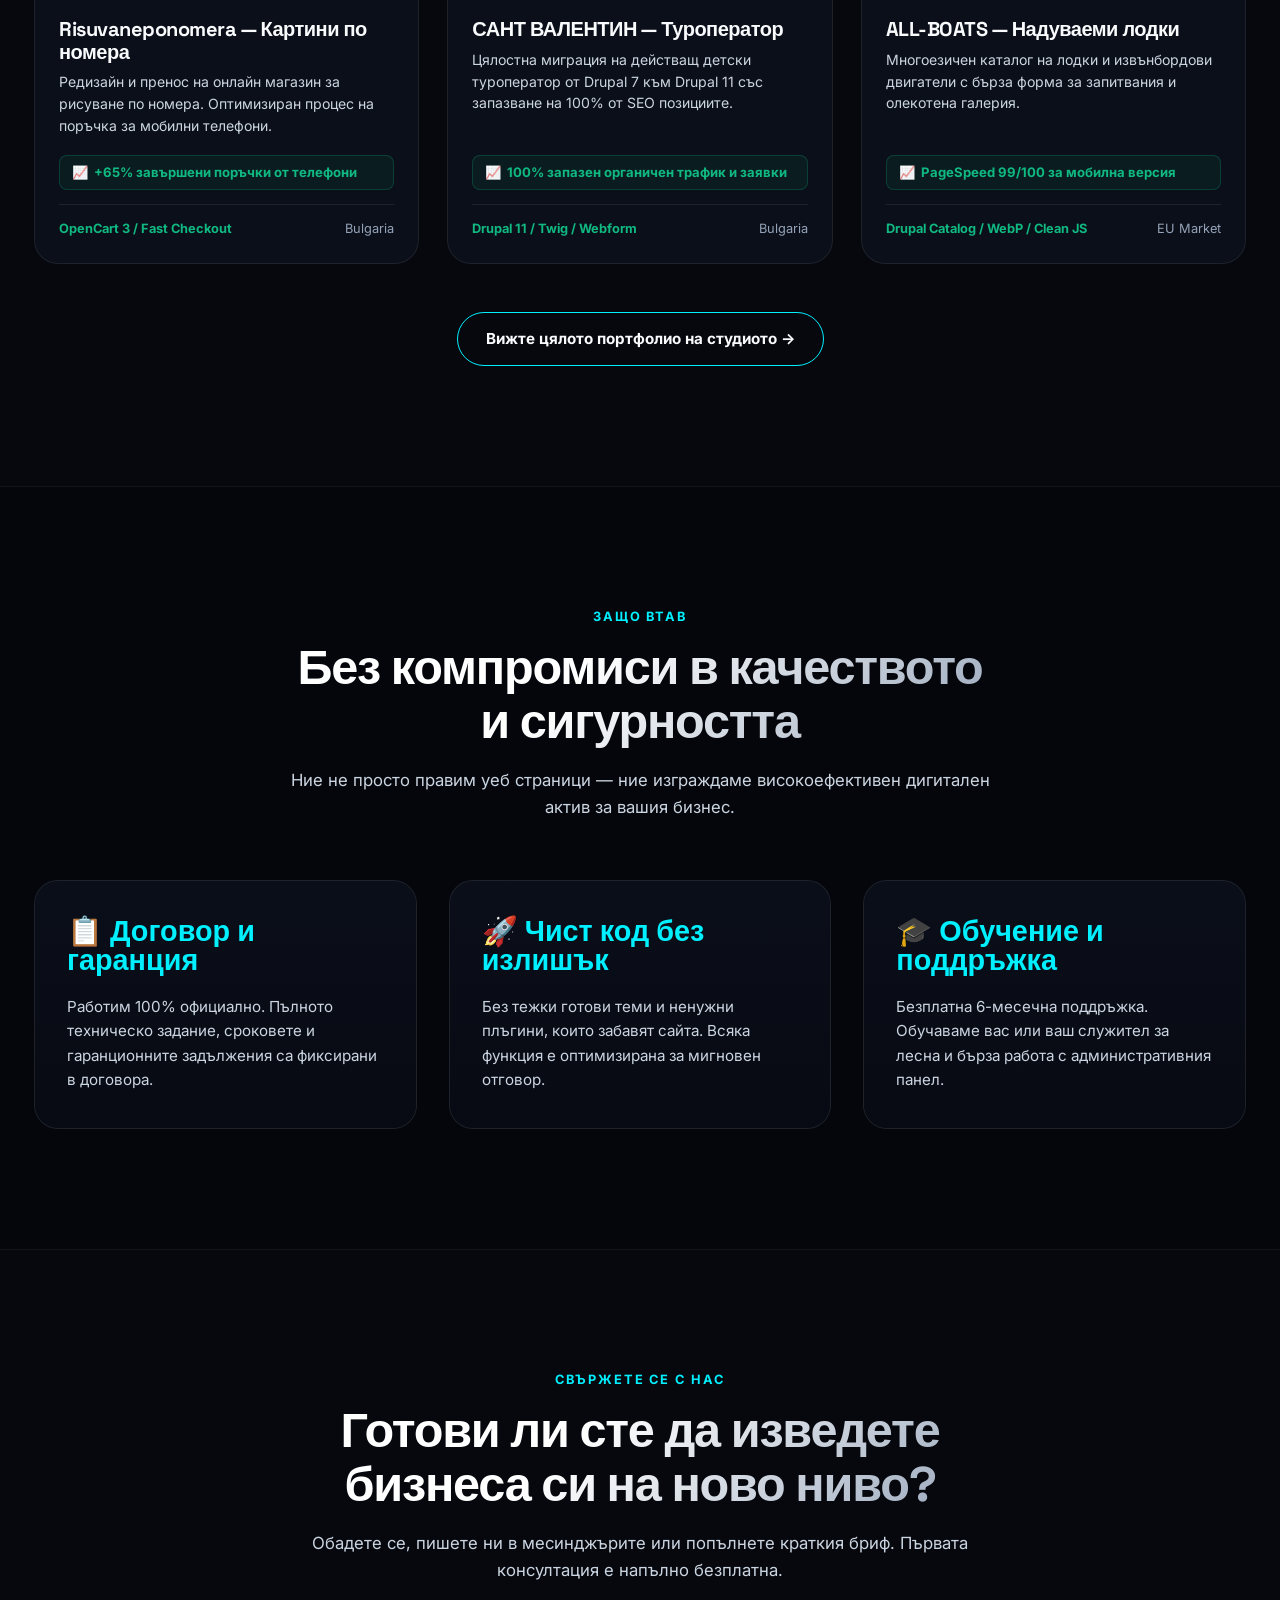
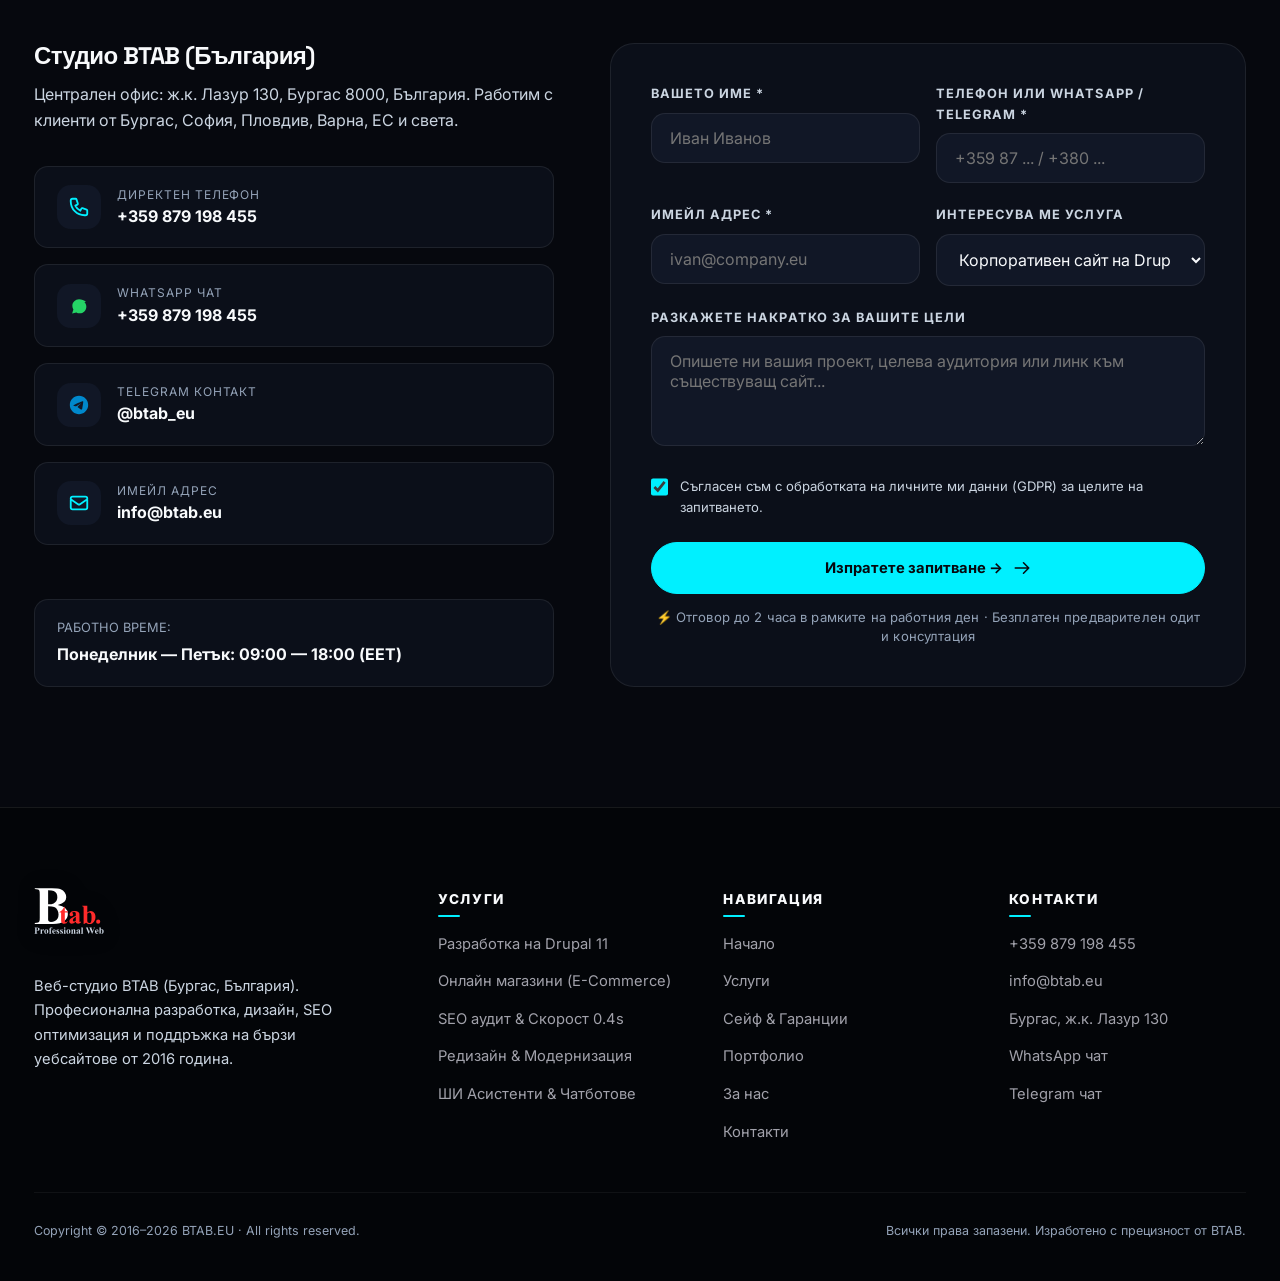
==== commit 43794f06: "feat: add thematic reference photo backgrounds to service blocks with calibrated dark glass overlays" ====
--- a/index.html
+++ b/index.html
@@ -387,7 +387,7 @@
 
       <div class="services-grid">
         <!-- Service 1: Drupal 11 -->
-        <div class="service-card service-card--drupal" style="--card-bg: url('assets/images/services/service-drupal.jpg');">
+        <div class="service-card service-card--drupal">
           <div class="service-icon-wrap">
             <svg width="26" height="26" fill="none" stroke="currentColor" stroke-width="2" viewBox="0 0 24 24">
               <path stroke-linecap="round" stroke-linejoin="round" d="M19 11H5m14 0a2 2 0 012 2v6a2 2 0 01-2 2H5a2 2 0 01-2-2v-6a2 2 0 012-2m14 0V9a2 2 0 00-2-2M5 11V9a2 2 0 012-2m0 0V5a2 2 0 012-2h6a2 2 0 012 2v2M7 7h10"/>
@@ -409,7 +409,7 @@
         </div>
 
         <!-- Service 2: E-Commerce -->
-        <div class="service-card service-card--ecommerce" style="--card-bg: url('assets/images/services/service-ecommerce.jpg');">
+        <div class="service-card service-card--ecommerce">
           <div class="service-icon-wrap">
             <svg width="26" height="26" fill="none" stroke="currentColor" stroke-width="2" viewBox="0 0 24 24">
               <path stroke-linecap="round" stroke-linejoin="round" d="M16 11V7a4 4 0 00-8 0v4M5 9h14l1 12H4L5 9z"/>
@@ -431,7 +431,7 @@
         </div>
 
         <!-- Service 3: Speed & SEO -->
-        <div class="service-card service-card--seo" style="--card-bg: url('assets/images/services/service-seo.jpg');">
+        <div class="service-card service-card--seo">
           <div class="service-icon-wrap">
             <svg width="26" height="26" fill="none" stroke="currentColor" stroke-width="2" viewBox="0 0 24 24">
               <path stroke-linecap="round" stroke-linejoin="round" d="M13 10V3L4 14h7v7l9-11h-7z"/>
@@ -453,7 +453,7 @@
         </div>
 
         <!-- Service 4: UI/UX & Redesign -->
-        <div class="service-card service-card--redesign" style="--card-bg: url('assets/images/services/service-redesign.jpg');">
+        <div class="service-card service-card--redesign">
           <div class="service-icon-wrap">
             <svg width="26" height="26" fill="none" stroke="currentColor" stroke-width="2" viewBox="0 0 24 24">
               <path stroke-linecap="round" stroke-linejoin="round" d="M7 21a4 4 0 01-4-4V5a2 2 0 012-2h4a2 2 0 012 2v12a4 4 0 01-4 4zm0 0h12a2 2 0 002-2v-4a2 2 0 00-2-2h-2.343M11 7.343l1.657-1.657a2 2 0 012.828 0l2.829 2.829a2 2 0 010 2.828l-8.486 8.485M7 17h.01"/>
@@ -475,7 +475,7 @@
         </div>
 
         <!-- Service 5: AI & Automation -->
-        <div class="service-card service-card--ai" style="--card-bg: url('assets/images/services/service-ai.jpg');">
+        <div class="service-card service-card--ai">
           <div class="service-icon-wrap">
             <svg width="26" height="26" fill="none" stroke="currentColor" stroke-width="2" viewBox="0 0 24 24">
               <path stroke-linecap="round" stroke-linejoin="round" d="M9.75 17L9 20l-1 1h8l-1-1-.75-3M3 13h18M5 17h14a2 2 0 002-2V5a2 2 0 00-2-2H5a2 2 0 00-2 2v10a2 2 0 002 2z"/>
@@ -497,7 +497,7 @@
         </div>
 
         <!-- Service 6: Aerial & Media -->
-        <div class="service-card service-card--drone" style="--card-bg: url('assets/images/services/service-drone.jpg');">
+        <div class="service-card service-card--drone">
           <div class="service-icon-wrap">
             <svg width="26" height="26" fill="none" stroke="currentColor" stroke-width="2" viewBox="0 0 24 24">
               <path stroke-linecap="round" stroke-linejoin="round" d="M3 9a2 2 0 012-2h.93a2 2 0 001.664-.89l.812-1.22A2 2 0 0110.07 4h3.86a2 2 0 011.664.89l.812 1.22A2 2 0 0018.07 7H19a2 2 0 012 2v9a2 2 0 01-2 2H5a2 2 0 01-2-2V9z"/>
--- a/css/main.css
+++ b/css/main.css
@@ -1084,7 +1084,6 @@
   flex-direction: column;
   position: relative;
   overflow: hidden;
-  isolation: isolate;
 }
 
 /* Thematic background photo layer */
@@ -1096,10 +1095,10 @@
   background-size: cover;
   background-position: center;
   background-repeat: no-repeat;
-  opacity: 0.28;
+  opacity: 0.38;
   filter: brightness(0.92) contrast(1.15) saturate(1.15);
   transition: transform 0.75s cubic-bezier(0.16, 1, 0.3, 1), opacity 0.4s ease, filter 0.4s ease;
-  z-index: -2;
+  z-index: 1;
 }
 
 /* Dark glass gradient overlay for 100% typography contrast */
@@ -1109,10 +1108,10 @@
   inset: 0;
   background: linear-gradient(
     180deg,
-    rgba(10, 14, 25, 0.78) 0%,
-    rgba(7, 10, 18, 0.94) 100%
+    rgba(10, 14, 25, 0.72) 0%,
+    rgba(7, 10, 18, 0.90) 100%
   );
-  z-index: -1;
+  z-index: 2;
   pointer-events: none;
   transition: background 0.4s ease;
 }
@@ -1124,42 +1123,50 @@
 }
 
 .service-card:hover::before {
-  opacity: 0.48;
-  transform: scale(1.06);
+  opacity: 0.58;
+  transform: scale(1.08);
   filter: brightness(1.02) contrast(1.22) saturate(1.2);
 }
 
 .service-card:hover::after {
   background: linear-gradient(
     180deg,
-    rgba(10, 14, 25, 0.64) 0%,
-    rgba(7, 10, 18, 0.88) 100%
+    rgba(10, 14, 25, 0.55) 0%,
+    rgba(7, 10, 18, 0.82) 100%
   );
 }
 
+/* Lift all content elements above background layers */
+.service-card > * {
+  position: relative;
+  z-index: 3;
+}
+
 /* Service Card Thematic Image Assignments */
-.service-card--drupal {
-  --card-bg: url('../assets/images/services/service-drupal.jpg');
-}
-.service-card--ecommerce {
-  --card-bg: url('../assets/images/services/service-ecommerce.jpg');
-}
-.service-card--seo {
-  --card-bg: url('../assets/images/services/service-seo.jpg');
-}
-.service-card--redesign {
-  --card-bg: url('../assets/images/services/service-redesign.jpg');
-}
-.service-card--ai {
-  --card-bg: url('../assets/images/services/service-ai.jpg');
-}
-.service-card--ai::before {
+.service-card--drupal::before,
+.service-full-card.service-card--drupal::before {
+  background-image: url('../assets/images/services/service-drupal.jpg');
+}
+.service-card--ecommerce::before,
+.service-full-card.service-card--ecommerce::before {
+  background-image: url('../assets/images/services/service-ecommerce.jpg');
+}
+.service-card--seo::before,
+.service-full-card.service-card--seo::before {
+  background-image: url('../assets/images/services/service-seo.jpg');
+}
+.service-card--redesign::before,
+.service-full-card.service-card--redesign::before {
+  background-image: url('../assets/images/services/service-redesign.jpg');
+}
+.service-card--ai::before,
+.service-full-card.service-card--ai::before {
+  background-image: url('../assets/images/services/service-ai.jpg');
   background-position: center 32%;
 }
-.service-card--drone {
-  --card-bg: url('../assets/images/services/service-drone.jpg');
-}
-.service-card--drone::before {
+.service-card--drone::before,
+.service-full-card.service-card--drone::before {
+  background-image: url('../assets/images/services/service-drone.jpg');
   background-position: center 36%;
 }
 
@@ -2386,7 +2393,6 @@
   margin-bottom: 40px;
   position: relative;
   overflow: hidden;
-  isolation: isolate;
   transition: all var(--transition-normal);
 }
 
@@ -2398,10 +2404,10 @@
   background-size: cover;
   background-position: center;
   background-repeat: no-repeat;
-  opacity: 0.16;
-  filter: brightness(0.85) contrast(1.15) saturate(1.1);
+  opacity: 0.28;
+  filter: brightness(0.9) contrast(1.15) saturate(1.15);
   transition: transform 0.75s cubic-bezier(0.16, 1, 0.3, 1), opacity 0.4s ease;
-  z-index: -2;
+  z-index: 1;
 }
 
 .service-full-card::after {
@@ -2410,10 +2416,10 @@
   inset: 0;
   background: linear-gradient(
     180deg,
-    rgba(10, 14, 25, 0.85) 0%,
-    rgba(7, 10, 18, 0.96) 100%
+    rgba(10, 14, 25, 0.78) 0%,
+    rgba(7, 10, 18, 0.94) 100%
   );
-  z-index: -1;
+  z-index: 2;
   pointer-events: none;
 }
 
@@ -2423,8 +2429,13 @@
 }
 
 .service-full-card:hover::before {
-  opacity: 0.28;
+  opacity: 0.45;
   transform: scale(1.03);
+}
+
+.service-full-card > * {
+  position: relative;
+  z-index: 3;
 }
 
 .service-full-header {
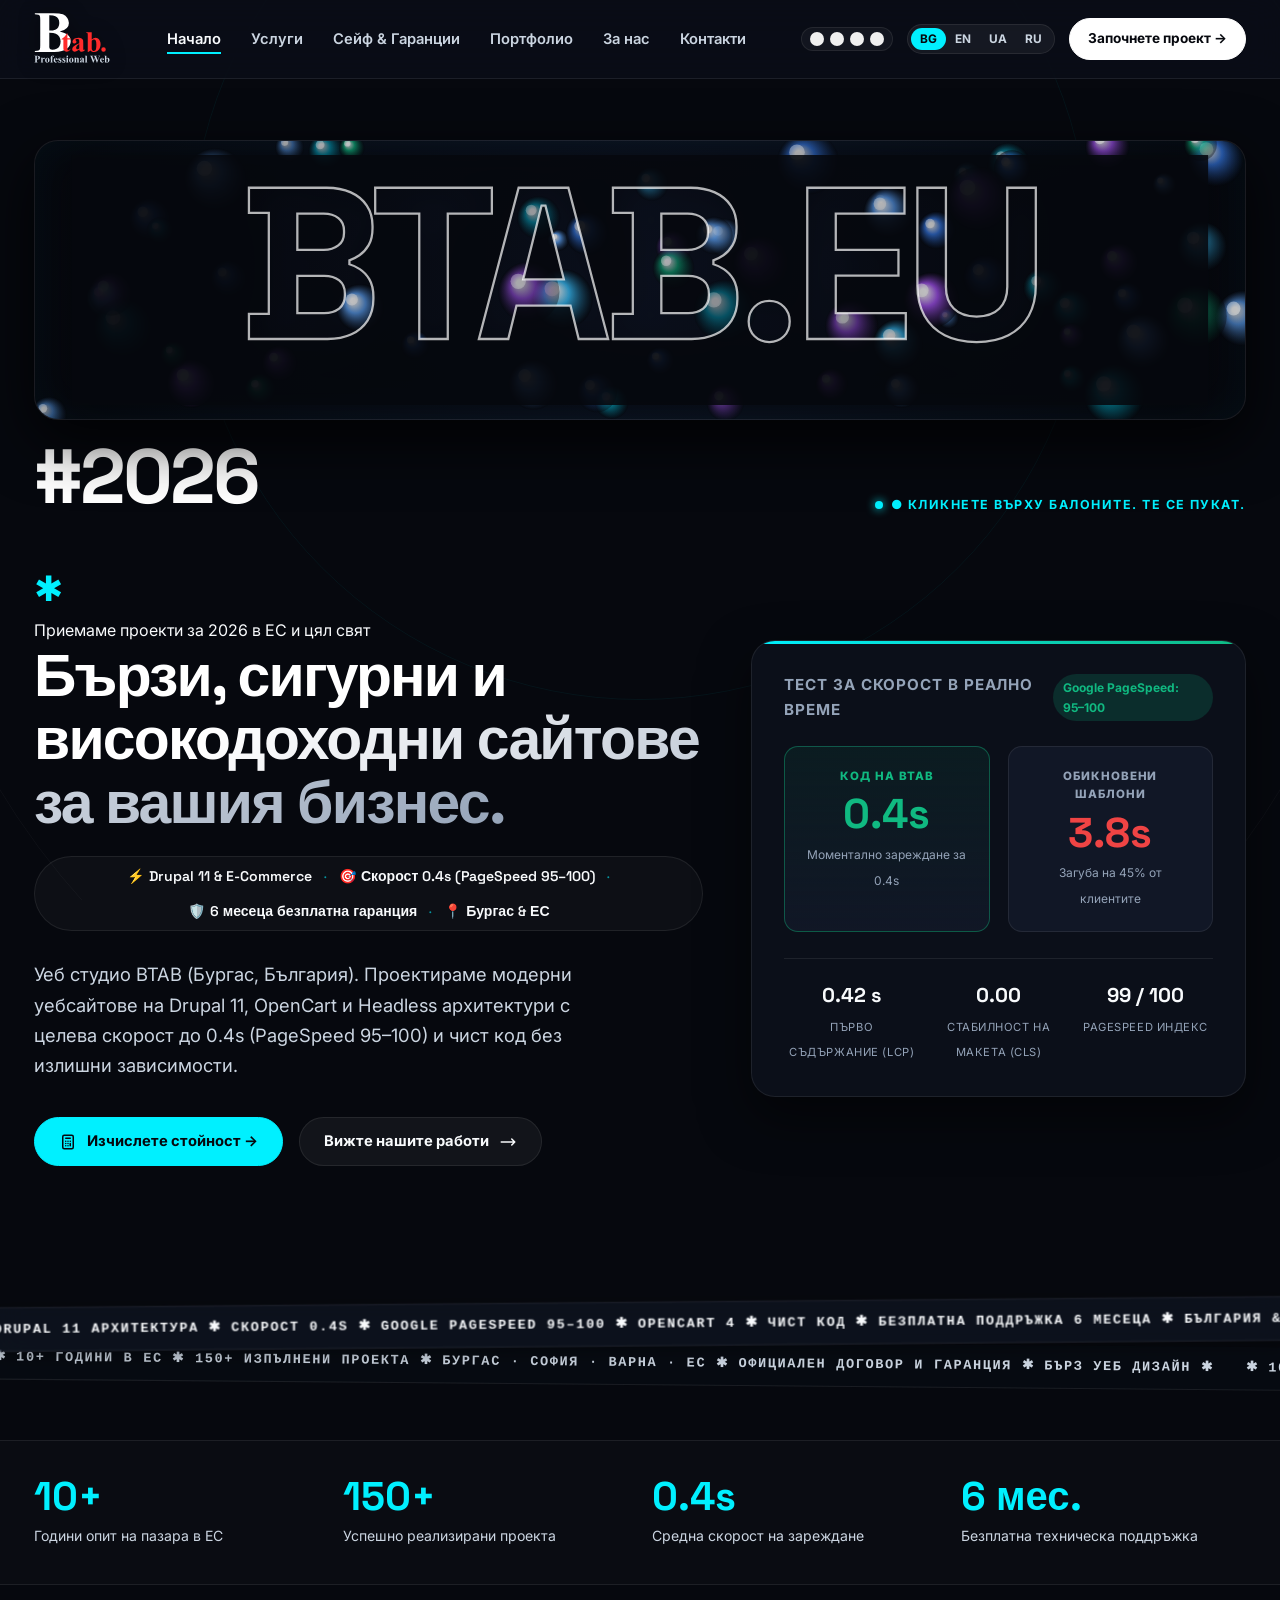
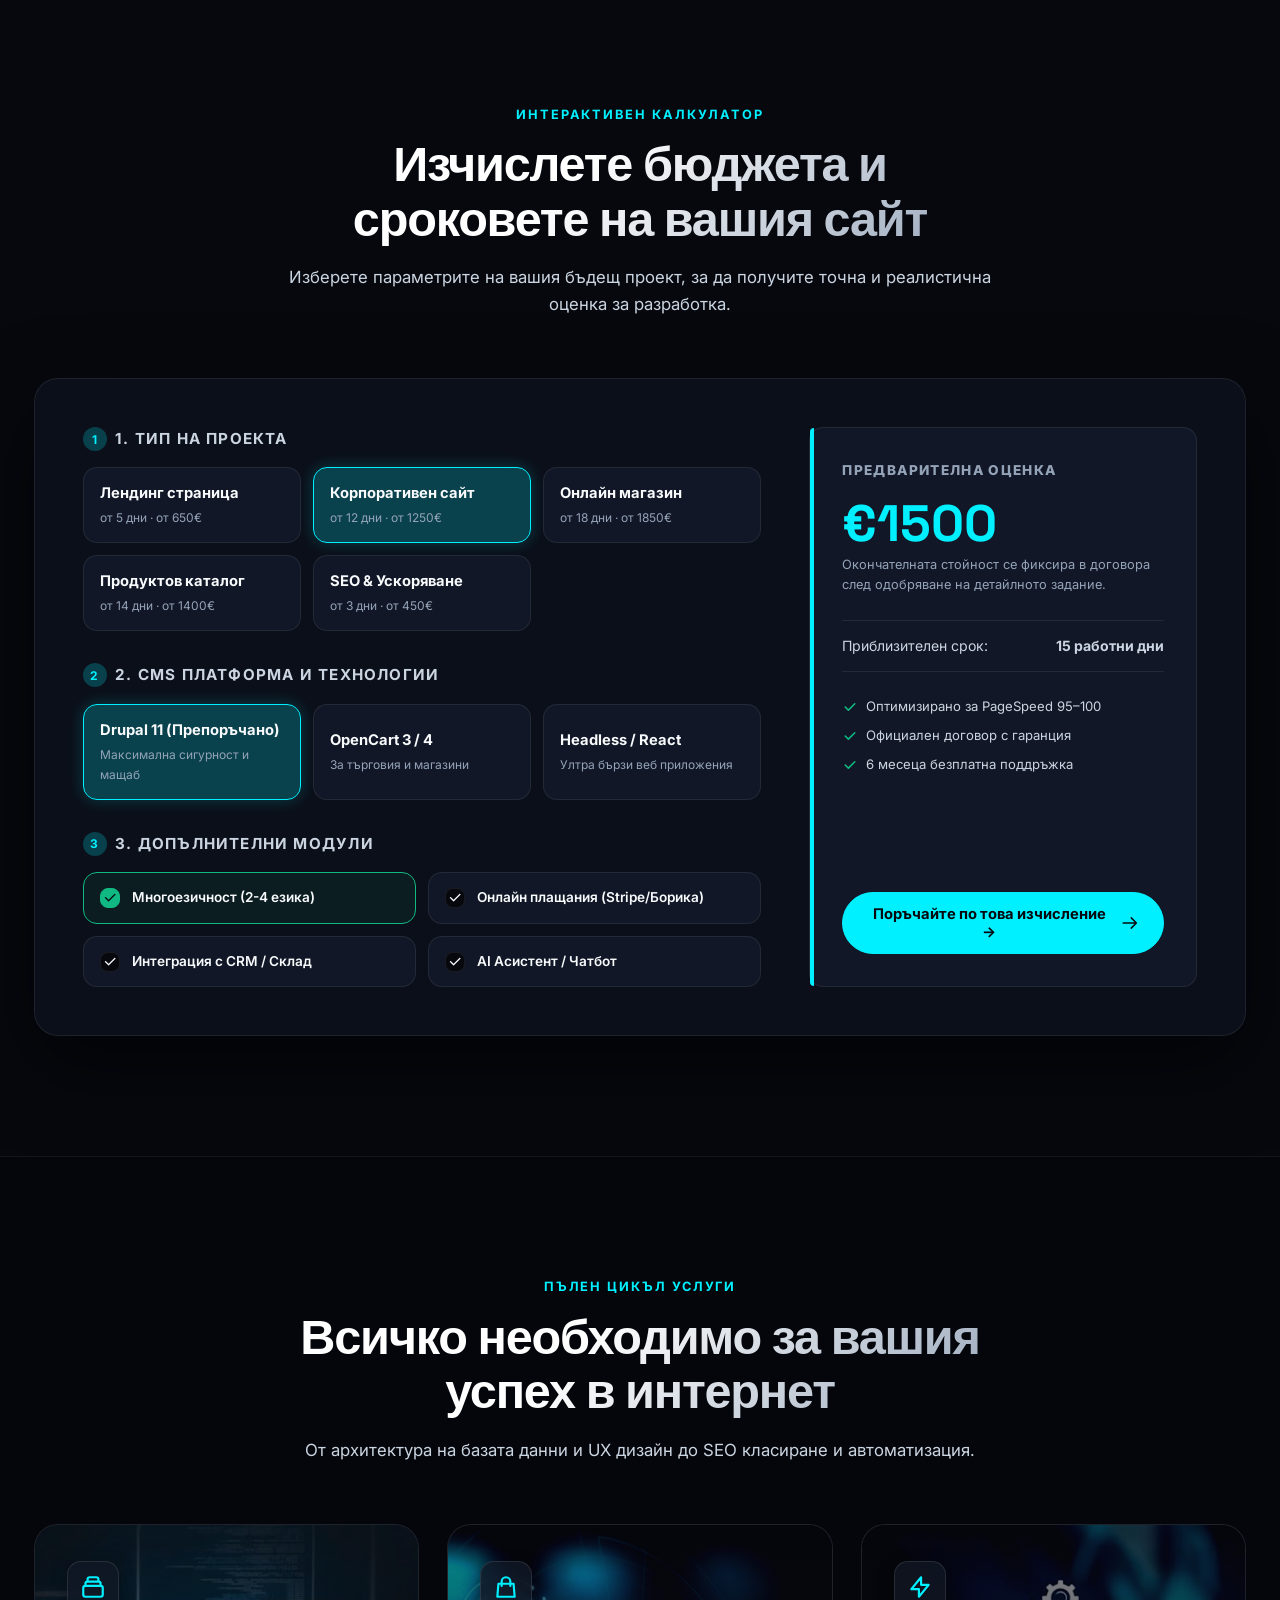
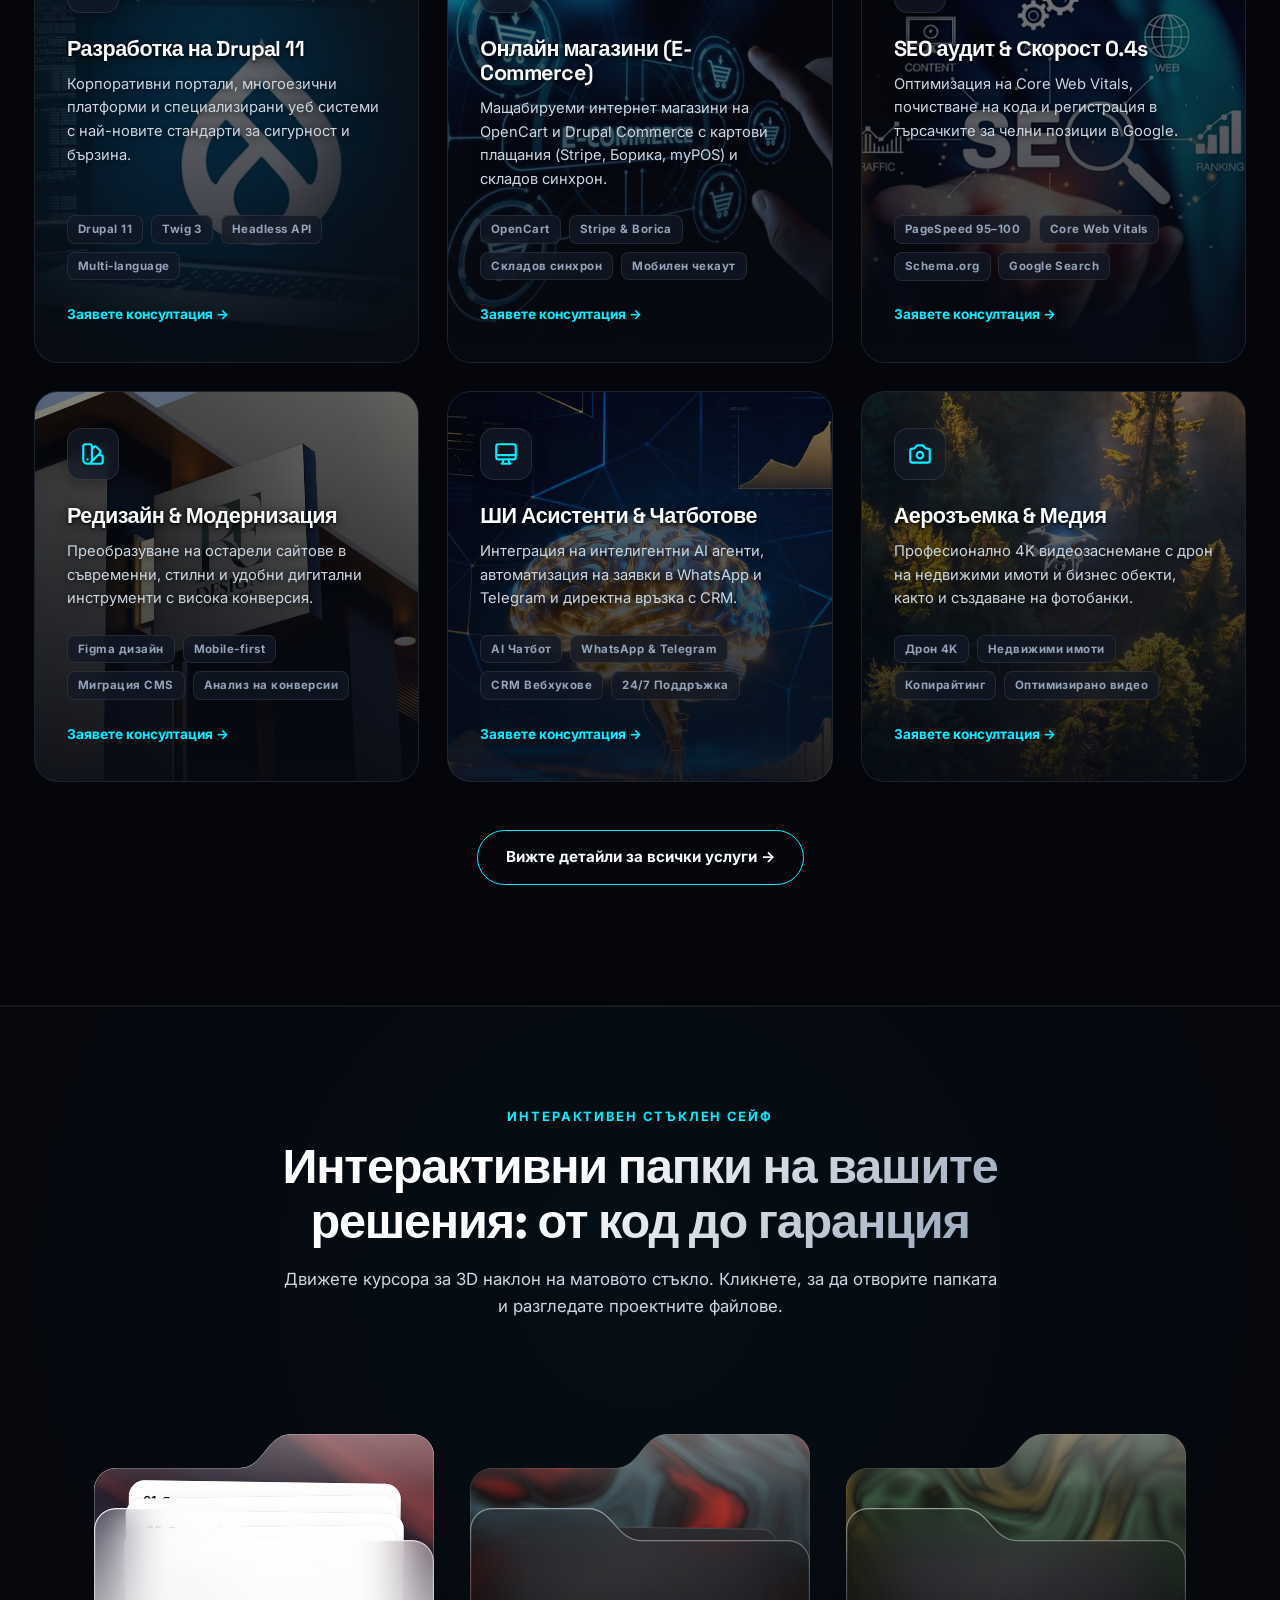
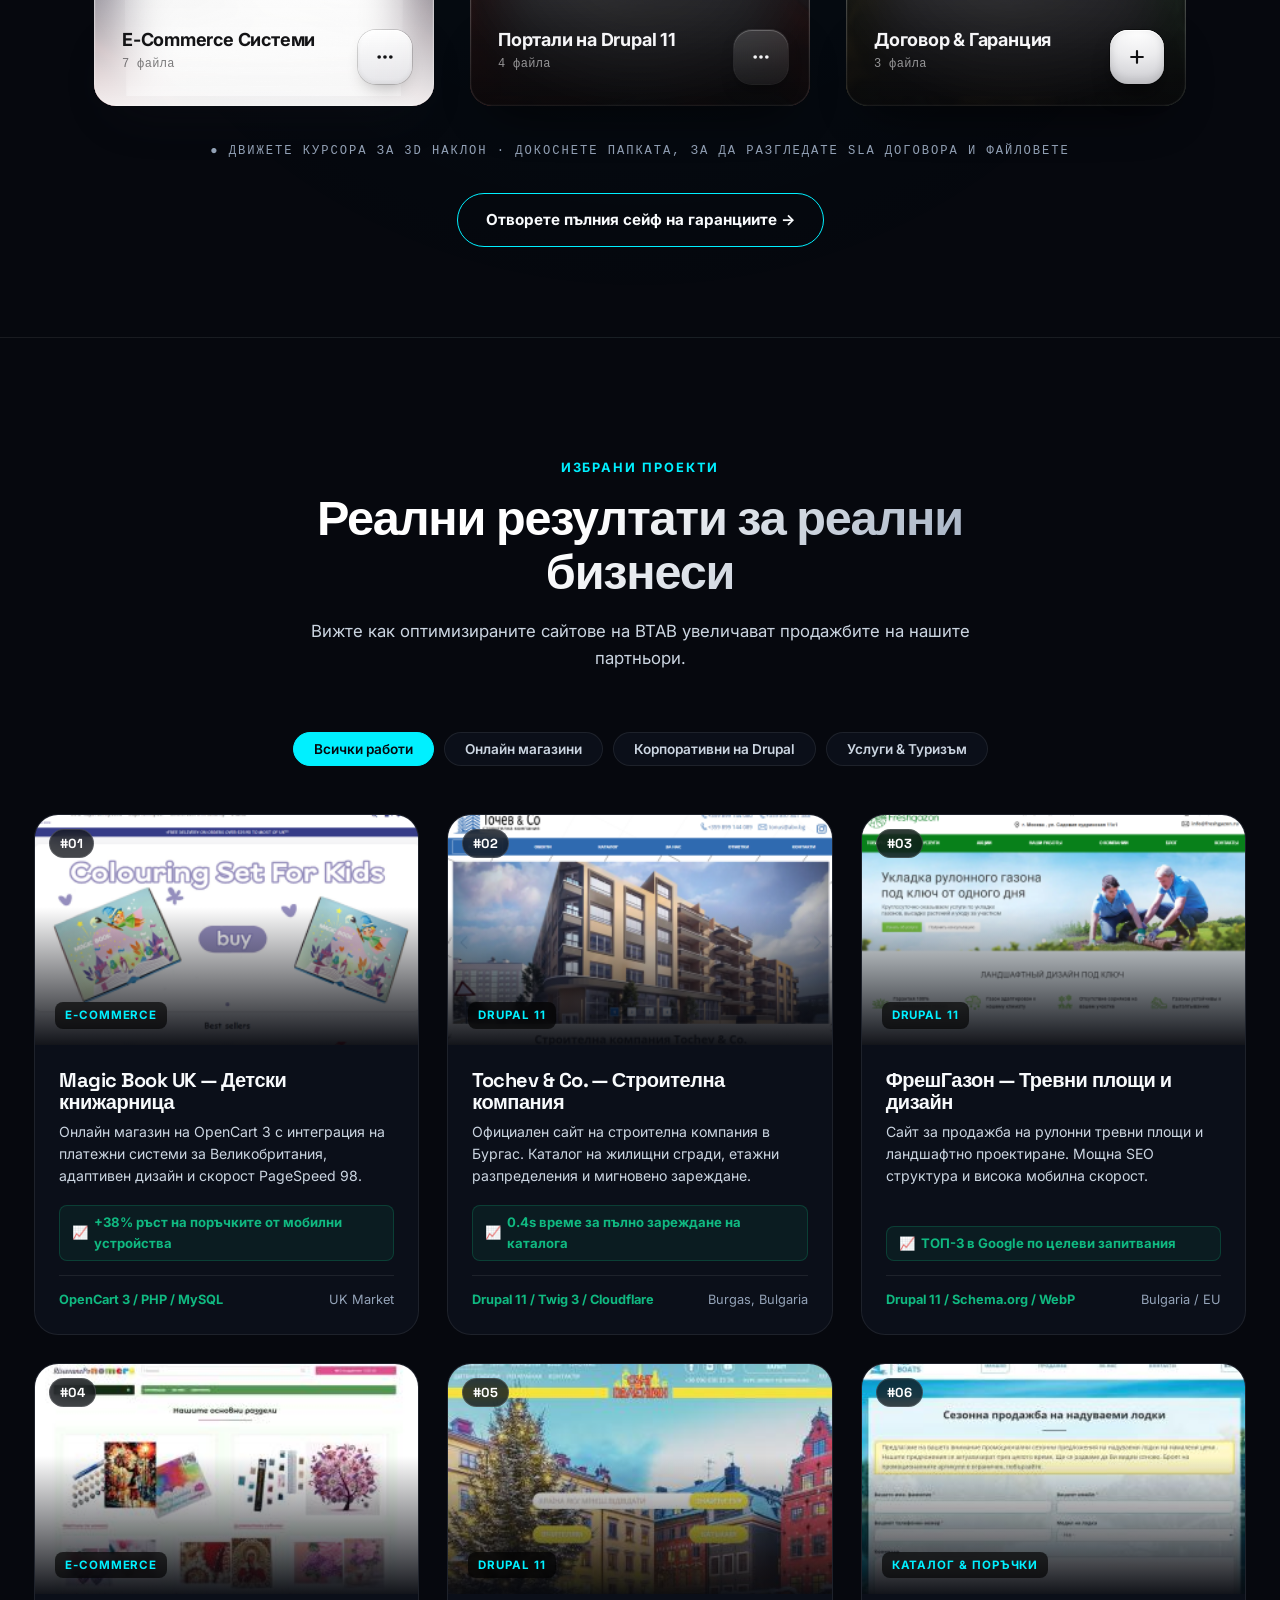
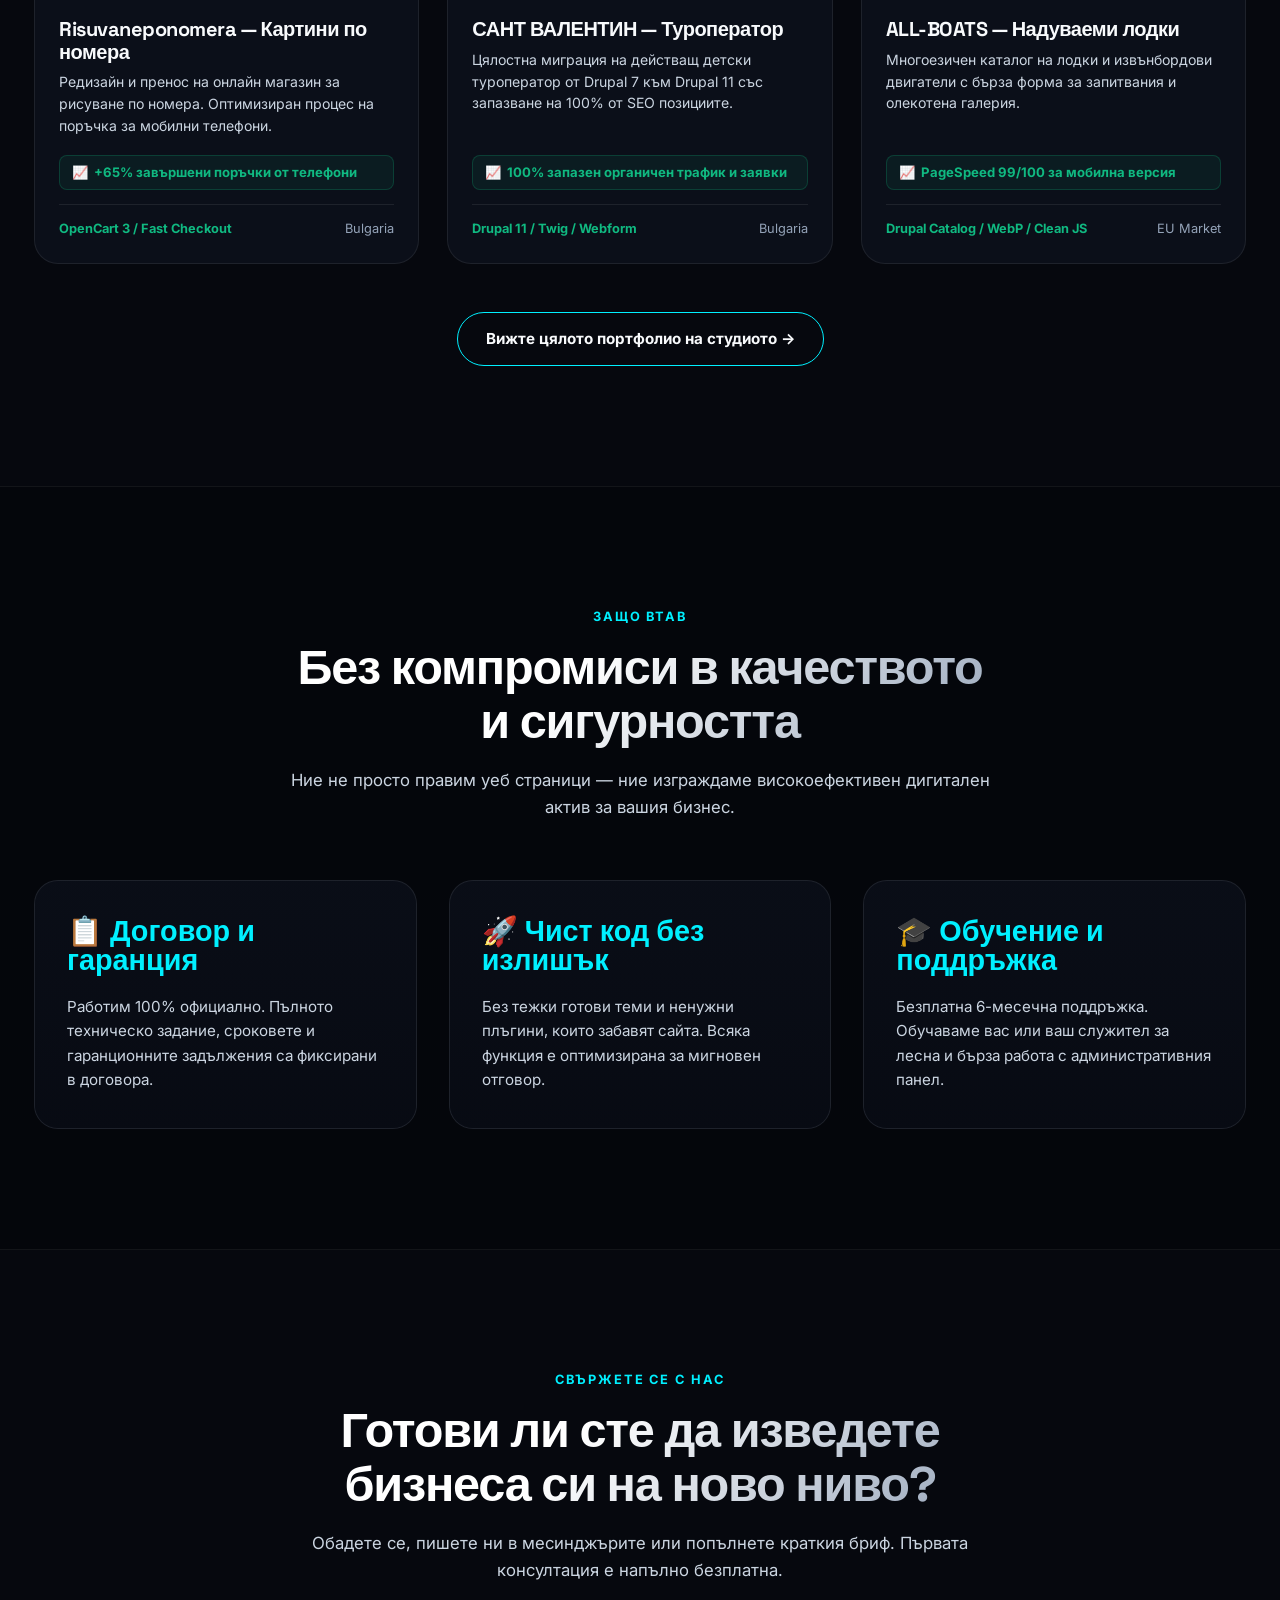
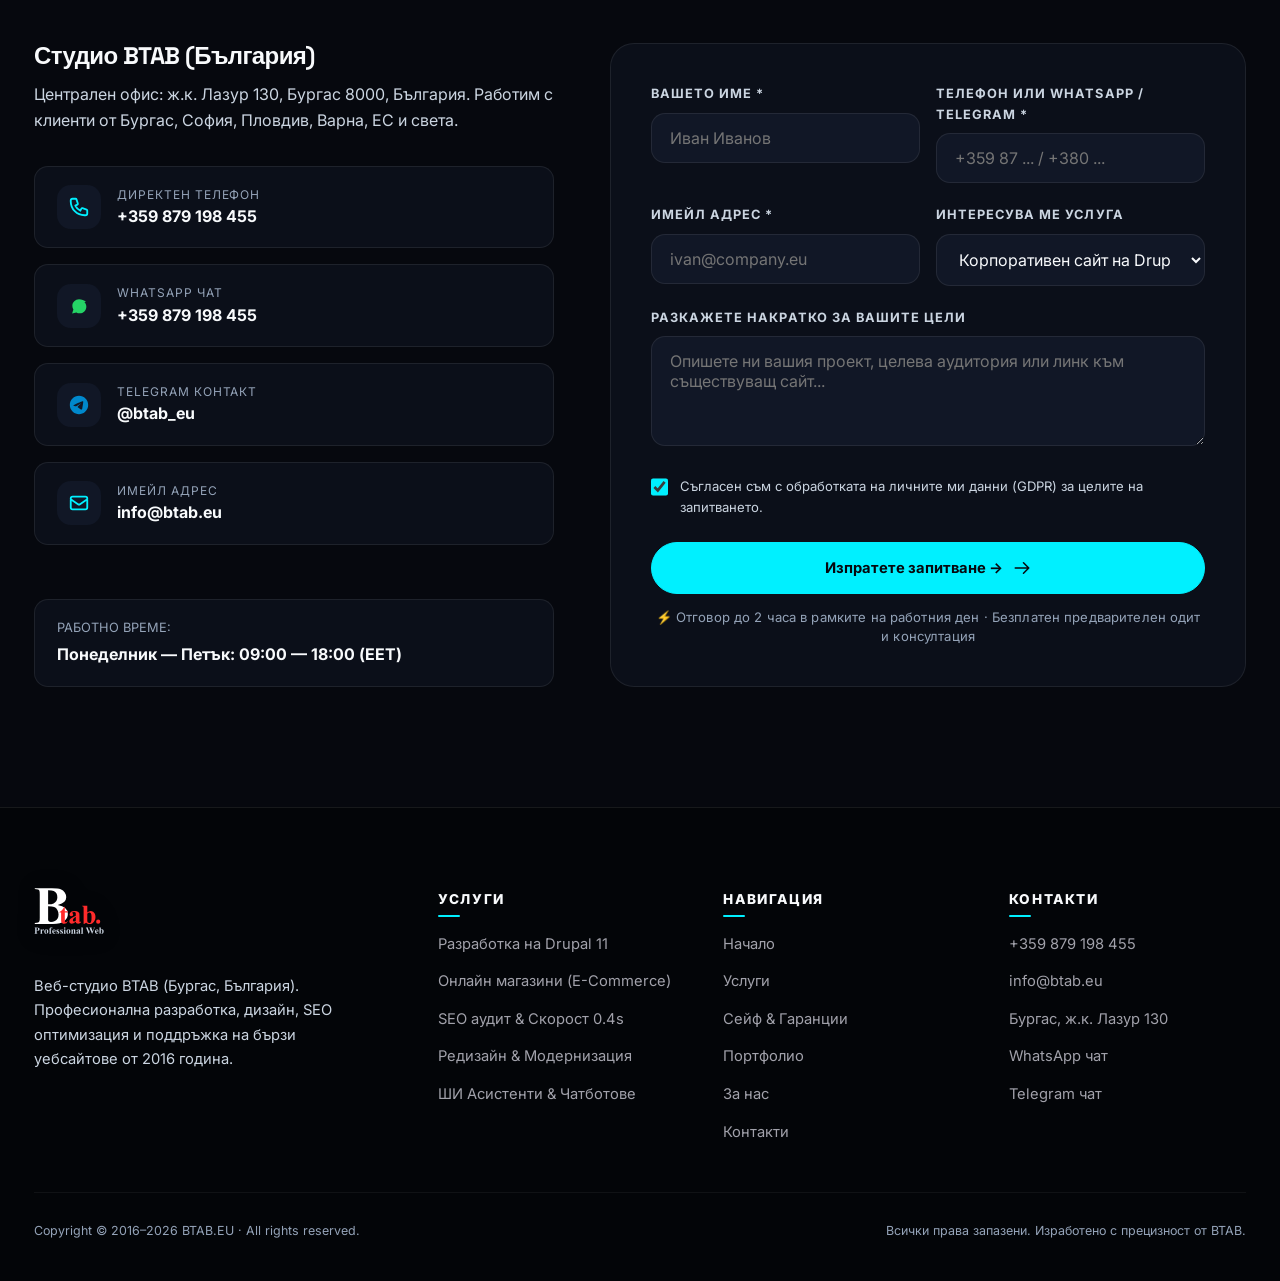
==== commit a24812d7: "feat: add interactive cursor spotlight and dynamic neon glow to BTAB.EU hero banner preserving physi" ====
--- a/index.html
+++ b/index.html
@@ -100,9 +100,16 @@
                   <rect width="1000" height="220" fill="white" />
                   <text x="500" y="162" text-anchor="middle" font-family="'Space Grotesk', sans-serif" font-size="190" font-weight="900" letter-spacing="-0.04em" fill="black">BTAB.EU</text>
                 </mask>
+                <radialGradient id="cursor-stroke-glow" cx="50%" cy="50%" r="22%" fx="50%" fy="50%">
+                  <stop offset="0%" stop-color="#00f0ff" stop-opacity="1" />
+                  <stop offset="35%" stop-color="#38bdf8" stop-opacity="0.85" />
+                  <stop offset="70%" stop-color="#a855f7" stop-opacity="0.45" />
+                  <stop offset="100%" stop-color="#ffffff" stop-opacity="0" />
+                </radialGradient>
               </defs>
               <rect width="1000" height="220" fill="#06080e" fill-opacity="0.88" mask="url(#btab-mask)" />
-              <text x="500" y="162" text-anchor="middle" font-family="'Space Grotesk', sans-serif" font-size="190" font-weight="900" letter-spacing="-0.04em" fill="none" stroke="rgba(255,255,255,0.75)" stroke-width="2">BTAB.EU</text>
+              <text x="500" y="162" text-anchor="middle" font-family="'Space Grotesk', sans-serif" font-size="190" font-weight="900" letter-spacing="-0.04em" fill="none" stroke="rgba(255,255,255,0.70)" stroke-width="2">BTAB.EU</text>
+              <text id="btab-glow-text" x="500" y="162" text-anchor="middle" font-family="'Space Grotesk', sans-serif" font-size="190" font-weight="900" letter-spacing="-0.04em" fill="none" stroke="url(#cursor-stroke-glow)" stroke-width="3" opacity="0">BTAB.EU</text>
             </svg>
           </div>
         </div>
--- a/css/main.css
+++ b/css/main.css
@@ -444,6 +444,47 @@
   align-items: center;
   justify-content: center;
   box-shadow: 0 20px 60px rgba(0, 0, 0, 0.8), inset 0 0 40px rgba(0, 240, 255, 0.04);
+  transition: border-color 0.3s ease, box-shadow 0.3s ease;
+}
+
+/* Ambient glass reflection spotlight following the mouse */
+.bubble-wordmark-wrapper::before {
+  content: '';
+  position: absolute;
+  inset: 0;
+  border-radius: inherit;
+  background: radial-gradient(
+    320px circle at var(--mouse-x, -500px) var(--mouse-y, -500px),
+    rgba(0, 240, 255, 0.16) 0%,
+    rgba(99, 102, 241, 0.08) 45%,
+    transparent 80%
+  );
+  pointer-events: none;
+  z-index: 1;
+  opacity: var(--mouse-active, 0);
+  transition: opacity 0.3s ease;
+}
+
+/* Dynamic neon perimeter border spotlight */
+.bubble-wordmark-wrapper::after {
+  content: '';
+  position: absolute;
+  inset: -1px;
+  border-radius: inherit;
+  padding: 1px;
+  background: radial-gradient(
+    280px circle at var(--mouse-x, -500px) var(--mouse-y, -500px),
+    rgba(0, 240, 255, 0.95) 0%,
+    rgba(168, 85, 247, 0.5) 40%,
+    transparent 75%
+  );
+  -webkit-mask: linear-gradient(#fff 0 0) content-box, linear-gradient(#fff 0 0);
+  -webkit-mask-composite: xor;
+  mask-composite: exclude;
+  pointer-events: none;
+  z-index: 5;
+  opacity: var(--mouse-active, 0);
+  transition: opacity 0.35s ease;
 }
 
 /* Canvas where bubbles bounce and pop */
@@ -453,6 +494,7 @@
   width: 100%;
   height: 100%;
   cursor: pointer;
+  z-index: 2;
 }
 
 /* SVG Text Mask overlay */
@@ -465,12 +507,20 @@
   display: flex;
   align-items: center;
   justify-content: center;
+  z-index: 3;
 }
 
 .wordmark-svg-text {
   width: 94%;
   height: auto;
   user-select: none;
+  filter: drop-shadow(0 4px 20px rgba(0, 0, 0, 0.5));
+}
+
+#btab-glow-text {
+  filter: drop-shadow(0 0 10px rgba(0, 240, 255, 0.85)) drop-shadow(0 0 24px rgba(56, 189, 248, 0.5));
+  pointer-events: none;
+  transition: opacity 0.25s ease;
 }
 
 .bubble-hero-meta {
@@ -1095,8 +1145,8 @@
   background-size: cover;
   background-position: center;
   background-repeat: no-repeat;
-  opacity: 0.38;
-  filter: brightness(0.92) contrast(1.15) saturate(1.15);
+  opacity: 0.72;
+  filter: brightness(0.98) contrast(1.18) saturate(1.25);
   transition: transform 0.75s cubic-bezier(0.16, 1, 0.3, 1), opacity 0.4s ease, filter 0.4s ease;
   z-index: 1;
 }
@@ -1108,8 +1158,9 @@
   inset: 0;
   background: linear-gradient(
     180deg,
-    rgba(10, 14, 25, 0.72) 0%,
-    rgba(7, 10, 18, 0.90) 100%
+    rgba(7, 10, 18, 0.32) 0%,
+    rgba(7, 10, 18, 0.58) 52%,
+    rgba(7, 10, 18, 0.86) 100%
   );
   z-index: 2;
   pointer-events: none;
@@ -1119,20 +1170,21 @@
 .service-card:hover {
   transform: translateY(-6px);
   border-color: var(--border-glow);
-  box-shadow: 0 20px 48px rgba(0, 0, 0, 0.55), 0 0 24px rgba(var(--accent-primary-rgb, 0, 229, 255), 0.14);
+  box-shadow: 0 20px 48px rgba(0, 0, 0, 0.55), 0 0 24px rgba(var(--accent-primary-rgb, 0, 229, 255), 0.22);
 }
 
 .service-card:hover::before {
-  opacity: 0.58;
+  opacity: 0.90;
   transform: scale(1.08);
-  filter: brightness(1.02) contrast(1.22) saturate(1.2);
+  filter: brightness(1.08) contrast(1.24) saturate(1.30);
 }
 
 .service-card:hover::after {
   background: linear-gradient(
     180deg,
-    rgba(10, 14, 25, 0.55) 0%,
-    rgba(7, 10, 18, 0.82) 100%
+    rgba(7, 10, 18, 0.18) 0%,
+    rgba(7, 10, 18, 0.42) 52%,
+    rgba(7, 10, 18, 0.78) 100%
   );
 }
 
@@ -1208,7 +1260,7 @@
   font-weight: 700;
   margin-bottom: 12px;
   color: var(--text-main);
-  text-shadow: 0 2px 10px rgba(0, 0, 0, 0.5);
+  text-shadow: 0 2px 12px rgba(0, 0, 0, 0.85), 0 1px 3px rgba(0, 0, 0, 0.95);
 }
 
 .service-desc {
@@ -1217,7 +1269,7 @@
   line-height: 1.6;
   margin-bottom: 24px;
   flex-grow: 1;
-  text-shadow: 0 1px 4px rgba(0, 0, 0, 0.6);
+  text-shadow: 0 1px 8px rgba(0, 0, 0, 0.9);
 }
 
 .service-tags {
@@ -1860,9 +1912,9 @@
 .gf-root[data-open="true"] { 
   --gf-hinge: -24deg; 
   --gf-lift: -96px; 
-  --gf-spread: 40px; 
-  --gf-fan: 5deg; 
-  --gf-stack: 30px; 
+  --gf-spread: var(--gf-open-spread, 40px); 
+  --gf-fan: var(--gf-open-fan, 5deg); 
+  --gf-stack: var(--gf-open-stack, 30px); 
 }
 
 .gf-stage {
@@ -1990,6 +2042,7 @@
 
 .gf-root[data-open="true"] .gf-sheet:hover,
 .gf-root[data-open="true"] .gf-sheet:focus-visible {
+  z-index: 20;
   transform:
     translate(calc(var(--gf-jx, 0px) + var(--gf-slot, 0) * var(--gf-spread)), calc(var(--gf-lift) + var(--gf-depth, 0) * var(--gf-stack) * -1 - 18px))
     rotate(calc(var(--gf-slot, 0) * var(--gf-fan) * .6));
@@ -2404,9 +2457,9 @@
   background-size: cover;
   background-position: center;
   background-repeat: no-repeat;
-  opacity: 0.28;
-  filter: brightness(0.9) contrast(1.15) saturate(1.15);
-  transition: transform 0.75s cubic-bezier(0.16, 1, 0.3, 1), opacity 0.4s ease;
+  opacity: 0.68;
+  filter: brightness(0.98) contrast(1.18) saturate(1.25);
+  transition: transform 0.75s cubic-bezier(0.16, 1, 0.3, 1), opacity 0.4s ease, filter 0.4s ease;
   z-index: 1;
 }
 
@@ -2416,21 +2469,33 @@
   inset: 0;
   background: linear-gradient(
     180deg,
-    rgba(10, 14, 25, 0.78) 0%,
-    rgba(7, 10, 18, 0.94) 100%
+    rgba(7, 10, 18, 0.35) 0%,
+    rgba(7, 10, 18, 0.60) 50%,
+    rgba(7, 10, 18, 0.88) 100%
   );
   z-index: 2;
   pointer-events: none;
+  transition: background 0.4s ease;
 }
 
 .service-full-card:hover {
   border-color: var(--border-glow);
-  box-shadow: 0 20px 48px rgba(0, 0, 0, 0.45), 0 0 24px rgba(var(--accent-primary-rgb, 0, 229, 255), 0.1);
+  box-shadow: 0 20px 48px rgba(0, 0, 0, 0.45), 0 0 24px rgba(var(--accent-primary-rgb, 0, 229, 255), 0.22);
 }
 
 .service-full-card:hover::before {
-  opacity: 0.45;
-  transform: scale(1.03);
+  opacity: 0.88;
+  transform: scale(1.04);
+  filter: brightness(1.08) contrast(1.22) saturate(1.30);
+}
+
+.service-full-card:hover::after {
+  background: linear-gradient(
+    180deg,
+    rgba(7, 10, 18, 0.20) 0%,
+    rgba(7, 10, 18, 0.46) 50%,
+    rgba(7, 10, 18, 0.78) 100%
+  );
 }
 
 .service-full-card > * {
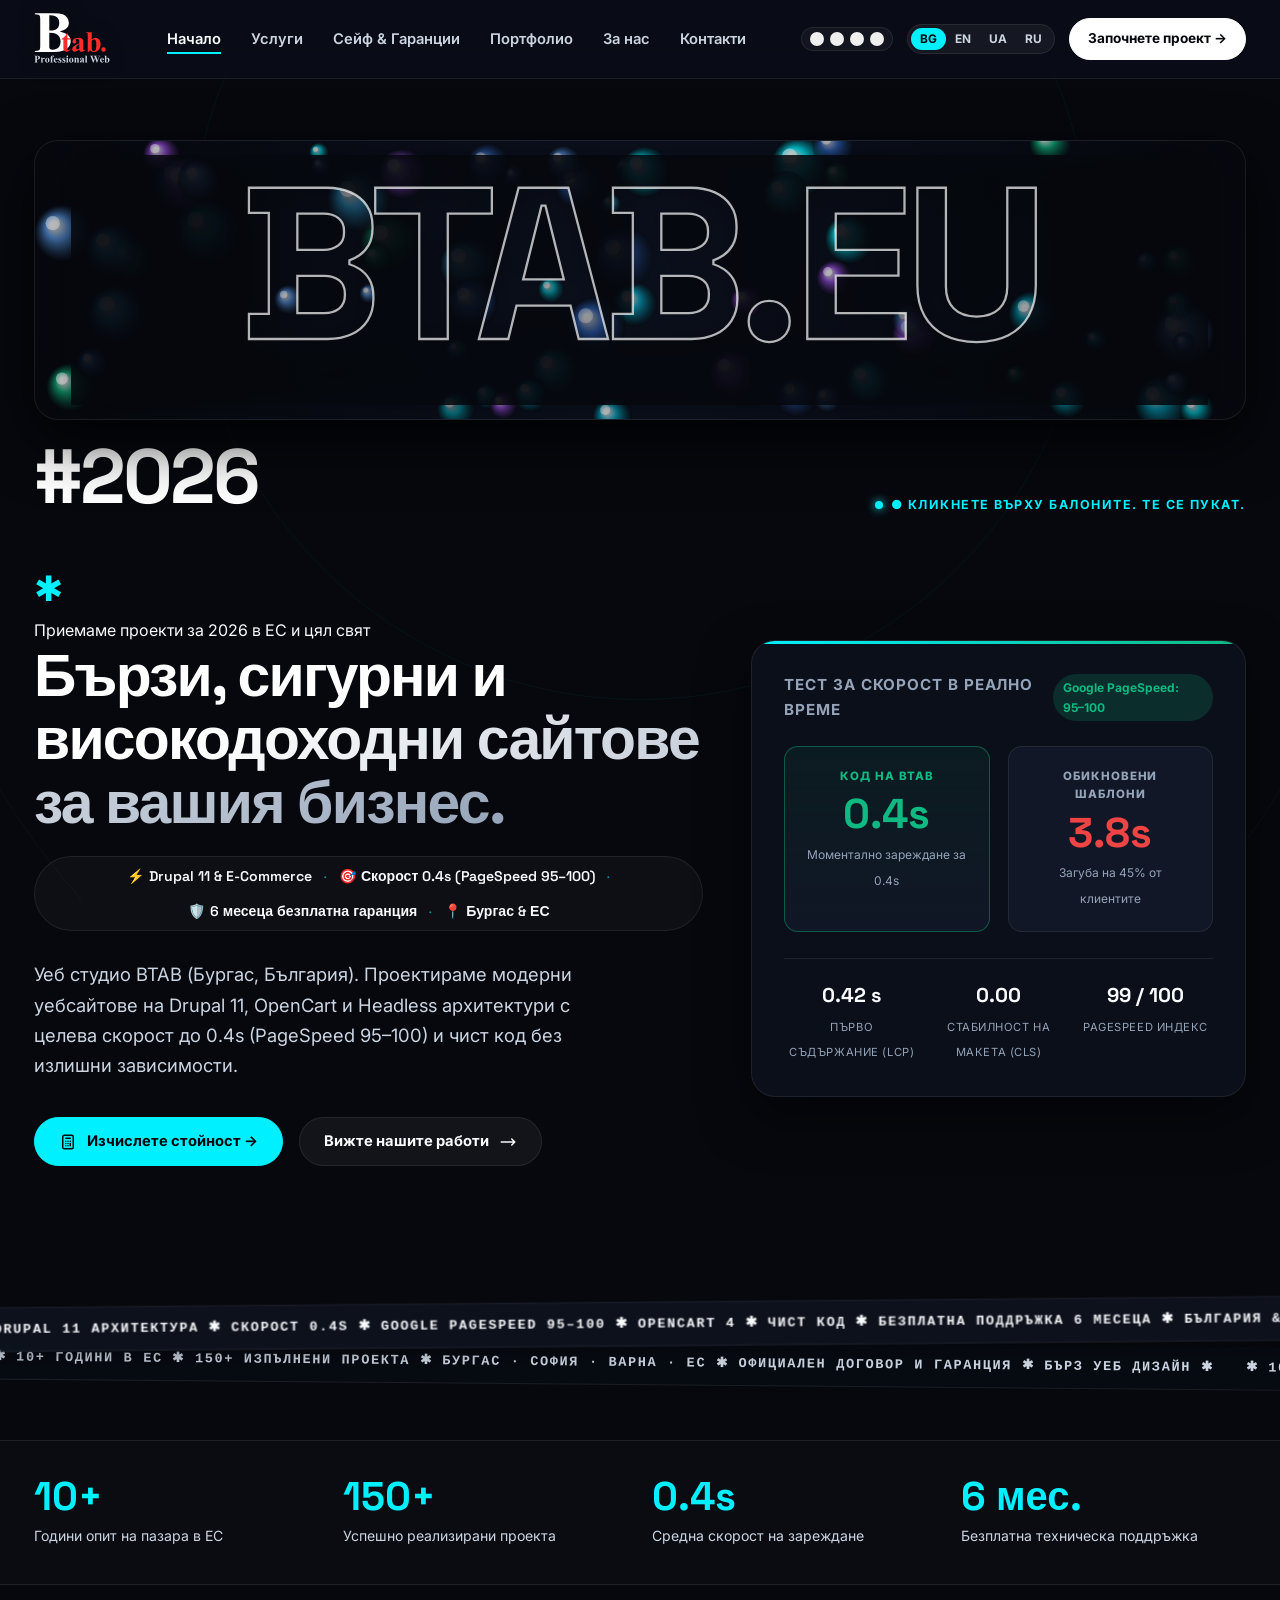
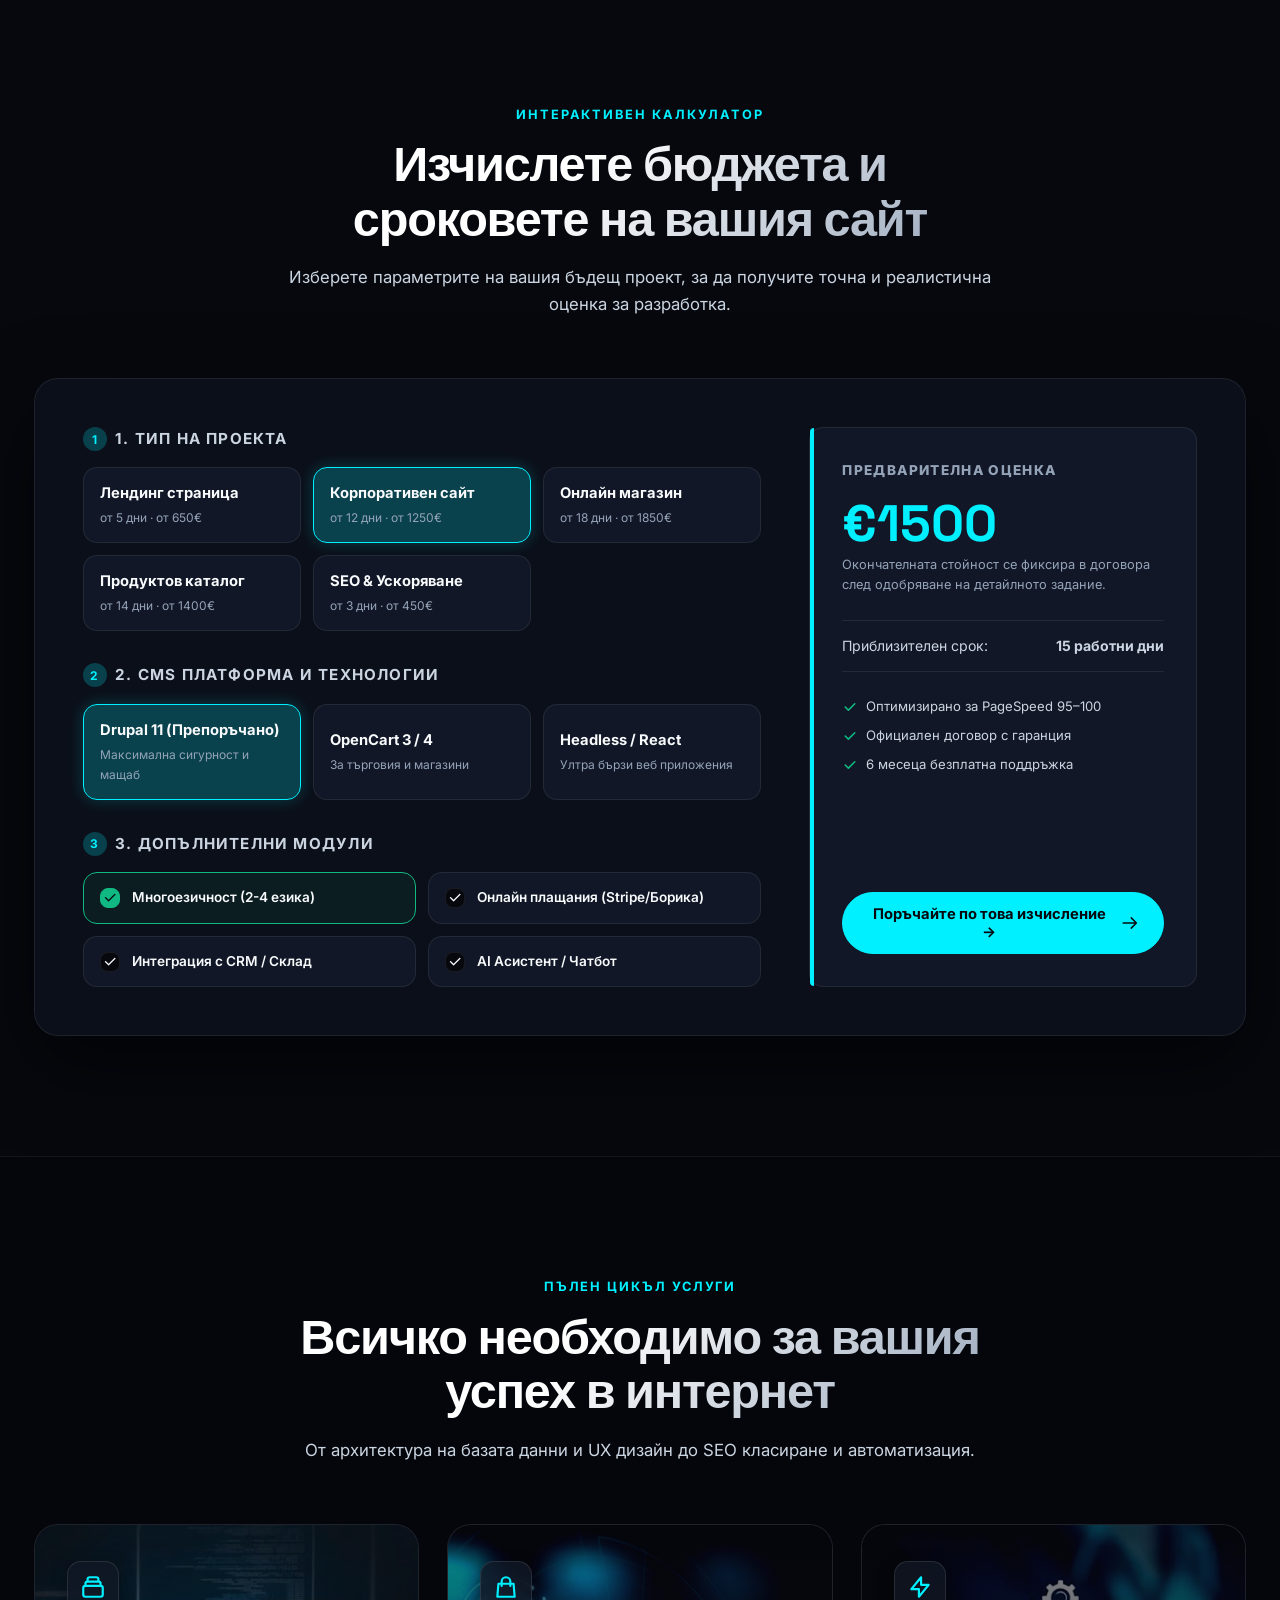
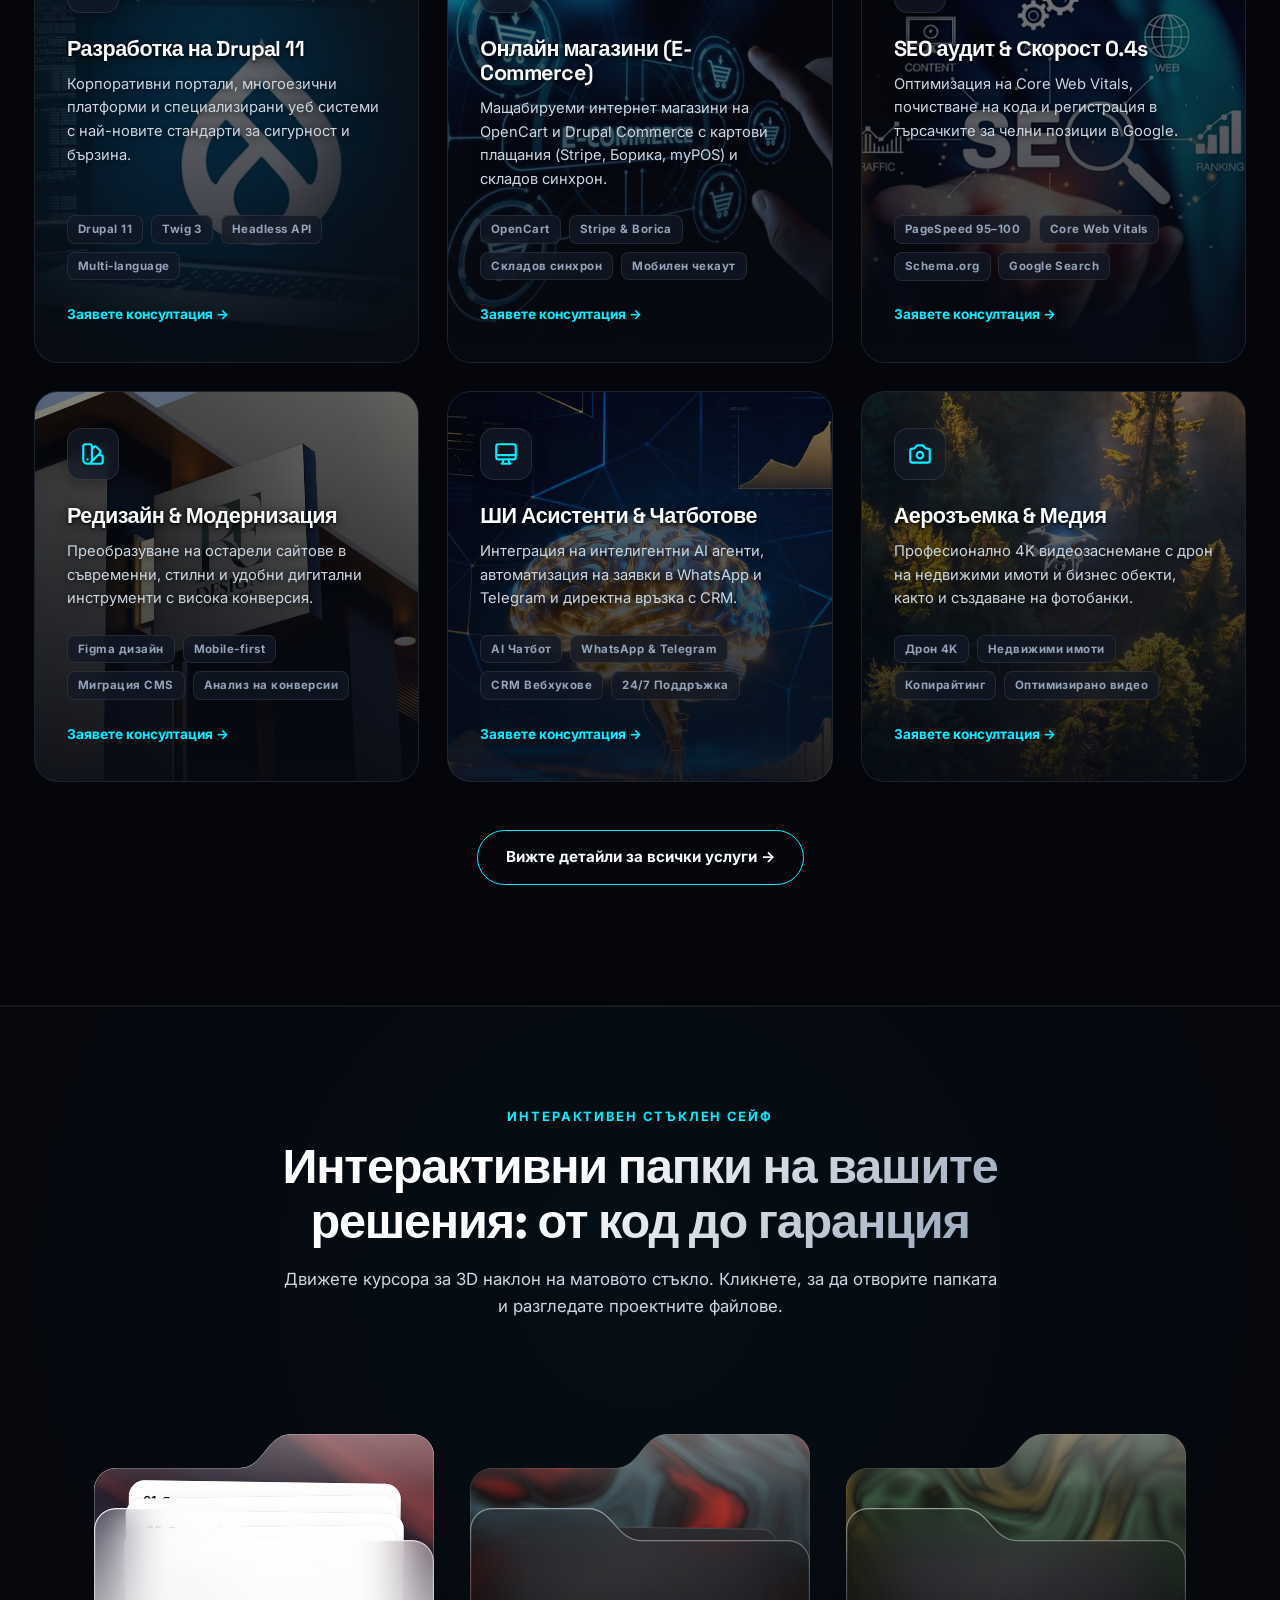
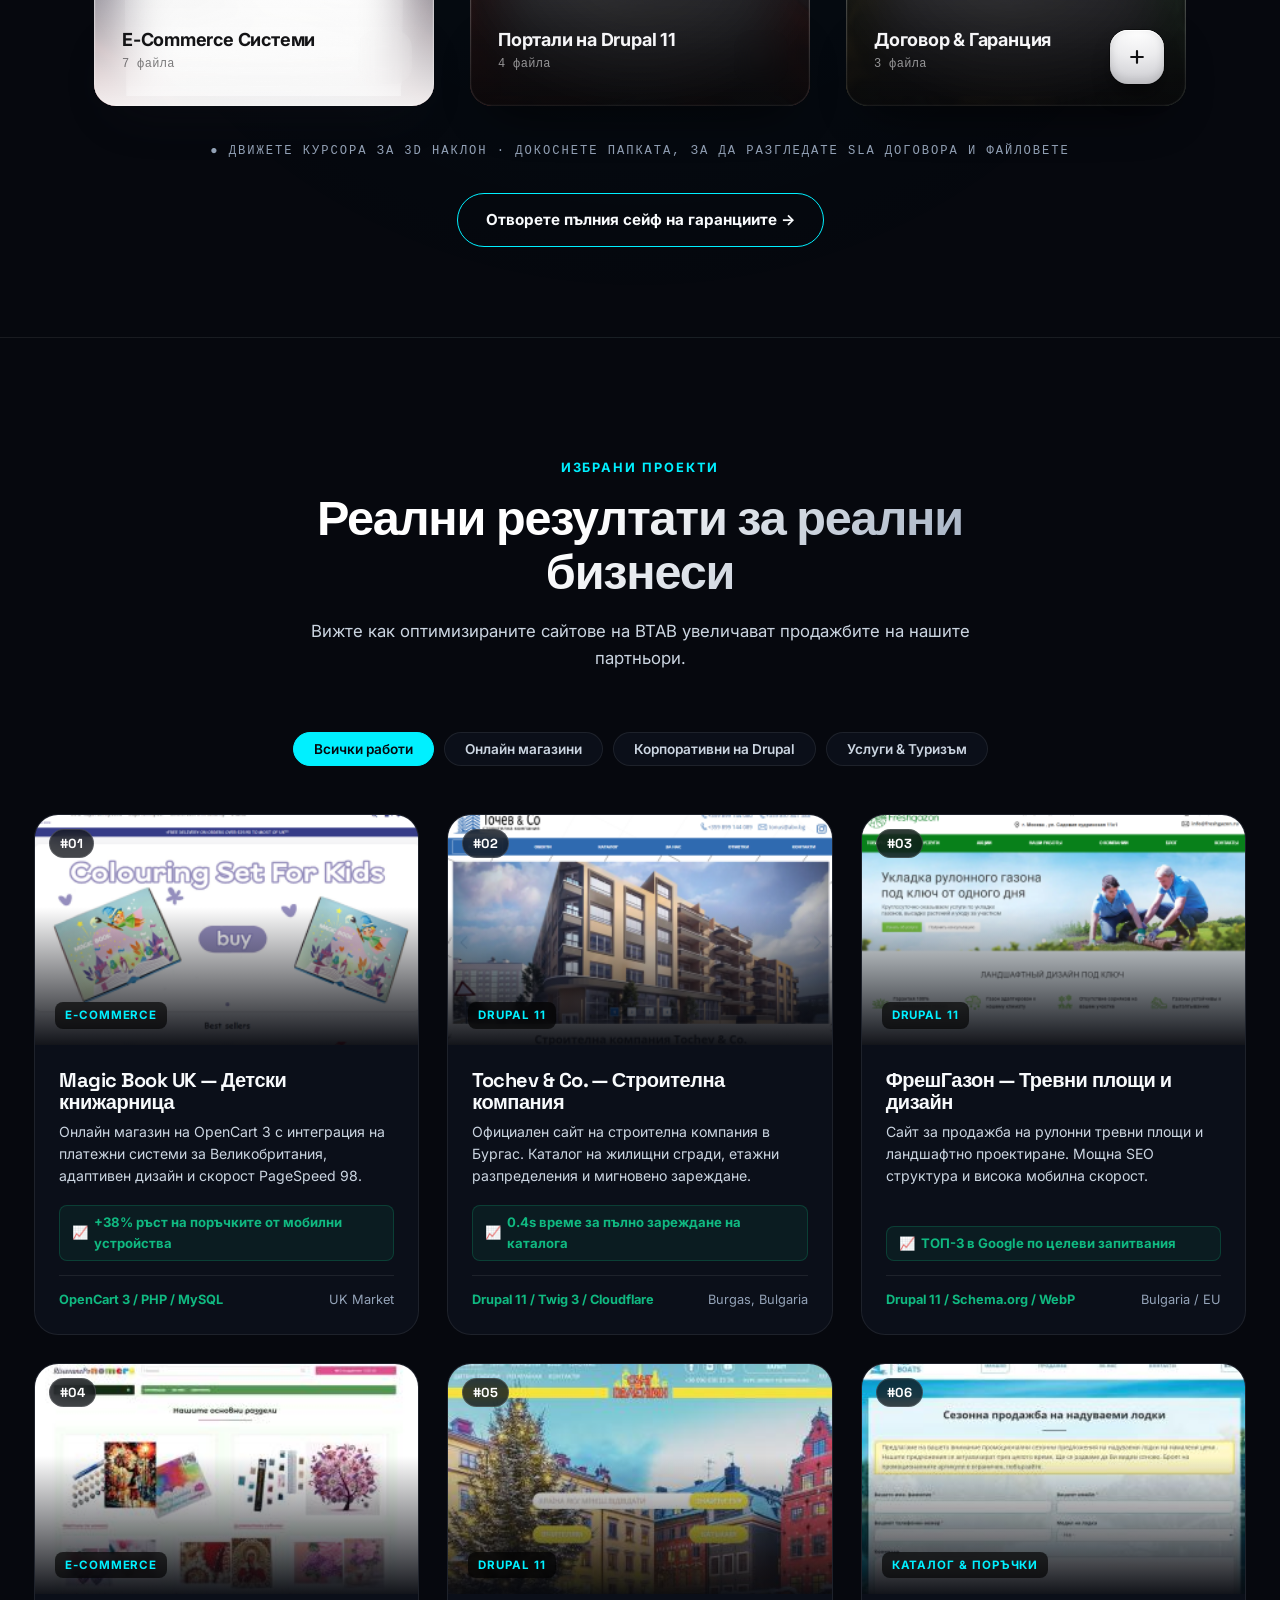
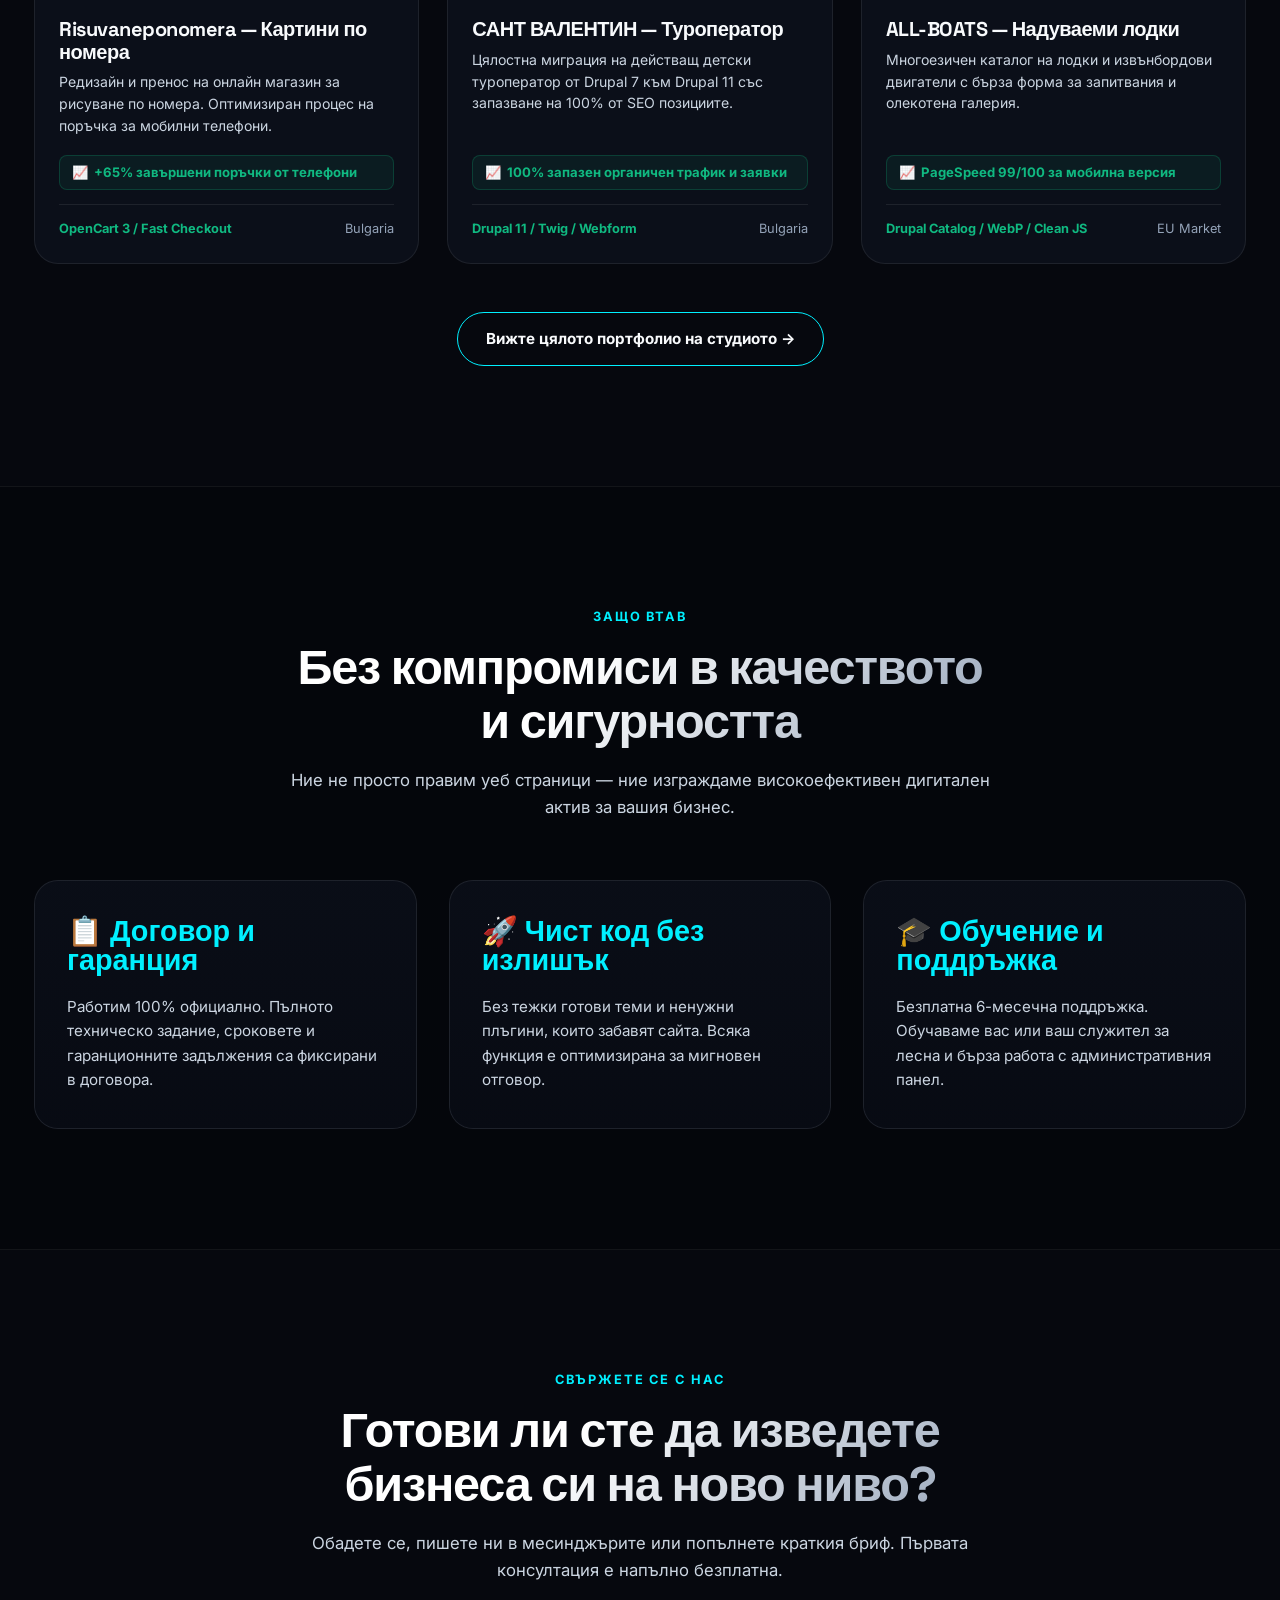
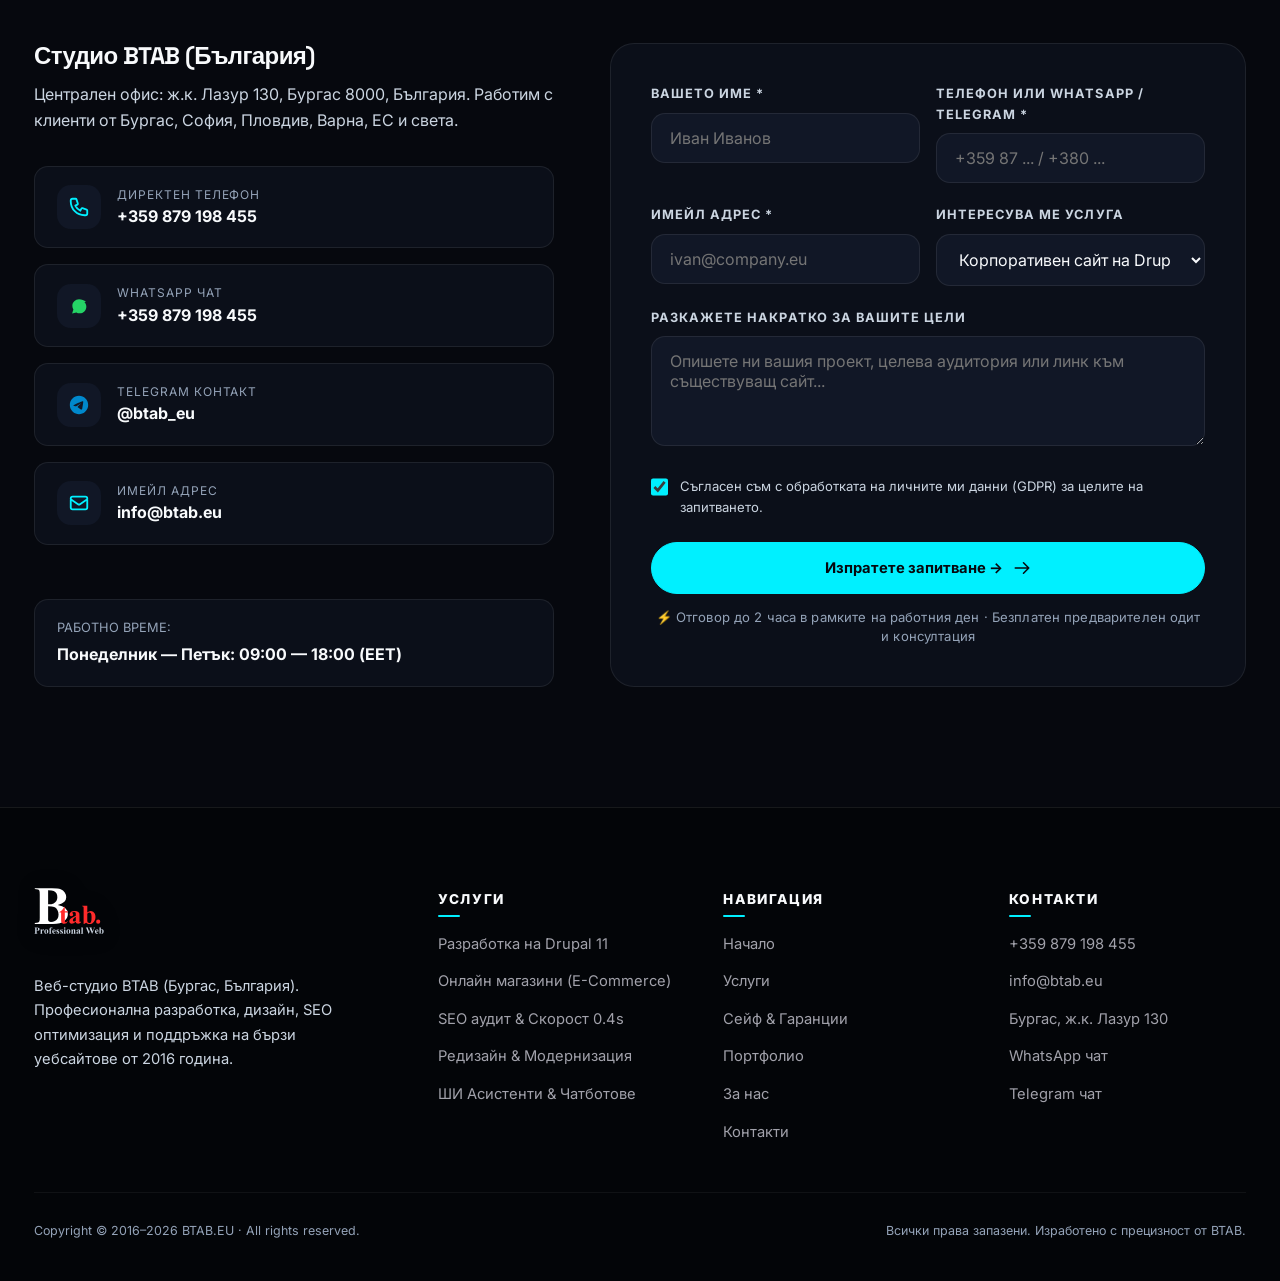
==== commit 457d8453: "style: amplify cursor spotlight luminosity, SVG neon stroke, and ambient banner glow" ====
--- a/index.html
+++ b/index.html
@@ -100,16 +100,17 @@
                   <rect width="1000" height="220" fill="white" />
                   <text x="500" y="162" text-anchor="middle" font-family="'Space Grotesk', sans-serif" font-size="190" font-weight="900" letter-spacing="-0.04em" fill="black">BTAB.EU</text>
                 </mask>
-                <radialGradient id="cursor-stroke-glow" cx="50%" cy="50%" r="22%" fx="50%" fy="50%">
-                  <stop offset="0%" stop-color="#00f0ff" stop-opacity="1" />
-                  <stop offset="35%" stop-color="#38bdf8" stop-opacity="0.85" />
-                  <stop offset="70%" stop-color="#a855f7" stop-opacity="0.45" />
-                  <stop offset="100%" stop-color="#ffffff" stop-opacity="0" />
+                <radialGradient id="cursor-stroke-glow" cx="50%" cy="50%" r="28%" fx="50%" fy="50%">
+                  <stop offset="0%" stop-color="#ffffff" stop-opacity="1" />
+                  <stop offset="25%" stop-color="#00f0ff" stop-opacity="1" />
+                  <stop offset="55%" stop-color="#38bdf8" stop-opacity="0.95" />
+                  <stop offset="80%" stop-color="#a855f7" stop-opacity="0.65" />
+                  <stop offset="100%" stop-color="#00f0ff" stop-opacity="0" />
                 </radialGradient>
               </defs>
               <rect width="1000" height="220" fill="#06080e" fill-opacity="0.88" mask="url(#btab-mask)" />
               <text x="500" y="162" text-anchor="middle" font-family="'Space Grotesk', sans-serif" font-size="190" font-weight="900" letter-spacing="-0.04em" fill="none" stroke="rgba(255,255,255,0.70)" stroke-width="2">BTAB.EU</text>
-              <text id="btab-glow-text" x="500" y="162" text-anchor="middle" font-family="'Space Grotesk', sans-serif" font-size="190" font-weight="900" letter-spacing="-0.04em" fill="none" stroke="url(#cursor-stroke-glow)" stroke-width="3" opacity="0">BTAB.EU</text>
+              <text id="btab-glow-text" x="500" y="162" text-anchor="middle" font-family="'Space Grotesk', sans-serif" font-size="190" font-weight="900" letter-spacing="-0.04em" fill="none" stroke="url(#cursor-stroke-glow)" stroke-width="3.5" opacity="0">BTAB.EU</text>
             </svg>
           </div>
         </div>
--- a/css/main.css
+++ b/css/main.css
@@ -443,7 +443,7 @@
   display: flex;
   align-items: center;
   justify-content: center;
-  box-shadow: 0 20px 60px rgba(0, 0, 0, 0.8), inset 0 0 40px rgba(0, 240, 255, 0.04);
+  box-shadow: 0 20px 60px rgba(0, 0, 0, 0.8), 0 0 50px rgba(0, 240, 255, calc(var(--mouse-active, 0) * 0.28));
   transition: border-color 0.3s ease, box-shadow 0.3s ease;
 }
 
@@ -454,10 +454,11 @@
   inset: 0;
   border-radius: inherit;
   background: radial-gradient(
-    320px circle at var(--mouse-x, -500px) var(--mouse-y, -500px),
-    rgba(0, 240, 255, 0.16) 0%,
-    rgba(99, 102, 241, 0.08) 45%,
-    transparent 80%
+    360px circle at var(--mouse-x, -500px) var(--mouse-y, -500px),
+    rgba(0, 240, 255, 0.32) 0%,
+    rgba(56, 189, 248, 0.20) 35%,
+    rgba(168, 85, 247, 0.12) 65%,
+    transparent 85%
   );
   pointer-events: none;
   z-index: 1;
@@ -471,12 +472,13 @@
   position: absolute;
   inset: -1px;
   border-radius: inherit;
-  padding: 1px;
+  padding: 1.5px;
   background: radial-gradient(
-    280px circle at var(--mouse-x, -500px) var(--mouse-y, -500px),
-    rgba(0, 240, 255, 0.95) 0%,
-    rgba(168, 85, 247, 0.5) 40%,
-    transparent 75%
+    320px circle at var(--mouse-x, -500px) var(--mouse-y, -500px),
+    #00f0ff 0%,
+    rgba(56, 189, 248, 0.9) 30%,
+    rgba(168, 85, 247, 0.65) 55%,
+    transparent 80%
   );
   -webkit-mask: linear-gradient(#fff 0 0) content-box, linear-gradient(#fff 0 0);
   -webkit-mask-composite: xor;
@@ -518,7 +520,7 @@
 }
 
 #btab-glow-text {
-  filter: drop-shadow(0 0 10px rgba(0, 240, 255, 0.85)) drop-shadow(0 0 24px rgba(56, 189, 248, 0.5));
+  filter: drop-shadow(0 0 6px #ffffff) drop-shadow(0 0 16px rgba(0, 240, 255, 0.95)) drop-shadow(0 0 32px rgba(0, 240, 255, 0.75));
   pointer-events: none;
   transition: opacity 0.25s ease;
 }
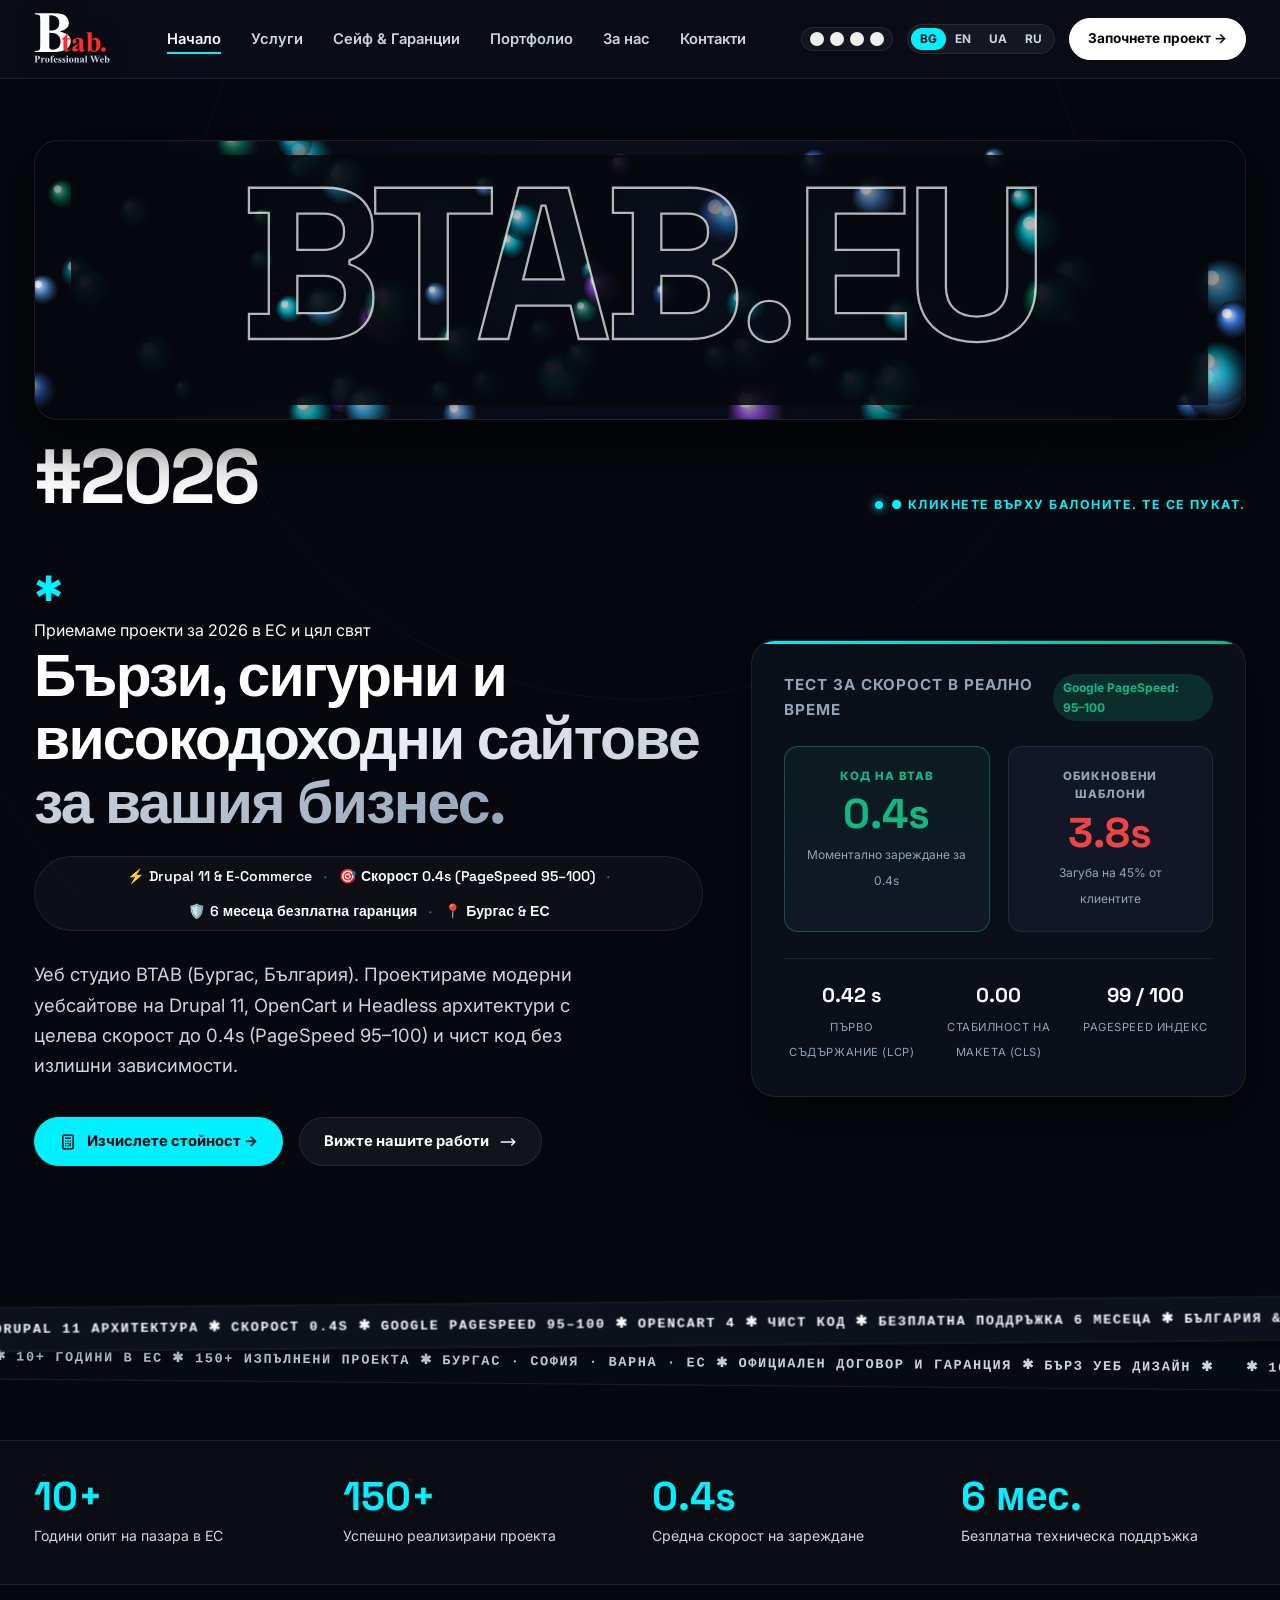
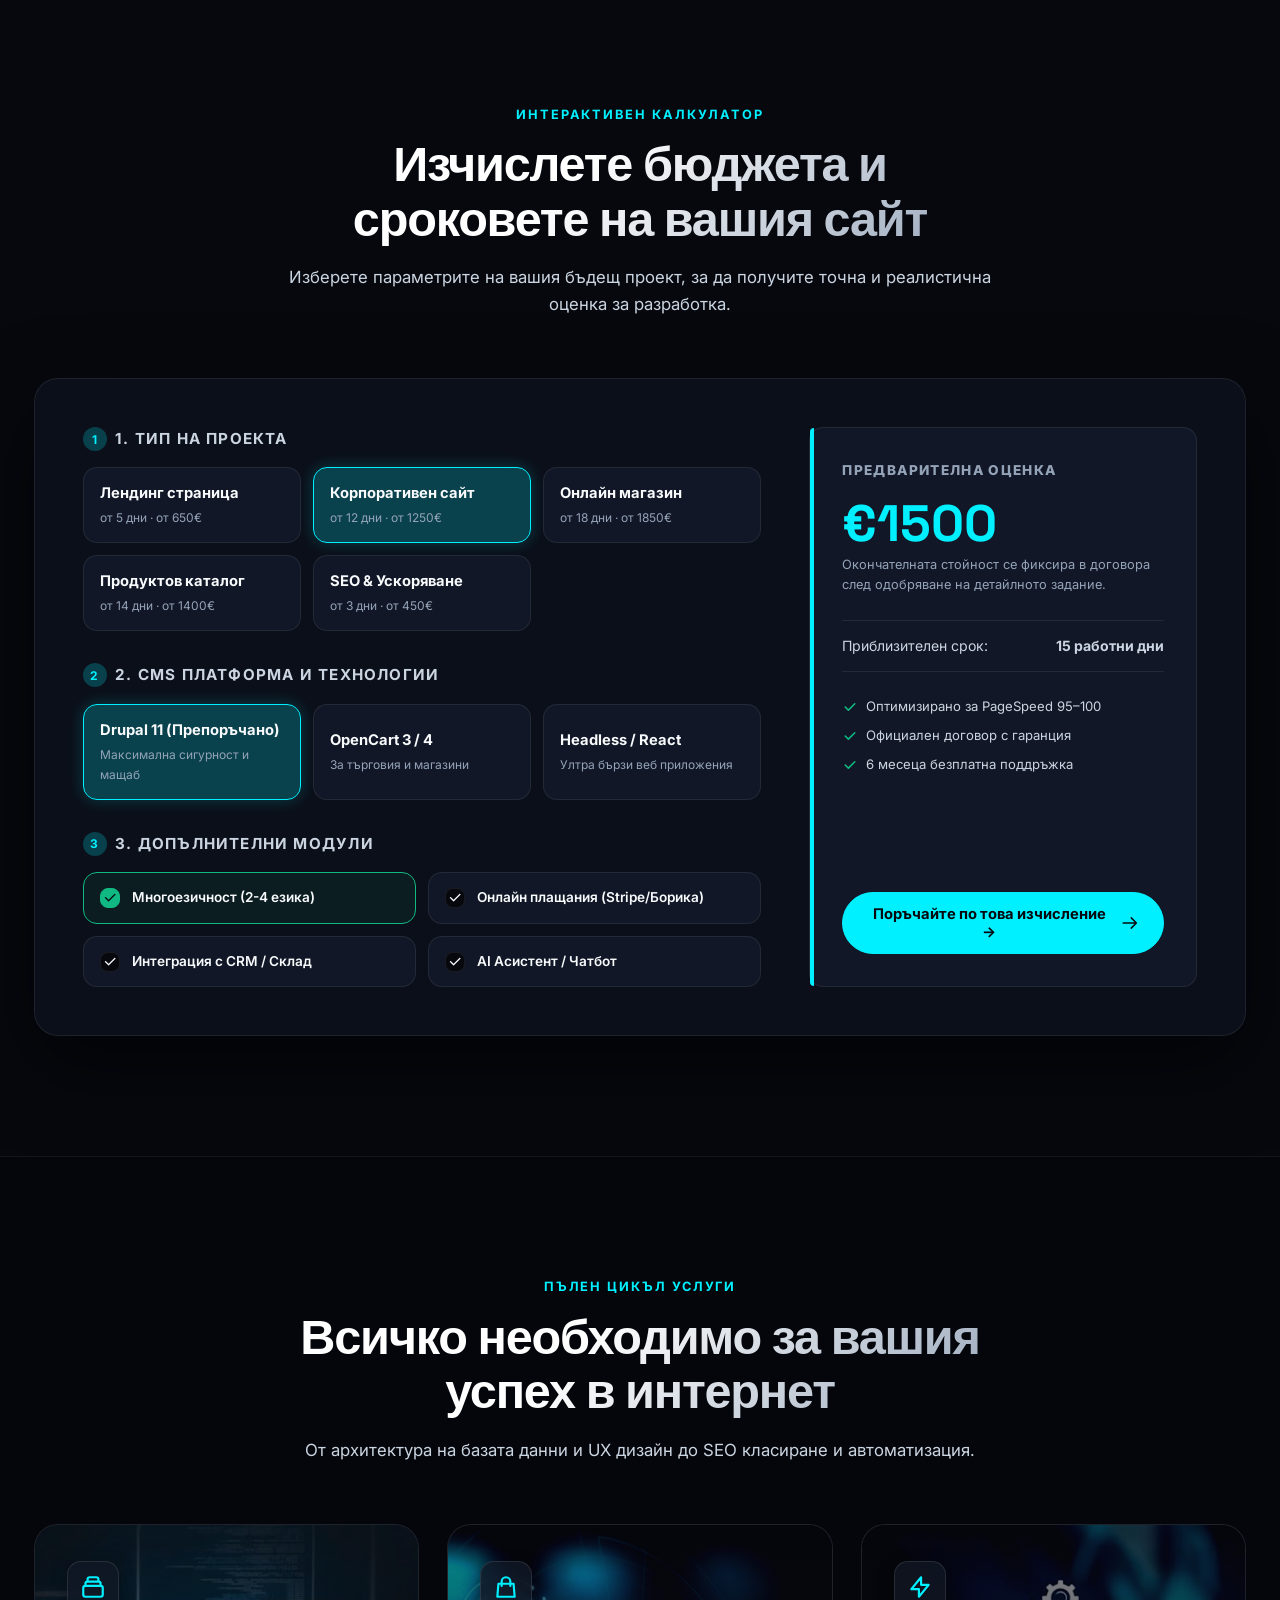
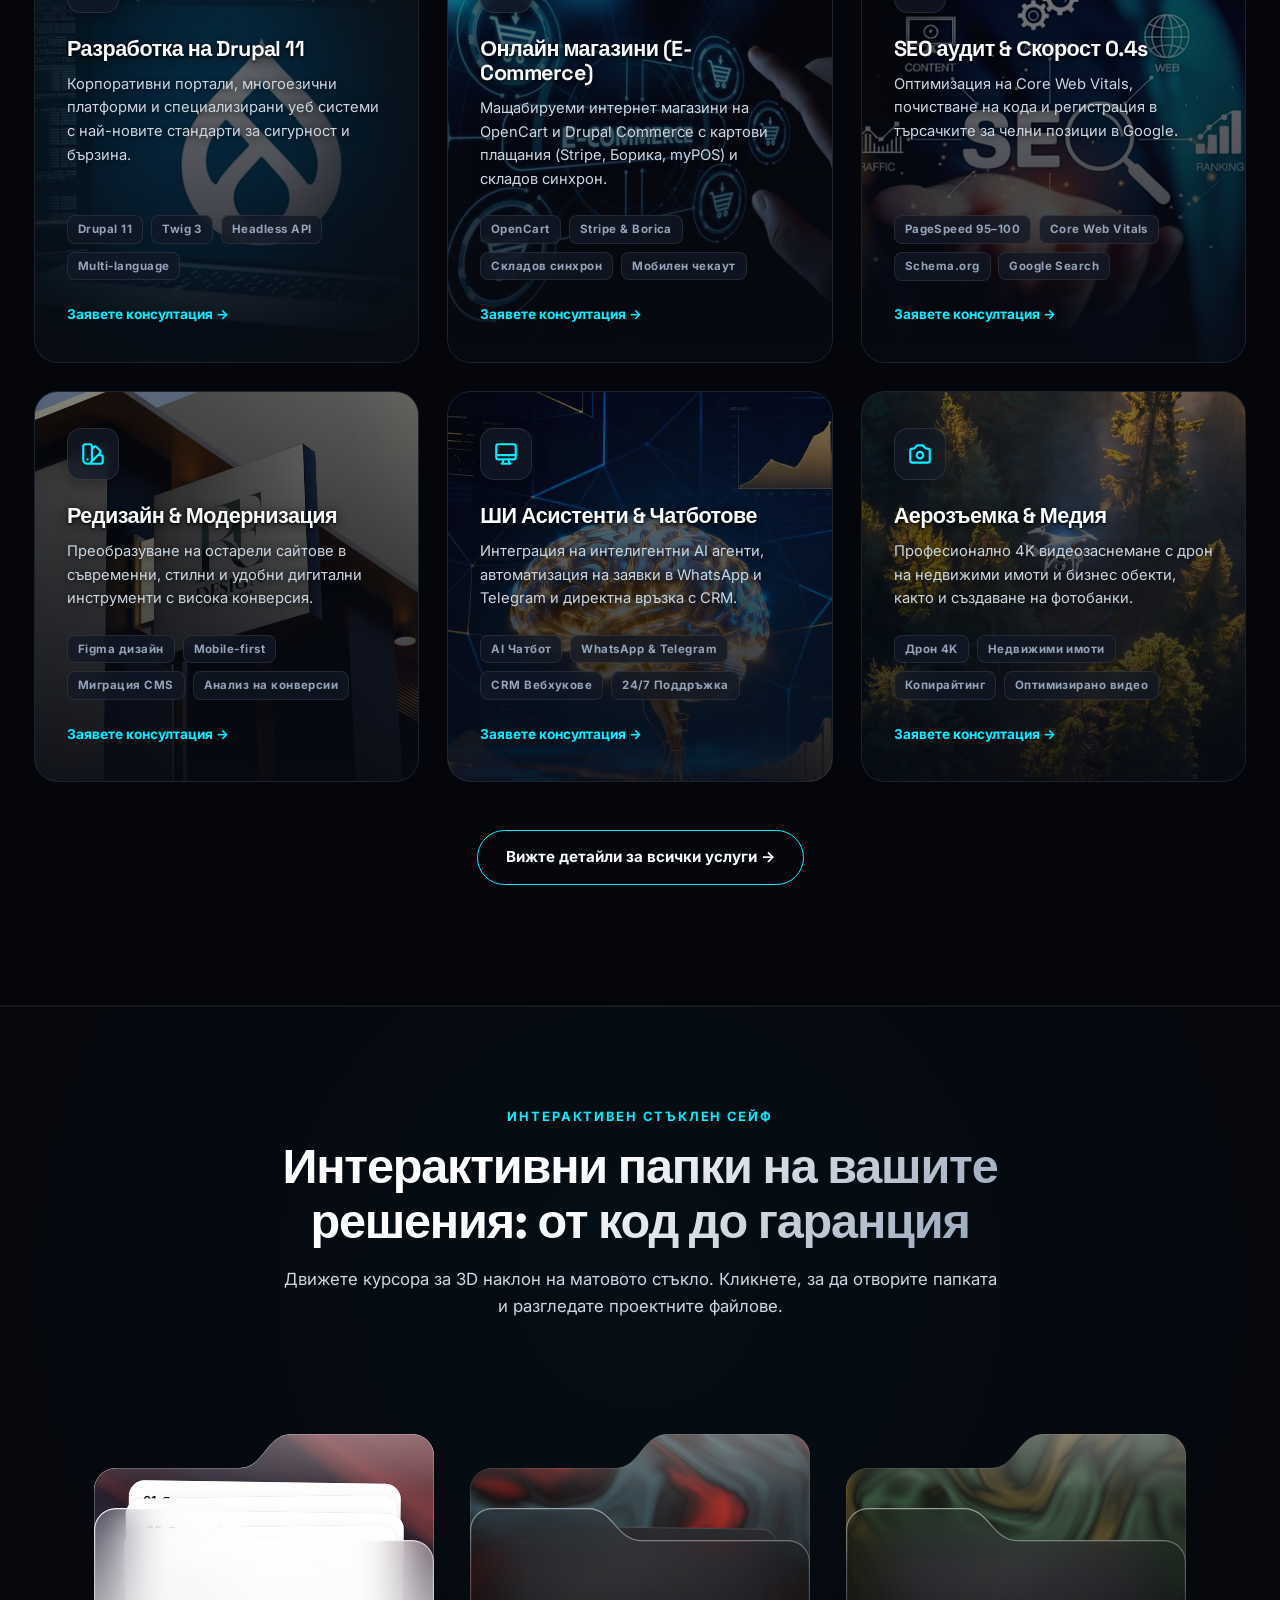
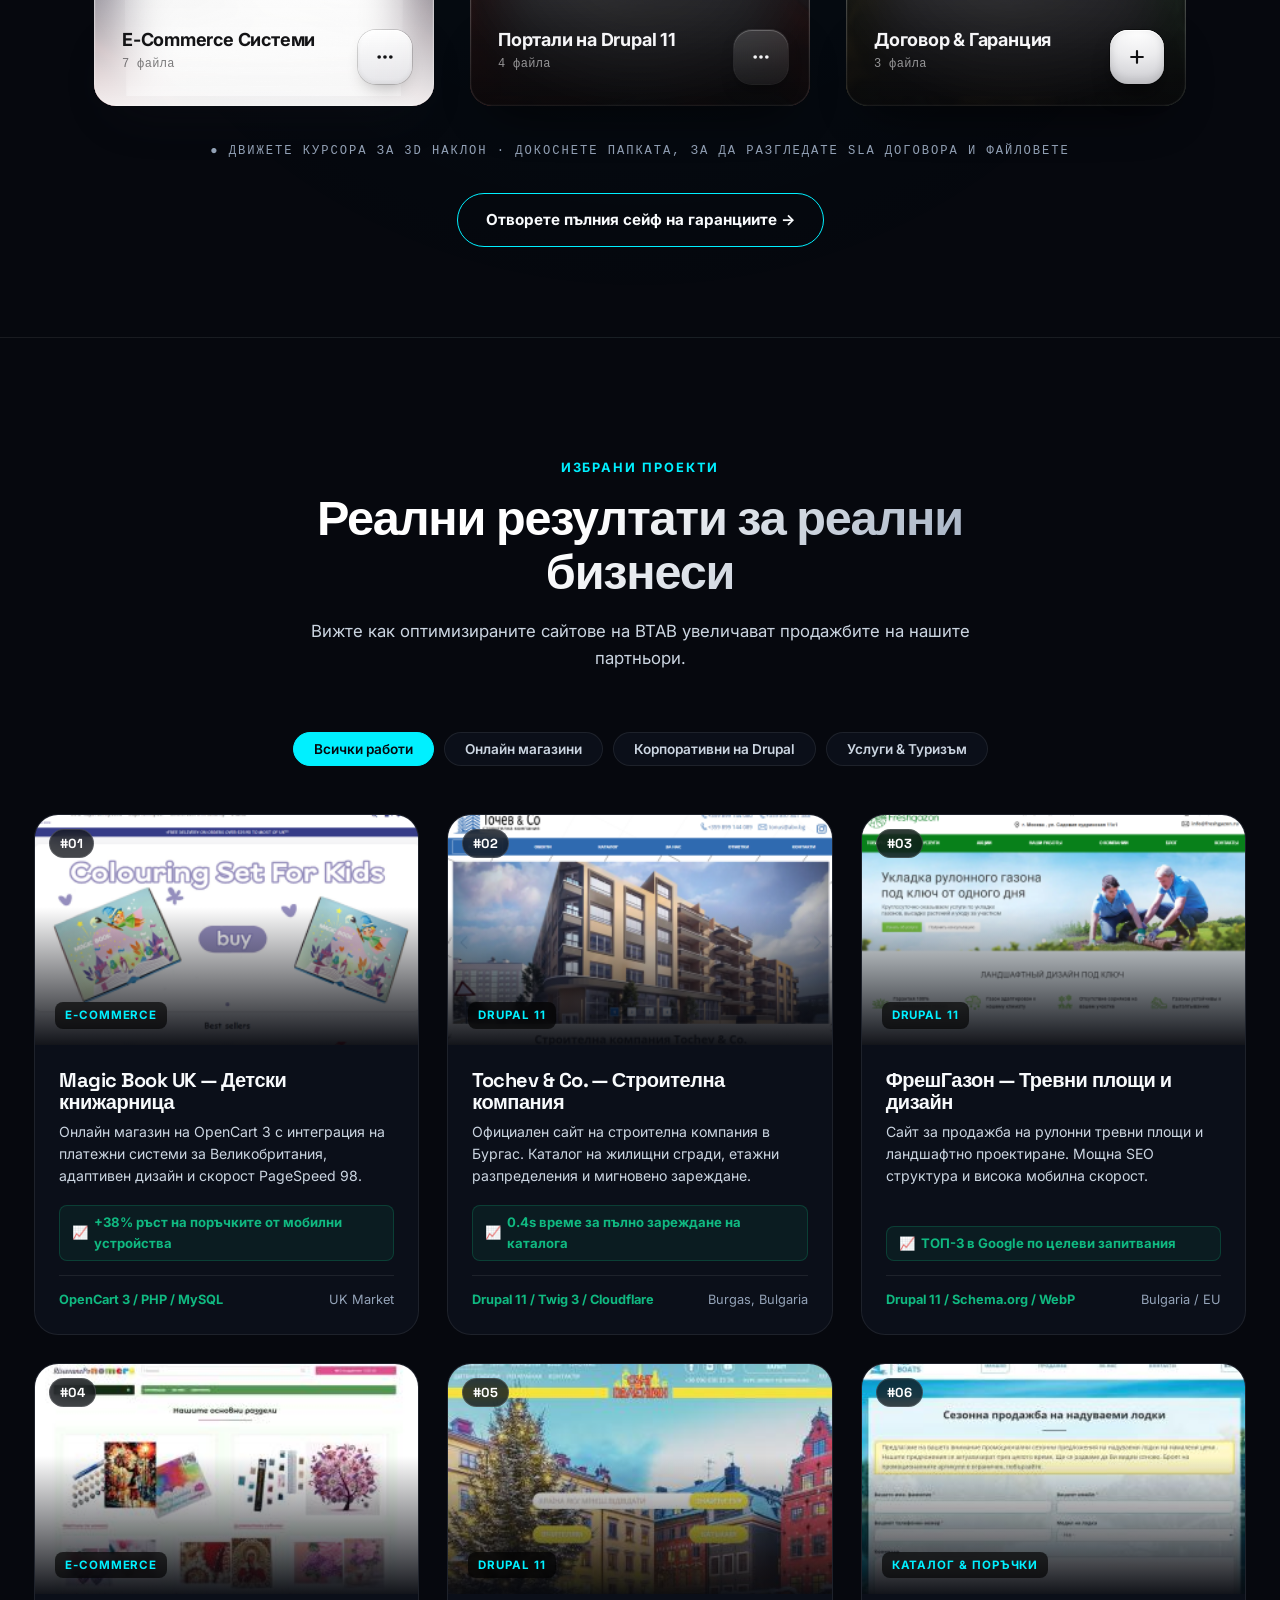
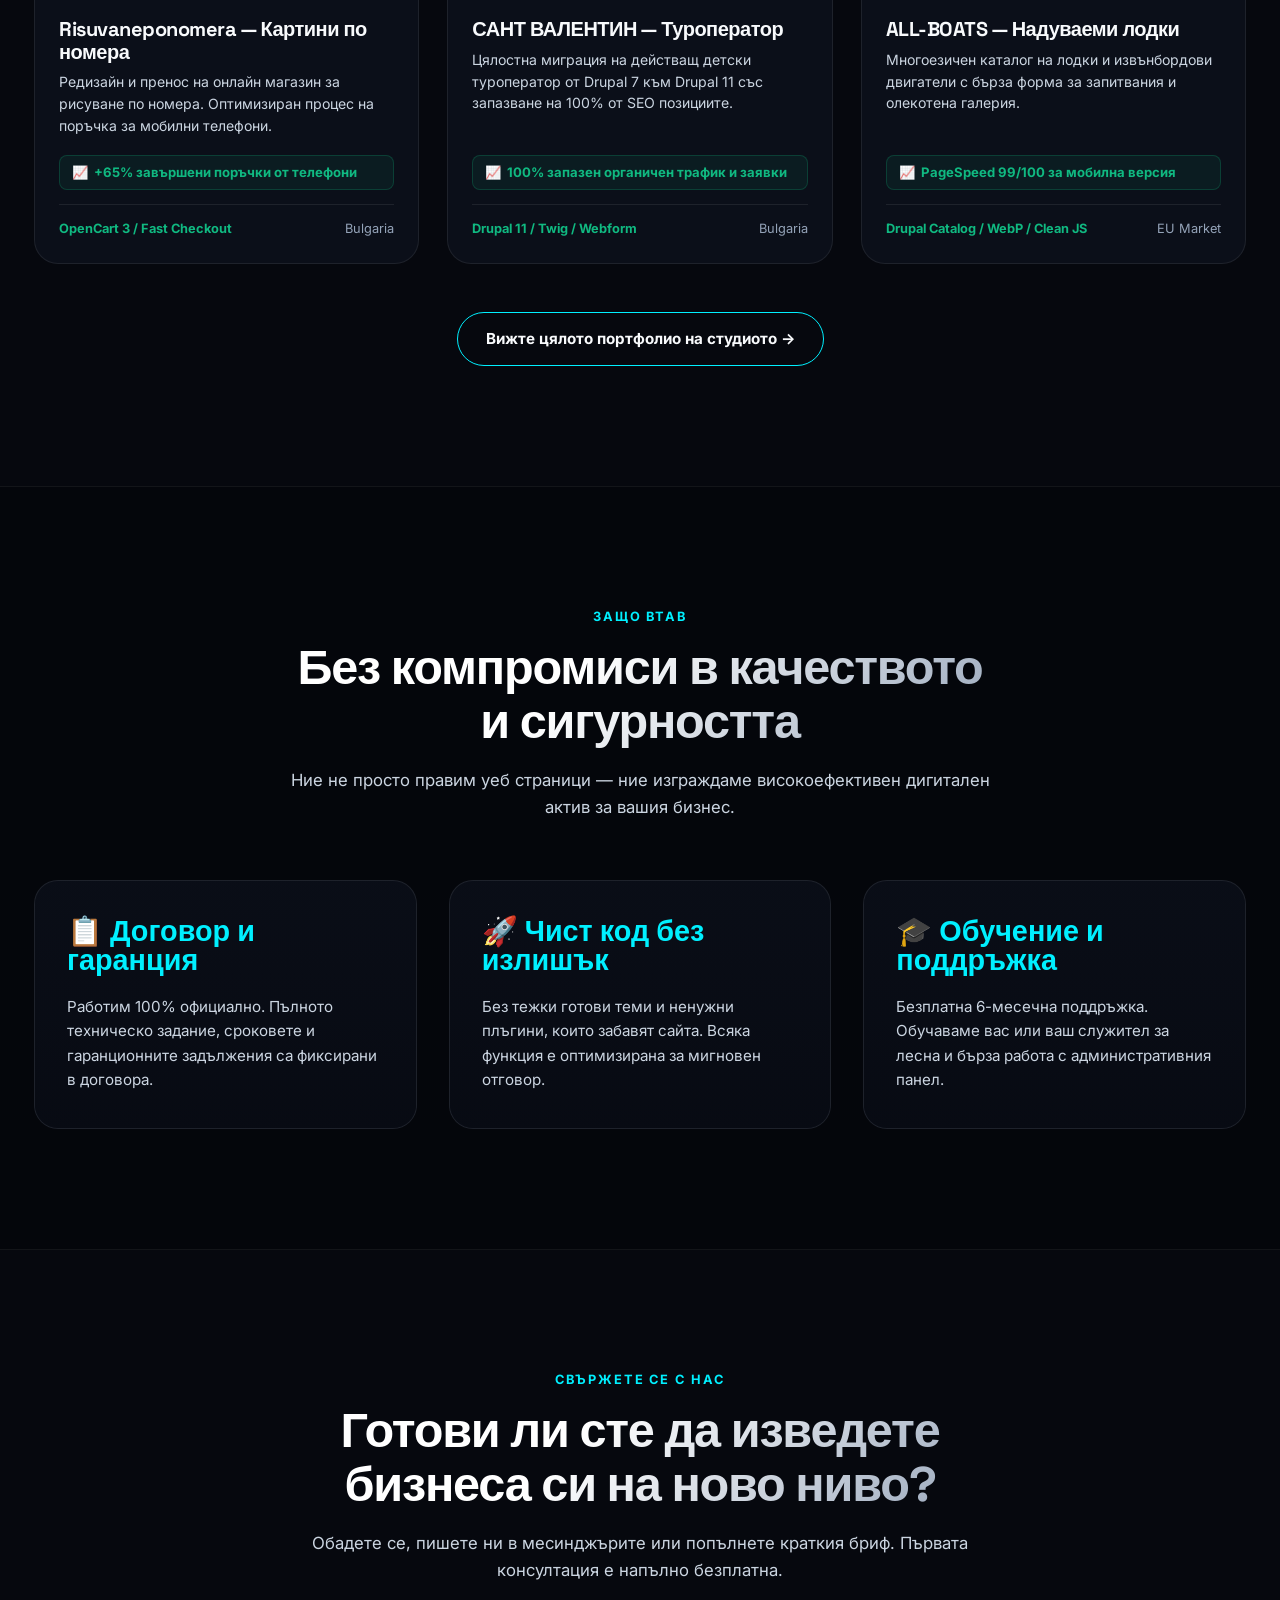
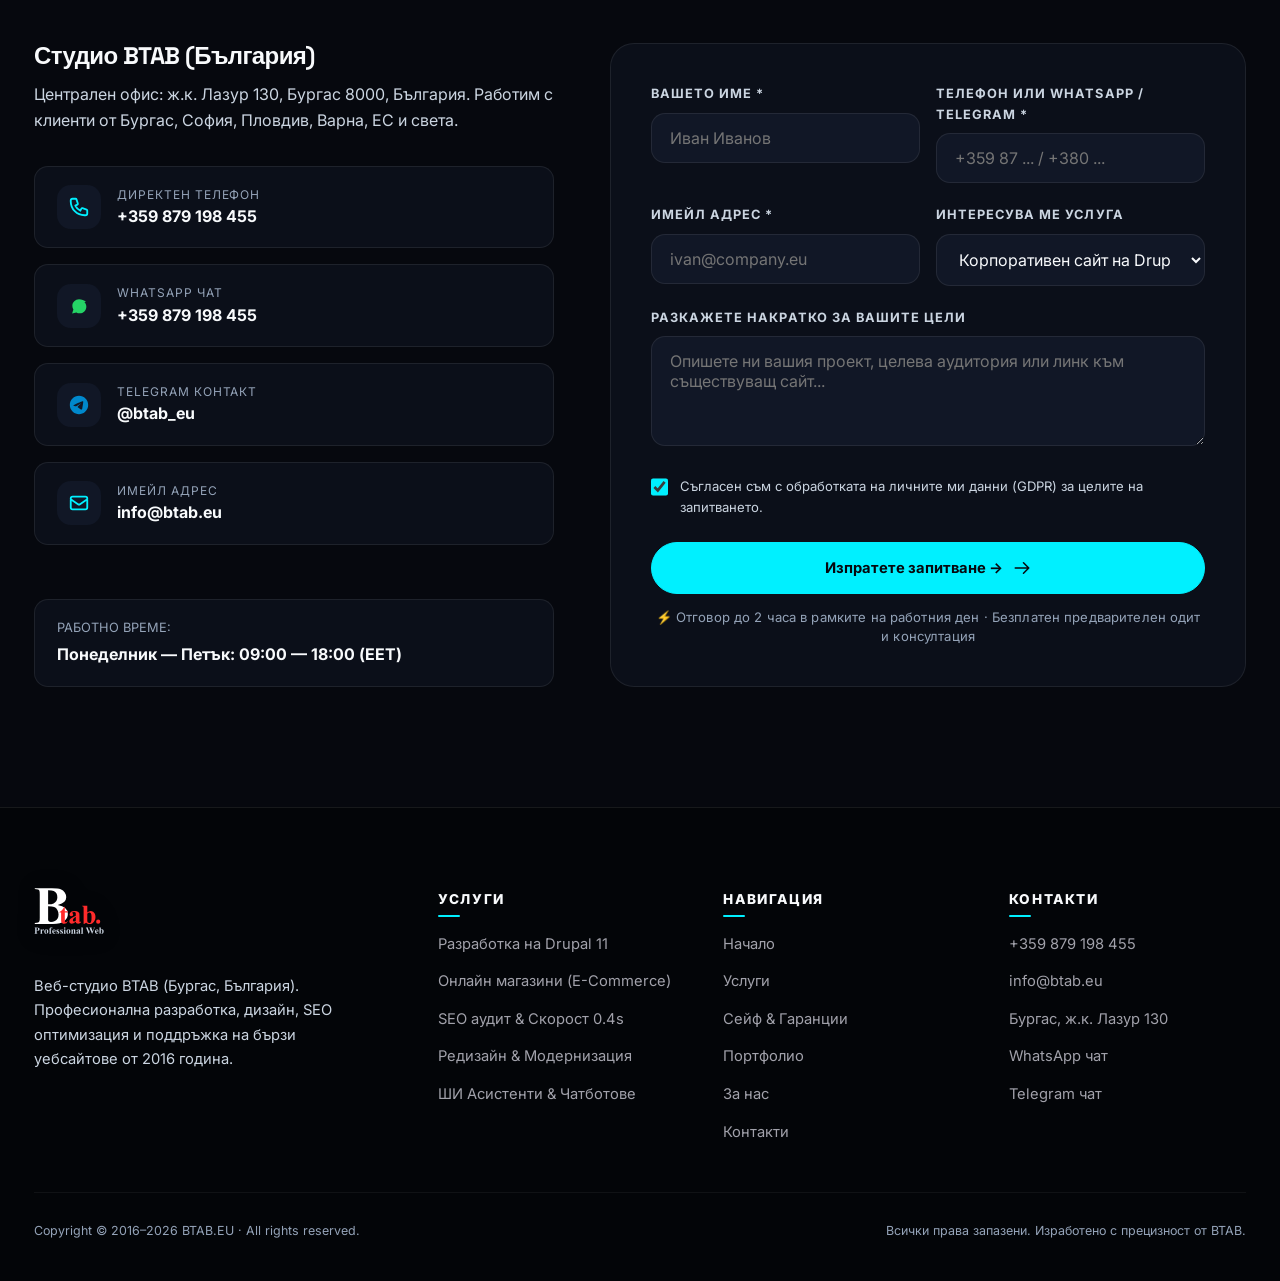
==== commit 6ef24430: "fix(i18n): full multilingual support for SLA clauses on vault.html and all subpages (BG, EN, UA, RU)" ====
--- a/index.html
+++ b/index.html
@@ -143,11 +143,11 @@
           <div class="hero-focus-strip">
             <span class="focus-pill">⚡ Drupal 11 &amp; E-Commerce</span>
             <span class="focus-sep">·</span>
-            <span class="focus-pill">🎯 Скорост 0.4s (PageSpeed 95–100)</span>
+            <span class="focus-pill" data-i18n="heroPill1">🎯 Скорост 0.4s (PageSpeed 95–100)</span>
             <span class="focus-sep">·</span>
-            <span class="focus-pill">🛡️ 6 месеца безплатна гаранция</span>
+            <span class="focus-pill" data-i18n="heroPill2">🛡️ 6 месеца безплатна гаранция</span>
             <span class="focus-sep">·</span>
-            <span class="focus-pill">📍 Бургас &amp; ЕС</span>
+            <span class="focus-pill" data-i18n="heroPill3">📍 Бургас &amp; ЕС</span>
           </div>
 
           <p class="hero-desc" data-i18n="heroDesc">
@@ -246,7 +246,7 @@
         <div class="trust-stat-label" data-i18n="statSpeed">Средна скорост на зареждане</div>
       </div>
       <div class="trust-stat-box">
-        <div class="trust-stat-num">6 мес.</div>
+        <div class="trust-stat-num" data-i18n="trustStatSupportVal">6 мес.</div>
         <div class="trust-stat-label" data-i18n="statSupport">Безплатна техническа поддръжка</div>
       </div>
     </div>
@@ -721,12 +721,12 @@
               <div class="form-group">
                 <label for="contact-service" class="form-label" data-i18n="contactFormService">Интересува ме услуга</label>
                 <select id="contact-service" name="service" class="form-select">
-                  <option value="Корпоративен сайт на Drupal 11">Корпоративен сайт на Drupal 11</option>
-                  <option value="Онлайн магазин (OpenCart / Headless)">Онлайн магазин (OpenCart / Headless)</option>
-                  <option value="Лендинг страница (Landing Page)">Лендинг страница (Landing Page)</option>
-                  <option value="Редизайн и ускоряване (PageSpeed 95–100)">Редизайн и ускоряване (PageSpeed 95–100)</option>
-                  <option value="SEO оптимизация и одит">SEO оптимизация и одит</option>
-                  <option value="ШИ Чатбот и автоматизация">ШИ Чатбот и автоматизация</option>
+                  <option value="Корпоративен сайт на Drupal 11" data-i18n="optDrupal">Корпоративен сайт на Drupal 11</option>
+                  <option value="Онлайн магазин (OpenCart / Headless)" data-i18n="optShop">Онлайн магазин (OpenCart / Headless)</option>
+                  <option value="Лендинг страница (Landing Page)" data-i18n="optLanding">Лендинг страница (Landing Page)</option>
+                  <option value="Редизайн и ускоряване (PageSpeed 95–100)" data-i18n="optRedesign">Редизайн и ускоряване (PageSpeed 95–100)</option>
+                  <option value="SEO оптимизация и одит" data-i18n="optSeo">SEO оптимизация и одит</option>
+                  <option value="ШИ Чатбот и автоматизация" data-i18n="optAi">ШИ Чатбот и автоматизация</option>
                 </select>
               </div>
             </div>
@@ -793,9 +793,9 @@
           <ul class="footer-links">
             <li><a href="tel:+359879198455">+359 879 198 455</a></li>
             <li><a href="mailto:info@btab.eu">info@btab.eu</a></li>
-            <li><a href="contacts.html">Бургас, ж.к. Лазур 130</a></li>
-            <li><a href="https://api.whatsapp.com/send?phone=359879198455" target="_blank" rel="noreferrer">WhatsApp чат</a></li>
-            <li><a href="https://t.me/btab_eu" target="_blank" rel="noreferrer">Telegram чат</a></li>
+            <li><a href="contacts.html" data-i18n="footerAddr">Бургас, ж.к. Лазур 130</a></li>
+            <li><a href="https://api.whatsapp.com/send?phone=359879198455" target="_blank" rel="noreferrer" data-i18n="footerWhatsapp">WhatsApp чат</a></li>
+            <li><a href="https://t.me/btab_eu" target="_blank" rel="noreferrer" data-i18n="footerTelegram">Telegram чат</a></li>
           </ul>
         </div>
       </div>
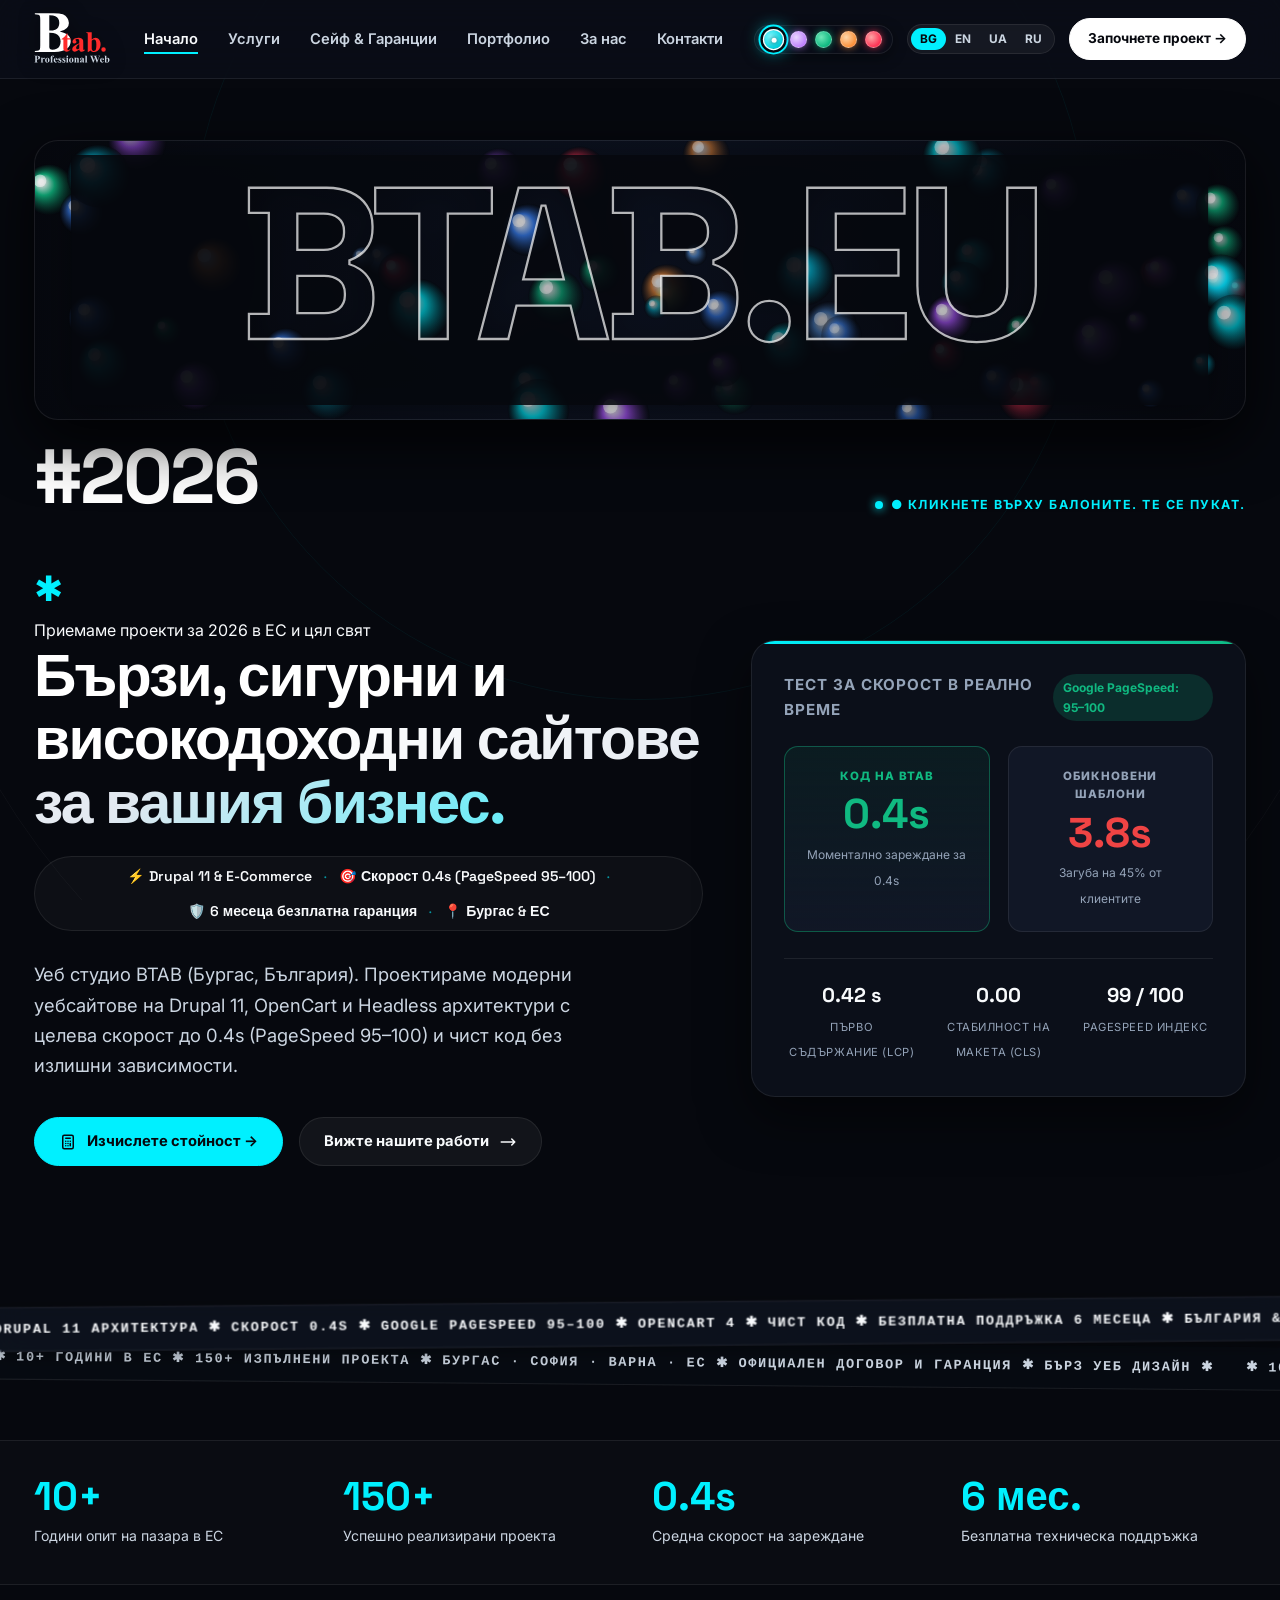
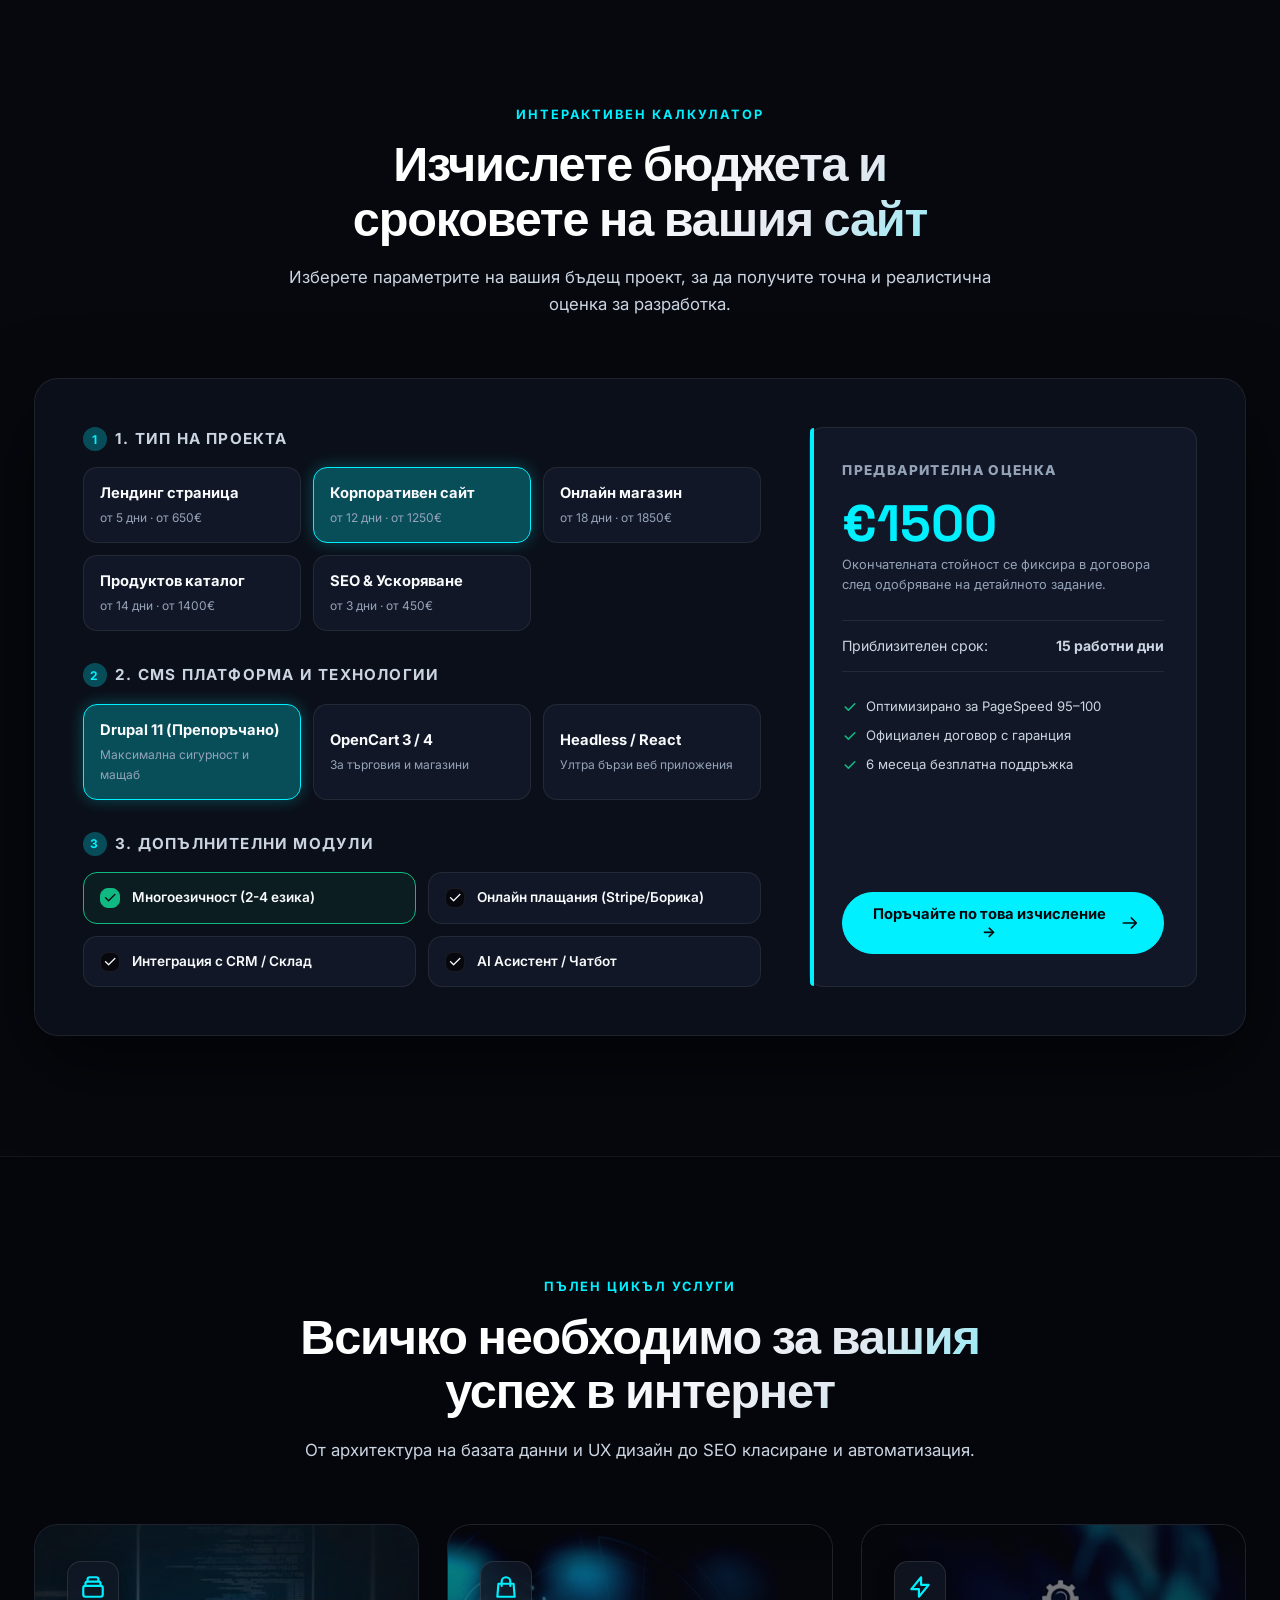
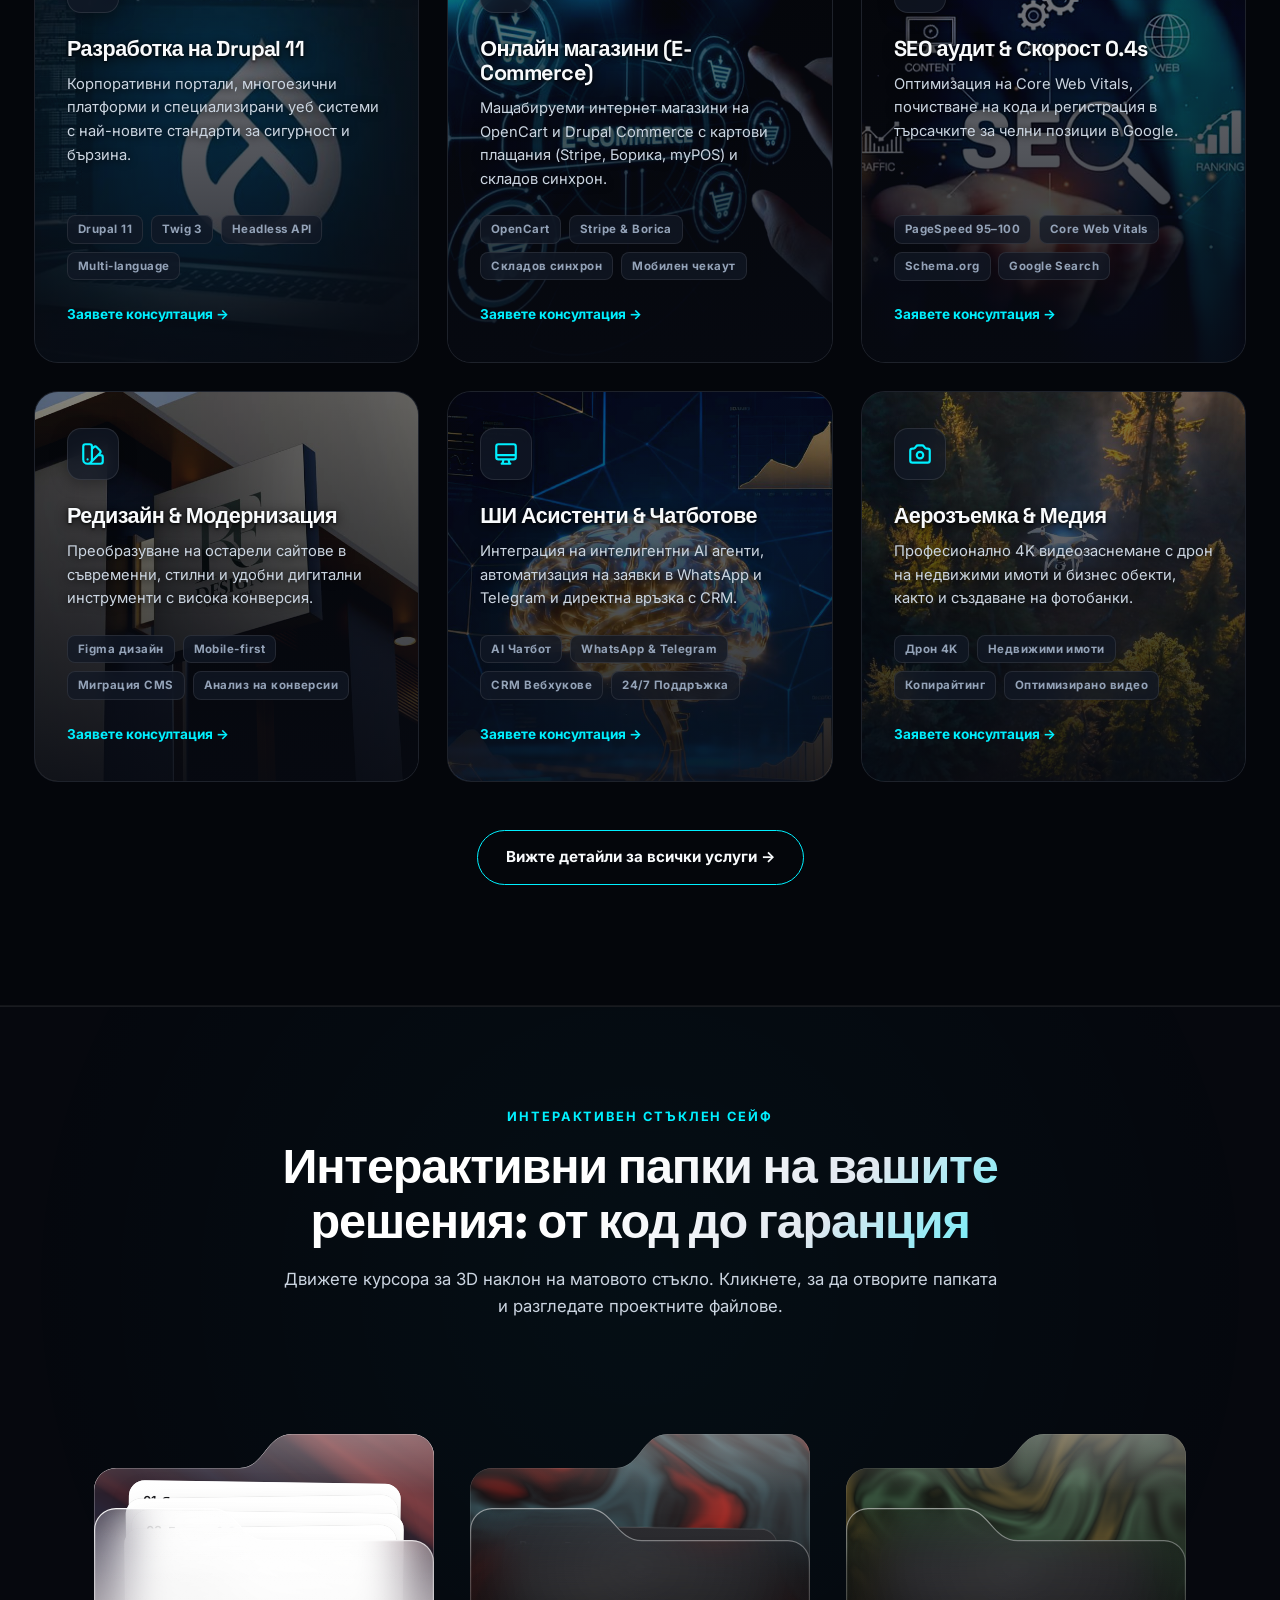
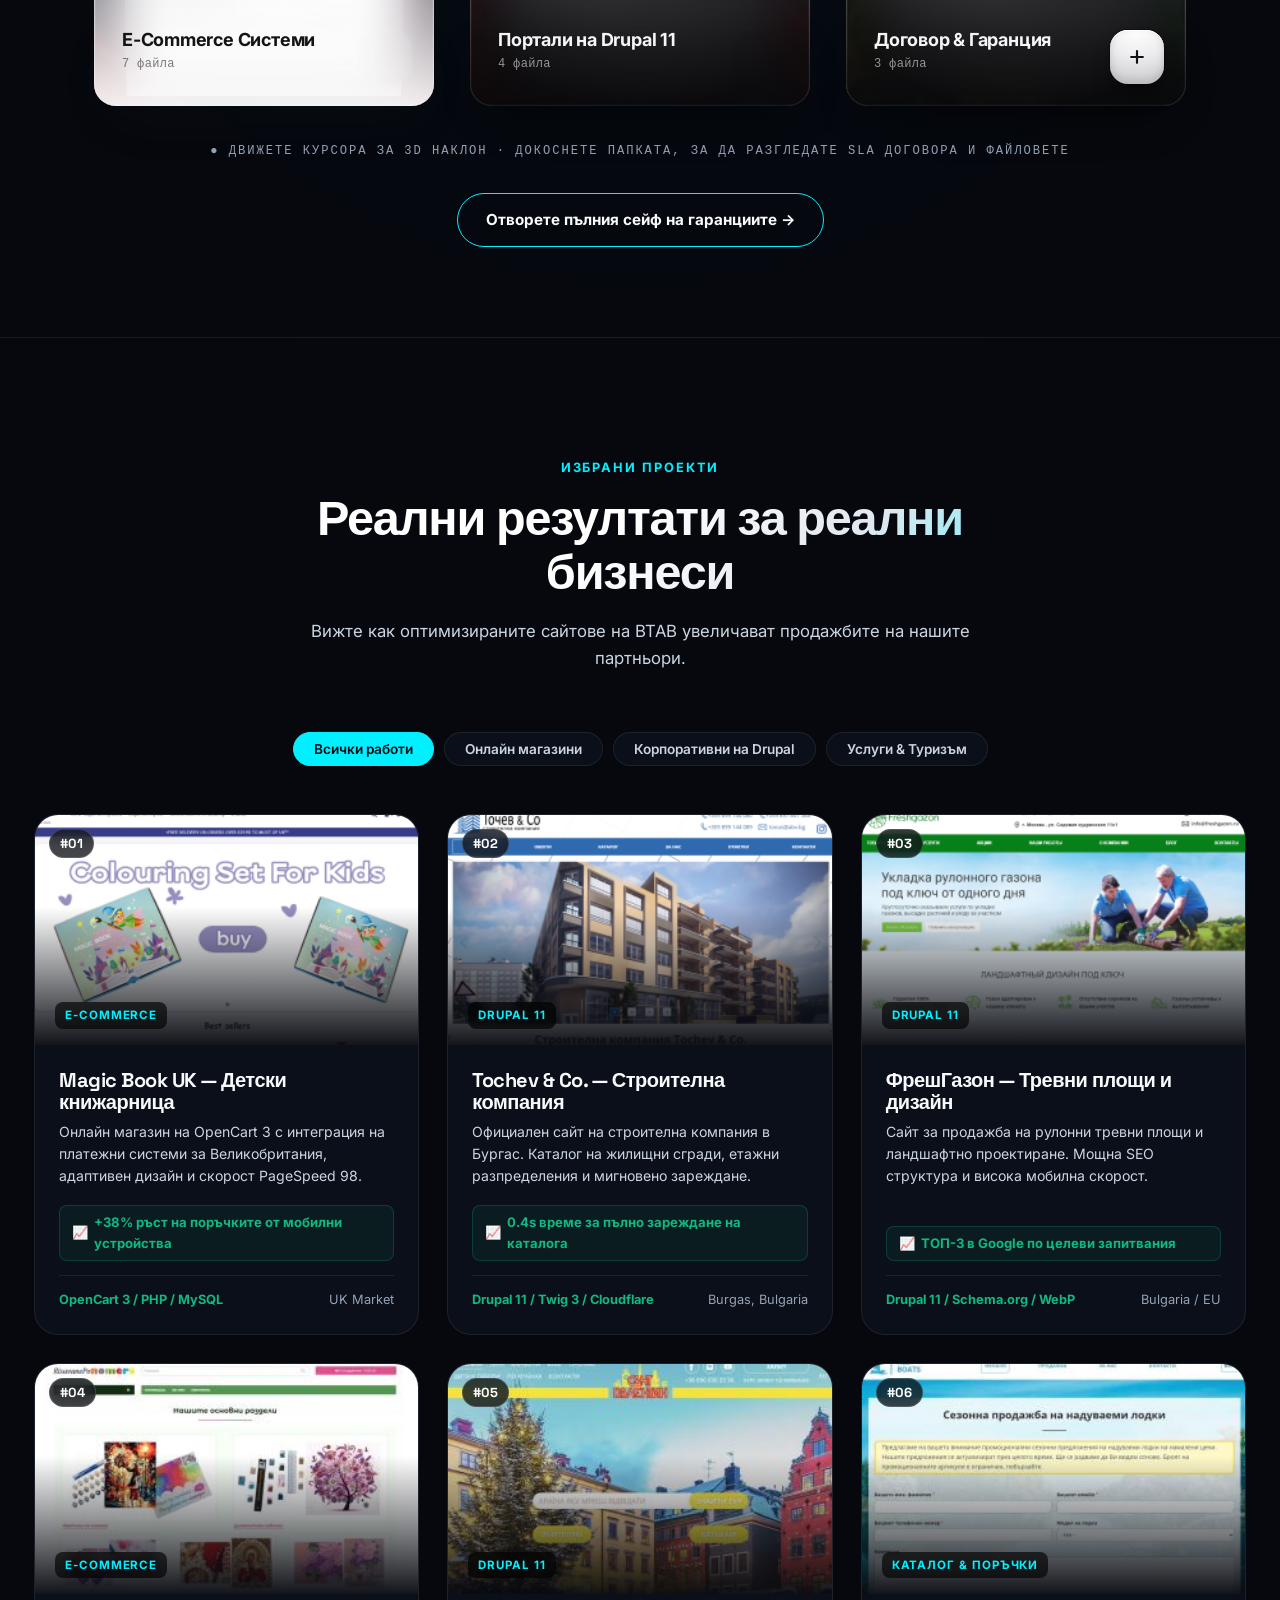
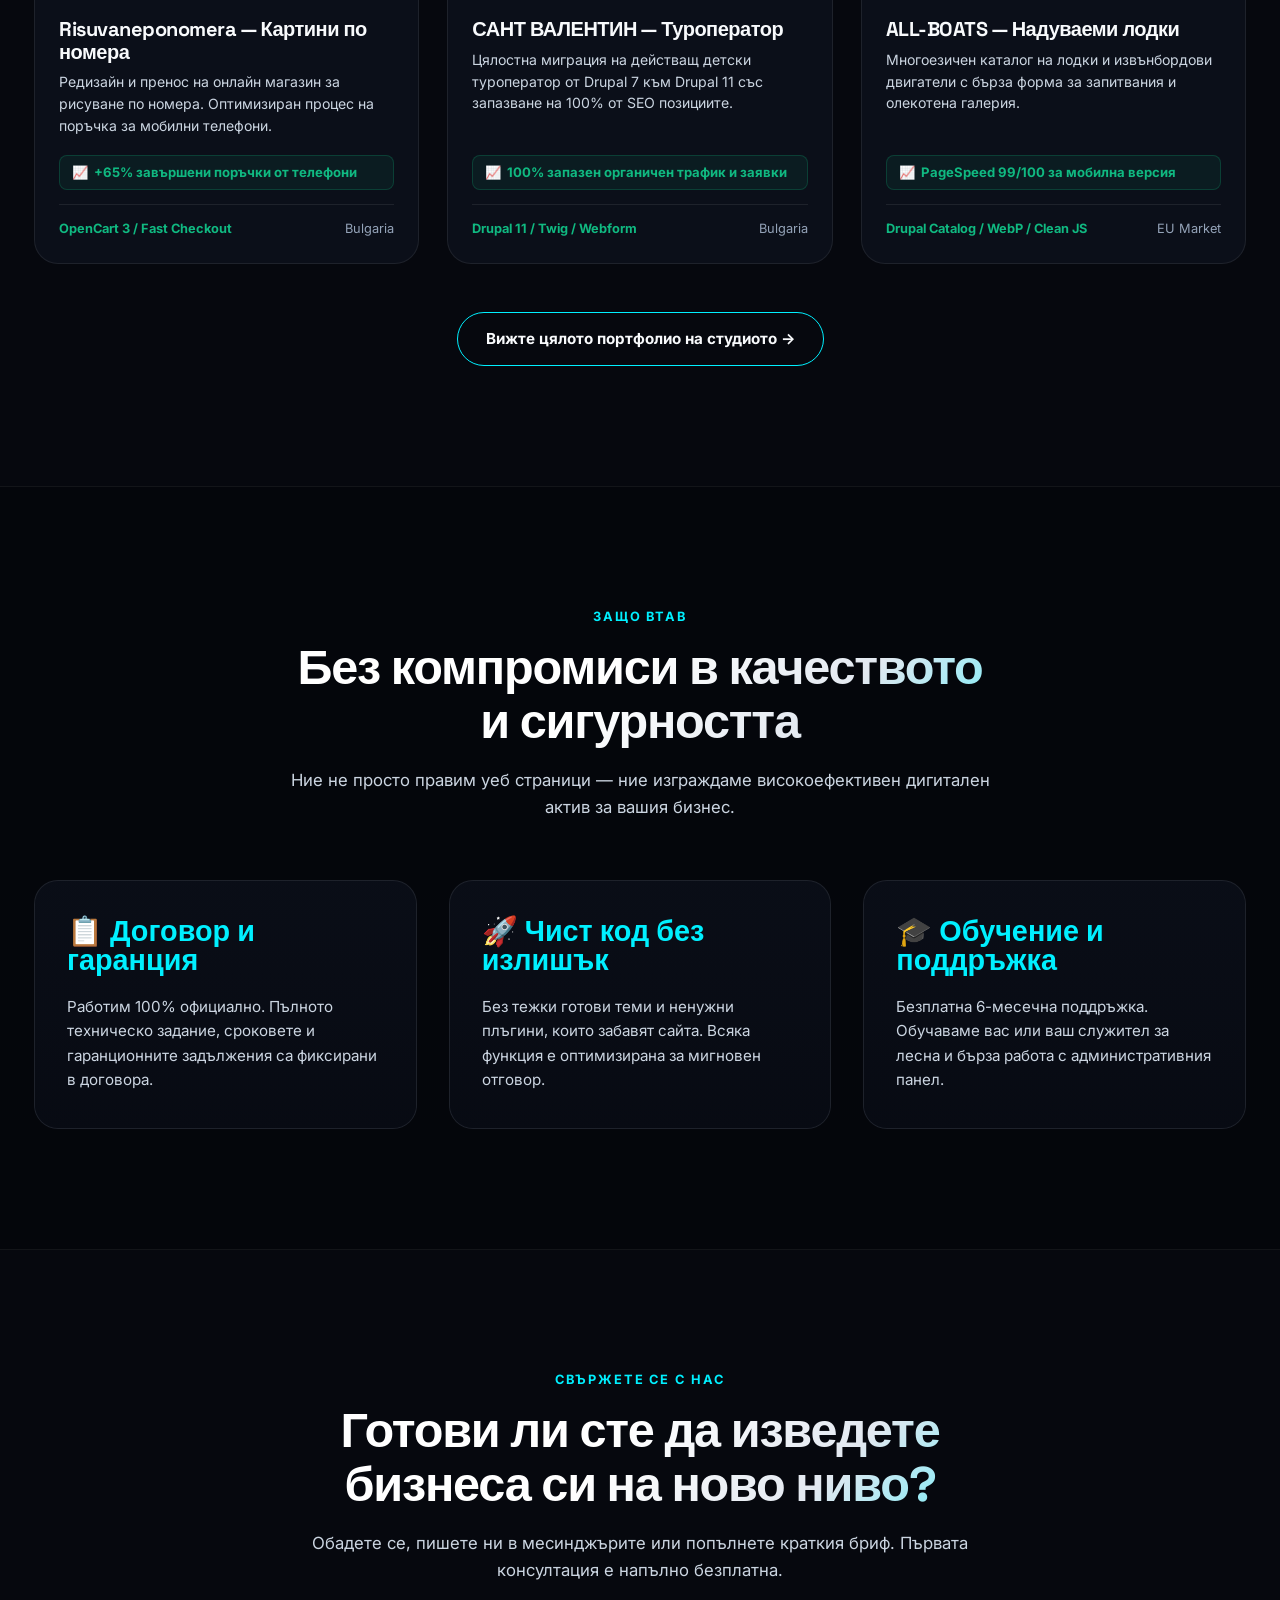
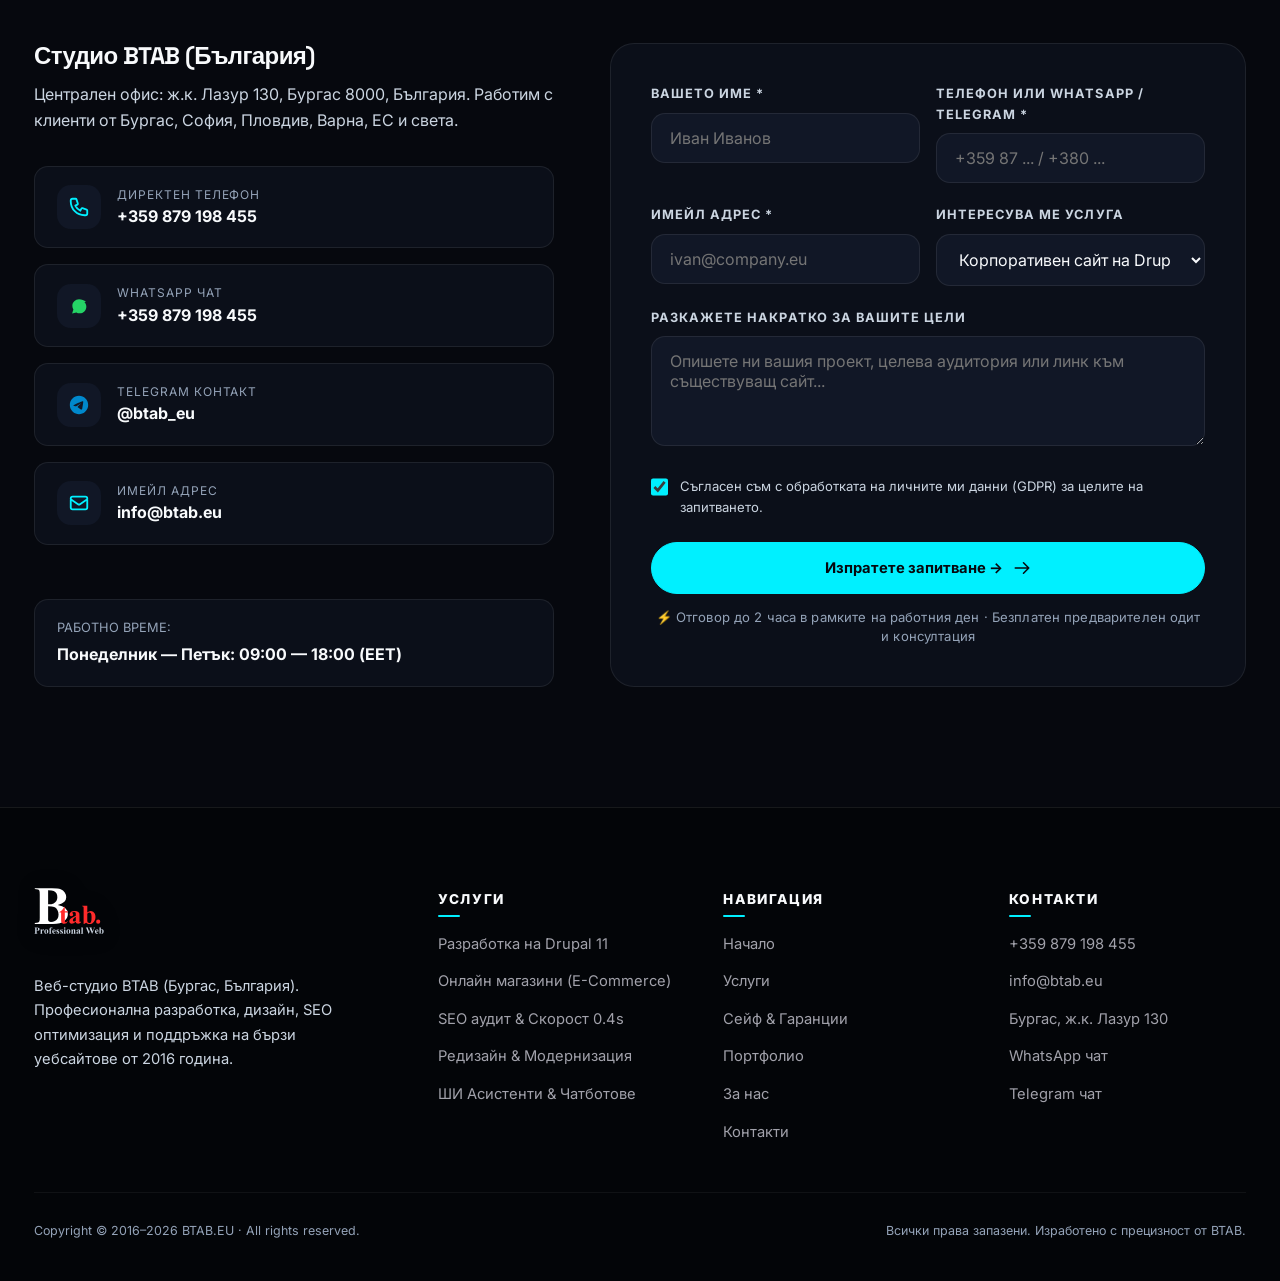
==== commit a7a0314b: "feat(palette): add vibrant Red (Neon Ruby) color theme, colorized interactive dots, and dynamic typo" ====
--- a/index.html
+++ b/index.html
@@ -55,12 +55,13 @@
 
       <!-- Action Items & Language Switcher & Palette Switcher -->
       <div class="nav-actions">
-        <!-- 4 Color Theme Palette Dots (21st.dev Bubble Poster Style) -->
+        <!-- 5 Color Theme Palette Dots -->
         <div class="palette-dots-wrap" title="Theme Palette">
-          <button type="button" class="palette-dot-btn cyan" data-palette="cyan" title="Cyan Palette"></button>
-          <button type="button" class="palette-dot-btn violet" data-palette="violet" title="Violet Palette"></button>
-          <button type="button" class="palette-dot-btn emerald" data-palette="emerald" title="Emerald Palette"></button>
-          <button type="button" class="palette-dot-btn sunset" data-palette="sunset" title="Sunset Palette"></button>
+          <button type="button" class="palette-dot-btn cyan" data-palette="cyan" title="Cyan (Electric Blue)" aria-label="Cyan theme"></button>
+          <button type="button" class="palette-dot-btn violet" data-palette="violet" title="Violet (Cyber Purple)" aria-label="Violet theme"></button>
+          <button type="button" class="palette-dot-btn emerald" data-palette="emerald" title="Emerald (Matrix Green)" aria-label="Emerald theme"></button>
+          <button type="button" class="palette-dot-btn sunset" data-palette="sunset" title="Sunset (Warm Orange)" aria-label="Sunset theme"></button>
+          <button type="button" class="palette-dot-btn red" data-palette="red" title="Red (Neon Ruby)" aria-label="Red theme"></button>
         </div>
 
         <!-- Language Switcher -->
--- a/css/main.css
+++ b/css/main.css
@@ -42,25 +42,45 @@
 }
 
 /* Theme Palette Presets */
+body[data-palette="cyan"] {
+  --accent-primary: #00f0ff;
+  --accent-primary-glow: rgba(0, 240, 255, 0.28);
+  --accent-primary-rgb: 0, 240, 255;
+  --accent-secondary: #3b82f6;
+  --border-glow: rgba(0, 240, 255, 0.4);
+}
+
 body[data-palette="violet"] {
   --accent-primary: #c084fc;
-  --accent-primary-glow: rgba(192, 132, 252, 0.25);
+  --accent-primary-glow: rgba(192, 132, 252, 0.28);
+  --accent-primary-rgb: 192, 132, 252;
   --accent-secondary: #818cf8;
   --border-glow: rgba(192, 132, 252, 0.4);
 }
 
 body[data-palette="emerald"] {
   --accent-primary: #10b981;
-  --accent-primary-glow: rgba(16, 185, 129, 0.25);
+  --accent-primary-glow: rgba(16, 185, 129, 0.28);
+  --accent-primary-rgb: 16, 185, 129;
   --accent-secondary: #06b6d4;
   --border-glow: rgba(16, 185, 129, 0.4);
 }
 
 body[data-palette="sunset"] {
   --accent-primary: #fb923c;
-  --accent-primary-glow: rgba(251, 146, 60, 0.25);
+  --accent-primary-glow: rgba(251, 146, 60, 0.28);
+  --accent-primary-rgb: 251, 146, 60;
   --accent-secondary: #f43f5e;
   --border-glow: rgba(251, 146, 60, 0.4);
+}
+
+body[data-palette="red"],
+body[data-palette="ruby"] {
+  --accent-primary: #ff3355;
+  --accent-primary-glow: rgba(255, 51, 85, 0.32);
+  --accent-primary-rgb: 255, 51, 85;
+  --accent-secondary: #ff6b81;
+  --border-glow: rgba(255, 51, 85, 0.45);
 }
 
 /* Base Resets */
@@ -155,13 +175,33 @@
 }
 
 .text-gradient {
-  background: linear-gradient(135deg, #ffffff 40%, #94a3b8 100%);
+  background: linear-gradient(135deg, #ffffff 45%, #e2e8f0 75%, var(--accent-primary) 120%);
   -webkit-background-clip: text;
   -webkit-text-fill-color: transparent;
-}
-
+  transition: all 0.3s ease;
+}
+
+.text-accent,
 .text-cyan {
   color: var(--accent-primary);
+  transition: color 0.3s ease;
+}
+
+.badge-bubble {
+  display: inline-flex;
+  align-items: center;
+  padding: 6px 14px;
+  background: var(--accent-primary-glow);
+  color: var(--accent-primary);
+  border: 1px solid var(--border-glow);
+  border-radius: var(--radius-full);
+  font-family: var(--font-heading);
+  font-size: 0.8rem;
+  font-weight: 700;
+  letter-spacing: 0.12em;
+  text-transform: uppercase;
+  box-shadow: 0 0 14px var(--accent-primary-glow);
+  transition: all 0.3s ease;
 }
 
 .text-emerald {
@@ -301,31 +341,112 @@
 .palette-dots-wrap {
   display: flex;
   align-items: center;
-  gap: 6px;
-  padding: 4px 8px;
-  background: rgba(255, 255, 255, 0.04);
+  gap: 8px;
+  padding: 5px 10px;
+  background: rgba(11, 15, 25, 0.85);
+  backdrop-filter: blur(12px);
   border: 1px solid var(--border-subtle);
   border-radius: var(--radius-full);
+  box-shadow: 0 4px 14px rgba(0, 0, 0, 0.4);
 }
 
 .palette-dot-btn {
-  width: 14px;
-  height: 14px;
+  width: 17px;
+  height: 17px;
   border-radius: 50%;
-  border: none;
+  border: 1.5px solid rgba(255, 255, 255, 0.25);
   cursor: pointer;
-  transition: transform var(--transition-fast);
+  transition: transform 0.22s cubic-bezier(0.34, 1.56, 0.64, 1), box-shadow 0.22s ease, border-color 0.22s ease;
   outline: none;
+  position: relative;
+  padding: 0;
+  display: inline-flex;
+  align-items: center;
+  justify-content: center;
 }
 
 .palette-dot-btn:hover {
-  transform: scale(1.3);
-}
-
-.palette-dot-cyan { background: #00f0ff; box-shadow: 0 0 6px rgba(0, 240, 255, 0.6); }
-.palette-dot-violet { background: #c084fc; box-shadow: 0 0 6px rgba(192, 132, 252, 0.6); }
-.palette-dot-emerald { background: #10b981; box-shadow: 0 0 6px rgba(16, 185, 129, 0.6); }
-.palette-dot-sunset { background: #fb923c; box-shadow: 0 0 6px rgba(251, 146, 60, 0.6); }
+  transform: scale(1.28);
+  border-color: #ffffff;
+}
+
+/* Individual Colors (vivid, clear, glowing) */
+.palette-dot-btn.cyan,
+.palette-dot-btn[data-palette="cyan"],
+.palette-dot-cyan {
+  background: radial-gradient(circle at 35% 35%, #80f8ff, #00d2e0 70%, #0099a8);
+  box-shadow: 0 0 7px rgba(0, 240, 255, 0.65);
+}
+
+.palette-dot-btn.violet,
+.palette-dot-btn[data-palette="violet"],
+.palette-dot-violet {
+  background: radial-gradient(circle at 35% 35%, #e9d5ff, #c084fc 70%, #9333ea);
+  box-shadow: 0 0 7px rgba(192, 132, 252, 0.65);
+}
+
+.palette-dot-btn.emerald,
+.palette-dot-btn[data-palette="emerald"],
+.palette-dot-emerald {
+  background: radial-gradient(circle at 35% 35%, #6ee7b7, #10b981 70%, #047857);
+  box-shadow: 0 0 7px rgba(16, 185, 129, 0.65);
+}
+
+.palette-dot-btn.sunset,
+.palette-dot-btn[data-palette="sunset"],
+.palette-dot-sunset {
+  background: radial-gradient(circle at 35% 35%, #fed7aa, #fb923c 70%, #ea580c);
+  box-shadow: 0 0 7px rgba(251, 146, 60, 0.65);
+}
+
+.palette-dot-btn.red,
+.palette-dot-btn[data-palette="red"],
+.palette-dot-btn[data-palette="ruby"],
+.palette-dot-red {
+  background: radial-gradient(circle at 35% 35%, #fca5a5, #ff3355 70%, #dc2626);
+  box-shadow: 0 0 7px rgba(255, 51, 85, 0.7);
+}
+
+/* Active State indicator: distinct ring + inner white pip + neon aura */
+.palette-dot-btn.active {
+  transform: scale(1.25);
+  border-color: #ffffff;
+}
+
+.palette-dot-btn.cyan.active,
+.palette-dot-btn[data-palette="cyan"].active {
+  box-shadow: 0 0 0 2px #06080e, 0 0 0 3.5px #00f0ff, 0 0 14px rgba(0, 240, 255, 0.95);
+}
+
+.palette-dot-btn.violet.active,
+.palette-dot-btn[data-palette="violet"].active {
+  box-shadow: 0 0 0 2px #06080e, 0 0 0 3.5px #c084fc, 0 0 14px rgba(192, 132, 252, 0.95);
+}
+
+.palette-dot-btn.emerald.active,
+.palette-dot-btn[data-palette="emerald"].active {
+  box-shadow: 0 0 0 2px #06080e, 0 0 0 3.5px #10b981, 0 0 14px rgba(16, 185, 129, 0.95);
+}
+
+.palette-dot-btn.sunset.active,
+.palette-dot-btn[data-palette="sunset"].active {
+  box-shadow: 0 0 0 2px #06080e, 0 0 0 3.5px #fb923c, 0 0 14px rgba(251, 146, 60, 0.95);
+}
+
+.palette-dot-btn.red.active,
+.palette-dot-btn[data-palette="red"].active,
+.palette-dot-btn[data-palette="ruby"].active {
+  box-shadow: 0 0 0 2px #06080e, 0 0 0 3.5px #ff3355, 0 0 14px rgba(255, 51, 85, 0.95);
+}
+
+.palette-dot-btn.active::after {
+  content: "";
+  width: 4px;
+  height: 4px;
+  background: #ffffff;
+  border-radius: 50%;
+  box-shadow: 0 0 4px rgba(0, 0, 0, 0.7);
+}
 
 /* Language Switcher */
 .lang-switcher {
@@ -443,7 +564,7 @@
   display: flex;
   align-items: center;
   justify-content: center;
-  box-shadow: 0 20px 60px rgba(0, 0, 0, 0.8), 0 0 50px rgba(0, 240, 255, calc(var(--mouse-active, 0) * 0.28));
+  box-shadow: 0 20px 60px rgba(0, 0, 0, 0.8), 0 0 50px rgba(var(--accent-primary-rgb, 0, 240, 255), calc(var(--mouse-active, 0) * 0.35));
   transition: border-color 0.3s ease, box-shadow 0.3s ease;
 }
 
@@ -455,9 +576,9 @@
   border-radius: inherit;
   background: radial-gradient(
     360px circle at var(--mouse-x, -500px) var(--mouse-y, -500px),
-    rgba(0, 240, 255, 0.32) 0%,
-    rgba(56, 189, 248, 0.20) 35%,
-    rgba(168, 85, 247, 0.12) 65%,
+    rgba(var(--accent-primary-rgb, 0, 240, 255), 0.35) 0%,
+    rgba(var(--accent-primary-rgb, 0, 240, 255), 0.20) 35%,
+    var(--accent-secondary) 65%,
     transparent 85%
   );
   pointer-events: none;
@@ -475,9 +596,9 @@
   padding: 1.5px;
   background: radial-gradient(
     320px circle at var(--mouse-x, -500px) var(--mouse-y, -500px),
-    #00f0ff 0%,
-    rgba(56, 189, 248, 0.9) 30%,
-    rgba(168, 85, 247, 0.65) 55%,
+    var(--accent-primary) 0%,
+    var(--accent-secondary) 35%,
+    rgba(var(--accent-primary-rgb, 0, 240, 255), 0.5) 60%,
     transparent 80%
   );
   -webkit-mask: linear-gradient(#fff 0 0) content-box, linear-gradient(#fff 0 0);
